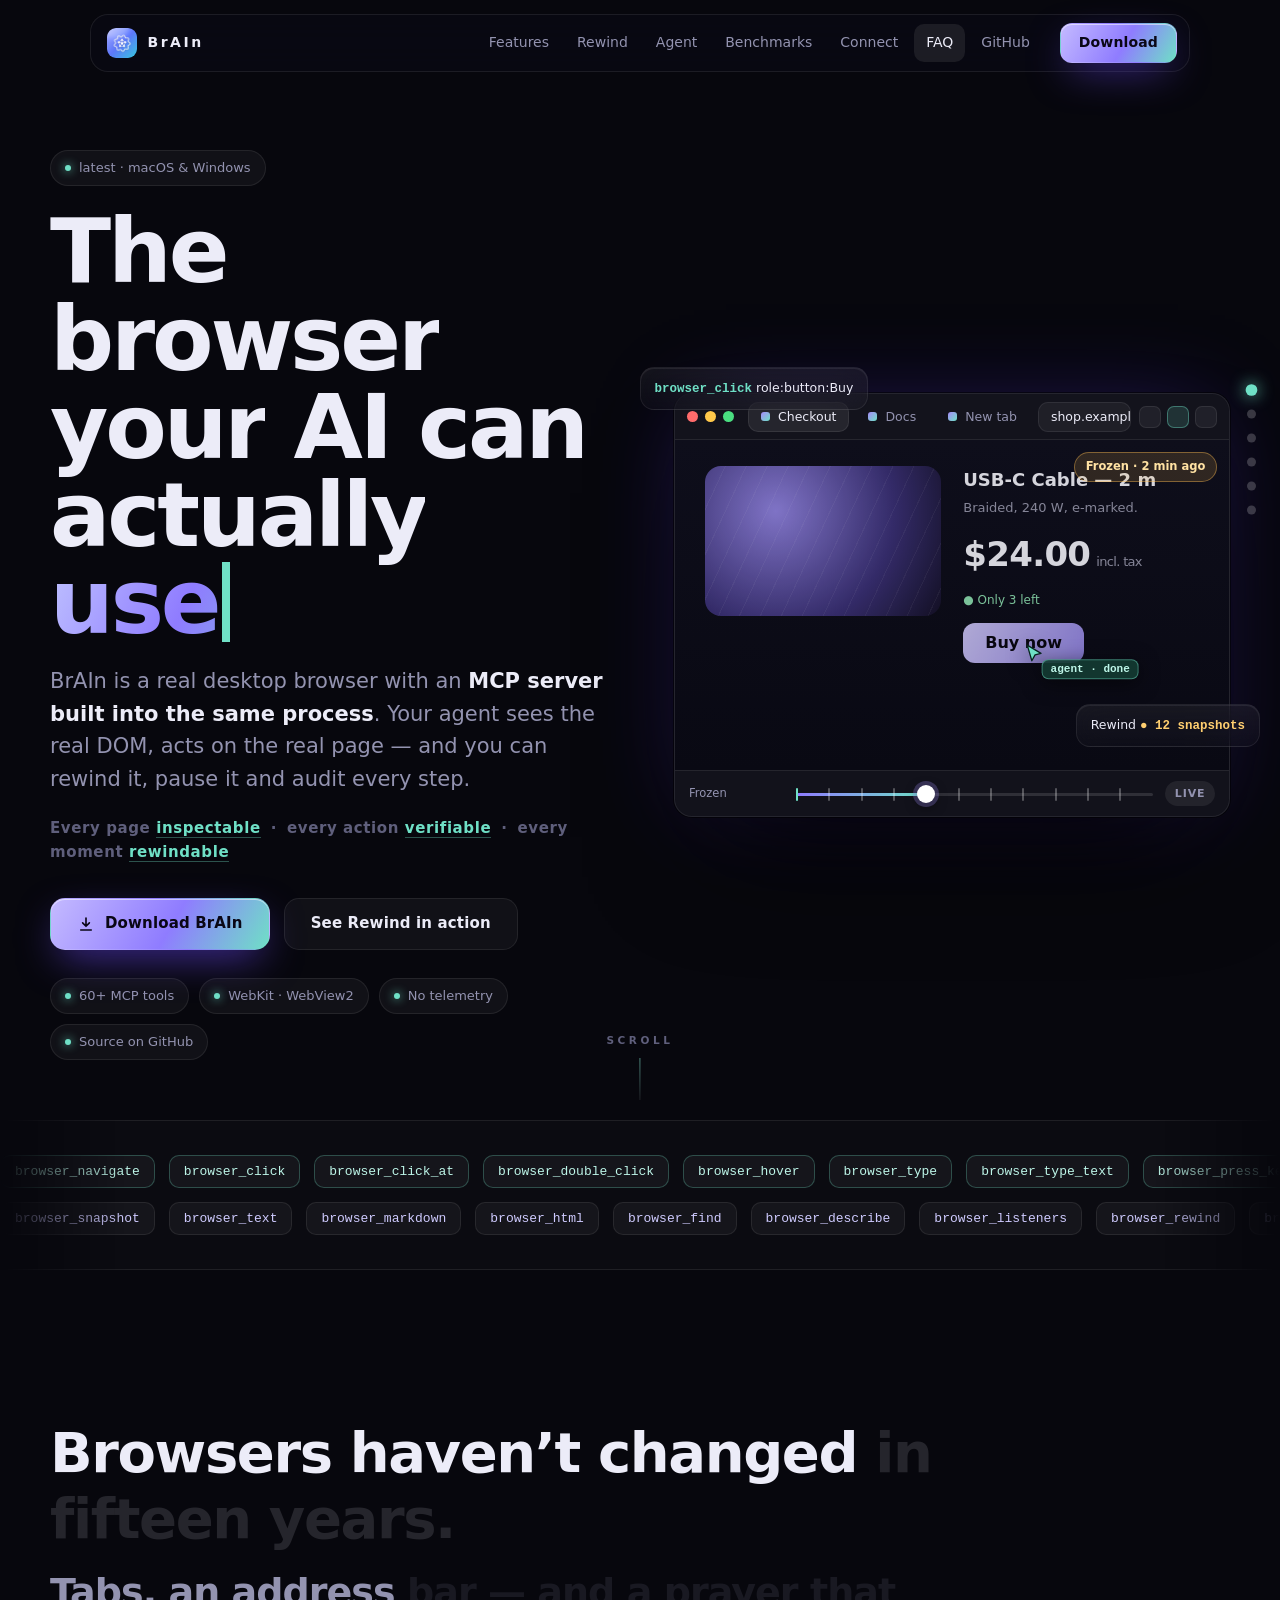
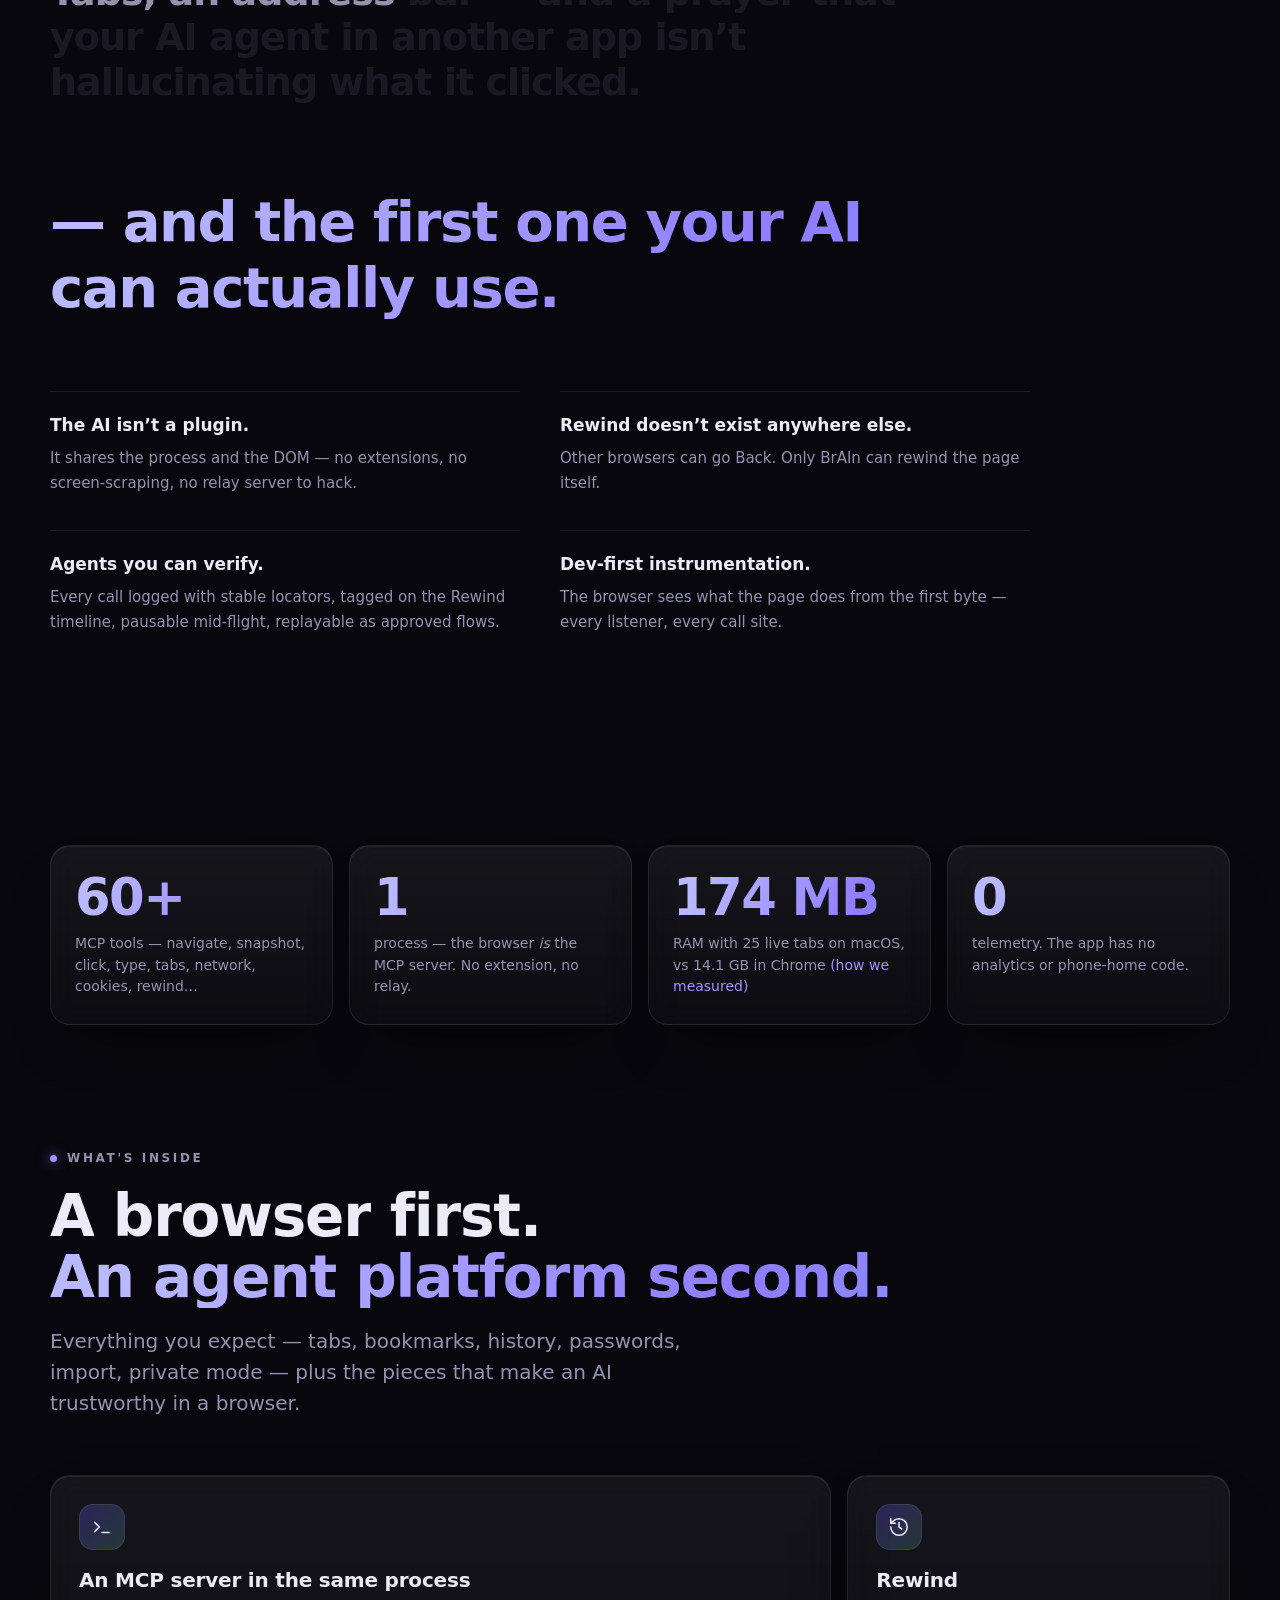
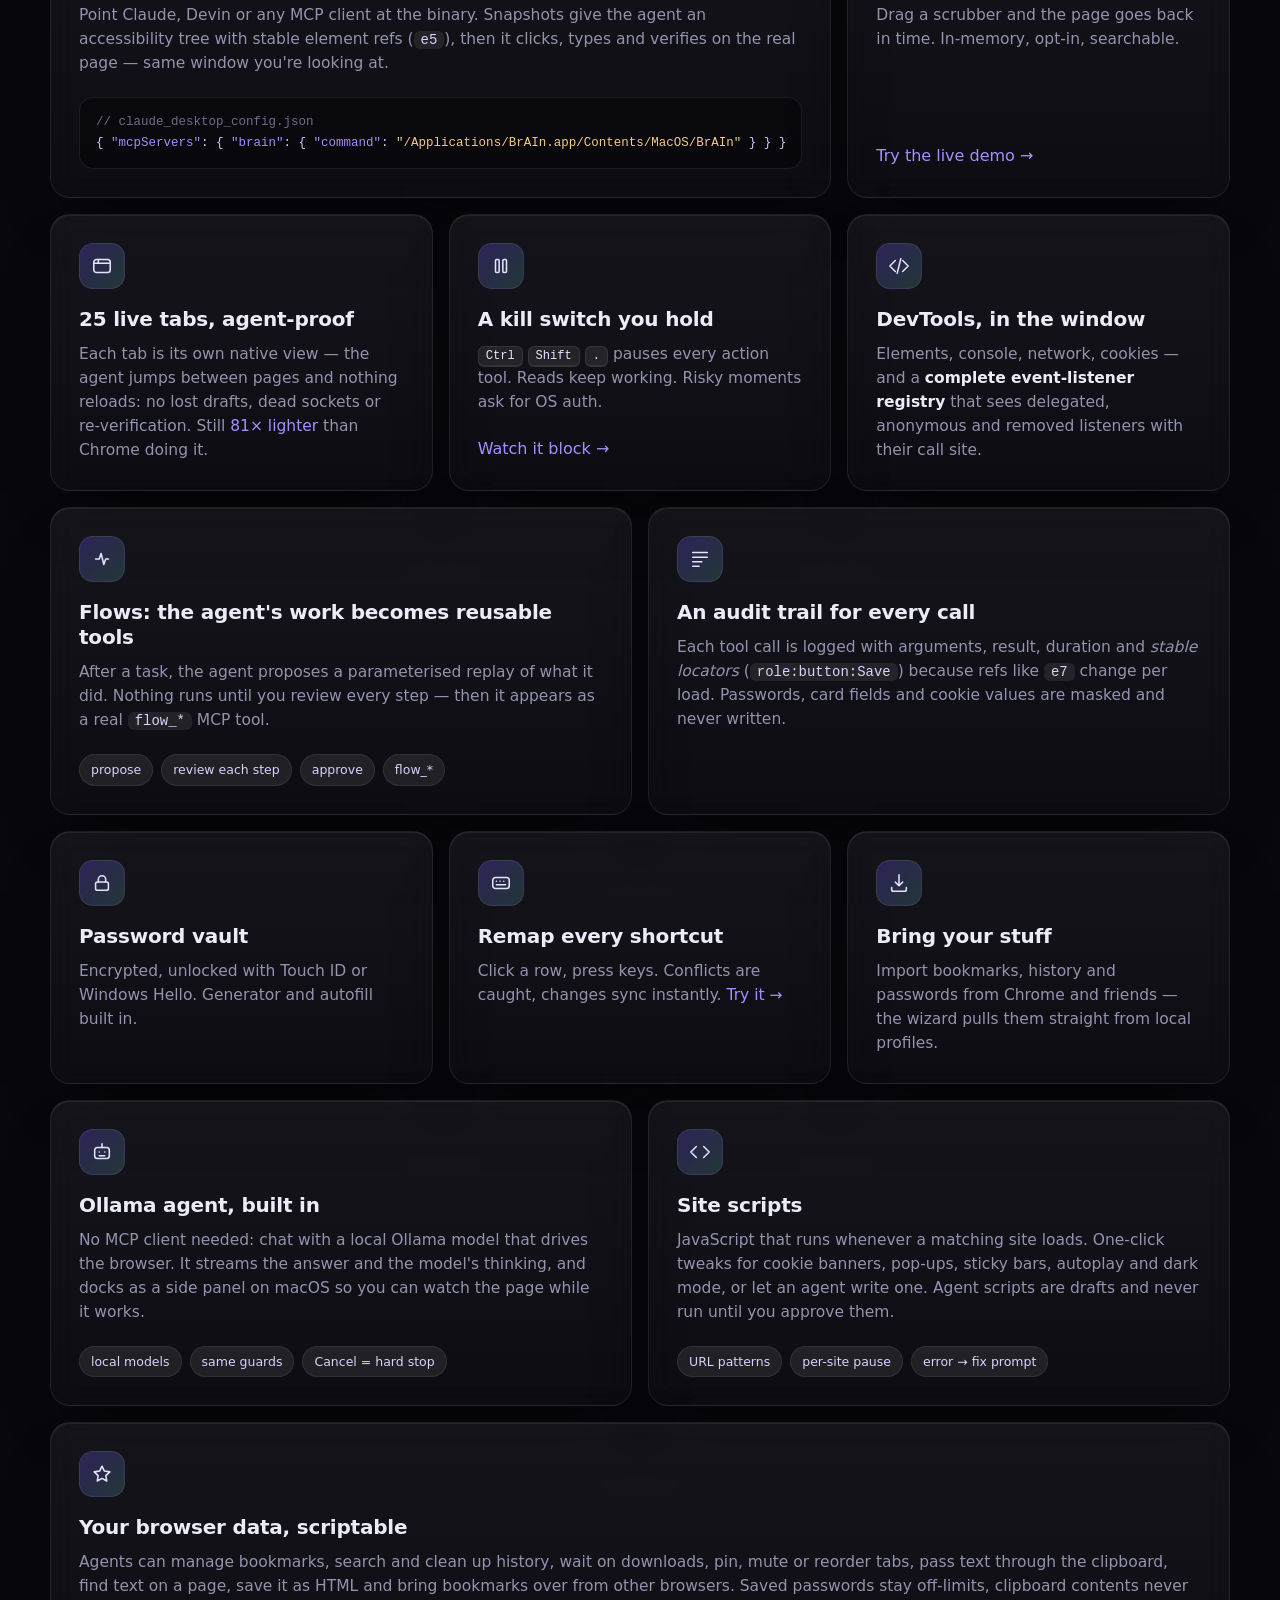
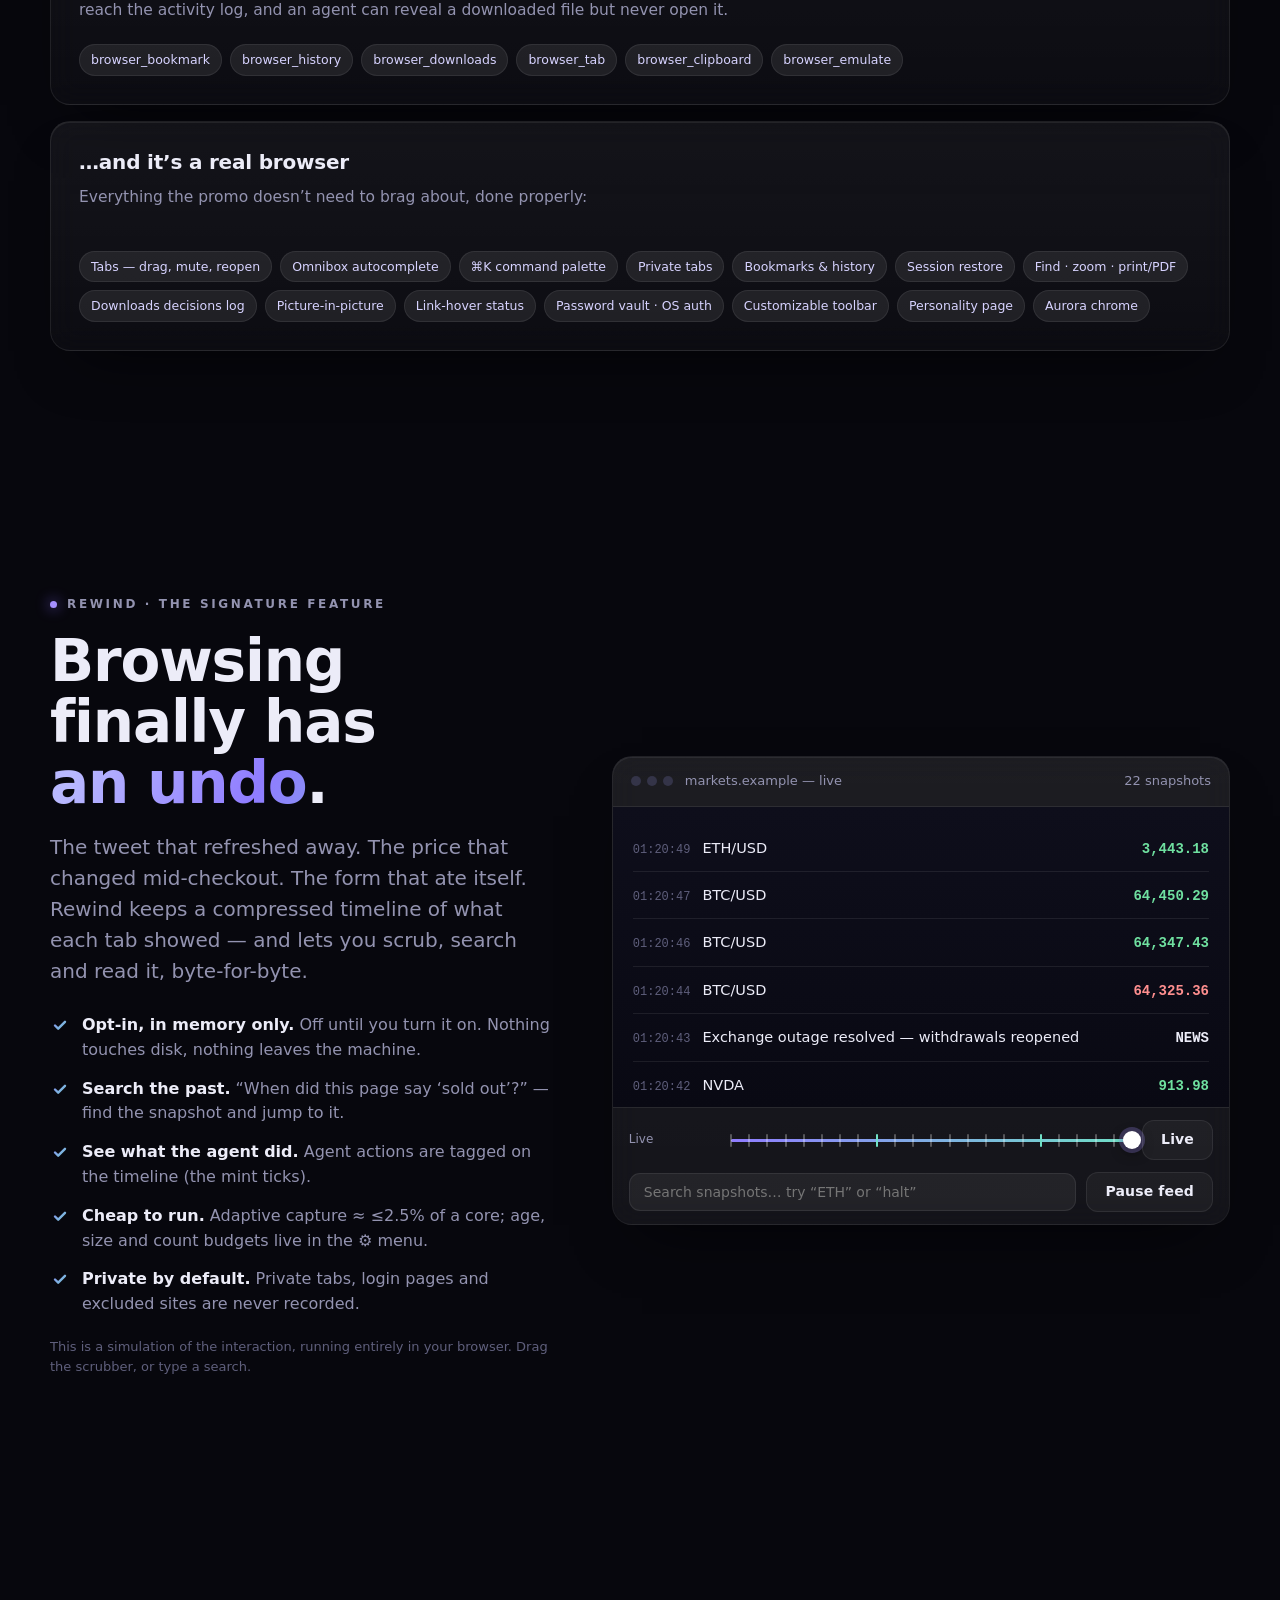
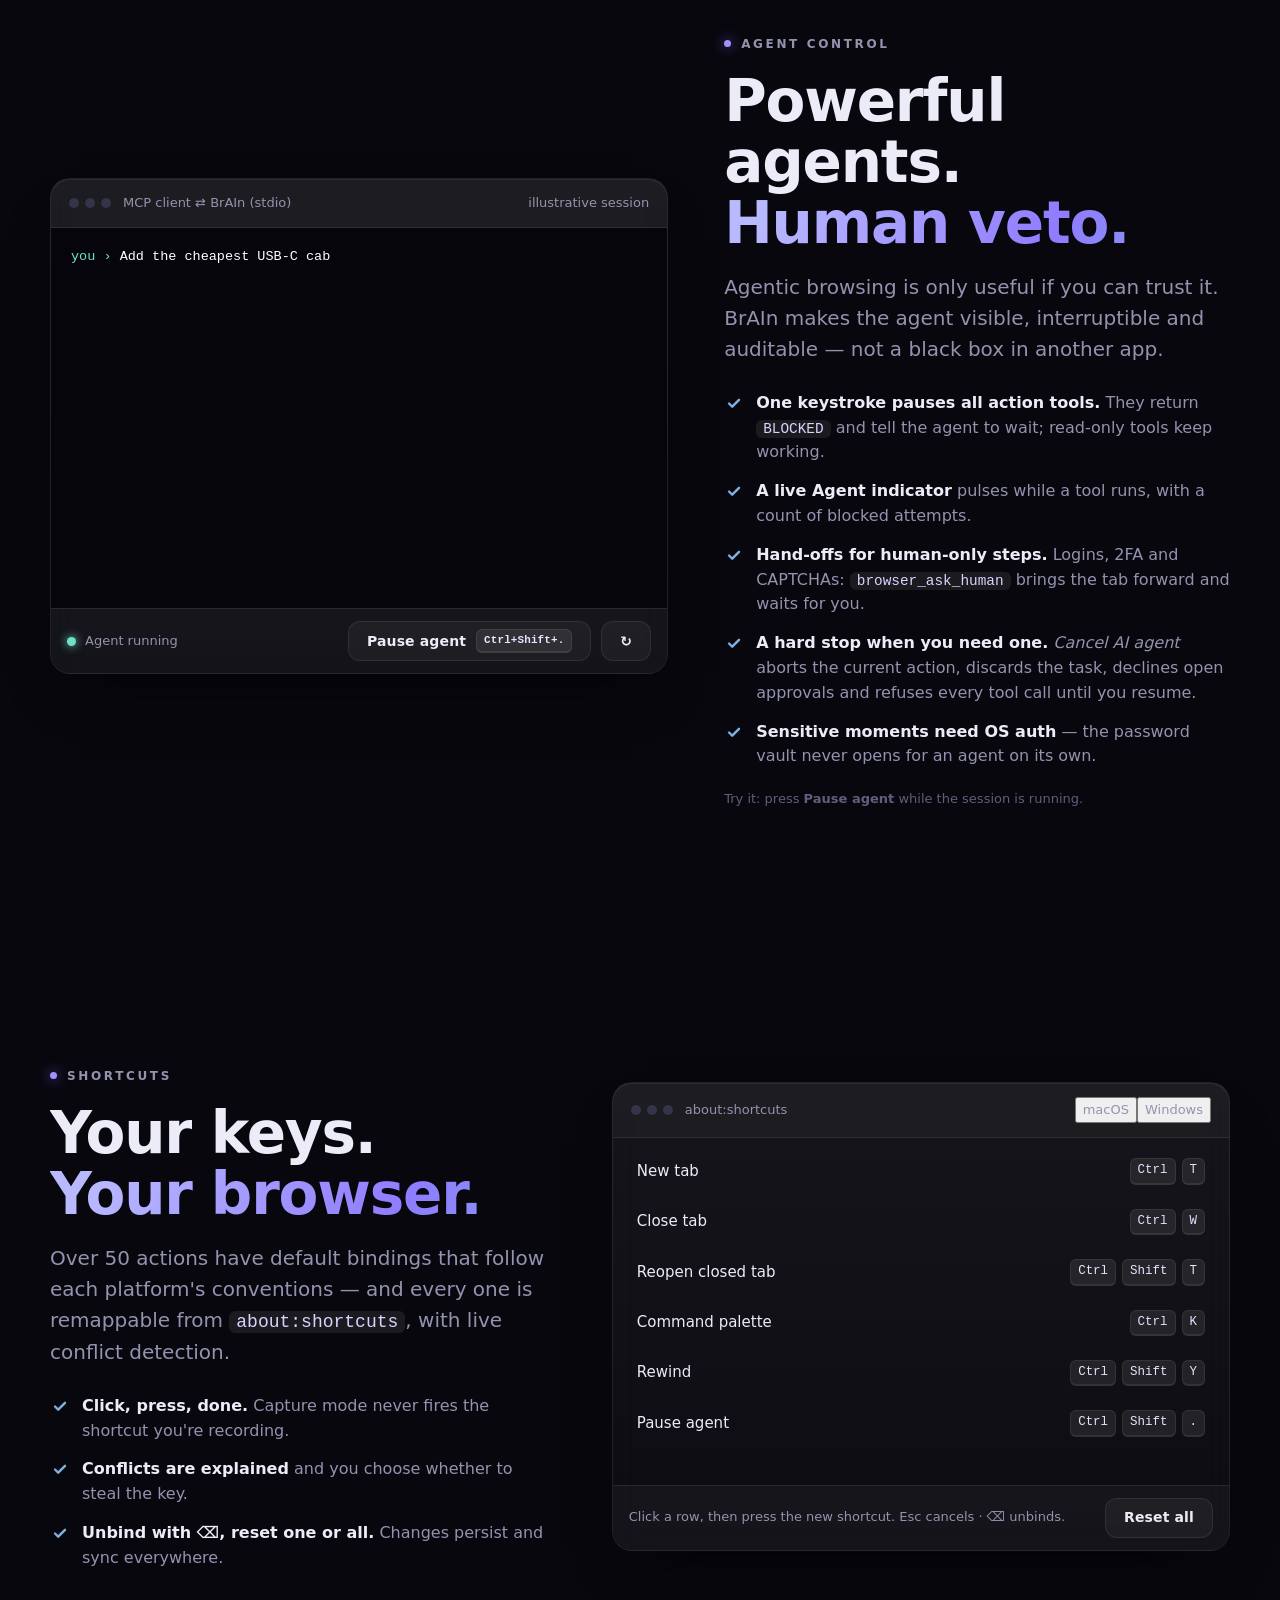
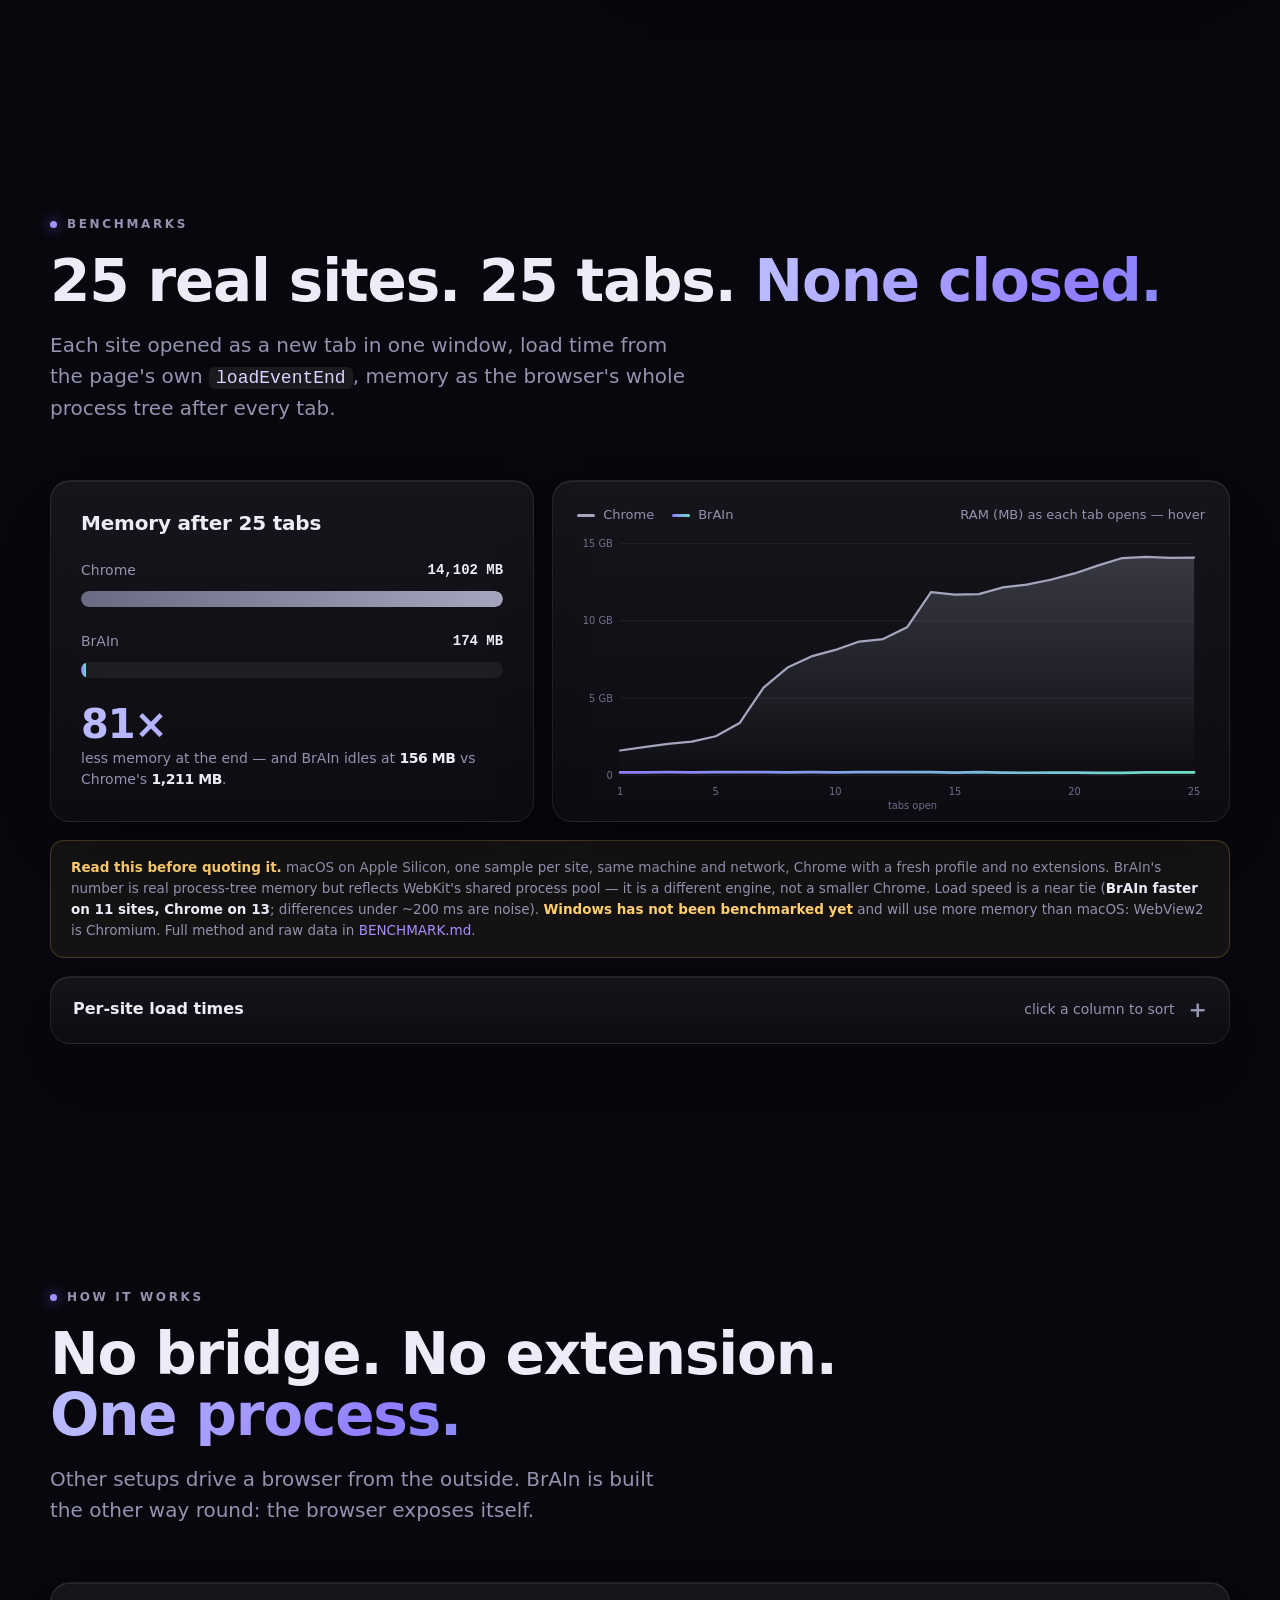
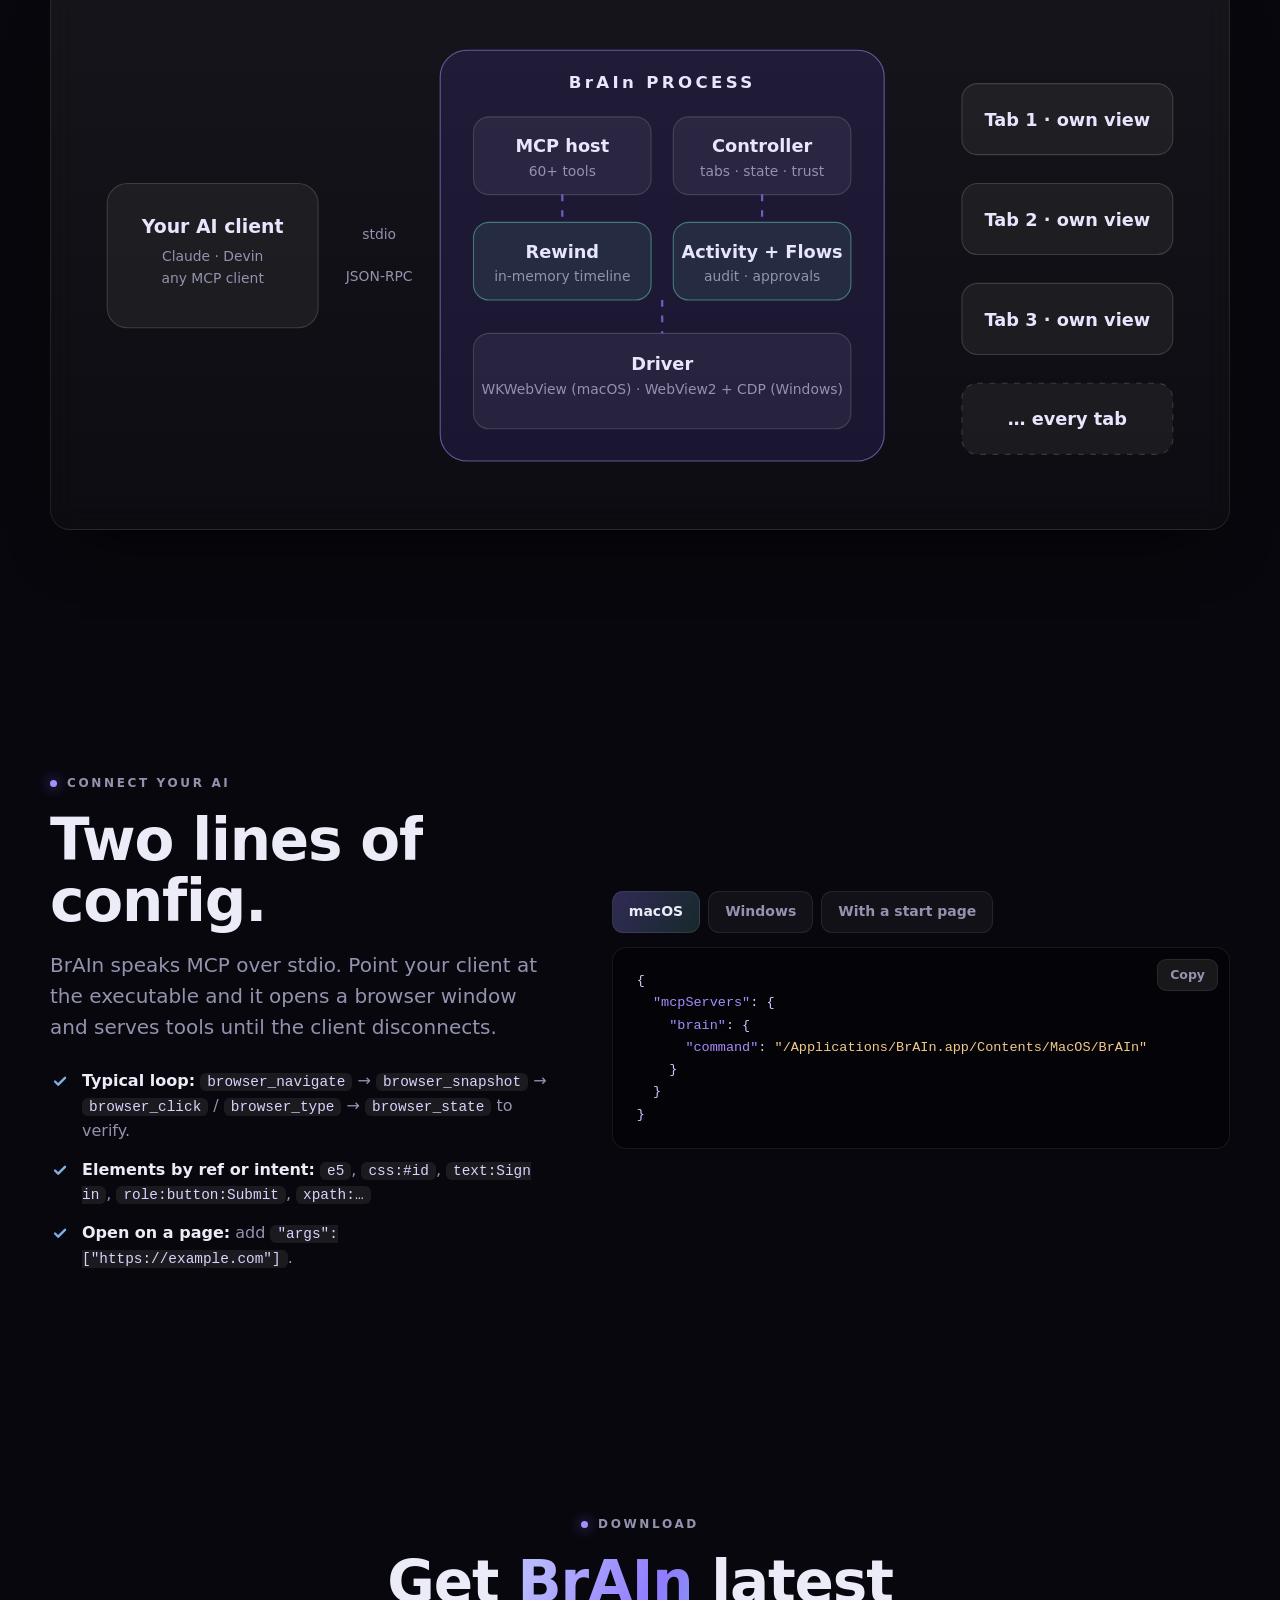
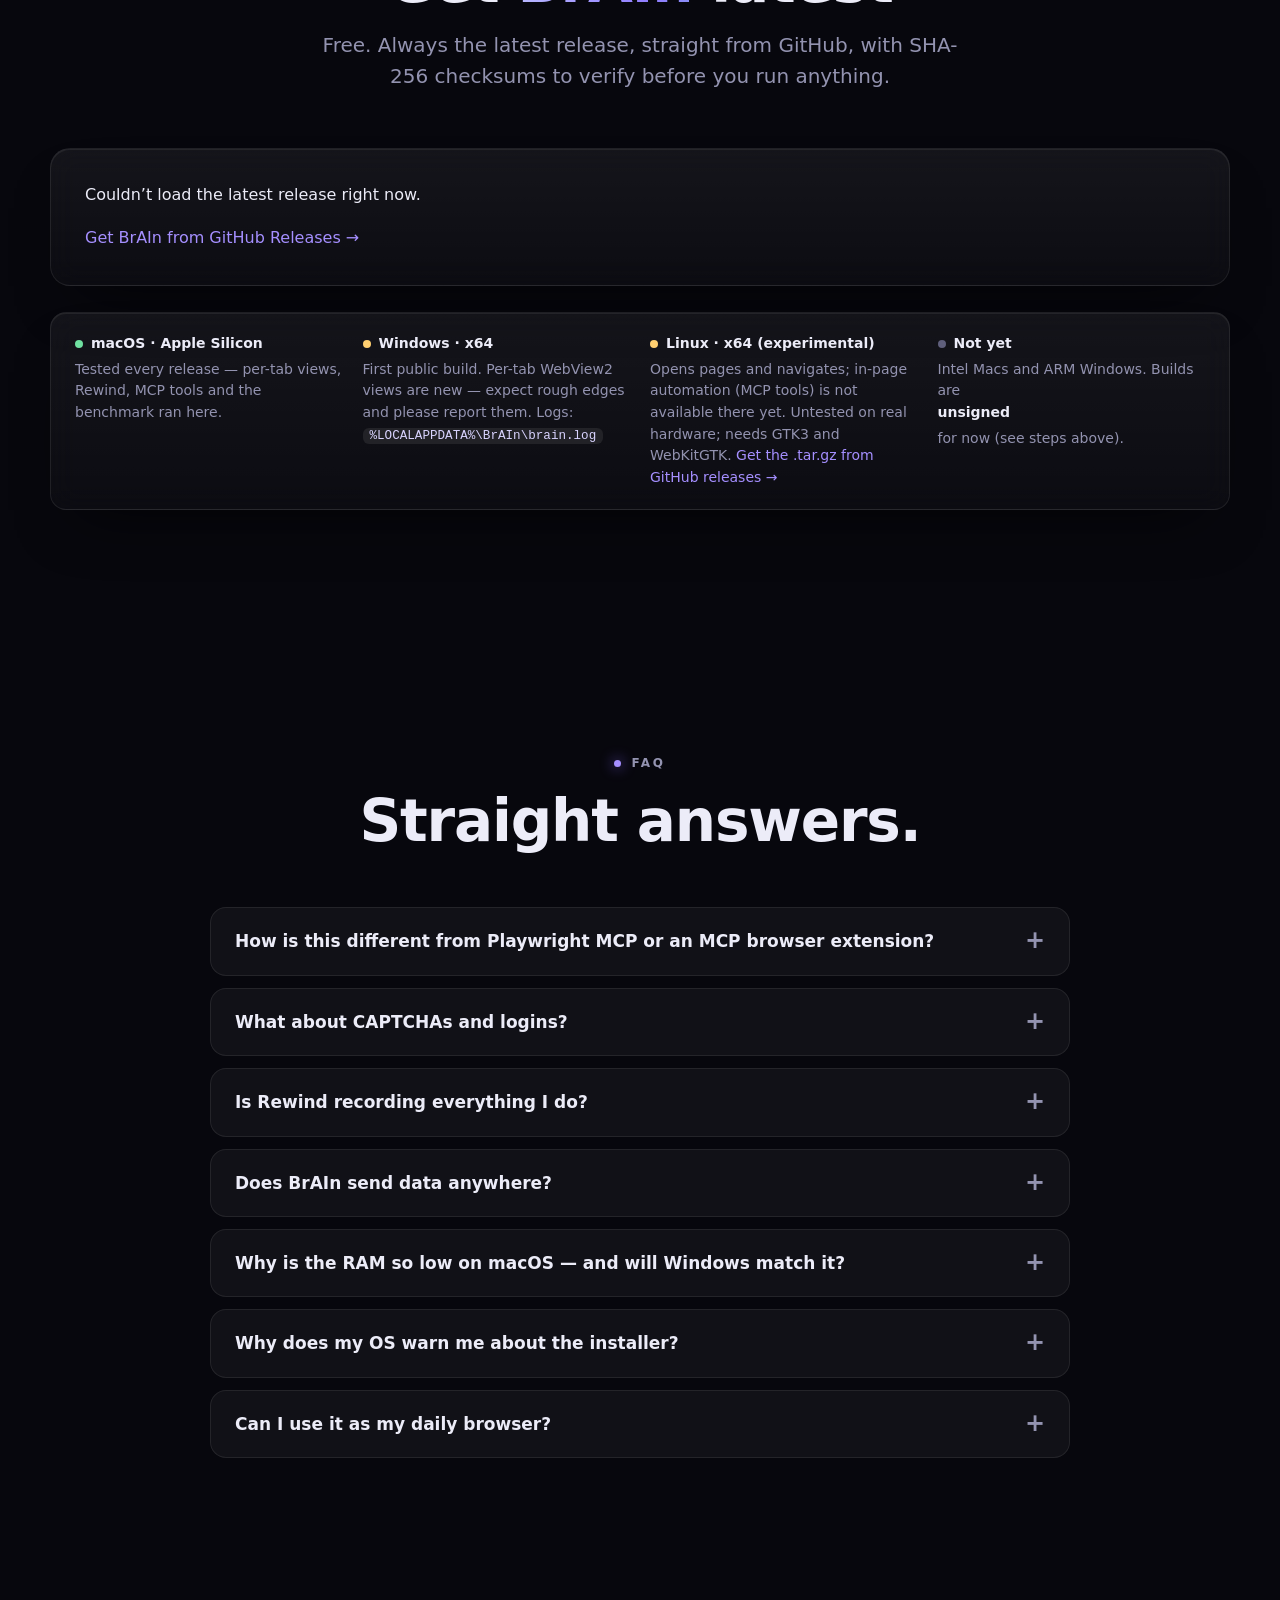
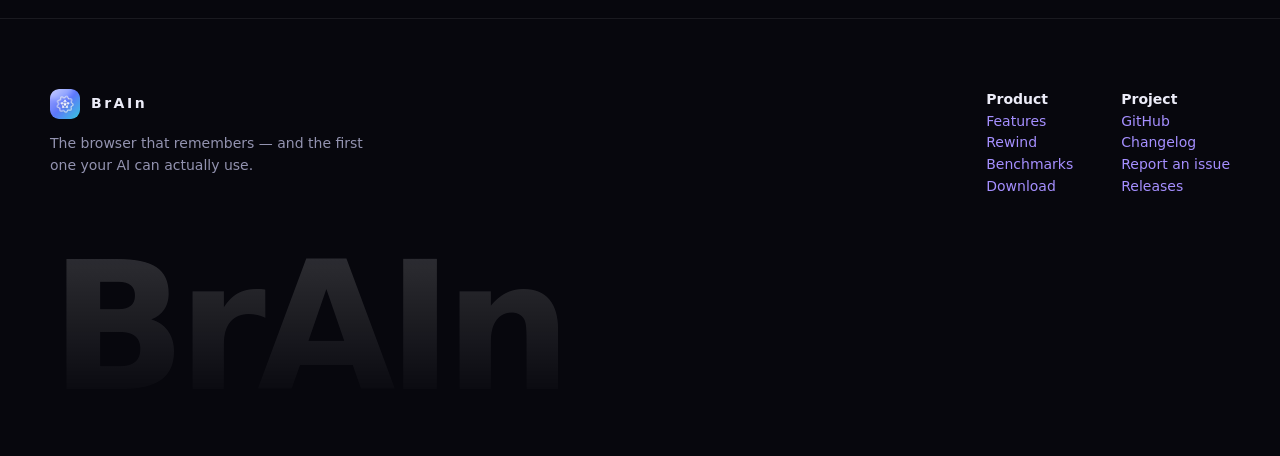
==== website/index.html @ db6968c4 "Website: read the latest GitHub release live instead of shipping installers The Download section now" ====
<!doctype html>
<html lang="en">
<head>
<meta charset="utf-8">
<meta name="viewport" content="width=device-width, initial-scale=1">
<title>BrAIn — the browser your AI can actually use</title>
<meta name="description" content="A desktop browser with an MCP server built in — Rewind page time-travel, a one-keystroke agent kill switch, dev-grade tooling. macOS &amp; Windows.">
<meta name="theme-color" content="#07070d">
<meta name="robots" content="index,follow,max-image-preview:large">
<meta name="author" content="BrAIn">
<meta name="msvalidate.01" content="D8D2FC1AADBC45BB5FD01842634133A6" />
<link rel="canonical" href="https://brain.gtgroup.dev/">
<meta property="og:title" content="BrAIn — the browser your AI can actually use">
<meta property="og:description" content="A real browser with an MCP server inside. Rewind pages, keep every tab live, and stay in control of the agent.">
<meta property="og:image" content="https://brain.gtgroup.dev/assets/og.png">
<meta property="og:image:width" content="2400">
<meta property="og:image:height" content="1260">
<meta property="og:image:alt" content="BrAIn — a desktop browser with a built-in AI agent, Rewind page time-travel and a human kill switch.">
<meta property="og:type" content="website">
<meta property="og:url" content="https://brain.gtgroup.dev/">
<meta property="og:site_name" content="BrAIn">
<meta property="og:locale" content="en_US">
<meta name="twitter:card" content="summary_large_image">
<meta name="twitter:title" content="BrAIn — the browser your AI can actually use">
<meta name="twitter:description" content="A real browser with an MCP server inside. Rewind pages, keep every tab live, and stay in control of the agent.">
<meta name="twitter:image" content="https://brain.gtgroup.dev/assets/og.png">
<meta name="twitter:image:alt" content="BrAIn — a desktop browser with a built-in AI agent, Rewind page time-travel and a human kill switch.">
<link rel="icon" type="image/png" href="assets/favicon.png">
<link rel="apple-touch-icon" href="assets/apple-touch-icon.png">
<link rel="stylesheet" href="assets/style.css">
<script type="application/ld+json">
{
  "@context": "https://schema.org",
  "@type": "SoftwareApplication",
  "name": "BrAIn",
  "description": "A real desktop browser with an MCP server built into the same process — every page inspectable, every action verifiable, every moment rewindable. Features Rewind page time-travel, in-window DevTools, a password vault, remappable shortcuts, site scripts, a built-in local Ollama agent and a one-keystroke agent kill switch.",
  "applicationCategory": "BrowserApplication",
  "operatingSystem": "macOS, Windows",
  "url": "https://brain.gtgroup.dev/",
  "downloadUrl": "https://github.com/GranTurismo/BrAIn/releases/latest",
  "offers": { "@type": "Offer", "price": "0", "priceCurrency": "USD" },
  "featureList": "Embedded MCP server, 60+ MCP tools including bookmarks, history and downloads, built-in Ollama agent, Rewind page time-travel, per-tab live views, agent pause/cancel kill switch, site scripts, in-window DevTools, password vault, remappable shortcuts, Chrome import",
  "screenshot": "https://brain.gtgroup.dev/assets/og.png",
  "sameAs": "https://github.com/GranTurismo/BrAIn"
}
</script>
<script type="application/ld+json">
{
  "@context": "https://schema.org",
  "@type": "FAQPage",
  "mainEntity": [
    { "@type": "Question", "name": "How is BrAIn different from Playwright MCP or an MCP browser extension?", "acceptedAnswer": { "@type": "Answer", "text": "Those drive a browser from the outside — a debug connection, a throwaway profile or an extension sandbox. BrAIn is the MCP server: your real profile and sessions, no setup, and the agent can use things that exist only inside the browser (Rewind, the activity log, flows, the pause switch, the listener registry)." } },
    { "@type": "Question", "name": "What about CAPTCHAs and logins?", "acceptedAnswer": { "@type": "Answer", "text": "BrAIn doesn't try to defeat them. browser_ask_human brings the tab to the front, shows you a card, waits while you do the step, then the agent carries on. Passwords are never typed by the agent — the vault needs your OS authentication." } },
    { "@type": "Question", "name": "Is Rewind recording everything I do?", "acceptedAnswer": { "@type": "Answer", "text": "No. It is off by default and asks before it starts. When on, it keeps compressed DOM snapshots in memory only (never on disk), skips private tabs, login pages and sites you exclude, drops a tab's history when the tab closes, and enforces age and size budgets." } },
    { "@type": "Question", "name": "Does BrAIn send data anywhere?", "acceptedAnswer": { "@type": "Answer", "text": "There is no telemetry or analytics. The only call BrAIn makes on its own is the self-updater asking GitHub for the latest release (and downloading it, SHA-256 verified, when you accept). Otherwise it talks to the sites you visit, to your MCP client over stdio, and to a local Ollama server if you use the built-in agent." } },
    { "@type": "Question", "name": "Why is the RAM so low on macOS — and will Windows match it?", "acceptedAnswer": { "@type": "Answer", "text": "On macOS each tab is a WKWebView; WebKit shares a process pool and throttles background pages hard. Windows uses WebView2, which is Chromium: expect Chromium-class memory per live tab." } },
    { "@type": "Question", "name": "Why does my OS warn me about the installer?", "acceptedAnswer": { "@type": "Answer", "text": "The builds are not code-signed yet. Verify the SHA-256 on this page, then: on macOS right-click the app → Open; on Windows choose More info → Run anyway in SmartScreen." } },
    { "@type": "Question", "name": "Can I use it as my daily browser?", "acceptedAnswer": { "@type": "Answer", "text": "It has the daily-driver basics — tabs, bookmarks, history, autocomplete, downloads, private tabs, password vault, import, PiP, find, zoom, print, session restore. It does not have an extension store or sync." } }
  ]
}
</script>
</head>
<body>
<div id="loader" aria-hidden="true"><img src="assets/favicon.png" alt="" width="46" height="46"><span>BrAIn</span></div>
<div class="progress" id="progress"></div>
<div class="fallback-bg"></div>
<canvas id="aurora" aria-hidden="true"></canvas>
<div class="noise"></div>

<!-- ============ NAV ============ -->
<nav class="top" id="nav">
  <a class="logo" href="#top"><img src="assets/favicon.png" alt="" width="30" height="30">BrAIn</a>
  <div class="links" id="links">
    <a href="#features">Features</a>
    <a href="#rewind">Rewind</a>
    <a href="#agent">Agent</a>
    <a href="#speed">Benchmarks</a>
    <a href="#connect">Connect</a>
    <a href="#faq">FAQ</a>
    <a href="https://github.com/GranTurismo/BrAIn" rel="noopener">GitHub</a>
  </div>
  <button class="burger" id="burger" aria-label="Menu" aria-expanded="false">
    <svg width="18" height="18" viewBox="0 0 18 18" fill="none" stroke="currentColor" stroke-width="1.8" stroke-linecap="round"><path d="M3 5h12M3 9h12M3 13h12"/></svg>
  </button>
  <a class="btn primary sm" href="#download" data-dl-cta>Download</a>
</nav>

<!-- ============ HERO ============ -->
<header class="hero" id="top">
  <div class="wrap cols">
    <div>
      <span class="chip rv"><i></i><span><span data-version>latest</span> · macOS &amp; Windows</span></span>
      <h1 class="rv" style="--d:.05s">The browser your AI can actually <span class="grad rot" id="rot">use</span><span class="rot"><span class="cursor"></span></span></h1>
      <p class="lead rv" style="--d:.12s">BrAIn is a real desktop browser with an <b style="color:var(--ink)">MCP server built into the same process</b>. Your agent sees the real DOM, acts on the real page — and you can rewind it, pause it and audit every step.</p>
      <p class="triplet rv" style="--d:.16s">Every page <a href="#features">inspectable</a><span>·</span>every action <a href="#agent">verifiable</a><span>·</span>every moment <a href="#rewind">rewindable</a></p>
      <div class="cta rv" style="--d:.2s">
        <a class="btn primary" href="#download" id="heroDl">
          <svg viewBox="0 0 24 24" fill="none" stroke="currentColor" stroke-width="2.2" stroke-linecap="round" stroke-linejoin="round"><path d="M12 4v11m0 0l-4.5-4.5M12 15l4.5-4.5M5 20h14"/></svg>
          <span id="heroDlLabel">Download BrAIn</span>
        </a>
        <a class="btn" href="#rewind">See Rewind in action</a>
      </div>
      <div class="meta rv" style="--d:.28s">
        <span class="chip"><i></i>60+ MCP tools</span>
        <span class="chip"><i></i>WebKit · WebView2</span>
        <span class="chip"><i></i>No telemetry</span>
        <span class="chip"><i></i>Source on GitHub</span>
      </div>
    </div>

    <div class="hero-win rv" style="--d:.15s">
      <div class="float card float" style="top:-26px;left:-34px;--d:0s"><b>browser_click</b> role:button:Buy</div>
      <div class="float card" style="bottom:70px;right:-30px;animation-delay:-3s">Rewind <b style="color:var(--warn)">● 12 snapshots</b></div>
      <div class="win tilt" id="heroWin">
        <div class="bar">
          <div class="lights"><i></i><i></i><i></i></div>
          <div class="tabs"><span class="tab on"><span class="dot"></span>Checkout</span><span class="tab"><span class="dot"></span>Docs</span><span class="tab"><span class="dot"></span>New tab</span></div>
          <div class="omni"><b>shop.example</b>/checkout</div>
          <div class="tools"><i></i><i class="ag" id="hAgent"></i><i></i></div>
        </div>
        <div class="page" id="heroPage">
          <span class="frozen">Frozen · <span id="hAgo">2 min ago</span></span>
          <div class="shop">
            <div class="img"></div>
            <div>
              <h4>USB-C Cable — 2 m</h4>
              <p>Braided, 240 W, e-marked.</p>
              <div class="price" id="hPrice">$19.00<small>incl. tax</small></div>
              <div class="stock" id="hStock">● In stock — 14 left</div>
              <button class="buy" id="hBuy" tabindex="-1">Buy now</button>
            </div>
          </div>
          <div class="cursor-ai" id="hCursor"><svg viewBox="0 0 24 24"><path d="M4 2l15 9-6.5 1.6L9 19z" fill="#6fe0c6" stroke="#06241d" stroke-width="1.4" stroke-linejoin="round"/></svg><span class="tag" id="hTag">agent · navigate</span></div>
        </div>
        <div class="rw">
          <span class="lbl" id="hLbl">Live</span>
          <div class="track" id="hTrack" role="slider" aria-label="Rewind scrubber" aria-valuemin="0" aria-valuemax="100" tabindex="0">
            <div class="rail"></div><div class="fill" id="hFill"></div><div class="ticks" id="hTicks"></div><div class="thumb" id="hThumb"></div>
          </div>
          <button class="live" id="hLive" tabindex="-1">LIVE</button>
        </div>
      </div>
    </div>
  </div>
  <div class="scroll-hint" aria-hidden="true"><span>scroll</span><i></i></div>
</header>

<!-- ============ MARQUEE ============ -->
<div class="marquee" aria-label="Some of the MCP tools BrAIn exposes">
  <div class="row" id="mq1"></div>
  <div class="row" id="mq2"></div>
</div>

<!-- ============ MANIFESTO ============ -->
<section class="manifesto">
  <div class="wrap">
    <p class="m-line" data-words>Browsers haven’t changed in fifteen years.</p>
    <p class="m-line dim2" data-words>Tabs, an address bar — and a prayer that your AI agent in another app isn’t hallucinating what it clicked.</p>
    <p class="m-line grad" data-words>The browser that remembers — and the first one your AI can actually use.</p>
    <div class="m-points">
      <div class="rv"><b>The AI isn’t a plugin.</b><span>It shares the process and the DOM — no extensions, no screen-scraping, no relay server to hack.</span></div>
      <div class="rv" style="--d:.06s"><b>Rewind doesn’t exist anywhere else.</b><span>Other browsers can go Back. Only BrAIn can rewind the page itself.</span></div>
      <div class="rv" style="--d:.12s"><b>Agents you can verify.</b><span>Every call logged with stable locators, tagged on the Rewind timeline, pausable mid-flight, replayable as approved flows.</span></div>
      <div class="rv" style="--d:.18s"><b>Dev-first instrumentation.</b><span>The browser sees what the page does from the first byte — every listener, every call site.</span></div>
    </div>
  </div>
</section>

<!-- ============ STATS ============ -->
<section style="padding:80px 0 0">
  <div class="wrap">
    <div class="stats">
      <div class="card stat rv spot"><div class="n grad" data-count="60" data-suffix="+">60+</div><div class="t">MCP tools — navigate, snapshot, click, type, tabs, network, cookies, rewind…</div></div>
      <div class="card stat rv spot" style="--d:.06s"><div class="n grad" data-count="1">1</div><div class="t">process — the browser <i>is</i> the MCP server. No extension, no relay.</div></div>
      <div class="card stat rv spot" style="--d:.12s"><div class="n grad" data-count="174" data-suffix=" MB">174 MB</div><div class="t">RAM with 25 live tabs on macOS, vs 14.1 GB in Chrome <a href="#speed">(how we measured)</a></div></div>
      <div class="card stat rv spot" style="--d:.18s"><div class="n grad" data-count="0">0</div><div class="t">telemetry. The app has no analytics or phone-home code.</div></div>
    </div>
  </div>
</section>

<!-- ============ FEATURES ============ -->
<section id="features">
  <div class="wrap">
    <div class="head rv"><span class="eyebrow">What's inside</span><h2>A browser first.<br><span class="grad">An agent platform second.</span></h2>
      <p class="lead">Everything you expect — tabs, bookmarks, history, passwords, import, private mode — plus the pieces that make an AI trustworthy in a browser.</p></div>
    <div class="bento">
      <div class="card b-a spot rv">
        <div class="icon"><svg viewBox="0 0 24 24"><path d="M4 7l5 5-5 5M12 18h8"/></svg></div>
        <h3>An MCP server in the same process</h3>
        <p>Point Claude, Devin or any MCP client at the binary. Snapshots give the agent an accessibility tree with stable element refs (<code>e5</code>), then it clicks, types and verifies on the real page — same window you're looking at.</p>
        <div class="mini"><div class="code"><span class="c">// claude_desktop_config.json</span>
{ <span class="n">"mcpServers"</span>: { <span class="n">"brain"</span>: { <span class="n">"command"</span>: <span class="s">"/Applications/BrAIn.app/Contents/MacOS/BrAIn"</span> } } }</div></div>
      </div>
      <div class="card b-b spot rv" style="--d:.05s">
        <div class="icon"><svg viewBox="0 0 24 24"><path d="M3 12a9 9 0 109-9 9 9 0 00-6.4 2.6L3 8M3 3v5h5M12 7v5l3 2"/></svg></div>
        <h3>Rewind</h3>
        <p>Drag a scrubber and the page goes back in time. In-memory, opt-in, searchable.</p>
        <div class="mini"><a href="#rewind">Try the live demo →</a></div>
      </div>
      <div class="card b-c spot rv">
        <div class="icon"><svg viewBox="0 0 24 24"><rect x="3" y="5" width="18" height="14" rx="3"/><path d="M3 9h18M8 5v4"/></svg></div>
        <h3>25 live tabs, agent-proof</h3>
        <p>Each tab is its own native view — the agent jumps between pages and nothing reloads: no lost drafts, dead sockets or re-verification. Still <a href="#speed">81× lighter</a> than Chrome doing it.</p>
      </div>
      <div class="card b-d spot rv" style="--d:.05s">
        <div class="icon"><svg viewBox="0 0 24 24"><rect x="6" y="5" width="4" height="14" rx="1.2"/><rect x="14" y="5" width="4" height="14" rx="1.2"/></svg></div>
        <h3>A kill switch you hold</h3>
        <p><kbd>Ctrl</kbd> <kbd>Shift</kbd> <kbd>.</kbd> pauses every action tool. Reads keep working. Risky moments ask for OS auth.</p>
        <div class="mini"><a href="#agent">Watch it block →</a></div>
      </div>
      <div class="card b-e spot rv" style="--d:.1s">
        <div class="icon"><svg viewBox="0 0 24 24"><path d="M8 6l-6 6 6 6M16 6l6 6-6 6M14 4l-4 16"/></svg></div>
        <h3>DevTools, in the window</h3>
        <p>Elements, console, network, cookies — and a <b style="color:var(--ink)">complete event-listener registry</b> that sees delegated, anonymous and removed listeners with their call site.</p>
      </div>
      <div class="card b-f spot rv">
        <div class="icon"><svg viewBox="0 0 24 24"><path d="M5 12h4l2-6 3 12 2-6h3"/></svg></div>
        <h3>Flows: the agent's work becomes reusable tools</h3>
        <p>After a task, the agent proposes a parameterised replay of what it did. Nothing runs until you review every step — then it appears as a real <code>flow_*</code> MCP tool.</p>
        <div class="mini"><div class="pill-row"><span class="pill">propose</span><span class="pill">review each step</span><span class="pill">approve</span><span class="pill">flow_*</span></div></div>
      </div>
      <div class="card b-g spot rv" style="--d:.06s">
        <div class="icon"><svg viewBox="0 0 24 24"><path d="M4 5h16M4 10h16M4 15h10M4 20h7"/></svg></div>
        <h3>An audit trail for every call</h3>
        <p>Each tool call is logged with arguments, result, duration and <i>stable locators</i> (<code>role:button:Save</code>) because refs like <code>e7</code> change per load. Passwords, card fields and cookie values are masked and never written.</p>
      </div>
      <div class="card b-h spot rv">
        <div class="icon"><svg viewBox="0 0 24 24"><rect x="5" y="11" width="14" height="9" rx="2"/><path d="M8 11V8a4 4 0 118 0v3"/></svg></div>
        <h3>Password vault</h3>
        <p>Encrypted, unlocked with Touch ID or Windows Hello. Generator and autofill built in.</p>
      </div>
      <div class="card b-i spot rv" style="--d:.05s">
        <div class="icon"><svg viewBox="0 0 24 24"><rect x="3" y="6" width="18" height="12" rx="3"/><path d="M7 10h.01M11 10h.01M15 10h.01M7 14h10"/></svg></div>
        <h3>Remap every shortcut</h3>
        <p>Click a row, press keys. Conflicts are caught, changes sync instantly. <a href="#keys">Try it →</a></p>
      </div>
      <div class="card b-j spot rv" style="--d:.1s">
        <div class="icon"><svg viewBox="0 0 24 24"><path d="M12 3v12m0 0l-4-4m4 4l4-4M4 17v2a2 2 0 002 2h12a2 2 0 002-2v-2"/></svg></div>
        <h3>Bring your stuff</h3>
        <p>Import bookmarks, history and passwords from Chrome and friends — the wizard pulls them straight from local profiles.</p>
      </div>
      <div class="card b-k spot rv">
        <div class="icon"><svg viewBox="0 0 24 24"><rect x="4" y="7" width="16" height="12" rx="3"/><path d="M12 3v4M9 12h.01M15 12h.01M9 16h6"/></svg></div>
        <h3>Ollama agent, built in</h3>
        <p>No MCP client needed: chat with a local Ollama model that drives the browser. It streams the answer and the model's thinking, and docks as a side panel on macOS so you can watch the page while it works.</p>
        <div class="mini"><div class="pill-row"><span class="pill">local models</span><span class="pill">same guards</span><span class="pill">Cancel = hard stop</span></div></div>
      </div>
      <div class="card b-l spot rv" style="--d:.05s">
        <div class="icon"><svg viewBox="0 0 24 24"><path d="M8 6l-6 6 6 6M16 6l6 6-6 6"/></svg></div>
        <h3>Site scripts</h3>
        <p>JavaScript that runs whenever a matching site loads. One-click tweaks for cookie banners, pop-ups, sticky bars, autoplay and dark mode, or let an agent write one. Agent scripts are drafts and never run until you approve them.</p>
        <div class="mini"><div class="pill-row"><span class="pill">URL patterns</span><span class="pill">per-site pause</span><span class="pill">error → fix prompt</span></div></div>
      </div>
      <div class="card b-full spot rv" style="--d:.08s">
        <div class="icon"><svg viewBox="0 0 24 24"><path d="M12 3.5l2.6 5.3 5.9.9-4.3 4.1 1 5.8L12 16.8 6.8 19.6l1-5.8L3.5 9.7l5.9-.9z"/></svg></div>
        <h3>Your browser data, scriptable</h3>
        <p>Agents can manage bookmarks, search and clean up history, wait on downloads, pin, mute or reorder tabs, pass text through the clipboard, find text on a page, save it as HTML and bring bookmarks over from other browsers. Saved passwords stay off-limits, clipboard contents never reach the activity log, and an agent can reveal a downloaded file but never open it.</p>
        <div class="mini"><div class="pill-row"><span class="pill">browser_bookmark</span><span class="pill">browser_history</span><span class="pill">browser_downloads</span><span class="pill">browser_tab</span><span class="pill">browser_clipboard</span><span class="pill">browser_emulate</span></div></div>
      </div>
      <div class="card b-full spot rv" style="--d:.14s">
        <h3>…and it’s a real browser</h3>
        <p>Everything the promo doesn’t need to brag about, done properly:</p>
        <div class="mini"><div class="pill-row"><span class="pill">Tabs — drag, mute, reopen</span><span class="pill">Omnibox autocomplete</span><span class="pill">⌘K command palette</span><span class="pill">Private tabs</span><span class="pill">Bookmarks &amp; history</span><span class="pill">Session restore</span><span class="pill">Find · zoom · print/PDF</span><span class="pill">Downloads decisions log</span><span class="pill">Picture-in-picture</span><span class="pill">Link-hover status</span><span class="pill">Password vault · OS auth</span><span class="pill">Customizable toolbar</span><span class="pill">Personality page</span><span class="pill">Aurora chrome</span></div></div>
      </div>
    </div>
  </div>
</section>

<!-- ============ REWIND DEMO ============ -->
<section id="rewind">
  <div class="wrap split">
    <div class="txt">
      <span class="eyebrow rv">Rewind · the signature feature</span>
      <h2 class="rv">Browsing finally has <span class="grad">an undo</span>.</h2>
      <p class="lead rv">The tweet that refreshed away. The price that changed mid-checkout. The form that ate itself. Rewind keeps a compressed timeline of what each tab showed — and lets you scrub, search and read it, byte-for-byte.</p>
      <ul class="rv">
        <li><span><b>Opt-in, in memory only.</b> Off until you turn it on. Nothing touches disk, nothing leaves the machine.</span></li>
        <li><span><b>Search the past.</b> “When did this page say ‘sold out’?” — find the snapshot and jump to it.</span></li>
        <li><span><b>See what the agent did.</b> Agent actions are tagged on the timeline (the mint ticks).</span></li>
        <li><span><b>Cheap to run.</b> Adaptive capture ≈ ≤2.5% of a core; age, size and count budgets live in the ⚙ menu.</span></li>
        <li><span><b>Private by default.</b> Private tabs, login pages and excluded sites are never recorded.</span></li>
      </ul>
      <p class="note rv">This is a simulation of the interaction, running entirely in your browser. Drag the scrubber, or type a search.</p>
    </div>
    <div class="card demo rv" style="--d:.1s">
      <div class="dh"><span class="dots"><i></i><i></i><i></i></span><span>markets.example — live</span><span class="sp"></span><span id="rwCount">0 snapshots</span></div>
      <div class="feed" id="rwFeed"><span class="frozen">Frozen · <span id="rwAgo">now</span></span><div id="rwRows"></div></div>
      <div class="ctrl">
        <span class="lbl" id="rwLbl" style="font-size:12px;color:var(--mut);min-width:92px;font-variant-numeric:tabular-nums">Live</span>
        <div class="track" id="rwTrack" role="slider" aria-label="Rewind scrubber" tabindex="0" style="min-width:160px"><div class="rail"></div><div class="fill" id="rwFill"></div><div class="ticks" id="rwTicks"></div><div class="thumb" id="rwThumb"></div></div>
        <button class="btn sm" id="rwLive">Live</button>
      </div>
      <div class="ctrl" style="padding-top:0;border-top:0">
        <input class="field" id="rwSearch" placeholder="Search snapshots… try “ETH” or “halt”" autocomplete="off" spellcheck="false">
        <button class="btn sm" id="rwPause">Pause feed</button>
      </div>
    </div>
  </div>
</section>

<!-- ============ AGENT DEMO ============ -->
<section id="agent">
  <div class="wrap split rev">
    <div class="card demo rv">
      <div class="dh"><span class="dots"><i></i><i></i><i></i></span><span>MCP client ⇄ BrAIn (stdio)</span><span class="sp"></span><span>illustrative session</span></div>
      <div class="term" id="term" aria-live="polite"></div>
      <div class="agentbar" id="agentbar">
        <span class="st"><span class="led"></span><span id="agentSt">Agent running</span></span>
        <button class="btn sm" id="pauseBtn">Pause agent <kbd>Ctrl+Shift+.</kbd></button>
        <button class="btn sm" id="replayBtn" title="Replay the session">↻</button>
      </div>
    </div>
    <div class="txt">
      <span class="eyebrow rv">Agent control</span>
      <h2 class="rv">Powerful agents.<br><span class="grad">Human veto.</span></h2>
      <p class="lead rv">Agentic browsing is only useful if you can trust it. BrAIn makes the agent visible, interruptible and auditable — not a black box in another app.</p>
      <ul class="rv">
        <li><span><b>One keystroke pauses all action tools.</b> They return <code>BLOCKED</code> and tell the agent to wait; read-only tools keep working.</span></li>
        <li><span><b>A live Agent indicator</b> pulses while a tool runs, with a count of blocked attempts.</span></li>
        <li><span><b>Hand-offs for human-only steps.</b> Logins, 2FA and CAPTCHAs: <code>browser_ask_human</code> brings the tab forward and waits for you.</span></li>
        <li><span><b>A hard stop when you need one.</b> <i>Cancel AI agent</i> aborts the current action, discards the task, declines open approvals and refuses every tool call until you resume.</span></li>
        <li><span><b>Sensitive moments need OS auth</b> — the password vault never opens for an agent on its own.</span></li>
      </ul>
      <p class="note rv">Try it: press <b>Pause agent</b> while the session is running.</p>
    </div>
  </div>
</section>

<!-- ============ SHORTCUTS ============ -->
<section id="keys">
  <div class="wrap split">
    <div class="txt">
      <span class="eyebrow rv">Shortcuts</span>
      <h2 class="rv">Your keys. <span class="grad">Your browser.</span></h2>
      <p class="lead rv">Over 50 actions have default bindings that follow each platform's conventions — and every one is remappable from <code>about:shortcuts</code>, with live conflict detection.</p>
      <ul class="rv">
        <li><span><b>Click, press, done.</b> Capture mode never fires the shortcut you're recording.</span></li>
        <li><span><b>Conflicts are explained</b> and you choose whether to steal the key.</span></li>
        <li><span><b>Unbind with ⌫, reset one or all.</b> Changes persist and sync everywhere.</span></li>
      </ul>
    </div>
    <div class="card demo rv" style="--d:.1s">
      <div class="dh"><span class="dots"><i></i><i></i><i></i></span><span>about:shortcuts</span><span class="sp"></span>
        <div class="seg" id="platSeg"><button data-p="mac">macOS</button><button data-p="win">Windows</button></div></div>
      <div class="keys" id="keyList"></div>
      <div class="warnline" id="keyWarn"></div>
      <div class="kbar"><span class="sp" id="keyHint">Click a row, then press the new shortcut. Esc cancels · ⌫ unbinds.</span><button class="btn sm" id="keyResetAll">Reset all</button></div>
    </div>
  </div>
</section>

<!-- ============ BENCHMARK ============ -->
<section id="speed">
  <div class="wrap">
    <div class="head rv"><span class="eyebrow">Benchmarks</span><h2>25 real sites. 25 tabs. <span class="grad">None closed.</span></h2>
      <p class="lead">Each site opened as a new tab in one window, load time from the page's own <code>loadEventEnd</code>, memory as the browser's whole process tree after every tab.</p></div>
    <div class="benchgrid">
      <div class="card bigbars rv" id="bars">
        <h3>Memory after 25 tabs</h3>
        <div class="bar-row"><div class="hd"><span>Chrome</span><b data-to="14102">14,102 MB</b></div><div class="bar-bg"><div class="bar-fill chrome" data-w="100"></div></div></div>
        <div class="bar-row"><div class="hd"><span>BrAIn</span><b data-to="174">174 MB</b></div><div class="bar-bg"><div class="bar-fill brain" data-w="1.23"></div></div></div>
        <div class="ratio"><b class="grad" data-ratio="81">81×</b>less memory at the end — and BrAIn idles at <b style="display:inline;font-size:inherit;color:var(--ink)">156 MB</b> vs Chrome's <b style="display:inline;font-size:inherit;color:var(--ink)">1,211 MB</b>.</div>
      </div>
      <div class="card chartwrap rv" style="--d:.08s" id="chartCard">
        <div class="legend"><span><i style="background:#a5a5bd"></i>Chrome</span><span><i style="background:linear-gradient(90deg,#8f7cff,#6fe0c6)"></i>BrAIn</span><span style="margin-left:auto">RAM (MB) as each tab opens — hover</span></div>
        <svg id="chart" viewBox="0 0 700 300" role="img" aria-label="Memory growth over 25 tabs: Chrome grows to 14 GB, BrAIn stays near 170 MB"></svg>
        <div class="tip" id="tip"></div>
      </div>
    </div>
    <div class="caveat rv"><b>Read this before quoting it.</b> macOS on Apple Silicon, one sample per site, same machine and network, Chrome with a fresh profile and no extensions. BrAIn's number is real process-tree memory but reflects WebKit's shared process pool — it is a different engine, not a smaller Chrome. Load speed is a near tie (<b style="color:var(--ink)">BrAIn faster on 11 sites, Chrome on 13</b>; differences under ~200 ms are noise). <b>Windows has not been benchmarked yet</b> and will use more memory than macOS: WebView2 is Chromium. Full method and raw data in <a href="https://github.com/GranTurismo/BrAIn/blob/main/BENCHMARK.md" rel="noopener">BENCHMARK.md</a>.</div>
    <details class="card tbl rv">
      <summary>Per-site load times <span style="font-weight:400;color:var(--mut);font-size:14px;margin-left:auto;margin-right:14px">click a column to sort</span></summary>
      <div class="scrollx"><table class="t" id="loadTable"><thead><tr><th data-k="site">Site</th><th data-k="c">Chrome (ms)</th><th data-k="b">BrAIn (ms)</th><th data-k="d">Δ</th></tr></thead><tbody></tbody></table></div>
    </details>
  </div>
</section>

<!-- ============ ARCHITECTURE ============ -->
<section id="how">
  <div class="wrap">
    <div class="head rv"><span class="eyebrow">How it works</span><h2>No bridge. No extension. <span class="grad">One process.</span></h2>
      <p class="lead">Other setups drive a browser from the outside. BrAIn is built the other way round: the browser exposes itself.</p></div>
    <div class="card arch rv">
      <svg viewBox="0 0 1000 430" role="img" aria-label="Architecture: MCP client talks over stdio to the BrAIn process, which contains the MCP host, the browser controller, Rewind and the activity log, and drives one native view per tab.">
        <defs>
          <linearGradient id="g1" x1="0" x2="1"><stop offset="0" stop-color="#8f7cff"/><stop offset="1" stop-color="#6fe0c6"/></linearGradient>
        </defs>
        <rect class="node" x="20" y="150" width="190" height="130" rx="18"/>
        <text x="115" y="195" text-anchor="middle" font-size="17" font-weight="700">Your AI client</text>
        <text x="115" y="220" text-anchor="middle" class="sub">Claude · Devin</text>
        <text x="115" y="240" text-anchor="middle" class="sub">any MCP client</text>

        <path class="flow" d="M210 215 H320" stroke="url(#g1)" stroke-width="3" fill="none"/>
        <text x="265" y="200" text-anchor="middle" class="sub">stdio</text>
        <text x="265" y="238" text-anchor="middle" class="sub">JSON-RPC</text>

        <rect class="node hi" x="320" y="30" width="400" height="370" rx="24"/>
        <text x="520" y="64" text-anchor="middle" font-size="15" font-weight="800" letter-spacing="3" fill="#b9b9ff">BrAIn PROCESS</text>
        <rect class="node" x="350" y="90" width="160" height="70" rx="14"/><text x="430" y="122" text-anchor="middle" font-weight="650">MCP host</text><text x="430" y="143" text-anchor="middle" class="sub">60+ tools</text>
        <rect class="node" x="530" y="90" width="160" height="70" rx="14"/><text x="610" y="122" text-anchor="middle" font-weight="650">Controller</text><text x="610" y="143" text-anchor="middle" class="sub">tabs · state · trust</text>
        <rect class="node mint" x="350" y="185" width="160" height="70" rx="14"/><text x="430" y="217" text-anchor="middle" font-weight="650">Rewind</text><text x="430" y="238" text-anchor="middle" class="sub">in-memory timeline</text>
        <rect class="node mint" x="530" y="185" width="160" height="70" rx="14"/><text x="610" y="217" text-anchor="middle" font-weight="650">Activity + Flows</text><text x="610" y="238" text-anchor="middle" class="sub">audit · approvals</text>
        <rect class="node" x="350" y="285" width="340" height="86" rx="14"/><text x="520" y="318" text-anchor="middle" font-weight="650">Driver</text><text x="520" y="340" text-anchor="middle" class="sub">WKWebView (macOS) · WebView2 + CDP (Windows)</text>
        <path class="flow" d="M430 160 V185 M610 160 V185 M520 255 V285" stroke="#8f7cff" stroke-width="2" fill="none" opacity=".7"/>

        <path class="flow" d="M720 215 H790" stroke="url(#g1)" stroke-width="3" fill="none"/>
        <rect class="node" x="790" y="60" width="190" height="64" rx="14"/><text x="885" y="98" text-anchor="middle" font-weight="650">Tab 1 · own view</text>
        <rect class="node" x="790" y="150" width="190" height="64" rx="14"/><text x="885" y="188" text-anchor="middle" font-weight="650">Tab 2 · own view</text>
        <rect class="node" x="790" y="240" width="190" height="64" rx="14"/><text x="885" y="278" text-anchor="middle" font-weight="650">Tab 3 · own view</text>
        <rect class="node" x="790" y="330" width="190" height="64" rx="14" stroke-dasharray="5 6"/><text x="885" y="368" text-anchor="middle" font-weight="650" fill="#9393b0">… every tab</text>
      </svg>
    </div>
  </div>
</section>

<!-- ============ CONNECT ============ -->
<section id="connect">
  <div class="wrap split">
    <div class="txt">
      <span class="eyebrow rv">Connect your AI</span>
      <h2 class="rv">Two lines of config.</h2>
      <p class="lead rv">BrAIn speaks MCP over stdio. Point your client at the executable and it opens a browser window and serves tools until the client disconnects.</p>
      <ul class="rv">
        <li><span><b>Typical loop:</b> <code>browser_navigate</code> → <code>browser_snapshot</code> → <code>browser_click</code> / <code>browser_type</code> → <code>browser_state</code> to verify.</span></li>
        <li><span><b>Elements by ref or intent:</b> <code>e5</code>, <code>css:#id</code>, <code>text:Sign in</code>, <code>role:button:Submit</code>, <code>xpath:…</code></span></li>
        <li><span><b>Open on a page:</b> add <code>"args": ["https://example.com"]</code>.</span></li>
      </ul>
    </div>
    <div class="rv" style="--d:.1s">
      <div class="tabsrow" id="cfgTabs"><button data-c="mac" class="on">macOS</button><button data-c="win">Windows</button><button data-c="args">With a start page</button></div>
      <div class="snip"><button class="copy" id="cfgCopy">Copy</button><div class="code" id="cfgCode"></div></div>
    </div>
  </div>
</section>

<!-- ============ DOWNLOAD ============ -->
<section id="download">
  <div class="wrap">
    <div class="head rv" style="text-align:center;max-width:760px;margin-inline:auto"><span class="eyebrow">Download</span><h2>Get <span class="grad">BrAIn</span> <span style="color:var(--mut);font-weight:500;font-size:.5em;vertical-align:middle"><span data-version>latest</span></span></h2>
      <p class="lead" style="margin-inline:auto">Free. Always the latest release, straight from GitHub, with SHA-256 checksums to verify before you run anything.</p></div>
    <div class="dl-grid" id="dlGrid"></div>

    <div class="status card rv">
      <div><b><span class="k" style="background:var(--good)"></span>macOS · Apple Silicon</b>Tested every release — per-tab views, Rewind, MCP tools and the benchmark ran here.</div>
      <div><b><span class="k" style="background:var(--warn)"></span>Windows · x64</b>First public build. Per-tab WebView2 views are new — expect rough edges and please report them. Logs: <code>%LOCALAPPDATA%\BrAIn\brain.log</code></div>
      <div><b><span class="k" style="background:var(--warn)"></span>Linux · x64 (experimental)</b>Opens pages and navigates; in-page automation (MCP tools) is not available there yet. Untested on real hardware; needs GTK3 and WebKitGTK. <a href="https://github.com/GranTurismo/BrAIn/releases/latest">Get the .tar.gz from GitHub releases →</a></div>
      <div><b><span class="k" style="background:var(--dim)"></span>Not yet</b>Intel Macs and ARM Windows. Builds are <b style="color:var(--ink)">unsigned</b> for now (see steps above).</div>
    </div>
  </div>
</section>

<!-- ============ FAQ ============ -->
<section id="faq">
  <div class="wrap">
    <div class="head rv" style="text-align:center"><span class="eyebrow">FAQ</span><h2>Straight answers.</h2></div>
    <div class="faq rv">
      <details><summary>How is this different from Playwright MCP or an MCP browser extension?</summary><div class="ans"><p>Those drive a browser from the outside — a debug connection, a throwaway profile or an extension sandbox. BrAIn <i>is</i> the MCP server: your real profile and sessions, no setup, and the agent can use things that exist only inside the browser (Rewind, the activity log, flows, the pause switch, the listener registry).</p><p>The trade-off: BrAIn only automates itself. If your workflow spans other desktop apps, a computer-use agent can still do that — and can control BrAIn too.</p></div></details>
      <details><summary>What about CAPTCHAs and logins?</summary><div class="ans"><p>BrAIn doesn't try to defeat them. <code>browser_ask_human</code> brings the tab to the front, shows you a card, waits while you do the step, then the agent carries on. Passwords are never typed by the agent from memory — the vault needs your OS authentication.</p></div></details>
      <details><summary>Is Rewind recording everything I do?</summary><div class="ans"><p>No. It is off by default and asks before it starts. When on, it keeps compressed DOM snapshots in memory only (never on disk), skips private tabs, login pages and sites you exclude, drops a tab's history when the tab closes, and enforces age and size budgets. The agent can only read it if you separately allow that.</p></div></details>
      <details><summary>Does BrAIn send data anywhere?</summary><div class="ans"><p>There is no telemetry or analytics. The only call BrAIn makes on its own is the self-updater asking GitHub for the latest release (and downloading it, SHA-256 verified, when you accept). Otherwise it talks to the sites you visit, to your MCP client over stdio, and to a local Ollama server if you use the built-in agent. Whatever your AI client does with tool results is governed by that client.</p></div></details>
      <details><summary>Why is the RAM so low on macOS — and will Windows match it?</summary><div class="ans"><p>On macOS each tab is a WKWebView; WebKit shares a process pool and throttles background pages hard. Windows uses WebView2, which is Chromium: expect Chromium-class memory per live tab, though it shares one browser process and our views avoid Chrome's extra helpers. I haven't measured Windows yet, so I won't quote a number.</p></div></details>
      <details><summary>Why does my OS warn me about the installer?</summary><div class="ans"><p>The builds are not code-signed yet (that needs a paid certificate on each platform). Verify the SHA-256 on this page, then: on macOS right-click the app → Open (or <code>xattr -dr com.apple.quarantine /Applications/BrAIn.app</code>); on Windows choose <b>More info → Run anyway</b> in SmartScreen.</p></div></details>
      <details><summary>Can I use it as my daily browser?</summary><div class="ans"><p>It has the daily-driver basics — tabs, bookmarks, history, autocomplete, downloads, private tabs, password vault, import, PiP, find, zoom, print, session restore. It does not have an extension store or sync. Try it for a week and tell us what's missing.</p></div></details>
    </div>
  </div>
</section>

<footer>
  <div class="wrap">
    <div class="fc">
      <div><a class="logo" href="#top"><img src="assets/favicon.png" alt="" width="30" height="30">BrAIn</a><p style="margin:14px 0 0;max-width:340px">The browser that remembers — and the first one your AI can actually use.</p></div>
      <div style="display:flex;gap:48px;flex-wrap:wrap">
        <div><b style="color:var(--ink)">Product</b><br><a href="#features">Features</a><br><a href="#rewind">Rewind</a><br><a href="#speed">Benchmarks</a><br><a href="#download">Download</a></div>
        <div><b style="color:var(--ink)">Project</b><br><a href="https://github.com/GranTurismo/BrAIn" rel="noopener">GitHub</a><br><a href="https://github.com/GranTurismo/BrAIn/blob/main/CHANGELOG.md" rel="noopener">Changelog</a><br><a href="https://github.com/GranTurismo/BrAIn/issues" rel="noopener">Report an issue</a><br><a href="https://github.com/GranTurismo/BrAIn/releases" rel="noopener">Releases</a></div>
      </div>
    </div>
    <div class="big" aria-hidden="true">BrAIn</div>
  </div>
</footer>
<div id="toast" role="status"></div>
<script src="assets/app.js?v=2"></script>
</body>
</html>
---- website/assets/style.css ----
/* BrAIn site — one stylesheet, no dependencies. Palette mirrors the app's theme.css. */
:root {
  --h: 252;
  --bg: #07070d;
  --bg2: #0c0c16;
  --ink: #ececf8;
  --mut: #9393b0;
  --dim: #5f5f7c;
  --line: rgba(255, 255, 255, .08);
  --glass: rgba(255, 255, 255, .045);
  --glass-hi: rgba(255, 255, 255, .08);
  --ac: hsl(var(--h) 100% 78%);
  --ac-strong: hsl(var(--h) 80% 64%);
  --mint: #6fe0c6;
  --warn: #ffcf70;
  --bad: #ff8f8f;
  --good: #6fe0a0;
  --font: "Segoe UI Variable Text", "Inter", system-ui, -apple-system, "Segoe UI", sans-serif;
  --mono: "Cascadia Code", "SF Mono", ui-monospace, Menlo, Consolas, monospace;
  --r: 20px;
  --ease: cubic-bezier(.16, 1, .3, 1);
}
* { box-sizing: border-box; }
html { scroll-behavior: smooth; background: var(--bg); }
body {
  margin: 0; color: var(--ink); font-family: var(--font); background: var(--bg);
  -webkit-font-smoothing: antialiased; line-height: 1.55; overflow-x: hidden;
}
::selection { background: hsl(var(--h) 100% 70% / .4); }
::-webkit-scrollbar { width: 11px; }
::-webkit-scrollbar-track { background: var(--bg); }
::-webkit-scrollbar-thumb { background: #28283e; border-radius: 8px; border: 3px solid var(--bg); }
::-webkit-scrollbar-thumb:hover { background: #38385a; }

/* intro curtain */
#loader { position: fixed; inset: 0; z-index: 200; display: flex; flex-direction: column; align-items: center; justify-content: center; gap: 16px; background: var(--bg); transition: transform .85s cubic-bezier(.7,0,.2,1), opacity .85s; }
#loader img { border-radius: 14px; animation: lpulse 1s var(--ease) infinite alternate; }
#loader span { font-size: 13px; font-weight: 800; letter-spacing: .4em; margin-left: .4em; color: var(--mut); }
@keyframes lpulse { from { transform: scale(1); filter: drop-shadow(0 0 0 hsl(var(--h) 90% 65% / 0)); } to { transform: scale(1.12); filter: drop-shadow(0 0 26px hsl(var(--h) 90% 65% / .7)); } }
body.loaded #loader { transform: translateY(-100%); opacity: .6; pointer-events: none; }
body:not(.loaded) { overflow: hidden; }
a { color: var(--ac); text-decoration: none; }
a:hover { text-decoration: underline; }
img { max-width: 100%; display: block; }
code, kbd, pre { font-family: var(--mono); }
code { font-size: .9em; padding: 1px 7px; border-radius: 6px; background: var(--glass-hi); color: #d9d4ff; }
kbd {
  font-size: .78em; padding: 2px 7px; border-radius: 6px; color: #e6e3ff;
  background: rgba(255, 255, 255, .08); border: 1px solid var(--line); border-bottom-width: 2px;
}
button { font: inherit; color: inherit; cursor: pointer; }
:focus-visible { outline: 2px solid var(--ac); outline-offset: 3px; border-radius: 8px; }
.sr { position: absolute; width: 1px; height: 1px; overflow: hidden; clip: rect(0 0 0 0); white-space: nowrap; }

/* ---------- background ---------- */
#aurora { position: fixed; inset: 0; width: 100%; height: 100%; z-index: -2; display: block; animation: aurh 46s ease-in-out infinite alternate; }
@keyframes aurh { to { filter: hue-rotate(16deg) saturate(1.12); } }
.noise {
  position: fixed; inset: 0; z-index: -1; pointer-events: none; opacity: .5; mix-blend-mode: overlay;
  background-image: url("data:image/svg+xml;utf8,<svg xmlns='http://www.w3.org/2000/svg' width='160' height='160'><filter id='n'><feTurbulence type='fractalNoise' baseFrequency='.9' numOctaves='2' stitchTiles='stitch'/><feColorMatrix values='0 0 0 0 1  0 0 0 0 1  0 0 0 0 1  0 0 0 .08 0'/></filter><rect width='100%' height='100%' filter='url(%23n)'/></svg>");
}
.fallback-bg {
  position: fixed; inset: 0; z-index: -3;
  background:
    radial-gradient(900px 640px at 8% -8%, hsl(var(--h) 78% 56% / .32), transparent 70%),
    radial-gradient(820px 580px at 98% 30%, hsl(calc(var(--h) - 72) 62% 44% / .26), transparent 70%),
    radial-gradient(640px 460px at 60% 110%, hsl(168 60% 40% / .18), transparent 70%);
}

/* ---------- layout ---------- */
.wrap { width: min(1180px, 100% - 48px); margin: 0 auto; }
/* grid items must be allowed to shrink below their content, else a long <code> line widens the page */
.cols > *, .split > *, .bento > *, .benchgrid > *, .dl-grid > *, .status > *, .txt li > span { min-width: 0; }
.code { max-width: 100%; }
section { position: relative; padding: 120px 0; }
.eyebrow {
  display: inline-flex; align-items: center; gap: 10px; font-size: 12px; font-weight: 700;
  letter-spacing: .22em; text-transform: uppercase; color: var(--mut);
}
.eyebrow::before {
  content: ""; width: 7px; height: 7px; border-radius: 50%; background: var(--ac);
  box-shadow: 0 0 14px hsl(var(--h) 100% 70%);
}
h1, h2, h3 { margin: 0; letter-spacing: -.02em; line-height: 1.05; }
h2 { font-size: clamp(34px, 5vw, 58px); font-weight: 760; margin-top: 16px; }
h3 { font-size: 20px; font-weight: 680; letter-spacing: -.01em; line-height: 1.25; }
.lead { color: var(--mut); font-size: clamp(17px, 1.6vw, 20px); max-width: 640px; margin: 18px 0 0; }
.grad {
  background: linear-gradient(115deg, #b9b9ff 5%, #8f7cff 38%, var(--mint) 95%);
  background-size: 220% 100%; -webkit-background-clip: text; background-clip: text; color: transparent;
  animation: sheen 9s linear infinite alternate;
}
@keyframes sheen { to { background-position: 100% 0; } }
/* word-mask headline reveal */
.ws { display: inline-flex; overflow: hidden; vertical-align: bottom; padding-bottom: .1em; margin-bottom: -.1em; }
.wi { display: inline-block; transform: translateY(118%) rotate(3deg); transform-origin: 0 100%; transition: transform .9s var(--ease); }
.wi.grad { background-clip: text; -webkit-background-clip: text; }
.in .wi, h1.in .wi, h2.in .wi { transform: none; }
.head { margin-bottom: 56px; }

/* reveal */
.rv { opacity: 0; transform: translateY(26px); transition: opacity .9s var(--ease), transform .9s var(--ease); transition-delay: var(--d, 0s); }
.rv.in { opacity: 1; transform: none; }

/* glass card */
.card {
  position: relative; border-radius: var(--r); border: 1px solid var(--line);
  transition: transform .4s var(--ease), border-color .35s;
  background: linear-gradient(180deg, rgba(255, 255, 255, .06), rgba(255, 255, 255, .025));
  backdrop-filter: blur(14px); -webkit-backdrop-filter: blur(14px);
  box-shadow: 0 30px 60px -30px rgba(0, 0, 0, .7), inset 0 1px 0 rgba(255, 255, 255, .07);
}
.tilt { transform-style: preserve-3d; transition: transform .25s ease-out; will-change: transform; }
.spot::after { /* cursor-follow spotlight */
  content: ""; position: absolute; inset: 0; border-radius: inherit; pointer-events: none; opacity: 0;
  background: radial-gradient(420px circle at var(--mx, 50%) var(--my, 50%), hsl(var(--h) 100% 78% / .13), transparent 60%);
  transition: opacity .3s;
}
.spot:hover::after { opacity: 1; }
.spot:hover { transform: translateY(-4px); border-color: rgba(255, 255, 255, .16); }

/* buttons */
.btn {
  position: relative; display: inline-flex; align-items: center; justify-content: center; gap: 10px;
  height: 52px; padding: 0 26px; border-radius: 15px; border: 1px solid var(--line); overflow: hidden;
  font-weight: 650; font-size: 15px; letter-spacing: .01em; color: var(--ink); background: var(--glass);
  transition: transform .25s var(--ease), background .2s, box-shadow .3s; text-decoration: none !important;
}
.btn.primary::before { content: ""; position: absolute; inset: -2px; border-radius: inherit; pointer-events: none;
  background: linear-gradient(105deg, transparent 42%, rgba(255, 255, 255, .55) 50%, transparent 58%);
  transform: translateX(-130%); transition: transform .75s var(--ease); }
.btn.primary:hover::before { transform: translateX(130%); }
.btn:active { transform: scale(.97); }
.btn:hover { background: var(--glass-hi); }
.btn.primary {
  color: #0a0716; border-color: transparent;
  background: linear-gradient(120deg, #c4baff, #8f7cff 55%, #6fe0c6);
  box-shadow: 0 14px 40px -10px hsl(var(--h) 90% 62% / .7), inset 0 1px 0 rgba(255, 255, 255, .5);
}
.btn.primary:hover { box-shadow: 0 18px 54px -8px hsl(var(--h) 90% 66% / .85), inset 0 1px 0 rgba(255, 255, 255, .6); }
.btn.sm { height: 40px; padding: 0 18px; border-radius: 12px; font-size: 14px; }
.btn svg { width: 18px; height: 18px; flex: none; }
.chip {
  display: inline-flex; align-items: center; gap: 8px; padding: 7px 14px; border-radius: 999px;
  font-size: 13px; color: var(--mut); background: var(--glass); border: 1px solid var(--line);
}
.chip i { width: 6px; height: 6px; border-radius: 50%; background: var(--mint); box-shadow: 0 0 10px var(--mint); }

/* ---------- nav ---------- */
nav.top {
  position: fixed; top: 14px; left: 50%; transform: translateX(-50%); z-index: 50;
  width: min(1100px, 100% - 28px); height: 58px; padding: 0 12px 0 16px; border-radius: 18px;
  display: flex; align-items: center; gap: 18px; border: 1px solid var(--line);
  background: rgba(10, 10, 20, .6); backdrop-filter: blur(18px) saturate(1.4); -webkit-backdrop-filter: blur(18px) saturate(1.4);
  transition: background .3s, box-shadow .3s;
}
nav.top.scrolled { background: rgba(10, 10, 20, .82); box-shadow: 0 20px 50px -20px rgba(0, 0, 0, .8); }
.logo { display: flex; align-items: center; gap: 11px; font-weight: 800; letter-spacing: .18em; font-size: 14px; color: var(--ink) !important; text-decoration: none !important; }
.logo img { width: 30px; height: 30px; border-radius: 9px; }
.links { display: flex; gap: 4px; margin-left: auto; }
.links a { padding: 8px 12px; border-radius: 10px; font-size: 14px; color: var(--mut); text-decoration: none; transition: color .2s, background .2s; }
.links a:hover, .links a.on { color: var(--ink); background: var(--glass-hi); }
.burger { display: none; margin-left: auto; width: 40px; height: 40px; border-radius: 12px; border: 1px solid var(--line); background: var(--glass); }
.progress { position: fixed; top: 0; left: 0; height: 2px; width: 0; z-index: 60; background: linear-gradient(90deg, var(--ac-strong), var(--mint)); box-shadow: 0 0 12px var(--ac); }

/* ---------- hero ---------- */
.hero { position: relative; padding-top: 150px; padding-bottom: 60px; min-height: 100vh; display: flex; align-items: center; }
.scroll-hint { position: absolute; left: 50%; bottom: 20px; transform: translateX(-50%); display: flex; flex-direction: column; align-items: center; gap: 10px; color: var(--dim); font-size: 10.5px; font-weight: 700; letter-spacing: .34em; text-transform: uppercase; transition: opacity .4s; }
.scroll-hint i { width: 1px; height: 42px; background: rgba(255, 255, 255, .1); position: relative; overflow: hidden; display: block; }
.scroll-hint i::after { content: ""; position: absolute; inset: 0; background: linear-gradient(var(--mint), transparent); animation: drip 1.9s ease-in-out infinite; }
@keyframes drip { from { transform: translateY(-100%); } to { transform: translateY(100%); } }
body.past-hero .scroll-hint { opacity: 0; }

/* side dot navigation */
.dotnav { position: fixed; right: 24px; top: 50%; transform: translateY(-50%); z-index: 40; display: flex; flex-direction: column; gap: 15px; }
.dotnav a { width: 9px; height: 9px; border-radius: 50%; background: rgba(255, 255, 255, .2); position: relative; transition: all .3s; }
.dotnav a:hover { background: rgba(255, 255, 255, .5); }
.dotnav a.on { background: var(--mint); box-shadow: 0 0 12px var(--mint); transform: scale(1.3); }
.dotnav a::after { content: attr(data-l); position: absolute; right: 24px; top: 50%; transform: translateY(-50%); font-size: 11.5px; font-weight: 600; color: var(--mut); background: rgba(14, 14, 28, .95); padding: 5px 11px; border-radius: 9px; border: 1px solid var(--line); white-space: nowrap; opacity: 0; pointer-events: none; transition: all .25s var(--ease); }
.dotnav a:hover::after { opacity: 1; transform: translate(-4px, -50%); }
@media (max-width: 1020px) { .dotnav { display: none; } }
.hero .cols { display: grid; grid-template-columns: 1.02fr 1fr; gap: 56px; align-items: center; }
.hero h1 { font-size: clamp(46px, 7vw, 92px); font-weight: 800; letter-spacing: -.035em; line-height: .98; margin-top: 22px; }
.hero .lead { font-size: clamp(18px, 1.7vw, 21px); max-width: 560px; }
.cta { display: flex; flex-wrap: wrap; gap: 14px; margin-top: 34px; }
.hero .meta { margin-top: 28px; display: flex; flex-wrap: wrap; gap: 10px; }
.rot { display: inline-block; position: relative; min-width: 1ch; }
.rot .cursor { display: inline-block; width: .08em; height: .9em; margin-left: 4px; vertical-align: -.1em; background: var(--mint); animation: blink 1s steps(2) infinite; }
@keyframes blink { 50% { opacity: 0; } }

/* faux browser */
.win { border-radius: 18px; overflow: hidden; border: 1px solid rgba(255, 255, 255, .11); background: #0a0a14; box-shadow: 0 60px 120px -40px rgba(0, 0, 0, .9), 0 0 0 1px rgba(0, 0, 0, .5), 0 0 90px -20px hsl(var(--h) 90% 60% / .35); }
.win .bar { display: flex; align-items: center; gap: 8px; height: 46px; padding: 0 12px; background: rgba(255, 255, 255, .035); border-bottom: 1px solid var(--line); }
.win .lights { display: flex; gap: 7px; margin-right: 6px; }
.win .lights i { width: 11px; height: 11px; border-radius: 50%; background: #343448; }
.win .lights i:nth-child(1) { background: #ff6b6b; } .win .lights i:nth-child(2) { background: #ffc84a; } .win .lights i:nth-child(3) { background: #4ade80; }
.tabs { display: flex; gap: 6px; flex: none; }
.tab {
  display: flex; align-items: center; gap: 8px; height: 30px; padding: 0 12px; border-radius: 10px; font-size: 12.5px; color: var(--mut);
  border: 1px solid transparent; background: transparent; white-space: nowrap; transition: all .25s;
}
.tab.on { color: var(--ink); background: rgba(255, 255, 255, .08); border-color: var(--line); }
.tab .dot { width: 9px; height: 9px; border-radius: 3px; background: linear-gradient(135deg, #a78bfa, #6fe0c6); }
.omni { flex: 1; min-width: 0; height: 30px; border-radius: 10px; background: rgba(255, 255, 255, .05); border: 1px solid var(--line); display: flex; align-items: center; padding: 0 12px; font-size: 12.5px; color: var(--mut); overflow: hidden; text-overflow: ellipsis; white-space: nowrap; }
.omni b { color: var(--ink); font-weight: 500; }
.tools { display: flex; gap: 6px; }
.tools i { width: 22px; height: 22px; border-radius: 7px; background: rgba(255, 255, 255, .06); border: 1px solid var(--line); }
.tools i.ag { background: rgba(111, 224, 198, .15); border-color: rgba(111, 224, 198, .4); position: relative; }
.tools i.ag.pulse::after { content: ""; position: absolute; inset: -4px; border-radius: 10px; border: 1px solid var(--mint); animation: ping 1.4s infinite; }
@keyframes ping { from { opacity: .9; transform: scale(.8); } to { opacity: 0; transform: scale(1.5); } }
.page { position: relative; height: 330px; overflow: hidden; background: linear-gradient(180deg, #0e0e1b, #090913); }
.page .frozen { position: absolute; top: 12px; right: 12px; z-index: 5; padding: 5px 11px; border-radius: 999px; font-size: 11.5px; font-weight: 650; color: #ffe2a3; background: rgba(255, 190, 80, .14); border: 1px solid rgba(255, 190, 80, .4); opacity: 0; transform: translateY(-6px); transition: all .3s; }
.page.frozen-on .frozen { opacity: 1; transform: none; }
.page.frozen-on .shop { filter: saturate(.7) brightness(.9); }
.shop { padding: 26px 30px; display: grid; grid-template-columns: 1fr 1fr; gap: 22px; transition: filter .3s; }
.shop .img { border-radius: 16px; height: 150px; background: radial-gradient(circle at 30% 30%, #8f7cff, #3b2d8f 60%, #151030); position: relative; overflow: hidden; }
.shop .img::after { content: ""; position: absolute; inset: 0; background: repeating-linear-gradient(115deg, transparent 0 18px, rgba(255, 255, 255, .05) 18px 19px); }
.shop h4 { margin: 0 0 4px; font-size: 18px; }
.shop p { margin: 0 0 10px; color: var(--mut); font-size: 13px; }
.price { font-size: 34px; font-weight: 750; letter-spacing: -.02em; font-variant-numeric: tabular-nums; transition: color .3s; }
.price small { font-size: 13px; color: var(--mut); font-weight: 500; margin-left: 6px; }
.price.bump { color: var(--warn); }
.shop .buy { margin-top: 14px; height: 40px; border: 0; padding: 0 22px; border-radius: 12px; font-weight: 700; color: #0a0716; background: linear-gradient(120deg, #c4baff, #8f7cff); transition: transform .15s; }
.shop .buy.press { transform: scale(.94); }
.stock { margin-top: 10px; font-size: 12px; color: var(--good); }
.cursor-ai {
  position: absolute; z-index: 6; left: 0; top: 0; width: 22px; height: 22px; pointer-events: none;
  transition: transform .9s var(--ease); filter: drop-shadow(0 4px 10px rgba(0, 0, 0, .6));
}
.cursor-ai svg { width: 22px; height: 22px; }
.cursor-ai .tag { position: absolute; left: 18px; top: 16px; white-space: nowrap; font: 600 11px var(--mono); padding: 3px 8px; border-radius: 7px; color: #bdf5e8; background: rgba(20, 60, 52, .9); border: 1px solid rgba(111, 224, 198, .45); }
.ripple { position: absolute; z-index: 5; width: 14px; height: 14px; margin: -7px 0 0 -7px; border-radius: 50%; border: 2px solid var(--mint); pointer-events: none; animation: rip .7s ease-out forwards; }
@keyframes rip { to { transform: scale(4); opacity: 0; } }
.rw { display: flex; align-items: center; gap: 12px; height: 46px; padding: 0 14px; border-top: 1px solid var(--line); background: rgba(255, 255, 255, .03); }
.rw .lbl { font-size: 11.5px; color: var(--mut); white-space: nowrap; min-width: 96px; font-variant-numeric: tabular-nums; }
.track { position: relative; flex: 1; height: 26px; cursor: ew-resize; touch-action: none; }
.track .rail { position: absolute; left: 0; right: 0; top: 12px; height: 3px; border-radius: 3px; background: rgba(255, 255, 255, .12); }
.track .fill { position: absolute; left: 0; top: 12px; height: 3px; border-radius: 3px; background: linear-gradient(90deg, #8f7cff, #6fe0c6); }
.track .ticks { position: absolute; inset: 0; }
.track .tk { position: absolute; top: 7px; width: 2px; height: 13px; margin-left: -1px; border-radius: 2px; background: rgba(255, 255, 255, .28); transition: background .2s, height .2s, top .2s; }
.track .tk.agent { background: var(--mint); }
.track .tk.hit { background: var(--warn); height: 19px; top: 4px; }
.track .thumb { position: absolute; top: 4px; width: 18px; height: 18px; margin-left: -9px; border-radius: 50%; background: #fff; box-shadow: 0 0 0 4px hsl(var(--h) 100% 78% / .25), 0 4px 12px rgba(0, 0, 0, .5); transition: box-shadow .2s; }
.track:hover .thumb, .track:focus-visible .thumb { box-shadow: 0 0 0 7px hsl(var(--h) 100% 78% / .3), 0 4px 12px rgba(0, 0, 0, .5); }
.rw .live { font-size: 11px; font-weight: 700; letter-spacing: .08em; padding: 4px 10px; border-radius: 999px; color: #0a0716; background: var(--mint); border: 0; }
.rw .live.off { color: var(--mut); background: rgba(255, 255, 255, .07); }

/* floating accents around hero window */
.float { position: absolute; z-index: 3; padding: 10px 14px; border-radius: 14px; font-size: 12.5px; backdrop-filter: blur(16px); animation: bob 6s ease-in-out infinite; }
.float b { font-family: var(--mono); font-weight: 600; color: var(--mint); }
@keyframes bob { 50% { transform: translateY(-10px); } }
.hero-win { position: relative; perspective: 1400px; }

.triplet { margin: 22px 0 0; font-size: 15px; font-weight: 600; letter-spacing: .04em; color: var(--dim); }
.triplet a { color: var(--mint); text-decoration: none; border-bottom: 1px solid rgba(111, 224, 198, .35); }
.triplet a:hover { border-bottom-color: var(--mint); }
.triplet span { margin: 0 10px; color: var(--dim); }

/* ---------- manifesto ---------- */
.manifesto { padding: 150px 0 120px; }
.m-line { font-size: clamp(30px, 4.6vw, 56px); font-weight: 750; letter-spacing: -.025em; line-height: 1.18; margin: 0 0 18px; max-width: 900px; }
.m-line.dim2 { color: var(--mut); font-weight: 600; font-size: clamp(22px, 3.2vw, 38px); }
.m-line .w { opacity: .13; transition: opacity .35s; }
.m-points { display: grid; grid-template-columns: 1fr 1fr; gap: 14px 40px; margin-top: 70px; max-width: 980px; }
.m-points > div { padding: 20px 0; border-top: 1px solid var(--line); }
.m-points b { display: block; font-size: 17px; margin-bottom: 8px; }
.m-points span { color: var(--mut); font-size: 15px; line-height: 1.6; }
@media (max-width: 760px) { .m-points { grid-template-columns: 1fr; margin-top: 46px; } .manifesto { padding: 90px 0 70px; } }

/* ---------- marquee ---------- */
.marquee { padding: 34px 0; border-block: 1px solid var(--line); background: rgba(255, 255, 255, .02); overflow: hidden; mask-image: linear-gradient(90deg, transparent, #000 10%, #000 90%, transparent); -webkit-mask-image: linear-gradient(90deg, transparent, #000 10%, #000 90%, transparent); }
.marquee .row { display: flex; gap: 14px; width: max-content; animation: slide 60s linear infinite; }
.marquee .row + .row { margin-top: 14px; animation-direction: reverse; animation-duration: 75s; }
.marquee:hover .row { animation-play-state: paused; }
.tool { font: 500 13px var(--mono); padding: 8px 14px; border-radius: 10px; color: #cfcbff; background: var(--glass); border: 1px solid var(--line); white-space: nowrap; }
.tool.act { color: #bdf5e8; border-color: rgba(111, 224, 198, .28); }
.tool { transition: border-color .25s, box-shadow .25s; }
.tool:hover { border-color: hsl(var(--h) 100% 78% / .55); box-shadow: 0 0 18px -4px hsl(var(--h) 100% 70% / .5); }
@keyframes slide { to { transform: translateX(-50%); } }

/* ---------- stats ---------- */
.stats { display: grid; grid-template-columns: repeat(4, 1fr); gap: 16px; margin-top: -10px; }
.stat { padding: 26px 24px; text-align: left; }
.stat .n { font-size: clamp(34px, 4vw, 52px); font-weight: 780; letter-spacing: -.03em; line-height: 1; font-variant-numeric: tabular-nums; }
.stat .t { margin-top: 10px; font-size: 14px; color: var(--mut); }

/* ---------- bento ---------- */
.bento { display: grid; grid-template-columns: repeat(6, 1fr); gap: 16px; }
.bento .card { padding: 28px; overflow: hidden; min-height: 230px; display: flex; flex-direction: column; }
.bento p { color: var(--mut); margin: 10px 0 0; font-size: 15.5px; }
.b-a { grid-column: span 4; } .b-b { grid-column: span 2; } .b-c { grid-column: span 2; } .b-d { grid-column: span 2; } .b-e { grid-column: span 2; }
.b-f { grid-column: span 3; } .b-g { grid-column: span 3; } .b-h { grid-column: span 2; } .b-i { grid-column: span 2; } .b-j { grid-column: span 2; }
.b-k, .b-l { grid-column: span 3; }
.b-full { grid-column: span 6; }
.icon { width: 46px; height: 46px; border-radius: 14px; display: grid; place-items: center; margin-bottom: 18px; background: linear-gradient(135deg, hsl(var(--h) 80% 60% / .3), rgba(111, 224, 198, .18)); border: 1px solid var(--line); }
.icon svg { width: 22px; height: 22px; stroke: #e6e1ff; fill: none; stroke-width: 1.7; stroke-linecap: round; stroke-linejoin: round; }
.mini { margin-top: auto; padding-top: 22px; }
.code { font: 12.5px/1.65 var(--mono); color: #cfcbff; background: rgba(0, 0, 0, .35); border: 1px solid var(--line); border-radius: 14px; padding: 14px 16px; overflow: auto; white-space: pre; }
.code .c { color: #6c6c8a; } .code .k { color: #8fe6d2; } .code .s { color: #f2c98a; } .code .n { color: #a78bfa; }
.pill-row { display: flex; flex-wrap: wrap; gap: 8px; }
.pill { font-size: 12.5px; padding: 5px 11px; border-radius: 999px; background: var(--glass-hi); border: 1px solid var(--line); color: #d7d3ff; }

/* ---------- demo shells ---------- */
.demo { padding: 0; overflow: hidden; }
.demo .dh { display: flex; align-items: center; gap: 12px; flex-wrap: wrap; padding: 14px 18px; border-bottom: 1px solid var(--line); background: rgba(255, 255, 255, .03); font-size: 13px; color: var(--mut); }
.demo .dh .dots { display: flex; gap: 6px; } .demo .dh .dots i { width: 10px; height: 10px; border-radius: 50%; background: #343448; }
.demo .dh .sp { flex: 1; }
.split { display: grid; grid-template-columns: .9fr 1.1fr; gap: 56px; align-items: center; }
.split.rev { grid-template-columns: 1.1fr .9fr; }
.split.rev .txt { order: 2; }
.txt ul { list-style: none; padding: 0; margin: 26px 0 0; display: grid; gap: 14px; }
.txt li { display: flex; gap: 12px; color: var(--mut); font-size: 16px; }
.txt li::before { content: ""; flex: none; width: 20px; height: 20px; margin-top: 2px; border-radius: 7px; background: linear-gradient(135deg, #8f7cff, #6fe0c6); -webkit-mask: url("data:image/svg+xml;utf8,<svg xmlns='http://www.w3.org/2000/svg' viewBox='0 0 20 20'><path d='M5 10.5l3.2 3.2L15 6.8' fill='none' stroke='black' stroke-width='2.4' stroke-linecap='round' stroke-linejoin='round'/></svg>") center / contain no-repeat; mask: url("data:image/svg+xml;utf8,<svg xmlns='http://www.w3.org/2000/svg' viewBox='0 0 20 20'><path d='M5 10.5l3.2 3.2L15 6.8' fill='none' stroke='black' stroke-width='2.4' stroke-linecap='round' stroke-linejoin='round'/></svg>") center / contain no-repeat; }
.txt li b { color: var(--ink); font-weight: 650; }
.note { margin-top: 20px; font-size: 13px; color: var(--dim); }

/* rewind demo */
.feed { height: 300px; padding: 18px 20px; overflow: hidden; position: relative; background: linear-gradient(180deg, #0e0e1b, #090913); }
.feed.frozen-on { box-shadow: inset 0 0 0 2px rgba(255, 190, 80, .35); }
.feed .frozen { position: absolute; top: 12px; right: 12px; z-index: 3; padding: 5px 11px; border-radius: 999px; font-size: 11.5px; font-weight: 650; color: #ffe2a3; background: rgba(255, 190, 80, .14); border: 1px solid rgba(255, 190, 80, .4); opacity: 0; transition: opacity .3s; }
.feed.frozen-on .frozen { opacity: 1; }
.tick-row { display: flex; align-items: baseline; justify-content: space-between; padding: 12px 0; border-bottom: 1px solid var(--line); font-size: 14.5px; animation: pop .5s var(--ease); }
.tick-row .t { font: 12px var(--mono); color: var(--dim); margin-right: 12px; }
.tick-row .v { font: 600 14px var(--mono); }
.tick-row .v.up { color: var(--good); } .tick-row .v.dn { color: var(--bad); }
.tick-row mark { background: rgba(255, 207, 112, .25); color: #ffe2a3; padding: 0 3px; border-radius: 4px; }
@keyframes pop { from { opacity: 0; transform: translateY(-8px); } }
.ctrl { display: flex; align-items: center; gap: 10px; padding: 12px 16px; border-top: 1px solid var(--line); background: rgba(255, 255, 255, .03); flex-wrap: wrap; }
.field { flex: 1; min-width: 150px; height: 38px; border-radius: 11px; padding: 0 14px; background: rgba(255, 255, 255, .06); border: 1px solid var(--line); color: var(--ink); font: 14px var(--font); outline: none; }
.field:focus { border-color: hsl(var(--h) 100% 78% / .6); box-shadow: 0 0 0 4px hsl(var(--h) 100% 78% / .12); }

/* terminal */
.term { background: #05050b; font: 13.5px/1.7 var(--mono); padding: 18px 20px; height: 380px; overflow: auto; color: #cfcbff; scroll-behavior: smooth; }
.term .ln { white-space: pre-wrap; word-break: break-word; }
.term .p { color: var(--mint); } .term .u { color: #fff; } .term .tl { color: #a78bfa; } .term .ar { color: #f2c98a; }
.term .ok { color: var(--good); } .term .bl { color: var(--bad); font-weight: 600; } .term .dim { color: var(--dim); }
.term .caret { display: inline-block; width: 8px; height: 15px; background: var(--mint); vertical-align: -2px; animation: blink 1s steps(2) infinite; }
.agentbar { display: flex; align-items: center; gap: 10px; padding: 12px 16px; border-top: 1px solid var(--line); background: rgba(255, 255, 255, .03); }
.agentbar .st { flex: 1; font-size: 13px; color: var(--mut); display: flex; align-items: center; gap: 9px; }
.agentbar .led { width: 9px; height: 9px; border-radius: 50%; background: var(--mint); box-shadow: 0 0 10px var(--mint); animation: ledp 1.4s infinite; }
.agentbar.paused .led { background: var(--warn); box-shadow: 0 0 10px var(--warn); animation: none; }
@keyframes ledp { 50% { opacity: .35; } }

/* shortcuts demo */
.keys { padding: 8px 8px 14px; }
.krow { display: flex; align-items: center; gap: 14px; padding: 12px 16px; border-radius: 12px; cursor: pointer; transition: background .2s; position: relative; }
.krow:hover { background: var(--glass-hi); }
.krow .nm { flex: 1; font-size: 15px; }
.krow .chips { display: flex; gap: 6px; }
.krow.cap { background: hsl(var(--h) 90% 60% / .12); outline: 1px solid hsl(var(--h) 90% 65% / .45); }
.krow.cap .nm { visibility: hidden; }
.krow.cap .chips { position: absolute; inset: 0; display: flex; align-items: center; justify-content: center; font: 600 13px var(--mono); color: #cbb8ff; }
.krow.edited .nm::after { content: " •"; color: var(--mint); }
.krow .rs { border: 0; background: transparent; color: var(--mut); font-size: 15px; padding: 2px 8px; border-radius: 8px; }
.krow .rs:hover { color: var(--ink); background: var(--glass-hi); }
.warnline { min-height: 22px; padding: 6px 16px 0; font-size: 13px; color: var(--warn); }
.kbar { display: flex; align-items: center; gap: 12px; padding: 12px 16px; border-top: 1px solid var(--line); background: rgba(255, 255, 255, .03); }
.kbar .sp { flex: 1; font-size: 13px; color: var(--mut); }

/* benchmark */
.benchgrid { display: grid; grid-template-columns: 1fr 1.4fr; gap: 18px; }
.bigbars { padding: 30px; }
.bar-row { margin-top: 24px; }
.bar-row .hd { display: flex; justify-content: space-between; font-size: 14px; margin-bottom: 9px; color: var(--mut); }
.bar-row .hd b { color: var(--ink); font-family: var(--mono); font-variant-numeric: tabular-nums; }
.bar-bg { height: 16px; border-radius: 10px; background: rgba(255, 255, 255, .06); overflow: hidden; }
.bar-fill { height: 100%; width: 0; border-radius: 10px; transition: width 1.6s var(--ease); }
.bar-fill.chrome { background: linear-gradient(90deg, #6a6a82, #a5a5bd); }
.bar-fill.brain { background: linear-gradient(90deg, #8f7cff, #6fe0c6); box-shadow: 0 0 22px -2px hsl(var(--h) 100% 70% / .7); }
.bigbars .ratio { margin-top: 26px; font-size: 14px; color: var(--mut); }
.bigbars .ratio b { font-size: 40px; display: block; line-height: 1; margin-bottom: 4px; letter-spacing: -.03em; }
.chartwrap { padding: 24px 24px 14px; position: relative; }
.chartwrap svg { width: 100%; height: auto; display: block; overflow: visible; }
.chartwrap .legend { display: flex; gap: 18px; font-size: 13px; color: var(--mut); margin-bottom: 8px; flex-wrap: wrap; }
.chartwrap .legend i { display: inline-block; width: 18px; height: 3px; border-radius: 3px; margin-right: 8px; vertical-align: middle; }
.tip { position: absolute; pointer-events: none; z-index: 3; padding: 9px 12px; border-radius: 11px; font-size: 12.5px; background: rgba(14, 14, 28, .95); border: 1px solid var(--line); white-space: nowrap; opacity: 0; transition: opacity .15s; box-shadow: 0 14px 30px -10px rgba(0, 0, 0, .7); }
.tip b { font-family: var(--mono); }
.caveat { margin-top: 18px; padding: 16px 20px; border-radius: 14px; font-size: 13.5px; color: var(--mut); background: rgba(255, 207, 112, .06); border: 1px solid rgba(255, 207, 112, .22); }
.caveat b { color: var(--warn); }
details.tbl { margin-top: 18px; }
details.tbl summary { cursor: pointer; padding: 16px 22px; font-weight: 650; list-style: none; display: flex; justify-content: space-between; align-items: center; }
details.tbl summary::-webkit-details-marker { display: none; }
details.tbl summary::after { content: "+"; font-size: 22px; color: var(--mut); transition: transform .3s; }
details.tbl[open] summary::after { transform: rotate(45deg); }
table.t { width: 100%; border-collapse: collapse; font-size: 14px; font-variant-numeric: tabular-nums; }
table.t th, table.t td { padding: 11px 18px; text-align: right; border-top: 1px solid var(--line); }
table.t th:first-child, table.t td:first-child { text-align: left; }
table.t th { color: var(--mut); font-weight: 600; font-size: 12.5px; letter-spacing: .04em; cursor: pointer; user-select: none; }
table.t td.w { color: var(--mint); font-weight: 650; }
table.t td.na { color: var(--dim); }
.scrollx { overflow: auto; max-height: 460px; }

/* architecture */
.arch { padding: 34px; }
.arch svg { width: 100%; height: auto; display: block; }
.arch text { font-family: var(--font); fill: #e8e6ff; }
.arch .sub { font-size: 12.5px; fill: #9393b0; }
.arch .flow { stroke-dasharray: 6 8; animation: dash 1.2s linear infinite; }
@keyframes dash { to { stroke-dashoffset: -28; } }
.arch .node { fill: rgba(255, 255, 255, .05); stroke: rgba(255, 255, 255, .16); }
.arch .node.hi { fill: hsl(var(--h) 80% 60% / .14); stroke: hsl(var(--h) 100% 78% / .55); }
.arch .node.mint { fill: rgba(111, 224, 198, .09); stroke: rgba(111, 224, 198, .45); }

/* connect */
.tabsrow { display: flex; gap: 8px; margin-bottom: 14px; flex-wrap: wrap; }
.tabsrow button { padding: 9px 16px; border-radius: 11px; border: 1px solid var(--line); background: var(--glass); color: var(--mut); font-weight: 600; font-size: 14px; }
.tabsrow button.on { color: var(--ink); background: linear-gradient(120deg, rgba(143, 124, 255, .3), rgba(111, 224, 198, .16)); }
.snip { position: relative; }
.snip .code { padding: 22px 24px; font-size: 13.5px; }
.copy { position: absolute; top: 12px; right: 12px; height: 32px; padding: 0 12px; border-radius: 9px; border: 1px solid var(--line); background: var(--glass-hi); color: var(--mut); font-size: 12.5px; font-weight: 600; transition: all .2s; }
.copy:hover { color: var(--ink); }
.copy.ok { color: #0a0716; background: var(--mint); border-color: transparent; }

/* download */
.dl-grid { display: grid; grid-template-columns: 1fr 1fr; gap: 20px; }
.dl { padding: 34px; display: flex; flex-direction: column; gap: 18px; }
.dl.rec { box-shadow: 0 0 0 1px hsl(var(--h) 100% 78% / .55), 0 40px 90px -30px hsl(var(--h) 90% 60% / .6); }
.dl .os { display: flex; align-items: center; gap: 16px; }
.dl .os .ico { width: 58px; height: 58px; border-radius: 16px; display: grid; place-items: center; background: var(--glass-hi); border: 1px solid var(--line); }
.dl .os .ico svg { width: 30px; height: 30px; fill: #e6e1ff; }
.dl h3 { font-size: 24px; }
.dl .sub2 { color: var(--mut); font-size: 14px; }
.badge { margin-left: auto; font-size: 11.5px; font-weight: 800; letter-spacing: .12em; padding: 5px 11px; border-radius: 999px; color: #0a0716; background: var(--mint); display: none; }
.dl.rec .badge { display: inline-block; }
.facts { display: grid; grid-template-columns: repeat(3, 1fr); gap: 10px; }
.facts div { padding: 12px 14px; border-radius: 12px; background: rgba(255, 255, 255, .04); border: 1px solid var(--line); }
.facts b { display: block; font-size: 16px; font-variant-numeric: tabular-nums; }
.facts span { font-size: 12px; color: var(--mut); }
.hash { display: flex; align-items: center; gap: 10px; padding: 10px 12px; border-radius: 12px; background: rgba(0, 0, 0, .35); border: 1px solid var(--line); font: 12px var(--mono); color: var(--mut); }
.hash code { flex: 1; min-width: 0; overflow: hidden; text-overflow: ellipsis; white-space: nowrap; background: none; padding: 0; color: #bdb8ee; }
.hash button { flex: none; height: 28px; padding: 0 10px; border-radius: 8px; border: 1px solid var(--line); background: var(--glass-hi); color: var(--mut); font-size: 12px; }
.verify { font-size: 13.5px; min-height: 22px; }
.verify.ok { color: var(--good); } .verify.bad { color: var(--bad); } .verify.work { color: var(--mut); }
.vbar { height: 4px; border-radius: 3px; background: rgba(255, 255, 255, .08); overflow: hidden; display: none; }
.vbar i { display: block; height: 100%; width: 0; background: linear-gradient(90deg, #8f7cff, #6fe0c6); transition: width .2s; }
.steps { counter-reset: s; list-style: none; padding: 0; margin: 0; display: grid; gap: 10px; font-size: 14px; color: var(--mut); }
.steps li { counter-increment: s; display: flex; gap: 12px; }
.steps li::before { content: counter(s); flex: none; width: 24px; height: 24px; border-radius: 8px; display: grid; place-items: center; font-size: 12px; font-weight: 700; color: #e6e1ff; background: var(--glass-hi); border: 1px solid var(--line); }
.status { margin-top: 26px; padding: 20px 24px; border-radius: 16px; display: grid; grid-template-columns: repeat(auto-fit, minmax(230px, 1fr)); gap: 20px; font-size: 14px; color: var(--mut); }
.status b { display: block; color: var(--ink); margin-bottom: 4px; }
.status .k { display: inline-block; width: 8px; height: 8px; border-radius: 50%; margin-right: 8px; }

/* faq */
.faq { max-width: 860px; margin: 0 auto; display: grid; gap: 12px; }
.faq details { border-radius: 16px; border: 1px solid var(--line); background: var(--glass); transition: background .3s; }
.faq details[open] { background: var(--glass-hi); }
.faq summary { padding: 20px 24px; cursor: pointer; font-weight: 650; font-size: 17px; list-style: none; display: flex; justify-content: space-between; gap: 20px; }
.faq summary::-webkit-details-marker { display: none; }
.faq summary::after { content: "+"; font-size: 24px; line-height: 1; color: var(--mut); transition: transform .3s; }
.faq details[open] summary::after { transform: rotate(45deg); }
.faq .ans { padding: 0 24px 22px; color: var(--mut); font-size: 15.5px; }
.faq .ans p { margin: 0 0 10px; }

/* footer */
footer { padding: 70px 0 50px; border-top: 1px solid var(--line); margin-top: 40px; }
footer .fc { display: flex; justify-content: space-between; gap: 30px; flex-wrap: wrap; color: var(--mut); font-size: 14px; }
footer .big { font-size: clamp(60px, 14vw, 190px); font-weight: 850; letter-spacing: -.05em; line-height: .9; margin: 50px 0 0; background: linear-gradient(180deg, rgba(255, 255, 255, .16), rgba(255, 255, 255, 0)); -webkit-background-clip: text; background-clip: text; color: transparent; user-select: none; }

/* toast */
#toast { position: fixed; left: 50%; bottom: 28px; transform: translate(-50%, 30px); padding: 12px 20px; border-radius: 14px; z-index: 80; opacity: 0; transition: all .35s var(--ease); background: rgba(16, 16, 32, .95); border: 1px solid var(--line); font-size: 14px; pointer-events: none; }
#toast.on { opacity: 1; transform: translate(-50%, 0); }

/* ---------- responsive ---------- */
@media (max-width: 1020px) {
  section { padding: 84px 0; }
  .hero .cols, .split, .split.rev, .benchgrid, .dl-grid { grid-template-columns: 1fr; }
  .split.rev .txt { order: 0; }
  .hero { padding-top: 120px; }
  .stats { grid-template-columns: repeat(2, 1fr); }
  .bento { grid-template-columns: repeat(2, 1fr); }
  .bento .card { grid-column: span 2 !important; min-height: 0; }
  .b-b, .b-c, .b-d, .b-e, .b-h, .b-i, .b-j { grid-column: span 1 !important; }
  .status { grid-template-columns: 1fr; }
  .float { display: none; }
}
@media (max-width: 760px) {
  .links { display: none; position: absolute; top: 66px; left: 0; right: 0; flex-direction: column; padding: 10px; border-radius: 18px; background: rgba(10, 10, 20, .96); border: 1px solid var(--line); }
  .links.open { display: flex; }
  .burger { display: block; }
  nav.top .btn { display: none; }
  .bento .card, .b-b, .b-c, .b-d, .b-e, .b-h, .b-i, .b-j, .b-full { grid-column: span 2 !important; }
  .shop { grid-template-columns: 1fr; } .shop .img { height: 90px; }
  .page { height: 360px; }
  .facts { grid-template-columns: 1fr 1fr; }
  .tabs .tab:not(.on) { display: none; }
  .tools { display: none; }
}
@media (prefers-reduced-motion: reduce) {
  *, *::before, *::after { animation: none !important; transition-duration: .01ms !important; scroll-behavior: auto !important; }
  .rv { opacity: 1; transform: none; }
}
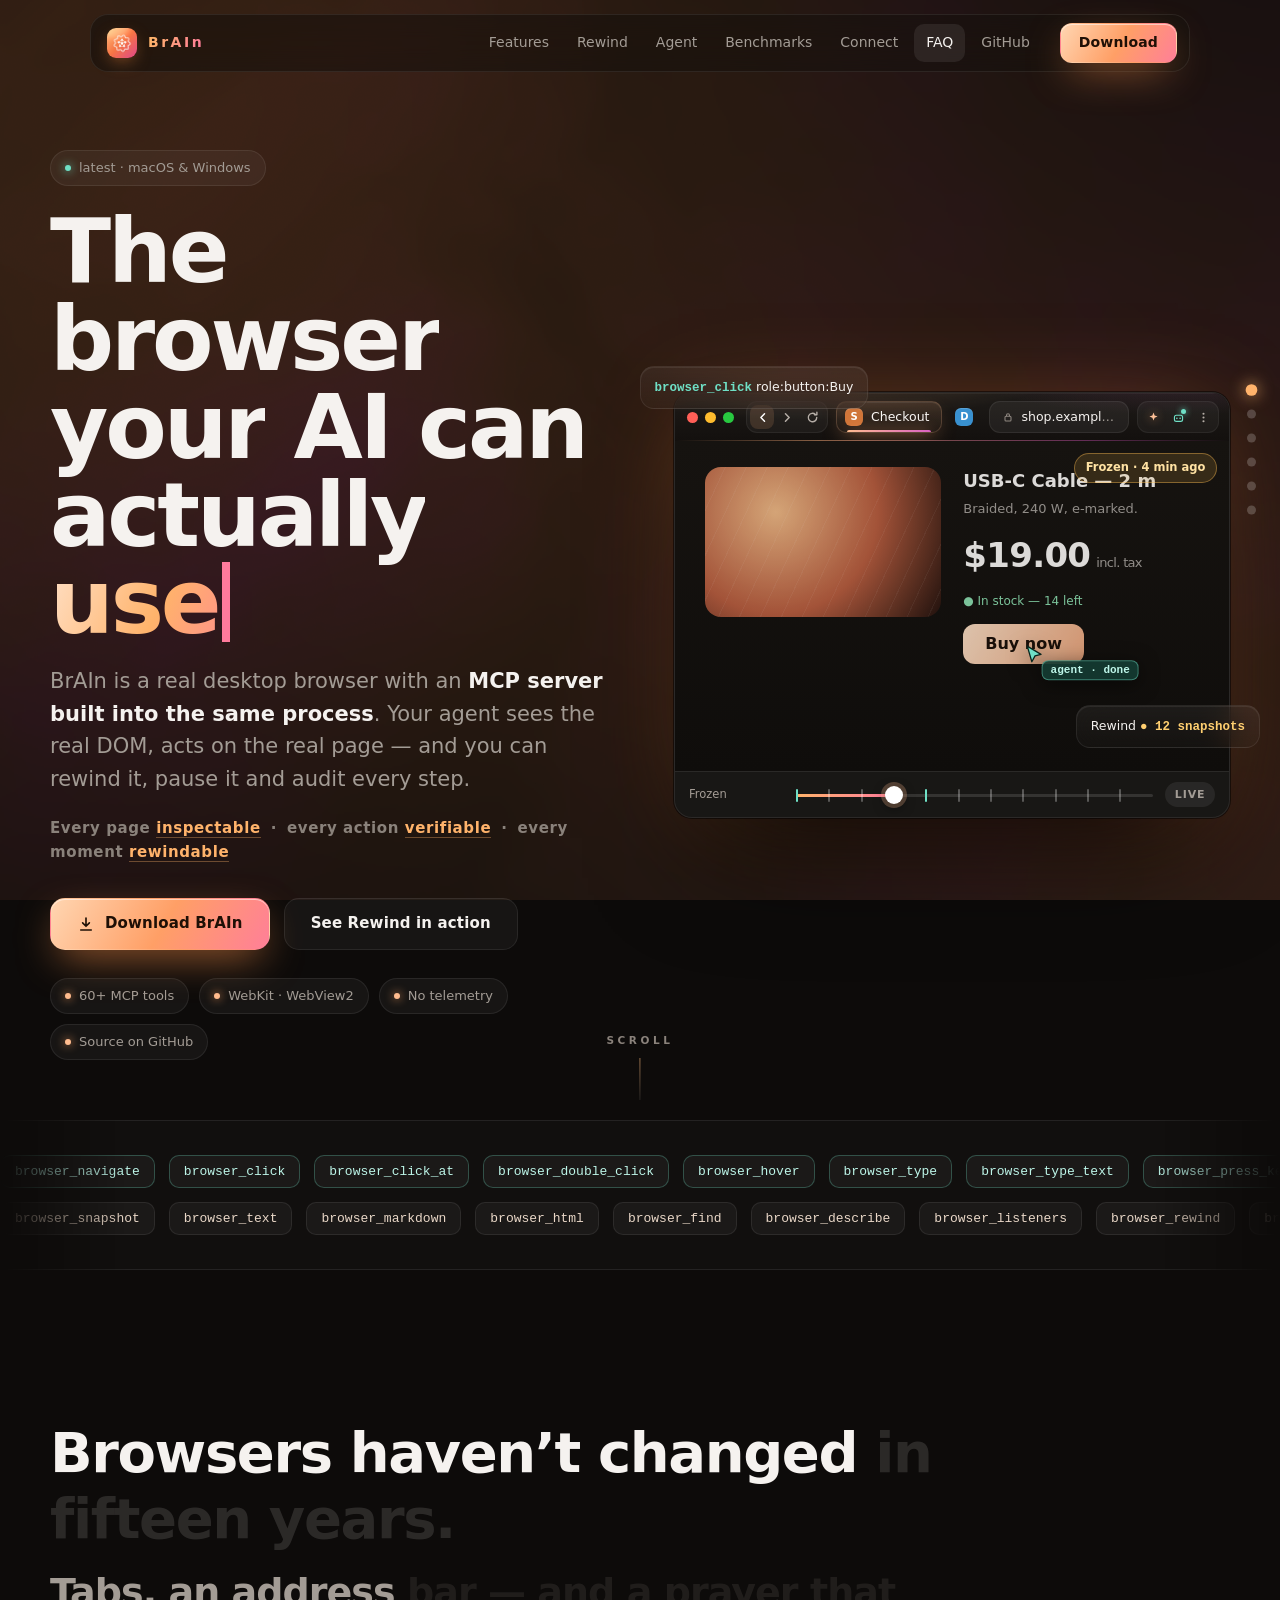
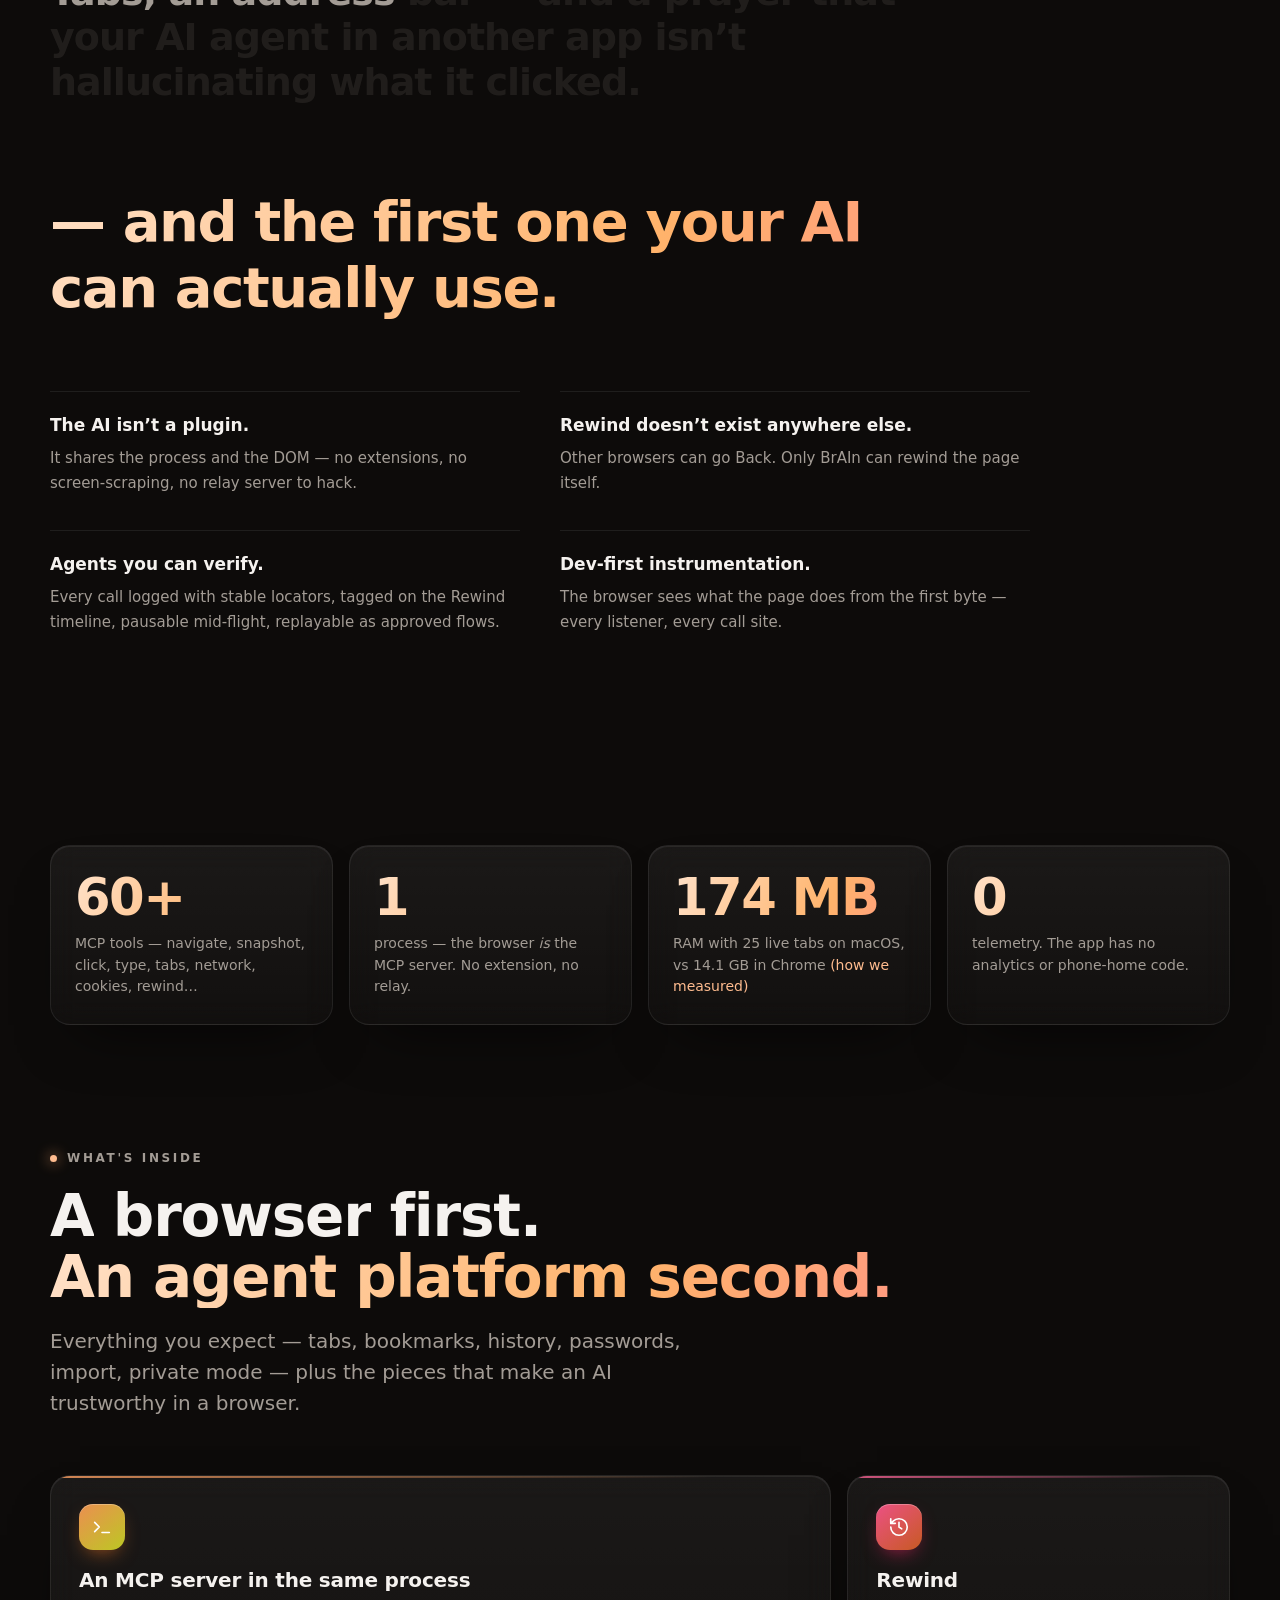
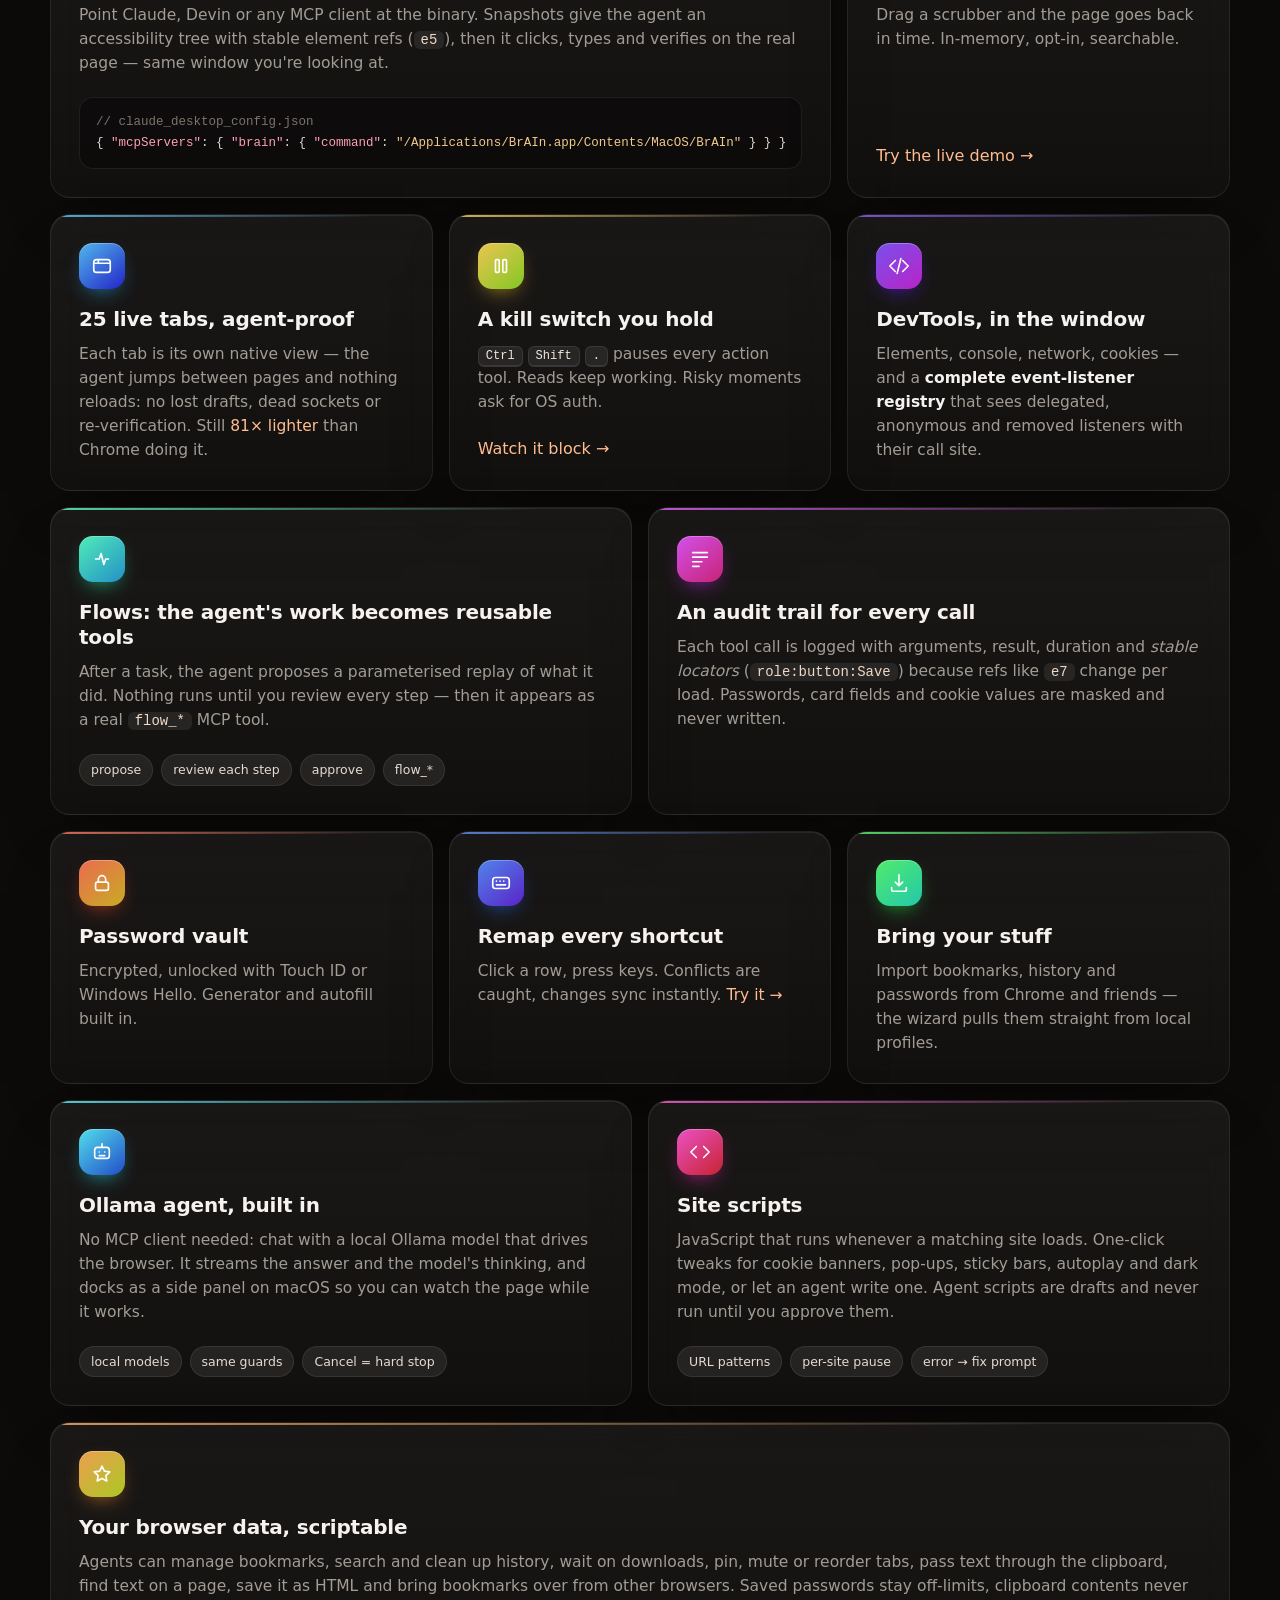
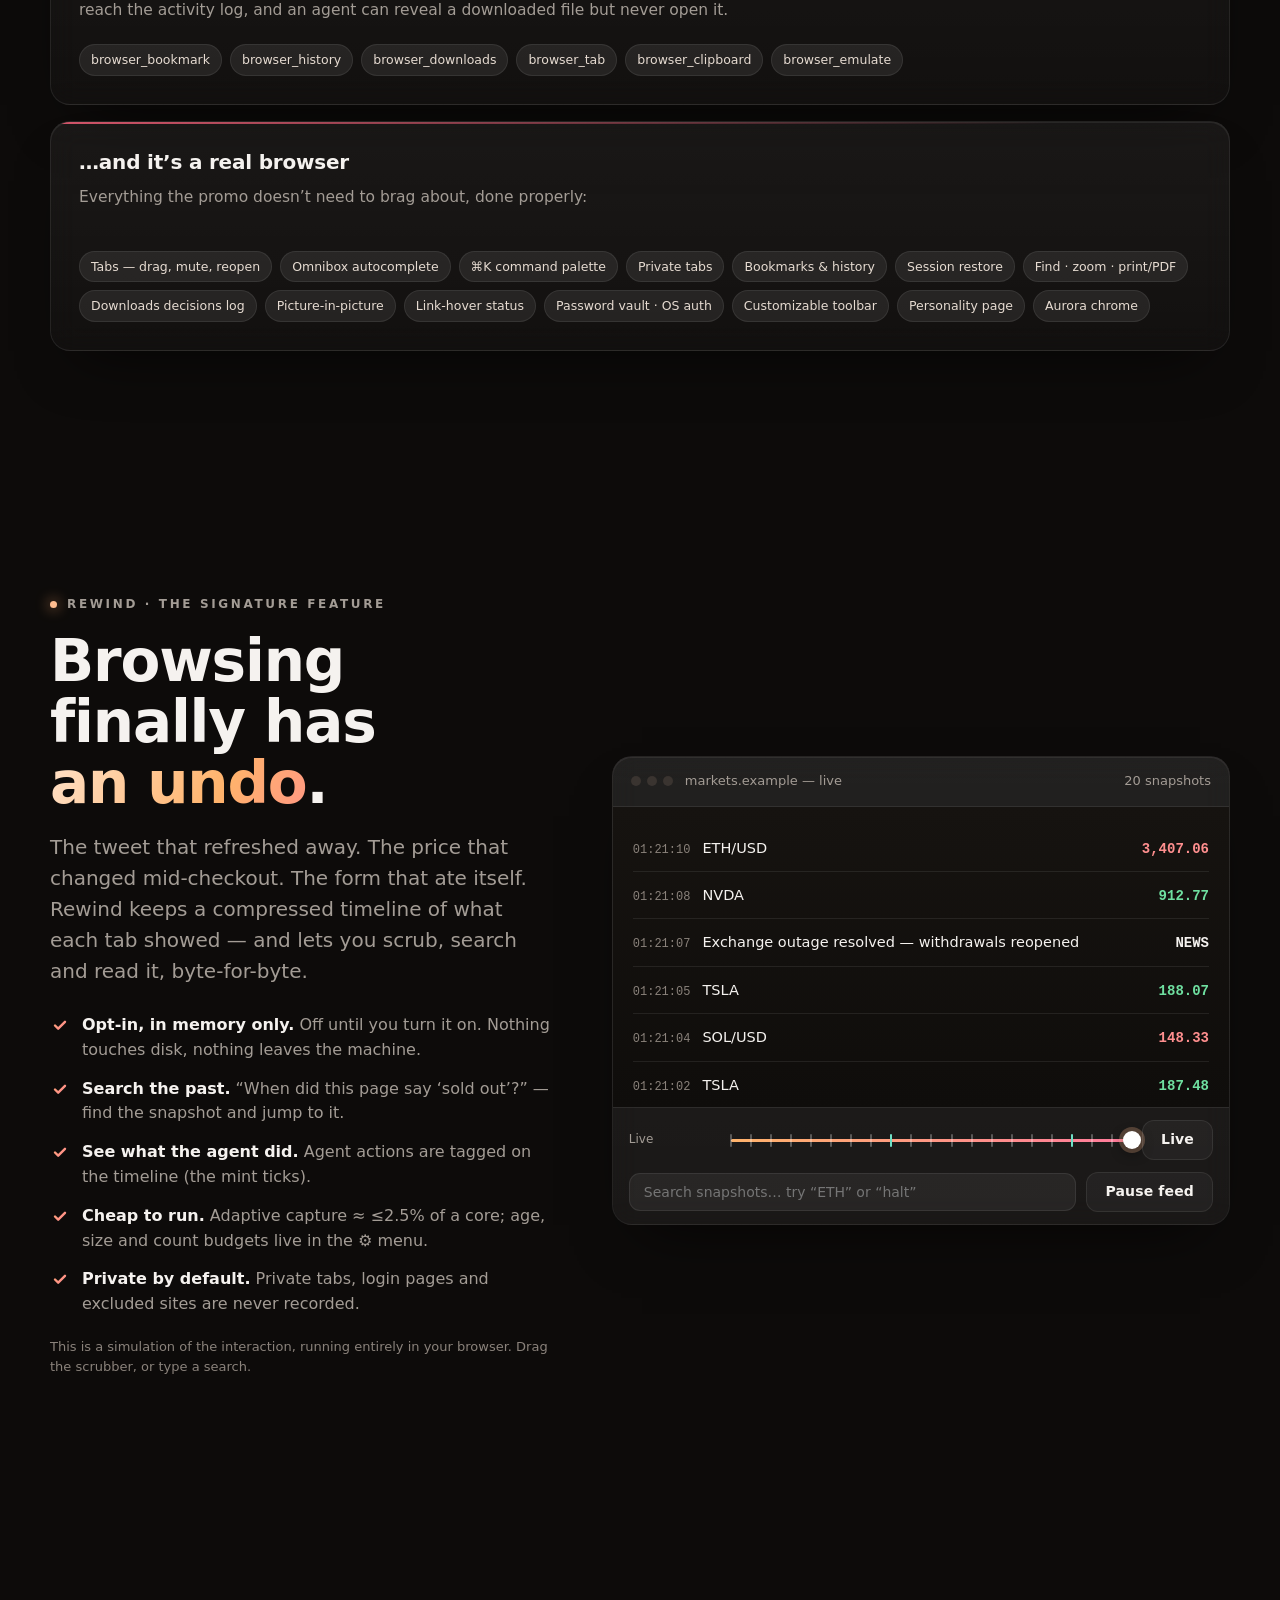
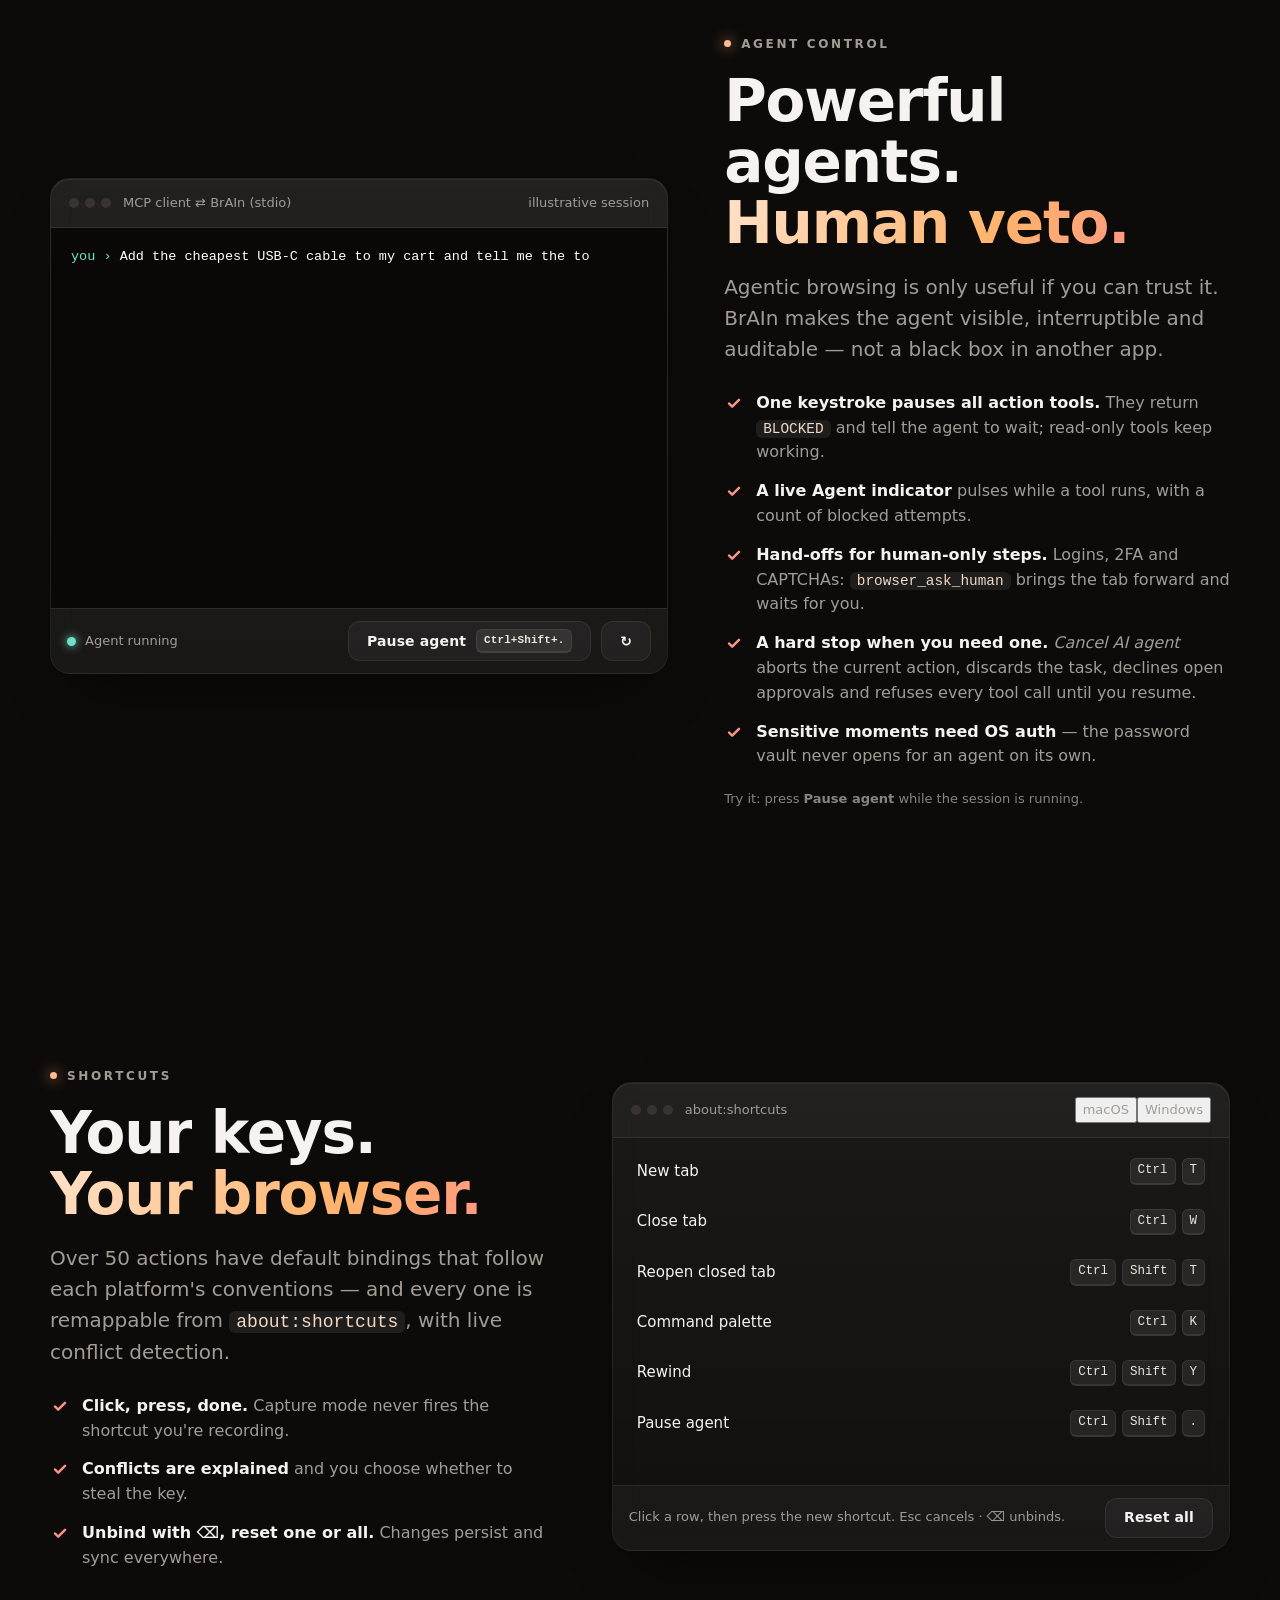
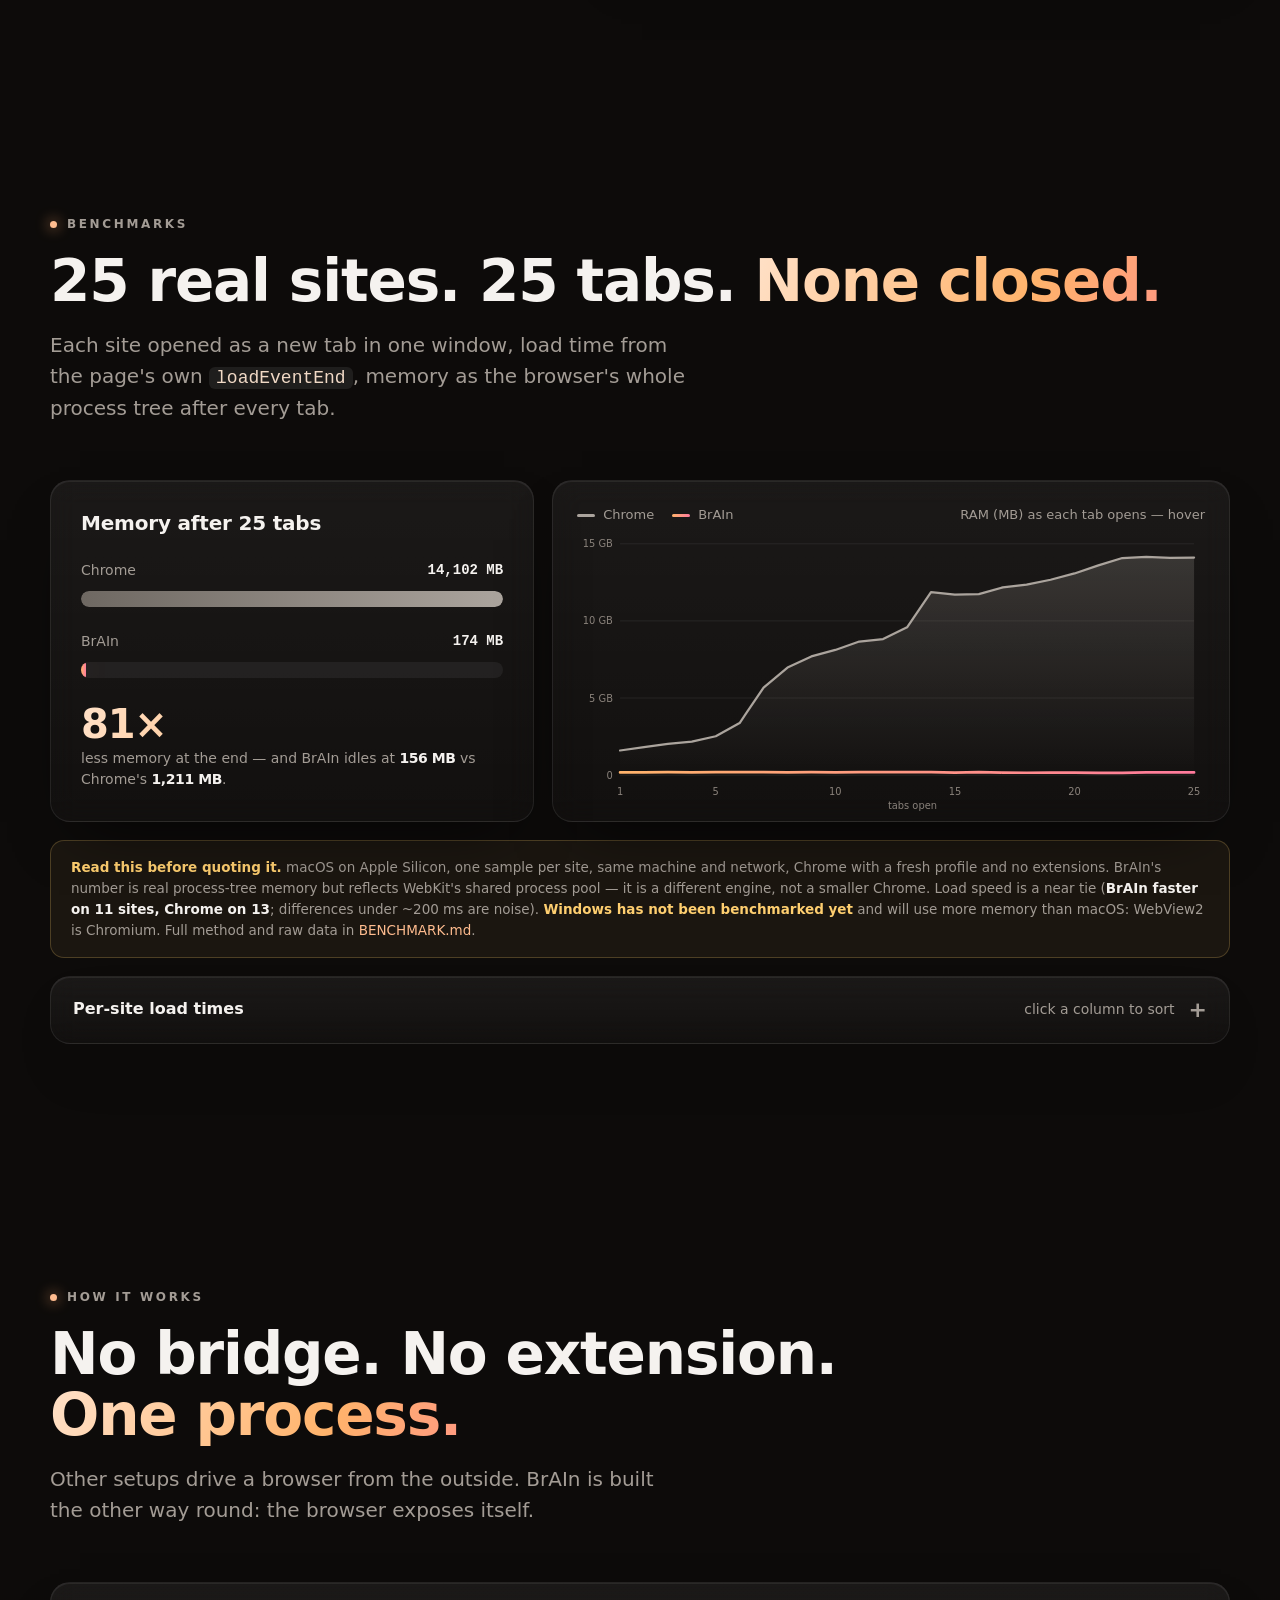
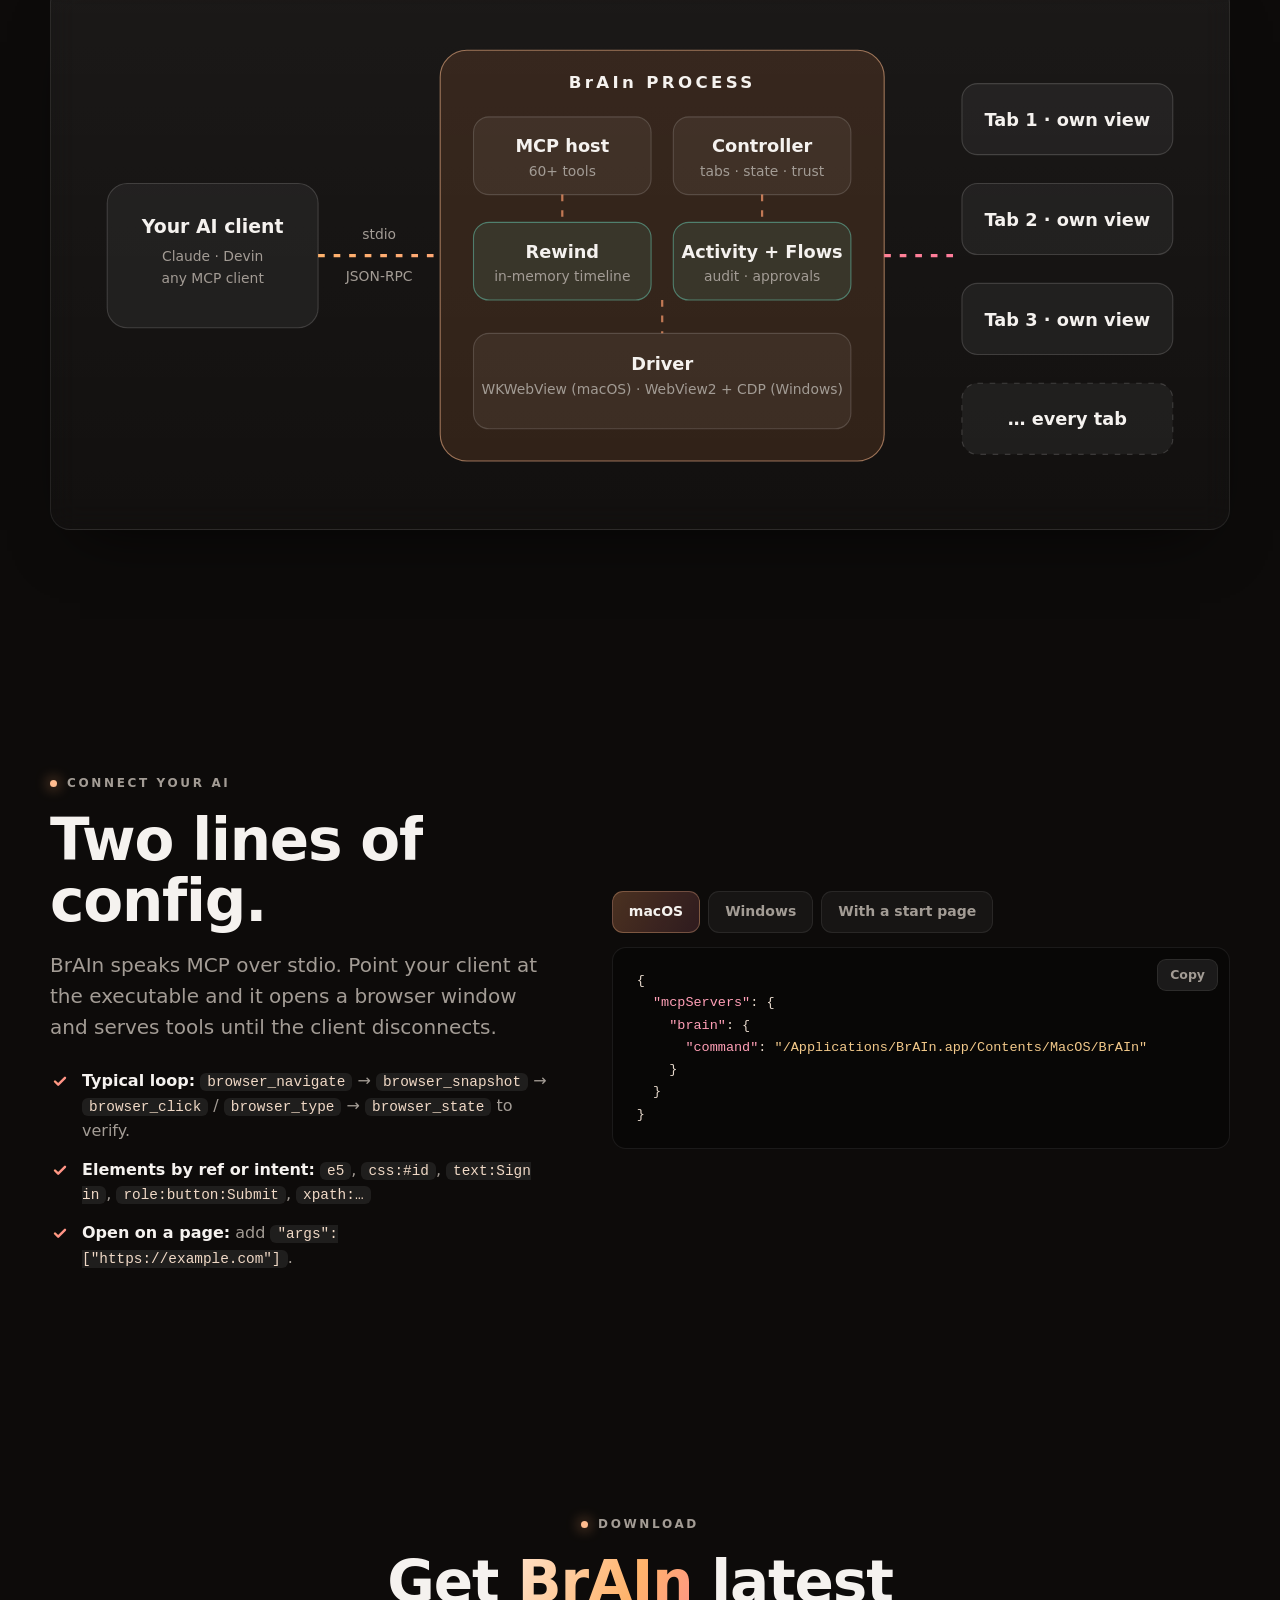
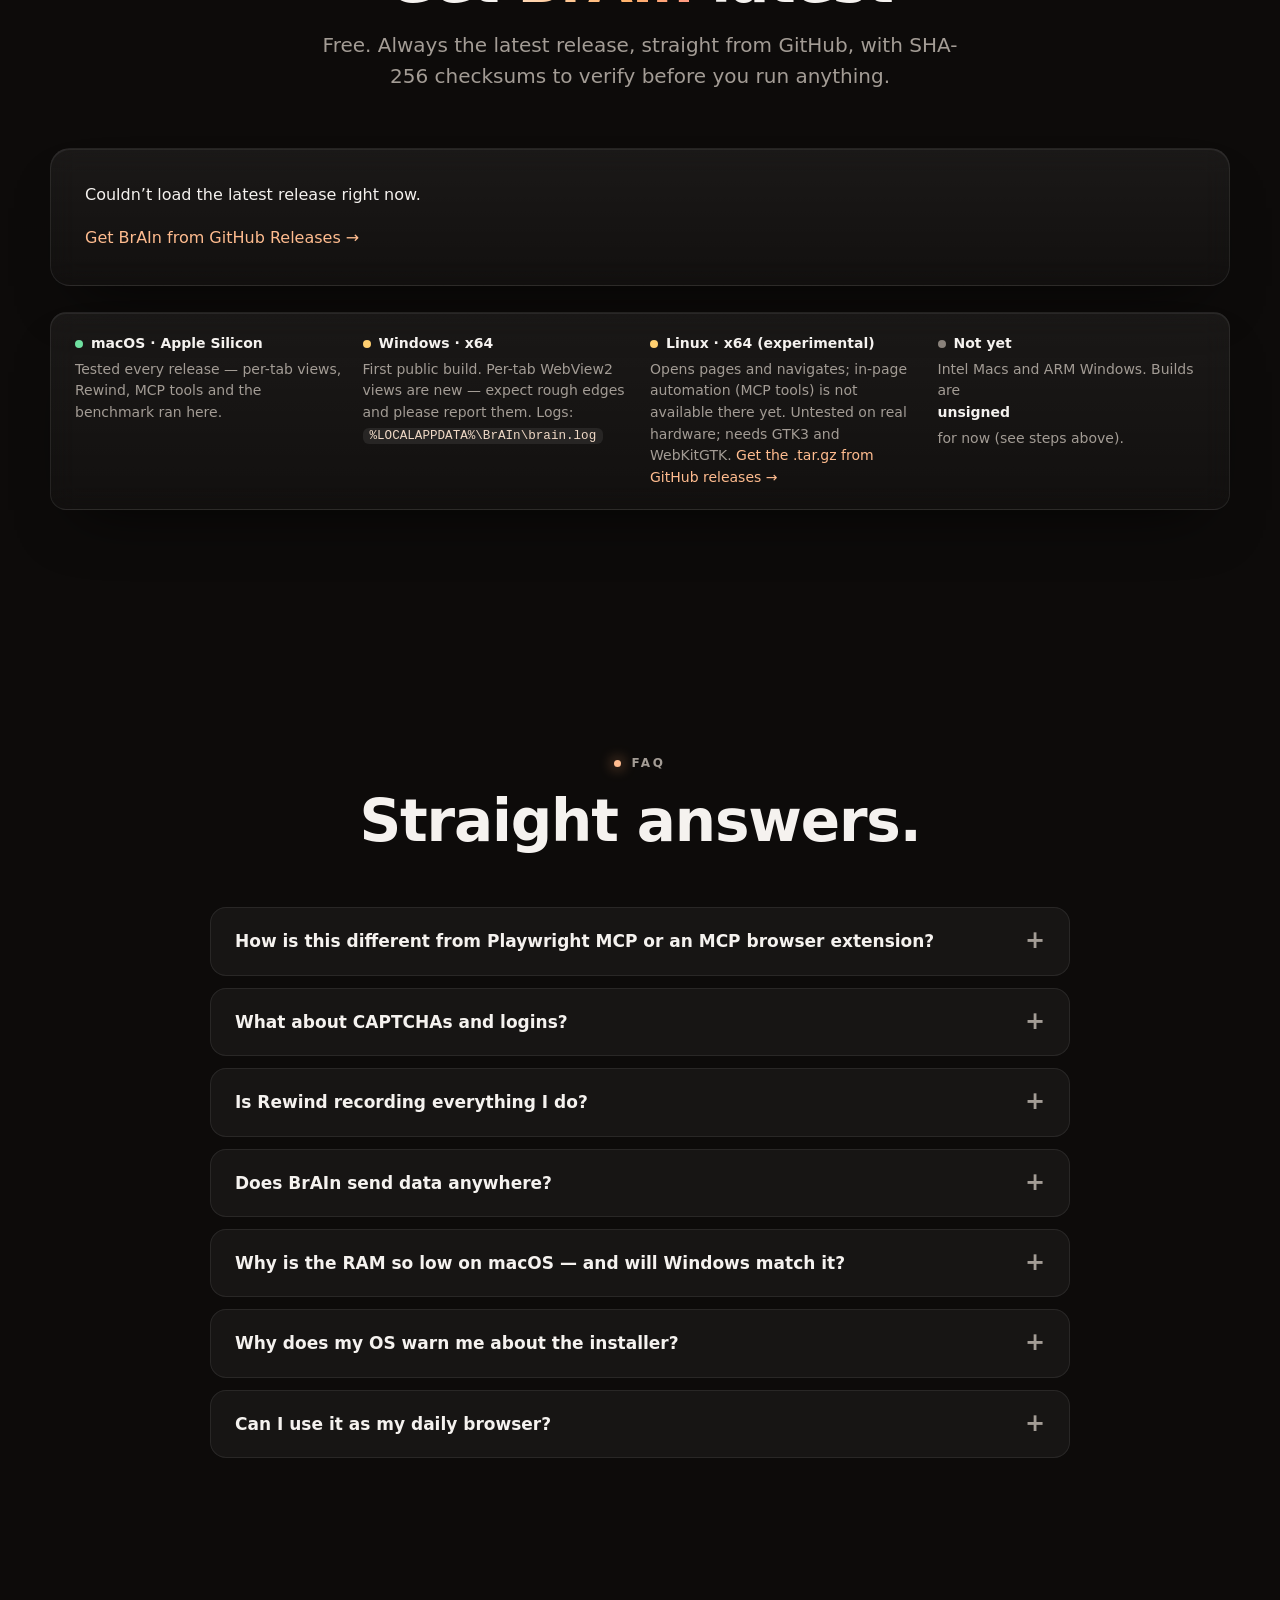
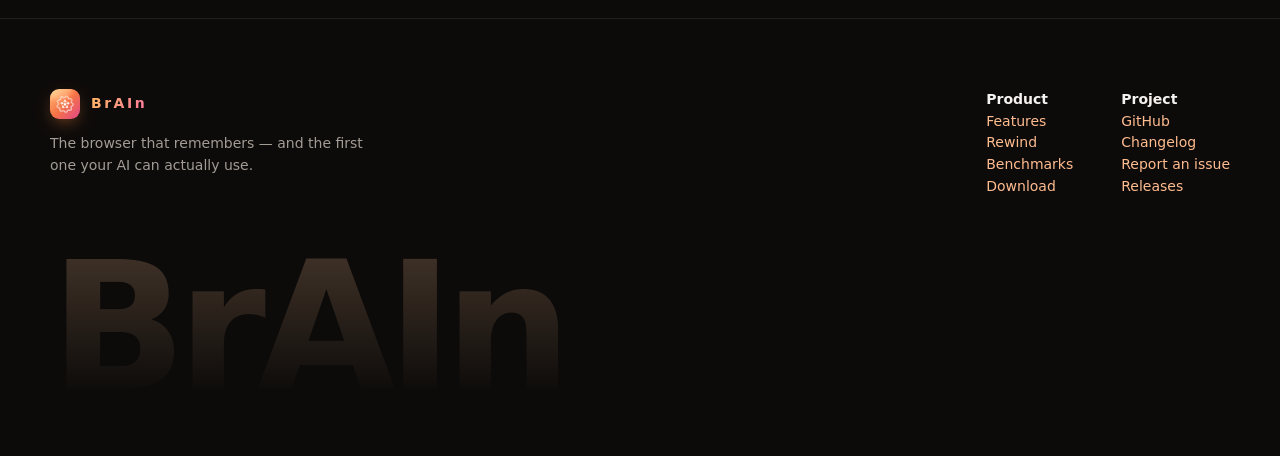
==== commit 081b3a41: "Website: new logo and warm design to match the app Switch the site from the old violet/mint look and" ====
--- a/website/index.html
+++ b/website/index.html
@@ -5,7 +5,7 @@
 <meta name="viewport" content="width=device-width, initial-scale=1">
 <title>BrAIn — the browser your AI can actually use</title>
 <meta name="description" content="A desktop browser with an MCP server built in — Rewind page time-travel, a one-keystroke agent kill switch, dev-grade tooling. macOS &amp; Windows.">
-<meta name="theme-color" content="#07070d">
+<meta name="theme-color" content="#0d0b0a">
 <meta name="robots" content="index,follow,max-image-preview:large">
 <meta name="author" content="BrAIn">
 <meta name="msvalidate.01" content="D8D2FC1AADBC45BB5FD01842634133A6" />
@@ -25,9 +25,9 @@
 <meta name="twitter:description" content="A real browser with an MCP server inside. Rewind pages, keep every tab live, and stay in control of the agent.">
 <meta name="twitter:image" content="https://brain.gtgroup.dev/assets/og.png">
 <meta name="twitter:image:alt" content="BrAIn — a desktop browser with a built-in AI agent, Rewind page time-travel and a human kill switch.">
-<link rel="icon" type="image/png" href="assets/favicon.png">
-<link rel="apple-touch-icon" href="assets/apple-touch-icon.png">
-<link rel="stylesheet" href="assets/style.css">
+<link rel="icon" type="image/png" href="assets/favicon.png?v=2">
+<link rel="apple-touch-icon" href="assets/apple-touch-icon.png?v=2">
+<link rel="stylesheet" href="assets/style.css?v=3">
 <script type="application/ld+json">
 {
   "@context": "https://schema.org",
@@ -61,7 +61,7 @@
 </script>
 </head>
 <body>
-<div id="loader" aria-hidden="true"><img src="assets/favicon.png" alt="" width="46" height="46"><span>BrAIn</span></div>
+<div id="loader" aria-hidden="true"><img src="assets/logo.png" alt="" width="52" height="52"><span>BrAIn</span></div>
 <div class="progress" id="progress"></div>
 <div class="fallback-bg"></div>
 <canvas id="aurora" aria-hidden="true"></canvas>
@@ -69,7 +69,7 @@
 
 <!-- ============ NAV ============ -->
 <nav class="top" id="nav">
-  <a class="logo" href="#top"><img src="assets/favicon.png" alt="" width="30" height="30">BrAIn</a>
+  <a class="logo" href="#top"><img src="assets/logo.png" alt="" width="30" height="30"><span>BrAIn</span></a>
   <div class="links" id="links">
     <a href="#features">Features</a>
     <a href="#rewind">Rewind</a>
@@ -89,7 +89,7 @@
 <header class="hero" id="top">
   <div class="wrap cols">
     <div>
-      <span class="chip rv"><i></i><span><span data-version>latest</span> · macOS &amp; Windows</span></span>
+      <span class="chip live rv"><i></i><span><span data-version>latest</span> · macOS &amp; Windows</span></span>
       <h1 class="rv" style="--d:.05s">The browser your AI can actually <span class="grad rot" id="rot">use</span><span class="rot"><span class="cursor"></span></span></h1>
       <p class="lead rv" style="--d:.12s">BrAIn is a real desktop browser with an <b style="color:var(--ink)">MCP server built into the same process</b>. Your agent sees the real DOM, acts on the real page — and you can rewind it, pause it and audit every step.</p>
       <p class="triplet rv" style="--d:.16s">Every page <a href="#features">inspectable</a><span>·</span>every action <a href="#agent">verifiable</a><span>·</span>every moment <a href="#rewind">rewindable</a></p>
@@ -114,9 +114,10 @@
       <div class="win tilt" id="heroWin">
         <div class="bar">
           <div class="lights"><i></i><i></i><i></i></div>
-          <div class="tabs"><span class="tab on"><span class="dot"></span>Checkout</span><span class="tab"><span class="dot"></span>Docs</span><span class="tab"><span class="dot"></span>New tab</span></div>
-          <div class="omni"><b>shop.example</b>/checkout</div>
-          <div class="tools"><i></i><i class="ag" id="hAgent"></i><i></i></div>
+          <div class="navc" aria-hidden="true"><i><svg viewBox="0 0 16 16" fill="none" stroke="currentColor" stroke-width="1.8" stroke-linecap="round" stroke-linejoin="round"><path d="M10.5 3.5 6 8l4.5 4.5"/></svg></i><i><svg viewBox="0 0 16 16" fill="none" stroke="currentColor" stroke-width="1.8" stroke-linecap="round" stroke-linejoin="round"><path d="M5.5 3.5 10 8l-4.5 4.5"/></svg></i><i><svg viewBox="0 0 16 16" fill="none" stroke="currentColor" stroke-width="1.7" stroke-linecap="round"><path d="M13.2 8a5.2 5.2 0 1 1-1.6-3.7"/><path d="M13.4 1.6v3h-3" stroke-linejoin="round"/></svg></i></div>
+          <div class="tabs"><span class="tab on" style="--th:24"><span class="dot">S</span>Checkout</span><span class="tab" style="--th:205"><span class="dot">D</span>Docs</span></div>
+          <div class="omni"><svg viewBox="0 0 16 16" fill="none" stroke="currentColor" stroke-width="1.4"><rect x="4" y="7" width="8" height="6.4" rx="1.4"/><path d="M6 7V5.6a2 2 0 0 1 4 0V7"/></svg><span><b>shop.example</b>/checkout</span></div>
+          <div class="tools" aria-hidden="true"><i class="orb"><svg viewBox="0 0 16 16"><path d="M8 1.8 9.4 5.4 13 6.8 9.4 8.2 8 11.8 6.6 8.2 3 6.8l3.6-1.4z" fill="currentColor"/></svg></i><i class="ag" id="hAgent"><svg viewBox="0 0 16 16"><rect x="3" y="5.2" width="10" height="7.6" rx="2.4" fill="none" stroke="currentColor" stroke-width="1.4"/><circle cx="6" cy="9" r="1" fill="currentColor"/><circle cx="10" cy="9" r="1" fill="currentColor"/></svg></i><i><svg viewBox="0 0 16 16"><circle cx="8" cy="3.4" r="1.3" fill="currentColor"/><circle cx="8" cy="8" r="1.3" fill="currentColor"/><circle cx="8" cy="12.6" r="1.3" fill="currentColor"/></svg></i></div>
         </div>
         <div class="page" id="heroPage">
           <span class="frozen">Frozen · <span id="hAgo">2 min ago</span></span>
@@ -362,7 +363,7 @@
         <div class="ratio"><b class="grad" data-ratio="81">81×</b>less memory at the end — and BrAIn idles at <b style="display:inline;font-size:inherit;color:var(--ink)">156 MB</b> vs Chrome's <b style="display:inline;font-size:inherit;color:var(--ink)">1,211 MB</b>.</div>
       </div>
       <div class="card chartwrap rv" style="--d:.08s" id="chartCard">
-        <div class="legend"><span><i style="background:#a5a5bd"></i>Chrome</span><span><i style="background:linear-gradient(90deg,#8f7cff,#6fe0c6)"></i>BrAIn</span><span style="margin-left:auto">RAM (MB) as each tab opens — hover</span></div>
+        <div class="legend"><span><i style="background:#aba49d"></i>Chrome</span><span><i style="background:linear-gradient(90deg,#ffb36b,#ff7a9c)"></i>BrAIn</span><span style="margin-left:auto">RAM (MB) as each tab opens — hover</span></div>
         <svg id="chart" viewBox="0 0 700 300" role="img" aria-label="Memory growth over 25 tabs: Chrome grows to 14 GB, BrAIn stays near 170 MB"></svg>
         <div class="tip" id="tip"></div>
       </div>
@@ -383,7 +384,8 @@
     <div class="card arch rv">
       <svg viewBox="0 0 1000 430" role="img" aria-label="Architecture: MCP client talks over stdio to the BrAIn process, which contains the MCP host, the browser controller, Rewind and the activity log, and drives one native view per tab.">
         <defs>
-          <linearGradient id="g1" x1="0" x2="1"><stop offset="0" stop-color="#8f7cff"/><stop offset="1" stop-color="#6fe0c6"/></linearGradient>
+          <!-- user-space units: a horizontal line has a zero-height box, which a bounding-box gradient would not paint -->
+          <linearGradient id="g1" gradientUnits="userSpaceOnUse" x1="200" y1="0" x2="800" y2="0"><stop offset="0" stop-color="#ffb36b"/><stop offset="1" stop-color="#ff7a9c"/></linearGradient>
         </defs>
         <rect class="node" x="20" y="150" width="190" height="130" rx="18"/>
         <text x="115" y="195" text-anchor="middle" font-size="17" font-weight="700">Your AI client</text>
@@ -395,19 +397,19 @@
         <text x="265" y="238" text-anchor="middle" class="sub">JSON-RPC</text>
 
         <rect class="node hi" x="320" y="30" width="400" height="370" rx="24"/>
-        <text x="520" y="64" text-anchor="middle" font-size="15" font-weight="800" letter-spacing="3" fill="#b9b9ff">BrAIn PROCESS</text>
+        <text x="520" y="64" text-anchor="middle" font-size="15" font-weight="800" letter-spacing="3" fill="#ffc8a3">BrAIn PROCESS</text>
         <rect class="node" x="350" y="90" width="160" height="70" rx="14"/><text x="430" y="122" text-anchor="middle" font-weight="650">MCP host</text><text x="430" y="143" text-anchor="middle" class="sub">60+ tools</text>
         <rect class="node" x="530" y="90" width="160" height="70" rx="14"/><text x="610" y="122" text-anchor="middle" font-weight="650">Controller</text><text x="610" y="143" text-anchor="middle" class="sub">tabs · state · trust</text>
         <rect class="node mint" x="350" y="185" width="160" height="70" rx="14"/><text x="430" y="217" text-anchor="middle" font-weight="650">Rewind</text><text x="430" y="238" text-anchor="middle" class="sub">in-memory timeline</text>
         <rect class="node mint" x="530" y="185" width="160" height="70" rx="14"/><text x="610" y="217" text-anchor="middle" font-weight="650">Activity + Flows</text><text x="610" y="238" text-anchor="middle" class="sub">audit · approvals</text>
         <rect class="node" x="350" y="285" width="340" height="86" rx="14"/><text x="520" y="318" text-anchor="middle" font-weight="650">Driver</text><text x="520" y="340" text-anchor="middle" class="sub">WKWebView (macOS) · WebView2 + CDP (Windows)</text>
-        <path class="flow" d="M430 160 V185 M610 160 V185 M520 255 V285" stroke="#8f7cff" stroke-width="2" fill="none" opacity=".7"/>
+        <path class="flow" d="M430 160 V185 M610 160 V185 M520 255 V285" stroke="#ff9f6e" stroke-width="2" fill="none" opacity=".7"/>
 
         <path class="flow" d="M720 215 H790" stroke="url(#g1)" stroke-width="3" fill="none"/>
         <rect class="node" x="790" y="60" width="190" height="64" rx="14"/><text x="885" y="98" text-anchor="middle" font-weight="650">Tab 1 · own view</text>
         <rect class="node" x="790" y="150" width="190" height="64" rx="14"/><text x="885" y="188" text-anchor="middle" font-weight="650">Tab 2 · own view</text>
         <rect class="node" x="790" y="240" width="190" height="64" rx="14"/><text x="885" y="278" text-anchor="middle" font-weight="650">Tab 3 · own view</text>
-        <rect class="node" x="790" y="330" width="190" height="64" rx="14" stroke-dasharray="5 6"/><text x="885" y="368" text-anchor="middle" font-weight="650" fill="#9393b0">… every tab</text>
+        <rect class="node" x="790" y="330" width="190" height="64" rx="14" stroke-dasharray="5 6"/><text x="885" y="368" text-anchor="middle" font-weight="650" fill="#a39c95">… every tab</text>
       </svg>
     </div>
   </div>
@@ -468,7 +470,7 @@
 <footer>
   <div class="wrap">
     <div class="fc">
-      <div><a class="logo" href="#top"><img src="assets/favicon.png" alt="" width="30" height="30">BrAIn</a><p style="margin:14px 0 0;max-width:340px">The browser that remembers — and the first one your AI can actually use.</p></div>
+      <div><a class="logo" href="#top"><img src="assets/logo.png" alt="" width="30" height="30"><span>BrAIn</span></a><p style="margin:14px 0 0;max-width:340px">The browser that remembers — and the first one your AI can actually use.</p></div>
       <div style="display:flex;gap:48px;flex-wrap:wrap">
         <div><b style="color:var(--ink)">Product</b><br><a href="#features">Features</a><br><a href="#rewind">Rewind</a><br><a href="#speed">Benchmarks</a><br><a href="#download">Download</a></div>
         <div><b style="color:var(--ink)">Project</b><br><a href="https://github.com/GranTurismo/BrAIn" rel="noopener">GitHub</a><br><a href="https://github.com/GranTurismo/BrAIn/blob/main/CHANGELOG.md" rel="noopener">Changelog</a><br><a href="https://github.com/GranTurismo/BrAIn/issues" rel="noopener">Report an issue</a><br><a href="https://github.com/GranTurismo/BrAIn/releases" rel="noopener">Releases</a></div>
@@ -478,6 +480,6 @@
   </div>
 </footer>
 <div id="toast" role="status"></div>
-<script src="assets/app.js?v=2"></script>
+<script src="assets/app.js?v=3"></script>
 </body>
 </html>
--- a/website/assets/style.css
+++ b/website/assets/style.css
@@ -1,17 +1,21 @@
-/* BrAIn site — one stylesheet, no dependencies. Palette mirrors the app's theme.css. */
+/* BrAIn site — one stylesheet, no dependencies. Palette mirrors the app's theme.css:
+   warm near-black, glass panels, ember accent (--h 24) and the peach → pink wordmark. */
 :root {
-  --h: 252;
-  --bg: #07070d;
-  --bg2: #0c0c16;
-  --ink: #ececf8;
-  --mut: #9393b0;
-  --dim: #5f5f7c;
+  --h: 24;
+  --bg: #0d0b0a;
+  --bg2: #14110f;
+  --ink: #f5f2ef;
+  --mut: #a39c95;
+  --dim: #8a827b;
   --line: rgba(255, 255, 255, .08);
   --glass: rgba(255, 255, 255, .045);
   --glass-hi: rgba(255, 255, 255, .08);
   --ac: hsl(var(--h) 100% 78%);
   --ac-strong: hsl(var(--h) 80% 64%);
-  --mint: #6fe0c6;
+  --peach: #ffb36b;
+  --pink: #ff7a9c;
+  --ember: linear-gradient(115deg, var(--peach) 10%, var(--pink) 95%);
+  --mint: #6fe0c6; /* the agent's colour, as in the app */
   --warn: #ffcf70;
   --bad: #ff8f8f;
   --good: #6fe0a0;
@@ -22,20 +26,22 @@
 }
 * { box-sizing: border-box; }
 html { scroll-behavior: smooth; background: var(--bg); }
+/* no body background: a non-positioned body paints its background above the negative-z
+   aurora / noise layers, which hid them completely; <html> carries the base colour instead */
 body {
-  margin: 0; color: var(--ink); font-family: var(--font); background: var(--bg);
+  margin: 0; color: var(--ink); font-family: var(--font);
   -webkit-font-smoothing: antialiased; line-height: 1.55; overflow-x: hidden;
 }
 ::selection { background: hsl(var(--h) 100% 70% / .4); }
 ::-webkit-scrollbar { width: 11px; }
 ::-webkit-scrollbar-track { background: var(--bg); }
-::-webkit-scrollbar-thumb { background: #28283e; border-radius: 8px; border: 3px solid var(--bg); }
-::-webkit-scrollbar-thumb:hover { background: #38385a; }
+::-webkit-scrollbar-thumb { background: #2c2622; border-radius: 8px; border: 3px solid var(--bg); }
+::-webkit-scrollbar-thumb:hover { background: #3d3530; }
 
 /* intro curtain */
 #loader { position: fixed; inset: 0; z-index: 200; display: flex; flex-direction: column; align-items: center; justify-content: center; gap: 16px; background: var(--bg); transition: transform .85s cubic-bezier(.7,0,.2,1), opacity .85s; }
 #loader img { border-radius: 14px; animation: lpulse 1s var(--ease) infinite alternate; }
-#loader span { font-size: 13px; font-weight: 800; letter-spacing: .4em; margin-left: .4em; color: var(--mut); }
+#loader span { font-size: 13px; font-weight: 800; letter-spacing: .5em; margin-left: .5em; background: var(--ember); -webkit-background-clip: text; background-clip: text; color: transparent; }
 @keyframes lpulse { from { transform: scale(1); filter: drop-shadow(0 0 0 hsl(var(--h) 90% 65% / 0)); } to { transform: scale(1.12); filter: drop-shadow(0 0 26px hsl(var(--h) 90% 65% / .7)); } }
 body.loaded #loader { transform: translateY(-100%); opacity: .6; pointer-events: none; }
 body:not(.loaded) { overflow: hidden; }
@@ -43,9 +49,9 @@
 a:hover { text-decoration: underline; }
 img { max-width: 100%; display: block; }
 code, kbd, pre { font-family: var(--mono); }
-code { font-size: .9em; padding: 1px 7px; border-radius: 6px; background: var(--glass-hi); color: #d9d4ff; }
+code { font-size: .9em; padding: 1px 7px; border-radius: 6px; background: var(--glass-hi); color: #f0d9c6; }
 kbd {
-  font-size: .78em; padding: 2px 7px; border-radius: 6px; color: #e6e3ff;
+  font-size: .78em; padding: 2px 7px; border-radius: 6px; color: #efe6de;
   background: rgba(255, 255, 255, .08); border: 1px solid var(--line); border-bottom-width: 2px;
 }
 button { font: inherit; color: inherit; cursor: pointer; }
@@ -64,7 +70,7 @@
   background:
     radial-gradient(900px 640px at 8% -8%, hsl(var(--h) 78% 56% / .32), transparent 70%),
     radial-gradient(820px 580px at 98% 30%, hsl(calc(var(--h) - 72) 62% 44% / .26), transparent 70%),
-    radial-gradient(640px 460px at 60% 110%, hsl(168 60% 40% / .18), transparent 70%);
+    radial-gradient(640px 460px at 60% 110%, hsl(calc(var(--h) + 54) 64% 52% / .08), transparent 70%);
 }
 
 /* ---------- layout ---------- */
@@ -86,7 +92,7 @@
 h3 { font-size: 20px; font-weight: 680; letter-spacing: -.01em; line-height: 1.25; }
 .lead { color: var(--mut); font-size: clamp(17px, 1.6vw, 20px); max-width: 640px; margin: 18px 0 0; }
 .grad {
-  background: linear-gradient(115deg, #b9b9ff 5%, #8f7cff 38%, var(--mint) 95%);
+  background: linear-gradient(115deg, #ffe1c8 0%, var(--peach) 32%, var(--pink) 66%, #ffc79a 100%);
   background-size: 220% 100%; -webkit-background-clip: text; background-clip: text; color: transparent;
   animation: sheen 9s linear infinite alternate;
 }
@@ -133,8 +139,8 @@
 .btn:active { transform: scale(.97); }
 .btn:hover { background: var(--glass-hi); }
 .btn.primary {
-  color: #0a0716; border-color: transparent;
-  background: linear-gradient(120deg, #c4baff, #8f7cff 55%, #6fe0c6);
+  color: #1f1006; border-color: transparent;
+  background: linear-gradient(120deg, #ffd6b2, #ff9f66 52%, #ff7f98);
   box-shadow: 0 14px 40px -10px hsl(var(--h) 90% 62% / .7), inset 0 1px 0 rgba(255, 255, 255, .5);
 }
 .btn.primary:hover { box-shadow: 0 18px 54px -8px hsl(var(--h) 90% 66% / .85), inset 0 1px 0 rgba(255, 255, 255, .6); }
@@ -144,30 +150,32 @@
   display: inline-flex; align-items: center; gap: 8px; padding: 7px 14px; border-radius: 999px;
   font-size: 13px; color: var(--mut); background: var(--glass); border: 1px solid var(--line);
 }
-.chip i { width: 6px; height: 6px; border-radius: 50%; background: var(--mint); box-shadow: 0 0 10px var(--mint); }
+.chip i { width: 6px; height: 6px; border-radius: 50%; background: var(--ac); box-shadow: 0 0 10px hsl(var(--h) 100% 70%); }
+.chip.live i { background: var(--mint); box-shadow: 0 0 10px var(--mint); }
 
 /* ---------- nav ---------- */
 nav.top {
   position: fixed; top: 14px; left: 50%; transform: translateX(-50%); z-index: 50;
   width: min(1100px, 100% - 28px); height: 58px; padding: 0 12px 0 16px; border-radius: 18px;
   display: flex; align-items: center; gap: 18px; border: 1px solid var(--line);
-  background: rgba(10, 10, 20, .6); backdrop-filter: blur(18px) saturate(1.4); -webkit-backdrop-filter: blur(18px) saturate(1.4);
+  background: rgba(22, 18, 15, .62); backdrop-filter: blur(18px) saturate(1.4); -webkit-backdrop-filter: blur(18px) saturate(1.4);
   transition: background .3s, box-shadow .3s;
 }
-nav.top.scrolled { background: rgba(10, 10, 20, .82); box-shadow: 0 20px 50px -20px rgba(0, 0, 0, .8); }
+nav.top.scrolled { background: rgba(18, 15, 13, .86); box-shadow: 0 20px 50px -20px rgba(0, 0, 0, .8); }
 .logo { display: flex; align-items: center; gap: 11px; font-weight: 800; letter-spacing: .18em; font-size: 14px; color: var(--ink) !important; text-decoration: none !important; }
-.logo img { width: 30px; height: 30px; border-radius: 9px; }
+.logo img { width: 30px; height: 30px; border-radius: 9px; box-shadow: 0 6px 18px -6px hsl(var(--h) 90% 60% / .7); }
+.logo span { background: var(--ember); -webkit-background-clip: text; background-clip: text; color: transparent; }
 .links { display: flex; gap: 4px; margin-left: auto; }
 .links a { padding: 8px 12px; border-radius: 10px; font-size: 14px; color: var(--mut); text-decoration: none; transition: color .2s, background .2s; }
 .links a:hover, .links a.on { color: var(--ink); background: var(--glass-hi); }
 .burger { display: none; margin-left: auto; width: 40px; height: 40px; border-radius: 12px; border: 1px solid var(--line); background: var(--glass); }
-.progress { position: fixed; top: 0; left: 0; height: 2px; width: 0; z-index: 60; background: linear-gradient(90deg, var(--ac-strong), var(--mint)); box-shadow: 0 0 12px var(--ac); }
+.progress { position: fixed; top: 0; left: 0; height: 2px; width: 0; z-index: 60; background: linear-gradient(90deg, var(--peach), var(--pink)); box-shadow: 0 0 12px var(--ac); }
 
 /* ---------- hero ---------- */
 .hero { position: relative; padding-top: 150px; padding-bottom: 60px; min-height: 100vh; display: flex; align-items: center; }
 .scroll-hint { position: absolute; left: 50%; bottom: 20px; transform: translateX(-50%); display: flex; flex-direction: column; align-items: center; gap: 10px; color: var(--dim); font-size: 10.5px; font-weight: 700; letter-spacing: .34em; text-transform: uppercase; transition: opacity .4s; }
 .scroll-hint i { width: 1px; height: 42px; background: rgba(255, 255, 255, .1); position: relative; overflow: hidden; display: block; }
-.scroll-hint i::after { content: ""; position: absolute; inset: 0; background: linear-gradient(var(--mint), transparent); animation: drip 1.9s ease-in-out infinite; }
+.scroll-hint i::after { content: ""; position: absolute; inset: 0; background: linear-gradient(var(--peach), transparent); animation: drip 1.9s ease-in-out infinite; }
 @keyframes drip { from { transform: translateY(-100%); } to { transform: translateY(100%); } }
 body.past-hero .scroll-hint { opacity: 0; }
 
@@ -175,8 +183,8 @@
 .dotnav { position: fixed; right: 24px; top: 50%; transform: translateY(-50%); z-index: 40; display: flex; flex-direction: column; gap: 15px; }
 .dotnav a { width: 9px; height: 9px; border-radius: 50%; background: rgba(255, 255, 255, .2); position: relative; transition: all .3s; }
 .dotnav a:hover { background: rgba(255, 255, 255, .5); }
-.dotnav a.on { background: var(--mint); box-shadow: 0 0 12px var(--mint); transform: scale(1.3); }
-.dotnav a::after { content: attr(data-l); position: absolute; right: 24px; top: 50%; transform: translateY(-50%); font-size: 11.5px; font-weight: 600; color: var(--mut); background: rgba(14, 14, 28, .95); padding: 5px 11px; border-radius: 9px; border: 1px solid var(--line); white-space: nowrap; opacity: 0; pointer-events: none; transition: all .25s var(--ease); }
+.dotnav a.on { background: var(--peach); box-shadow: 0 0 12px var(--peach); transform: scale(1.3); }
+.dotnav a::after { content: attr(data-l); position: absolute; right: 24px; top: 50%; transform: translateY(-50%); font-size: 11.5px; font-weight: 600; color: var(--mut); background: rgba(26, 22, 19, .96); padding: 5px 11px; border-radius: 9px; border: 1px solid var(--line); white-space: nowrap; opacity: 0; pointer-events: none; transition: all .25s var(--ease); }
 .dotnav a:hover::after { opacity: 1; transform: translate(-4px, -50%); }
 @media (max-width: 1020px) { .dotnav { display: none; } }
 .hero .cols { display: grid; grid-template-columns: 1.02fr 1fr; gap: 56px; align-items: center; }
@@ -185,42 +193,67 @@
 .cta { display: flex; flex-wrap: wrap; gap: 14px; margin-top: 34px; }
 .hero .meta { margin-top: 28px; display: flex; flex-wrap: wrap; gap: 10px; }
 .rot { display: inline-block; position: relative; min-width: 1ch; }
-.rot .cursor { display: inline-block; width: .08em; height: .9em; margin-left: 4px; vertical-align: -.1em; background: var(--mint); animation: blink 1s steps(2) infinite; }
+.rot .cursor { display: inline-block; width: .08em; height: .9em; margin-left: 4px; vertical-align: -.1em; background: var(--pink); animation: blink 1s steps(2) infinite; }
 @keyframes blink { 50% { opacity: 0; } }
 
-/* faux browser */
-.win { border-radius: 18px; overflow: hidden; border: 1px solid rgba(255, 255, 255, .11); background: #0a0a14; box-shadow: 0 60px 120px -40px rgba(0, 0, 0, .9), 0 0 0 1px rgba(0, 0, 0, .5), 0 0 90px -20px hsl(var(--h) 90% 60% / .35); }
-.win .bar { display: flex; align-items: center; gap: 8px; height: 46px; padding: 0 12px; background: rgba(255, 255, 255, .035); border-bottom: 1px solid var(--line); }
-.win .lights { display: flex; gap: 7px; margin-right: 6px; }
-.win .lights i { width: 11px; height: 11px; border-radius: 50%; background: #343448; }
-.win .lights i:nth-child(1) { background: #ff6b6b; } .win .lights i:nth-child(2) { background: #ffc84a; } .win .lights i:nth-child(3) { background: #4ade80; }
-.tabs { display: flex; gap: 6px; flex: none; }
+/* faux browser — drawn like the app's toolbar: near-opaque warm bar with two soft site-tinted
+   glows, a glass nav capsule, tabs with a lit underline, and a glass tool capsule with the palette orb */
+.win { border-radius: 18px; overflow: hidden; border: 1px solid rgba(255, 255, 255, .11); background: #110f0d; box-shadow: 0 60px 120px -40px rgba(0, 0, 0, .9), 0 0 0 1px rgba(0, 0, 0, .5), 0 0 90px -20px hsl(var(--h) 90% 60% / .35); }
+.win .bar {
+  position: relative; isolation: isolate; display: flex; align-items: center; gap: 8px; height: 48px; padding: 0 10px;
+  background: linear-gradient(180deg, rgba(30, 27, 24, .985), rgba(19, 16, 14, .985));
+  box-shadow: inset 0 1px 0 rgba(255, 255, 255, .05);
+}
+.win .bar::before { content: ""; position: absolute; inset: 0; z-index: -1; pointer-events: none;
+  background: radial-gradient(360px 70px at 24% -24px, hsl(var(--h) 100% 74% / .2), transparent 72%),
+    radial-gradient(300px 64px at 90% -24px, hsl(calc(var(--h) - 72) 60% 58% / .14), transparent 72%); }
+.win .bar::after { content: ""; position: absolute; left: 0; right: 0; bottom: 0; height: 1px; pointer-events: none;
+  background: linear-gradient(90deg, transparent, hsl(var(--h) 100% 74% / .5) 26%, hsl(calc(var(--h) - 72) 60% 58% / .42) 74%, transparent); }
+.win .lights { display: flex; gap: 7px; margin: 0 4px 0 2px; }
+.win .lights i { width: 11px; height: 11px; border-radius: 50%; background: #3a3430; }
+.win .lights i:nth-child(1) { background: #ff5f57; } .win .lights i:nth-child(2) { background: #febc2e; } .win .lights i:nth-child(3) { background: #28c840; }
+.navc, .tools { display: flex; gap: 1px; padding: 3px; border-radius: 11px; flex: none; background: rgba(255, 255, 255, .04); border: 1px solid rgba(255, 255, 255, .06); }
+.navc i, .tools i { width: 24px; height: 24px; border-radius: 8px; display: grid; place-items: center; color: #b6aea7; font-style: normal; position: relative; }
+.navc svg, .tools svg { width: 13px; height: 13px; }
+.navc i:first-child { background: hsl(var(--h) 100% 74% / .14); color: #fff; }
+.tabs { display: flex; gap: 5px; flex: none; }
 .tab {
-  display: flex; align-items: center; gap: 8px; height: 30px; padding: 0 12px; border-radius: 10px; font-size: 12.5px; color: var(--mut);
+  position: relative; overflow: hidden; flex: none; display: flex; align-items: center; gap: 8px; height: 32px; padding: 0 12px 0 8px; border-radius: 10px; font-size: 12.5px; color: #a49d96;
   border: 1px solid transparent; background: transparent; white-space: nowrap; transition: all .25s;
 }
-.tab.on { color: var(--ink); background: rgba(255, 255, 255, .08); border-color: var(--line); }
-.tab .dot { width: 9px; height: 9px; border-radius: 3px; background: linear-gradient(135deg, #a78bfa, #6fe0c6); }
-.omni { flex: 1; min-width: 0; height: 30px; border-radius: 10px; background: rgba(255, 255, 255, .05); border: 1px solid var(--line); display: flex; align-items: center; padding: 0 12px; font-size: 12.5px; color: var(--mut); overflow: hidden; text-overflow: ellipsis; white-space: nowrap; }
+.tab.on { color: #fbf8f6; border-color: hsl(var(--h) 100% 78% / .2);
+  background: linear-gradient(180deg, hsl(var(--h) 100% 74% / .15), hsl(var(--h) 100% 74% / .05));
+  box-shadow: inset 0 1px 0 rgba(255, 255, 255, .07), 0 8px 20px -8px hsl(var(--h) 100% 70% / .5); }
+.tab.on::after { content: ""; position: absolute; left: 10px; right: 10px; bottom: 0; height: 2px; border-radius: 2px 2px 0 0;
+  background: linear-gradient(90deg, hsl(var(--h) 100% 78%), hsl(calc(var(--h) - 72) 62% 62%)); box-shadow: 0 0 12px hsl(var(--h) 100% 72% / .85); }
+/* background tabs as compact icon pills, like pinned tabs in the app */
+.tab:not(.on) { padding: 0 7px; gap: 0; font-size: 0; }
+.tab:not(.on):hover { background: rgba(255, 255, 255, .055); }
+.tab .dot { width: 18px; height: 18px; border-radius: 6px; flex: none; display: grid; place-items: center; font-size: 10px; font-weight: 700; color: #fff;
+  background: hsl(var(--th, 24) 62% 52%); box-shadow: inset 0 1px 0 rgba(255, 255, 255, .15); }
+.omni { flex: 1 1 150px; min-width: 120px; height: 32px; border-radius: 11px; background: rgba(255, 255, 255, .055); border: 1px solid rgba(255, 255, 255, .07); display: flex; align-items: center; gap: 7px; padding: 0 12px; font-size: 12.5px; color: var(--mut); overflow: hidden; text-overflow: ellipsis; white-space: nowrap; }
+.omni svg { width: 12px; height: 12px; flex: none; color: #8f8780; }
+.omni span { min-width: 0; overflow: hidden; text-overflow: ellipsis; }
 .omni b { color: var(--ink); font-weight: 500; }
-.tools { display: flex; gap: 6px; }
-.tools i { width: 22px; height: 22px; border-radius: 7px; background: rgba(255, 255, 255, .06); border: 1px solid var(--line); }
-.tools i.ag { background: rgba(111, 224, 198, .15); border-color: rgba(111, 224, 198, .4); position: relative; }
-.tools i.ag.pulse::after { content: ""; position: absolute; inset: -4px; border-radius: 10px; border: 1px solid var(--mint); animation: ping 1.4s infinite; }
+.tools i.orb { color: hsl(var(--h) 100% 80%); }
+.tools i.orb svg { filter: drop-shadow(0 0 5px hsl(var(--h) 100% 70% / .7)); }
+.tools i.ag { color: var(--mint); }
+.tools i.ag::before { content: ""; position: absolute; top: 4px; right: 4px; width: 5px; height: 5px; border-radius: 50%; background: var(--mint); box-shadow: 0 0 6px var(--mint); }
+.tools i.ag.pulse::after { content: ""; position: absolute; inset: -2px; border-radius: 10px; border: 1px solid var(--mint); animation: ping 1.4s infinite; }
 @keyframes ping { from { opacity: .9; transform: scale(.8); } to { opacity: 0; transform: scale(1.5); } }
-.page { position: relative; height: 330px; overflow: hidden; background: linear-gradient(180deg, #0e0e1b, #090913); }
+.page { position: relative; height: 330px; overflow: hidden; background: linear-gradient(180deg, #161310, #0f0d0b); }
 .page .frozen { position: absolute; top: 12px; right: 12px; z-index: 5; padding: 5px 11px; border-radius: 999px; font-size: 11.5px; font-weight: 650; color: #ffe2a3; background: rgba(255, 190, 80, .14); border: 1px solid rgba(255, 190, 80, .4); opacity: 0; transform: translateY(-6px); transition: all .3s; }
 .page.frozen-on .frozen { opacity: 1; transform: none; }
 .page.frozen-on .shop { filter: saturate(.7) brightness(.9); }
 .shop { padding: 26px 30px; display: grid; grid-template-columns: 1fr 1fr; gap: 22px; transition: filter .3s; }
-.shop .img { border-radius: 16px; height: 150px; background: radial-gradient(circle at 30% 30%, #8f7cff, #3b2d8f 60%, #151030); position: relative; overflow: hidden; }
+.shop .img { border-radius: 16px; height: 150px; background: radial-gradient(circle at 30% 30%, #ffb36b, #d4552b 52%, #2a120b); position: relative; overflow: hidden; }
 .shop .img::after { content: ""; position: absolute; inset: 0; background: repeating-linear-gradient(115deg, transparent 0 18px, rgba(255, 255, 255, .05) 18px 19px); }
 .shop h4 { margin: 0 0 4px; font-size: 18px; }
 .shop p { margin: 0 0 10px; color: var(--mut); font-size: 13px; }
 .price { font-size: 34px; font-weight: 750; letter-spacing: -.02em; font-variant-numeric: tabular-nums; transition: color .3s; }
 .price small { font-size: 13px; color: var(--mut); font-weight: 500; margin-left: 6px; }
 .price.bump { color: var(--warn); }
-.shop .buy { margin-top: 14px; height: 40px; border: 0; padding: 0 22px; border-radius: 12px; font-weight: 700; color: #0a0716; background: linear-gradient(120deg, #c4baff, #8f7cff); transition: transform .15s; }
+.shop .buy { margin-top: 14px; height: 40px; border: 0; padding: 0 22px; border-radius: 12px; font-weight: 700; color: #1f1006; background: linear-gradient(120deg, #ffd6b2, #ff9f66); transition: transform .15s; }
 .shop .buy.press { transform: scale(.94); }
 .stock { margin-top: 10px; font-size: 12px; color: var(--good); }
 .cursor-ai {
@@ -235,14 +268,14 @@
 .rw .lbl { font-size: 11.5px; color: var(--mut); white-space: nowrap; min-width: 96px; font-variant-numeric: tabular-nums; }
 .track { position: relative; flex: 1; height: 26px; cursor: ew-resize; touch-action: none; }
 .track .rail { position: absolute; left: 0; right: 0; top: 12px; height: 3px; border-radius: 3px; background: rgba(255, 255, 255, .12); }
-.track .fill { position: absolute; left: 0; top: 12px; height: 3px; border-radius: 3px; background: linear-gradient(90deg, #8f7cff, #6fe0c6); }
+.track .fill { position: absolute; left: 0; top: 12px; height: 3px; border-radius: 3px; background: linear-gradient(90deg, var(--peach), var(--pink)); }
 .track .ticks { position: absolute; inset: 0; }
 .track .tk { position: absolute; top: 7px; width: 2px; height: 13px; margin-left: -1px; border-radius: 2px; background: rgba(255, 255, 255, .28); transition: background .2s, height .2s, top .2s; }
 .track .tk.agent { background: var(--mint); }
 .track .tk.hit { background: var(--warn); height: 19px; top: 4px; }
 .track .thumb { position: absolute; top: 4px; width: 18px; height: 18px; margin-left: -9px; border-radius: 50%; background: #fff; box-shadow: 0 0 0 4px hsl(var(--h) 100% 78% / .25), 0 4px 12px rgba(0, 0, 0, .5); transition: box-shadow .2s; }
 .track:hover .thumb, .track:focus-visible .thumb { box-shadow: 0 0 0 7px hsl(var(--h) 100% 78% / .3), 0 4px 12px rgba(0, 0, 0, .5); }
-.rw .live { font-size: 11px; font-weight: 700; letter-spacing: .08em; padding: 4px 10px; border-radius: 999px; color: #0a0716; background: var(--mint); border: 0; }
+.rw .live { font-size: 11px; font-weight: 700; letter-spacing: .08em; padding: 4px 10px; border-radius: 999px; color: #06241d; background: var(--mint); border: 0; }
 .rw .live.off { color: var(--mut); background: rgba(255, 255, 255, .07); }
 
 /* floating accents around hero window */
@@ -252,8 +285,8 @@
 .hero-win { position: relative; perspective: 1400px; }
 
 .triplet { margin: 22px 0 0; font-size: 15px; font-weight: 600; letter-spacing: .04em; color: var(--dim); }
-.triplet a { color: var(--mint); text-decoration: none; border-bottom: 1px solid rgba(111, 224, 198, .35); }
-.triplet a:hover { border-bottom-color: var(--mint); }
+.triplet a { color: var(--peach); text-decoration: none; border-bottom: 1px solid rgba(255, 179, 107, .35); }
+.triplet a:hover { border-bottom-color: var(--peach); }
 .triplet span { margin: 0 10px; color: var(--dim); }
 
 /* ---------- manifesto ---------- */
@@ -272,7 +305,7 @@
 .marquee .row { display: flex; gap: 14px; width: max-content; animation: slide 60s linear infinite; }
 .marquee .row + .row { margin-top: 14px; animation-direction: reverse; animation-duration: 75s; }
 .marquee:hover .row { animation-play-state: paused; }
-.tool { font: 500 13px var(--mono); padding: 8px 14px; border-radius: 10px; color: #cfcbff; background: var(--glass); border: 1px solid var(--line); white-space: nowrap; }
+.tool { font: 500 13px var(--mono); padding: 8px 14px; border-radius: 10px; color: #ead8c8; background: var(--glass); border: 1px solid var(--line); white-space: nowrap; }
 .tool.act { color: #bdf5e8; border-color: rgba(111, 224, 198, .28); }
 .tool { transition: border-color .25s, box-shadow .25s; }
 .tool:hover { border-color: hsl(var(--h) 100% 78% / .55); box-shadow: 0 0 18px -4px hsl(var(--h) 100% 70% / .5); }
@@ -287,35 +320,47 @@
 /* ---------- bento ---------- */
 .bento { display: grid; grid-template-columns: repeat(6, 1fr); gap: 16px; }
 .bento .card { padding: 28px; overflow: hidden; min-height: 230px; display: flex; flex-direction: column; }
+.bento .card::before { content: ""; position: absolute; inset: 0 0 auto 0; height: 2px; opacity: .85; pointer-events: none;
+  background: linear-gradient(90deg, hsl(var(--c, 24) 85% 66%), transparent 85%); }
+.bento .card:hover { border-color: hsl(var(--c, 24) 85% 70% / .4); box-shadow: 0 30px 60px -30px rgba(0, 0, 0, .7), 0 18px 44px -18px hsl(var(--c, 24) 85% 55% / .4), inset 0 1px 0 rgba(255, 255, 255, .07); }
+.b-a { --c: 24; } .b-b { --c: 340; } .b-c { --c: 200; } .b-d { --c: 45; } .b-e { --c: 255; } .b-f { --c: 160; }
+.b-g { --c: 290; } .b-h { --c: 10; } .b-i { --c: 220; } .b-j { --c: 130; } .b-k { --c: 185; } .b-l { --c: 315; }
+.b-full { --c: 30; } .b-full + .b-full { --c: 350; }
 .bento p { color: var(--mut); margin: 10px 0 0; font-size: 15.5px; }
 .b-a { grid-column: span 4; } .b-b { grid-column: span 2; } .b-c { grid-column: span 2; } .b-d { grid-column: span 2; } .b-e { grid-column: span 2; }
 .b-f { grid-column: span 3; } .b-g { grid-column: span 3; } .b-h { grid-column: span 2; } .b-i { grid-column: span 2; } .b-j { grid-column: span 2; }
 .b-k, .b-l { grid-column: span 3; }
 .b-full { grid-column: span 6; }
-.icon { width: 46px; height: 46px; border-radius: 14px; display: grid; place-items: center; margin-bottom: 18px; background: linear-gradient(135deg, hsl(var(--h) 80% 60% / .3), rgba(111, 224, 198, .18)); border: 1px solid var(--line); }
-.icon svg { width: 22px; height: 22px; stroke: #e6e1ff; fill: none; stroke-width: 1.7; stroke-linecap: round; stroke-linejoin: round; }
+.icon { width: 46px; height: 46px; border-radius: 14px; display: grid; place-items: center; margin-bottom: 18px;
+  background: linear-gradient(140deg, hsl(var(--c, 24) 80% 62%), hsl(calc(var(--c, 24) + 40) 70% 46%));
+  box-shadow: inset 0 1px 0 rgba(255, 255, 255, .28), 0 8px 20px -8px hsl(var(--c, 24) 90% 55% / .7); }
+.icon svg { width: 22px; height: 22px; stroke: #fff; fill: none; stroke-width: 1.8; stroke-linecap: round; stroke-linejoin: round; }
 .mini { margin-top: auto; padding-top: 22px; }
-.code { font: 12.5px/1.65 var(--mono); color: #cfcbff; background: rgba(0, 0, 0, .35); border: 1px solid var(--line); border-radius: 14px; padding: 14px 16px; overflow: auto; white-space: pre; }
-.code .c { color: #6c6c8a; } .code .k { color: #8fe6d2; } .code .s { color: #f2c98a; } .code .n { color: #a78bfa; }
+.code { font: 12.5px/1.65 var(--mono); color: #e6d8cb; background: rgba(0, 0, 0, .35); border: 1px solid var(--line); border-radius: 14px; padding: 14px 16px; overflow: auto; white-space: pre; }
+.code::-webkit-scrollbar { height: 6px; }
+.code::-webkit-scrollbar-thumb { background: rgba(255, 255, 255, .12); border: 0; border-radius: 6px; }
+.code::-webkit-scrollbar-track { background: transparent; }
+.code { scrollbar-width: thin; scrollbar-color: rgba(255, 255, 255, .14) transparent; }
+.code .c { color: #7d746d; } .code .k { color: #8fe6d2; } .code .s { color: #f2c98a; } .code .n { color: #ff9fb6; }
 .pill-row { display: flex; flex-wrap: wrap; gap: 8px; }
-.pill { font-size: 12.5px; padding: 5px 11px; border-radius: 999px; background: var(--glass-hi); border: 1px solid var(--line); color: #d7d3ff; }
+.pill { font-size: 12.5px; padding: 5px 11px; border-radius: 999px; background: var(--glass-hi); border: 1px solid var(--line); color: #e6dbd1; }
 
 /* ---------- demo shells ---------- */
 .demo { padding: 0; overflow: hidden; }
 .demo .dh { display: flex; align-items: center; gap: 12px; flex-wrap: wrap; padding: 14px 18px; border-bottom: 1px solid var(--line); background: rgba(255, 255, 255, .03); font-size: 13px; color: var(--mut); }
-.demo .dh .dots { display: flex; gap: 6px; } .demo .dh .dots i { width: 10px; height: 10px; border-radius: 50%; background: #343448; }
+.demo .dh .dots { display: flex; gap: 6px; } .demo .dh .dots i { width: 10px; height: 10px; border-radius: 50%; background: #3a3430; }
 .demo .dh .sp { flex: 1; }
 .split { display: grid; grid-template-columns: .9fr 1.1fr; gap: 56px; align-items: center; }
 .split.rev { grid-template-columns: 1.1fr .9fr; }
 .split.rev .txt { order: 2; }
 .txt ul { list-style: none; padding: 0; margin: 26px 0 0; display: grid; gap: 14px; }
 .txt li { display: flex; gap: 12px; color: var(--mut); font-size: 16px; }
-.txt li::before { content: ""; flex: none; width: 20px; height: 20px; margin-top: 2px; border-radius: 7px; background: linear-gradient(135deg, #8f7cff, #6fe0c6); -webkit-mask: url("data:image/svg+xml;utf8,<svg xmlns='http://www.w3.org/2000/svg' viewBox='0 0 20 20'><path d='M5 10.5l3.2 3.2L15 6.8' fill='none' stroke='black' stroke-width='2.4' stroke-linecap='round' stroke-linejoin='round'/></svg>") center / contain no-repeat; mask: url("data:image/svg+xml;utf8,<svg xmlns='http://www.w3.org/2000/svg' viewBox='0 0 20 20'><path d='M5 10.5l3.2 3.2L15 6.8' fill='none' stroke='black' stroke-width='2.4' stroke-linecap='round' stroke-linejoin='round'/></svg>") center / contain no-repeat; }
+.txt li::before { content: ""; flex: none; width: 20px; height: 20px; margin-top: 2px; border-radius: 7px; background: linear-gradient(135deg, var(--peach), var(--pink)); -webkit-mask: url("data:image/svg+xml;utf8,<svg xmlns='http://www.w3.org/2000/svg' viewBox='0 0 20 20'><path d='M5 10.5l3.2 3.2L15 6.8' fill='none' stroke='black' stroke-width='2.4' stroke-linecap='round' stroke-linejoin='round'/></svg>") center / contain no-repeat; mask: url("data:image/svg+xml;utf8,<svg xmlns='http://www.w3.org/2000/svg' viewBox='0 0 20 20'><path d='M5 10.5l3.2 3.2L15 6.8' fill='none' stroke='black' stroke-width='2.4' stroke-linecap='round' stroke-linejoin='round'/></svg>") center / contain no-repeat; }
 .txt li b { color: var(--ink); font-weight: 650; }
 .note { margin-top: 20px; font-size: 13px; color: var(--dim); }
 
 /* rewind demo */
-.feed { height: 300px; padding: 18px 20px; overflow: hidden; position: relative; background: linear-gradient(180deg, #0e0e1b, #090913); }
+.feed { height: 300px; padding: 18px 20px; overflow: hidden; position: relative; background: linear-gradient(180deg, #161310, #0f0d0b); }
 .feed.frozen-on { box-shadow: inset 0 0 0 2px rgba(255, 190, 80, .35); }
 .feed .frozen { position: absolute; top: 12px; right: 12px; z-index: 3; padding: 5px 11px; border-radius: 999px; font-size: 11.5px; font-weight: 650; color: #ffe2a3; background: rgba(255, 190, 80, .14); border: 1px solid rgba(255, 190, 80, .4); opacity: 0; transition: opacity .3s; }
 .feed.frozen-on .frozen { opacity: 1; }
@@ -330,9 +375,9 @@
 .field:focus { border-color: hsl(var(--h) 100% 78% / .6); box-shadow: 0 0 0 4px hsl(var(--h) 100% 78% / .12); }
 
 /* terminal */
-.term { background: #05050b; font: 13.5px/1.7 var(--mono); padding: 18px 20px; height: 380px; overflow: auto; color: #cfcbff; scroll-behavior: smooth; }
+.term { background: #0a0807; font: 13.5px/1.7 var(--mono); padding: 18px 20px; height: 380px; overflow: auto; color: #e6d8cb; scroll-behavior: smooth; }
 .term .ln { white-space: pre-wrap; word-break: break-word; }
-.term .p { color: var(--mint); } .term .u { color: #fff; } .term .tl { color: #a78bfa; } .term .ar { color: #f2c98a; }
+.term .p { color: var(--mint); } .term .u { color: #fff; } .term .tl { color: #ffb38a; } .term .ar { color: #f2c98a; }
 .term .ok { color: var(--good); } .term .bl { color: var(--bad); font-weight: 600; } .term .dim { color: var(--dim); }
 .term .caret { display: inline-block; width: 8px; height: 15px; background: var(--mint); vertical-align: -2px; animation: blink 1s steps(2) infinite; }
 .agentbar { display: flex; align-items: center; gap: 10px; padding: 12px 16px; border-top: 1px solid var(--line); background: rgba(255, 255, 255, .03); }
@@ -349,7 +394,7 @@
 .krow .chips { display: flex; gap: 6px; }
 .krow.cap { background: hsl(var(--h) 90% 60% / .12); outline: 1px solid hsl(var(--h) 90% 65% / .45); }
 .krow.cap .nm { visibility: hidden; }
-.krow.cap .chips { position: absolute; inset: 0; display: flex; align-items: center; justify-content: center; font: 600 13px var(--mono); color: #cbb8ff; }
+.krow.cap .chips { position: absolute; inset: 0; display: flex; align-items: center; justify-content: center; font: 600 13px var(--mono); color: #ffd0a8; }
 .krow.edited .nm::after { content: " •"; color: var(--mint); }
 .krow .rs { border: 0; background: transparent; color: var(--mut); font-size: 15px; padding: 2px 8px; border-radius: 8px; }
 .krow .rs:hover { color: var(--ink); background: var(--glass-hi); }
@@ -365,15 +410,15 @@
 .bar-row .hd b { color: var(--ink); font-family: var(--mono); font-variant-numeric: tabular-nums; }
 .bar-bg { height: 16px; border-radius: 10px; background: rgba(255, 255, 255, .06); overflow: hidden; }
 .bar-fill { height: 100%; width: 0; border-radius: 10px; transition: width 1.6s var(--ease); }
-.bar-fill.chrome { background: linear-gradient(90deg, #6a6a82, #a5a5bd); }
-.bar-fill.brain { background: linear-gradient(90deg, #8f7cff, #6fe0c6); box-shadow: 0 0 22px -2px hsl(var(--h) 100% 70% / .7); }
+.bar-fill.chrome { background: linear-gradient(90deg, #6e6862, #aba49d); }
+.bar-fill.brain { background: linear-gradient(90deg, var(--peach), var(--pink)); box-shadow: 0 0 22px -2px hsl(var(--h) 100% 70% / .7); }
 .bigbars .ratio { margin-top: 26px; font-size: 14px; color: var(--mut); }
 .bigbars .ratio b { font-size: 40px; display: block; line-height: 1; margin-bottom: 4px; letter-spacing: -.03em; }
 .chartwrap { padding: 24px 24px 14px; position: relative; }
 .chartwrap svg { width: 100%; height: auto; display: block; overflow: visible; }
 .chartwrap .legend { display: flex; gap: 18px; font-size: 13px; color: var(--mut); margin-bottom: 8px; flex-wrap: wrap; }
 .chartwrap .legend i { display: inline-block; width: 18px; height: 3px; border-radius: 3px; margin-right: 8px; vertical-align: middle; }
-.tip { position: absolute; pointer-events: none; z-index: 3; padding: 9px 12px; border-radius: 11px; font-size: 12.5px; background: rgba(14, 14, 28, .95); border: 1px solid var(--line); white-space: nowrap; opacity: 0; transition: opacity .15s; box-shadow: 0 14px 30px -10px rgba(0, 0, 0, .7); }
+.tip { position: absolute; pointer-events: none; z-index: 3; padding: 9px 12px; border-radius: 11px; font-size: 12.5px; background: rgba(26, 22, 19, .96); border: 1px solid var(--line); white-space: nowrap; opacity: 0; transition: opacity .15s; box-shadow: 0 14px 30px -10px rgba(0, 0, 0, .7); }
 .tip b { font-family: var(--mono); }
 .caveat { margin-top: 18px; padding: 16px 20px; border-radius: 14px; font-size: 13.5px; color: var(--mut); background: rgba(255, 207, 112, .06); border: 1px solid rgba(255, 207, 112, .22); }
 .caveat b { color: var(--warn); }
@@ -393,8 +438,8 @@
 /* architecture */
 .arch { padding: 34px; }
 .arch svg { width: 100%; height: auto; display: block; }
-.arch text { font-family: var(--font); fill: #e8e6ff; }
-.arch .sub { font-size: 12.5px; fill: #9393b0; }
+.arch text { font-family: var(--font); fill: #f5f2ef; }
+.arch .sub { font-size: 12.5px; fill: #a39c95; }
 .arch .flow { stroke-dasharray: 6 8; animation: dash 1.2s linear infinite; }
 @keyframes dash { to { stroke-dashoffset: -28; } }
 .arch .node { fill: rgba(255, 255, 255, .05); stroke: rgba(255, 255, 255, .16); }
@@ -404,12 +449,12 @@
 /* connect */
 .tabsrow { display: flex; gap: 8px; margin-bottom: 14px; flex-wrap: wrap; }
 .tabsrow button { padding: 9px 16px; border-radius: 11px; border: 1px solid var(--line); background: var(--glass); color: var(--mut); font-weight: 600; font-size: 14px; }
-.tabsrow button.on { color: var(--ink); background: linear-gradient(120deg, rgba(143, 124, 255, .3), rgba(111, 224, 198, .16)); }
+.tabsrow button.on { color: var(--ink); border-color: hsl(var(--h) 100% 78% / .3); background: linear-gradient(120deg, rgba(255, 160, 100, .26), rgba(255, 122, 156, .14)); }
 .snip { position: relative; }
 .snip .code { padding: 22px 24px; font-size: 13.5px; }
 .copy { position: absolute; top: 12px; right: 12px; height: 32px; padding: 0 12px; border-radius: 9px; border: 1px solid var(--line); background: var(--glass-hi); color: var(--mut); font-size: 12.5px; font-weight: 600; transition: all .2s; }
 .copy:hover { color: var(--ink); }
-.copy.ok { color: #0a0716; background: var(--mint); border-color: transparent; }
+.copy.ok { color: #06241d; background: var(--mint); border-color: transparent; }
 
 /* download */
 .dl-grid { display: grid; grid-template-columns: 1fr 1fr; gap: 20px; }
@@ -417,25 +462,25 @@
 .dl.rec { box-shadow: 0 0 0 1px hsl(var(--h) 100% 78% / .55), 0 40px 90px -30px hsl(var(--h) 90% 60% / .6); }
 .dl .os { display: flex; align-items: center; gap: 16px; }
 .dl .os .ico { width: 58px; height: 58px; border-radius: 16px; display: grid; place-items: center; background: var(--glass-hi); border: 1px solid var(--line); }
-.dl .os .ico svg { width: 30px; height: 30px; fill: #e6e1ff; }
+.dl .os .ico svg { width: 30px; height: 30px; fill: #f3ebe4; }
 .dl h3 { font-size: 24px; }
 .dl .sub2 { color: var(--mut); font-size: 14px; }
-.badge { margin-left: auto; font-size: 11.5px; font-weight: 800; letter-spacing: .12em; padding: 5px 11px; border-radius: 999px; color: #0a0716; background: var(--mint); display: none; }
+.badge { margin-left: auto; font-size: 11.5px; font-weight: 800; letter-spacing: .12em; padding: 5px 11px; border-radius: 999px; color: #1f1006; background: linear-gradient(120deg, #ffd6b2, #ff9f66); display: none; }
 .dl.rec .badge { display: inline-block; }
 .facts { display: grid; grid-template-columns: repeat(3, 1fr); gap: 10px; }
 .facts div { padding: 12px 14px; border-radius: 12px; background: rgba(255, 255, 255, .04); border: 1px solid var(--line); }
 .facts b { display: block; font-size: 16px; font-variant-numeric: tabular-nums; }
 .facts span { font-size: 12px; color: var(--mut); }
 .hash { display: flex; align-items: center; gap: 10px; padding: 10px 12px; border-radius: 12px; background: rgba(0, 0, 0, .35); border: 1px solid var(--line); font: 12px var(--mono); color: var(--mut); }
-.hash code { flex: 1; min-width: 0; overflow: hidden; text-overflow: ellipsis; white-space: nowrap; background: none; padding: 0; color: #bdb8ee; }
+.hash code { flex: 1; min-width: 0; overflow: hidden; text-overflow: ellipsis; white-space: nowrap; background: none; padding: 0; color: #dccbbd; }
 .hash button { flex: none; height: 28px; padding: 0 10px; border-radius: 8px; border: 1px solid var(--line); background: var(--glass-hi); color: var(--mut); font-size: 12px; }
 .verify { font-size: 13.5px; min-height: 22px; }
 .verify.ok { color: var(--good); } .verify.bad { color: var(--bad); } .verify.work { color: var(--mut); }
 .vbar { height: 4px; border-radius: 3px; background: rgba(255, 255, 255, .08); overflow: hidden; display: none; }
-.vbar i { display: block; height: 100%; width: 0; background: linear-gradient(90deg, #8f7cff, #6fe0c6); transition: width .2s; }
+.vbar i { display: block; height: 100%; width: 0; background: linear-gradient(90deg, var(--peach), var(--pink)); transition: width .2s; }
 .steps { counter-reset: s; list-style: none; padding: 0; margin: 0; display: grid; gap: 10px; font-size: 14px; color: var(--mut); }
 .steps li { counter-increment: s; display: flex; gap: 12px; }
-.steps li::before { content: counter(s); flex: none; width: 24px; height: 24px; border-radius: 8px; display: grid; place-items: center; font-size: 12px; font-weight: 700; color: #e6e1ff; background: var(--glass-hi); border: 1px solid var(--line); }
+.steps li::before { content: counter(s); flex: none; width: 24px; height: 24px; border-radius: 8px; display: grid; place-items: center; font-size: 12px; font-weight: 700; color: #f3ebe4; background: var(--glass-hi); border: 1px solid var(--line); }
 .status { margin-top: 26px; padding: 20px 24px; border-radius: 16px; display: grid; grid-template-columns: repeat(auto-fit, minmax(230px, 1fr)); gap: 20px; font-size: 14px; color: var(--mut); }
 .status b { display: block; color: var(--ink); margin-bottom: 4px; }
 .status .k { display: inline-block; width: 8px; height: 8px; border-radius: 50%; margin-right: 8px; }
@@ -454,10 +499,10 @@
 /* footer */
 footer { padding: 70px 0 50px; border-top: 1px solid var(--line); margin-top: 40px; }
 footer .fc { display: flex; justify-content: space-between; gap: 30px; flex-wrap: wrap; color: var(--mut); font-size: 14px; }
-footer .big { font-size: clamp(60px, 14vw, 190px); font-weight: 850; letter-spacing: -.05em; line-height: .9; margin: 50px 0 0; background: linear-gradient(180deg, rgba(255, 255, 255, .16), rgba(255, 255, 255, 0)); -webkit-background-clip: text; background-clip: text; color: transparent; user-select: none; }
+footer .big { font-size: clamp(60px, 14vw, 190px); font-weight: 850; letter-spacing: -.05em; line-height: .9; margin: 50px 0 0; background: linear-gradient(180deg, rgba(255, 196, 150, .22), rgba(255, 122, 156, 0) 92%); -webkit-background-clip: text; background-clip: text; color: transparent; user-select: none; }
 
 /* toast */
-#toast { position: fixed; left: 50%; bottom: 28px; transform: translate(-50%, 30px); padding: 12px 20px; border-radius: 14px; z-index: 80; opacity: 0; transition: all .35s var(--ease); background: rgba(16, 16, 32, .95); border: 1px solid var(--line); font-size: 14px; pointer-events: none; }
+#toast { position: fixed; left: 50%; bottom: 28px; transform: translate(-50%, 30px); padding: 12px 20px; border-radius: 14px; z-index: 80; opacity: 0; transition: all .35s var(--ease); background: rgba(26, 22, 19, .96); border: 1px solid var(--line); font-size: 14px; pointer-events: none; }
 #toast.on { opacity: 1; transform: translate(-50%, 0); }
 
 /* ---------- responsive ---------- */
@@ -474,7 +519,7 @@
   .float { display: none; }
 }
 @media (max-width: 760px) {
-  .links { display: none; position: absolute; top: 66px; left: 0; right: 0; flex-direction: column; padding: 10px; border-radius: 18px; background: rgba(10, 10, 20, .96); border: 1px solid var(--line); }
+  .links { display: none; position: absolute; top: 66px; left: 0; right: 0; flex-direction: column; padding: 10px; border-radius: 18px; background: rgba(22, 18, 15, .97); border: 1px solid var(--line); }
   .links.open { display: flex; }
   .burger { display: block; }
   nav.top .btn { display: none; }
@@ -483,7 +528,7 @@
   .page { height: 360px; }
   .facts { grid-template-columns: 1fr 1fr; }
   .tabs .tab:not(.on) { display: none; }
-  .tools { display: none; }
+  .tools, .navc { display: none; }
 }
 @media (prefers-reduced-motion: reduce) {
   *, *::before, *::after { animation: none !important; transition-duration: .01ms !important; scroll-behavior: auto !important; }
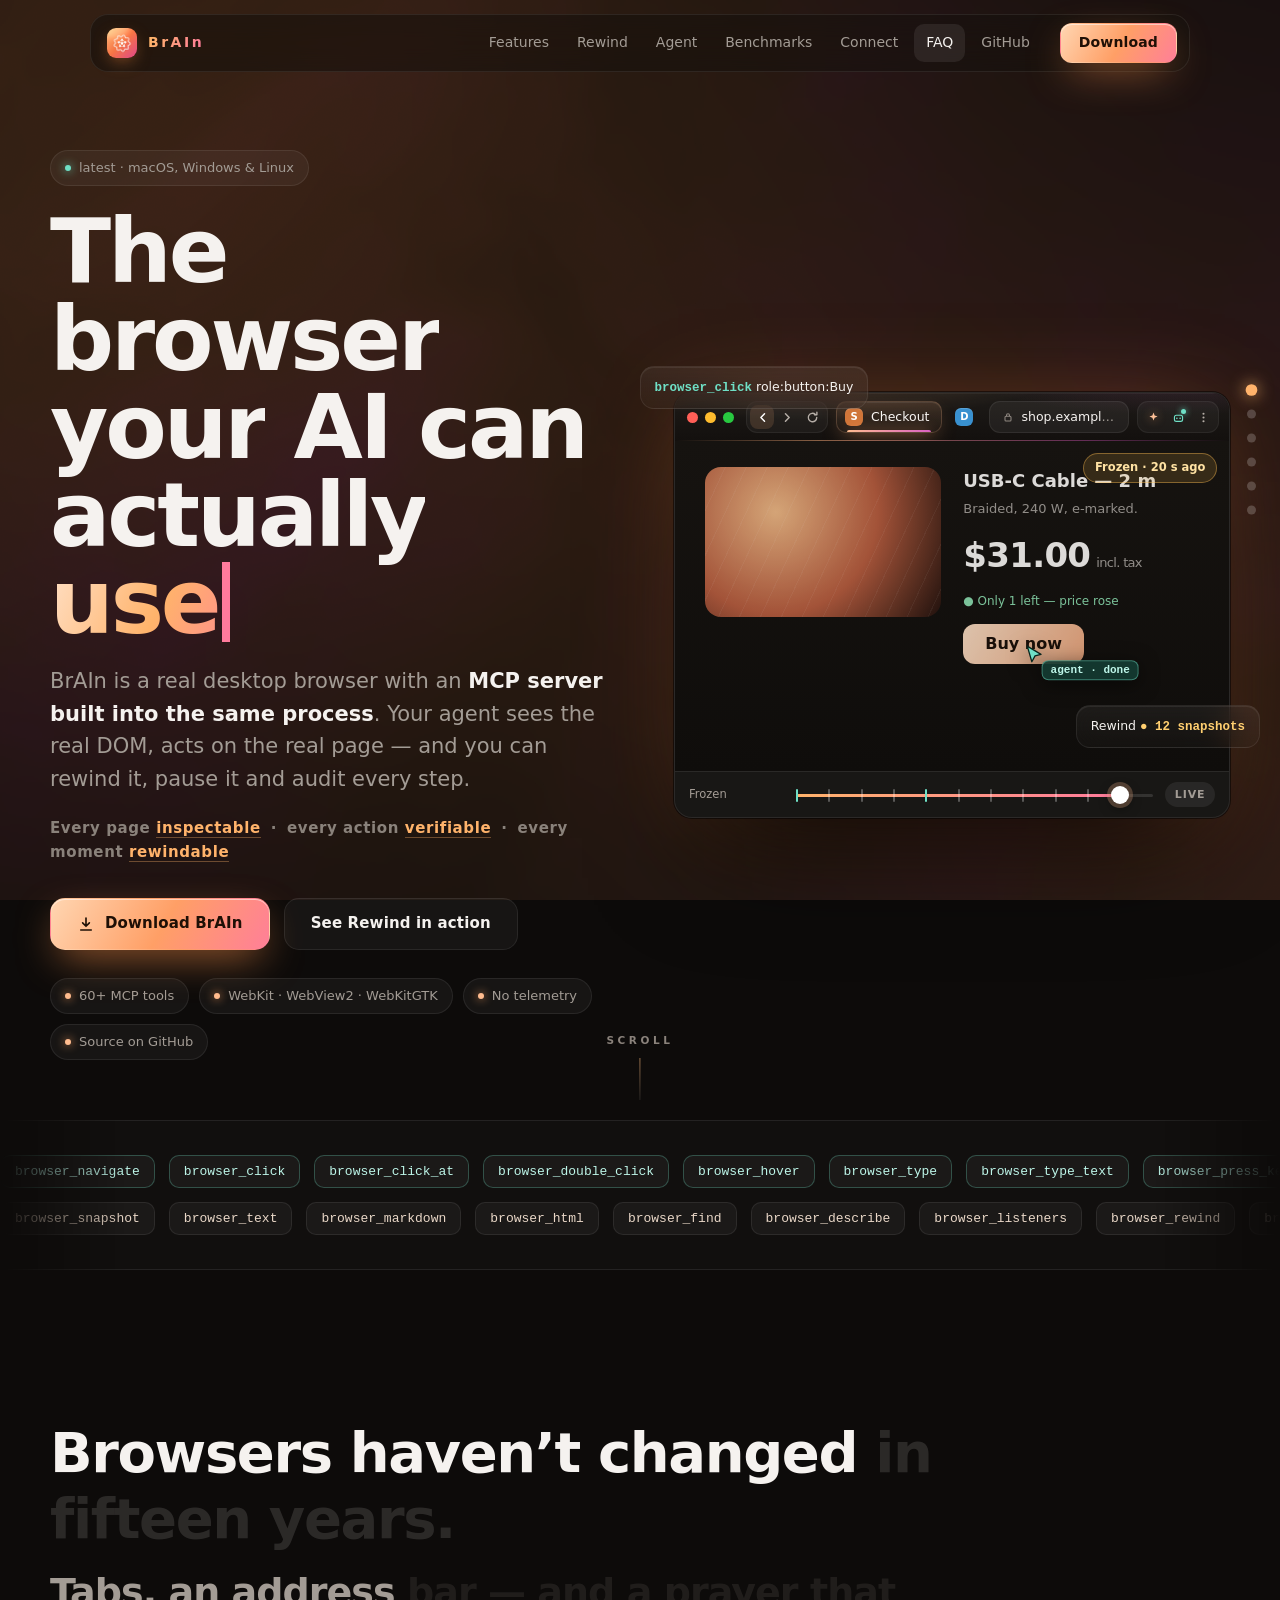
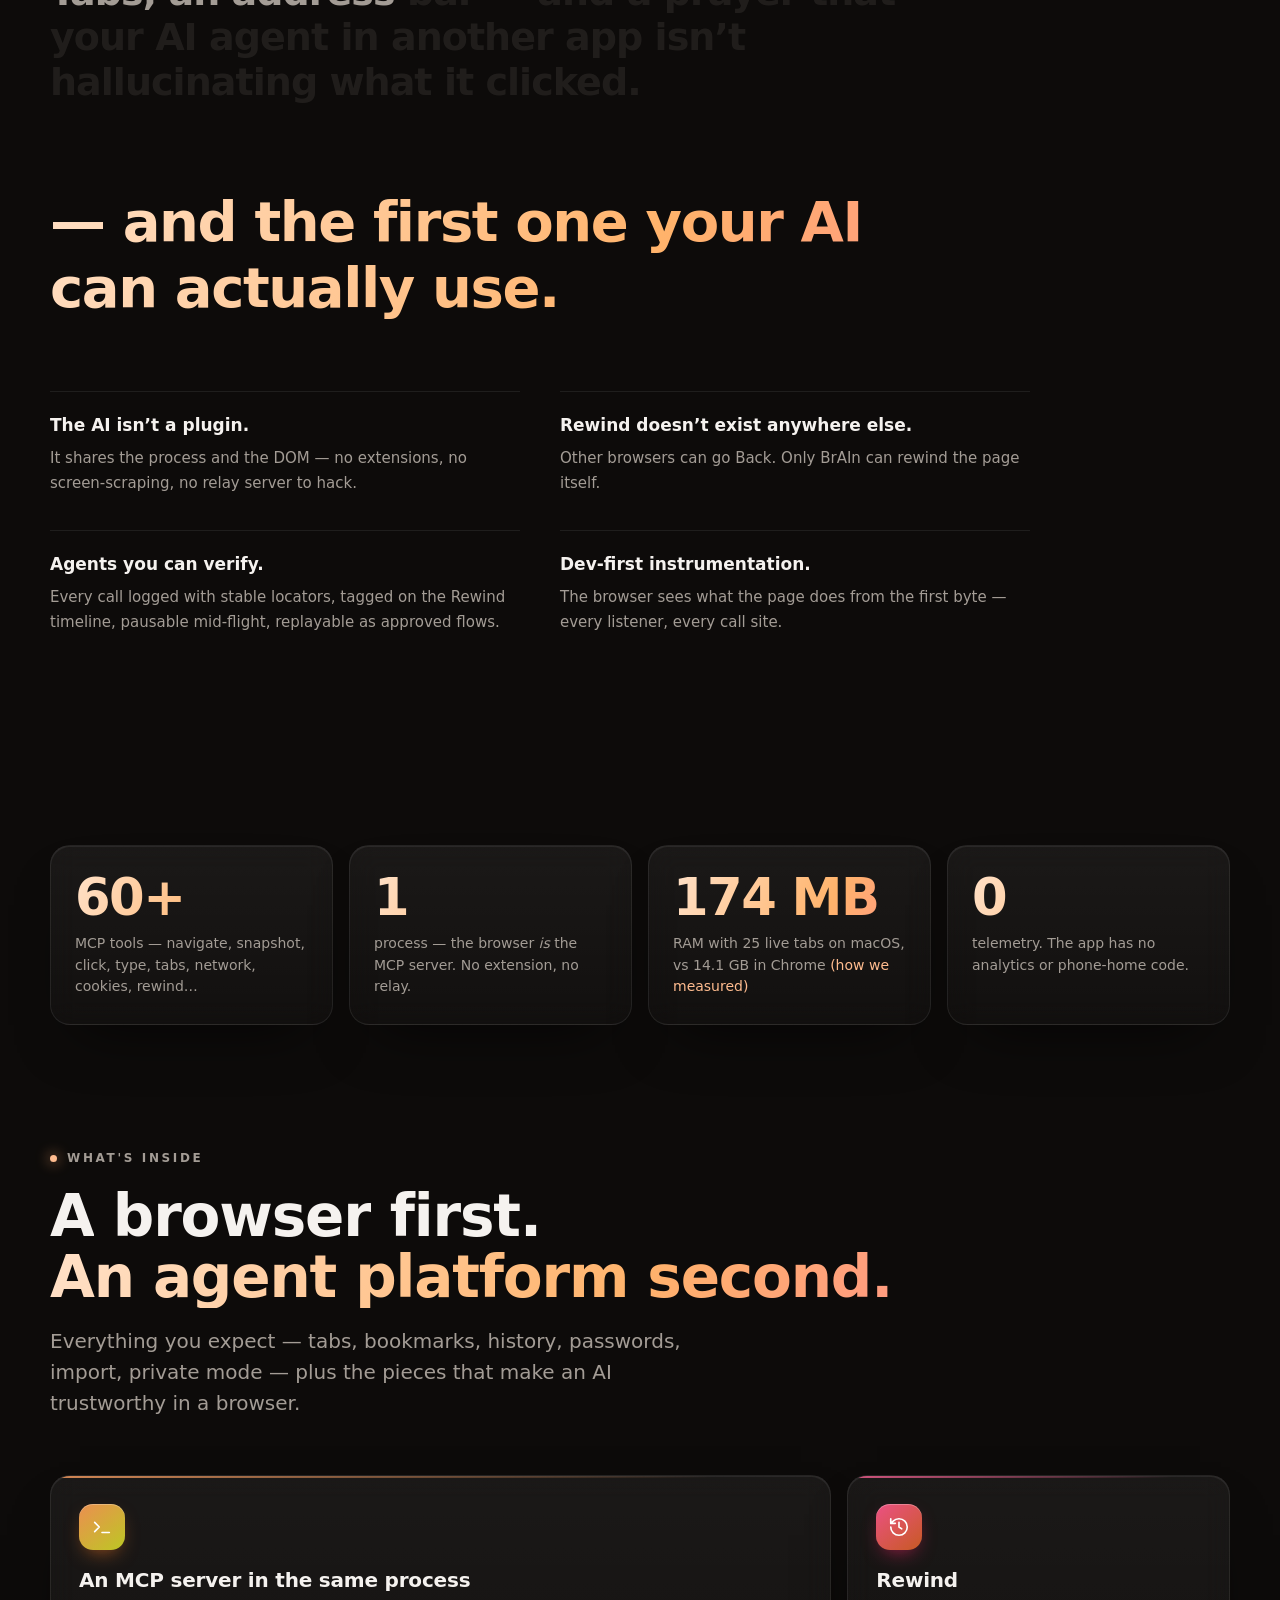
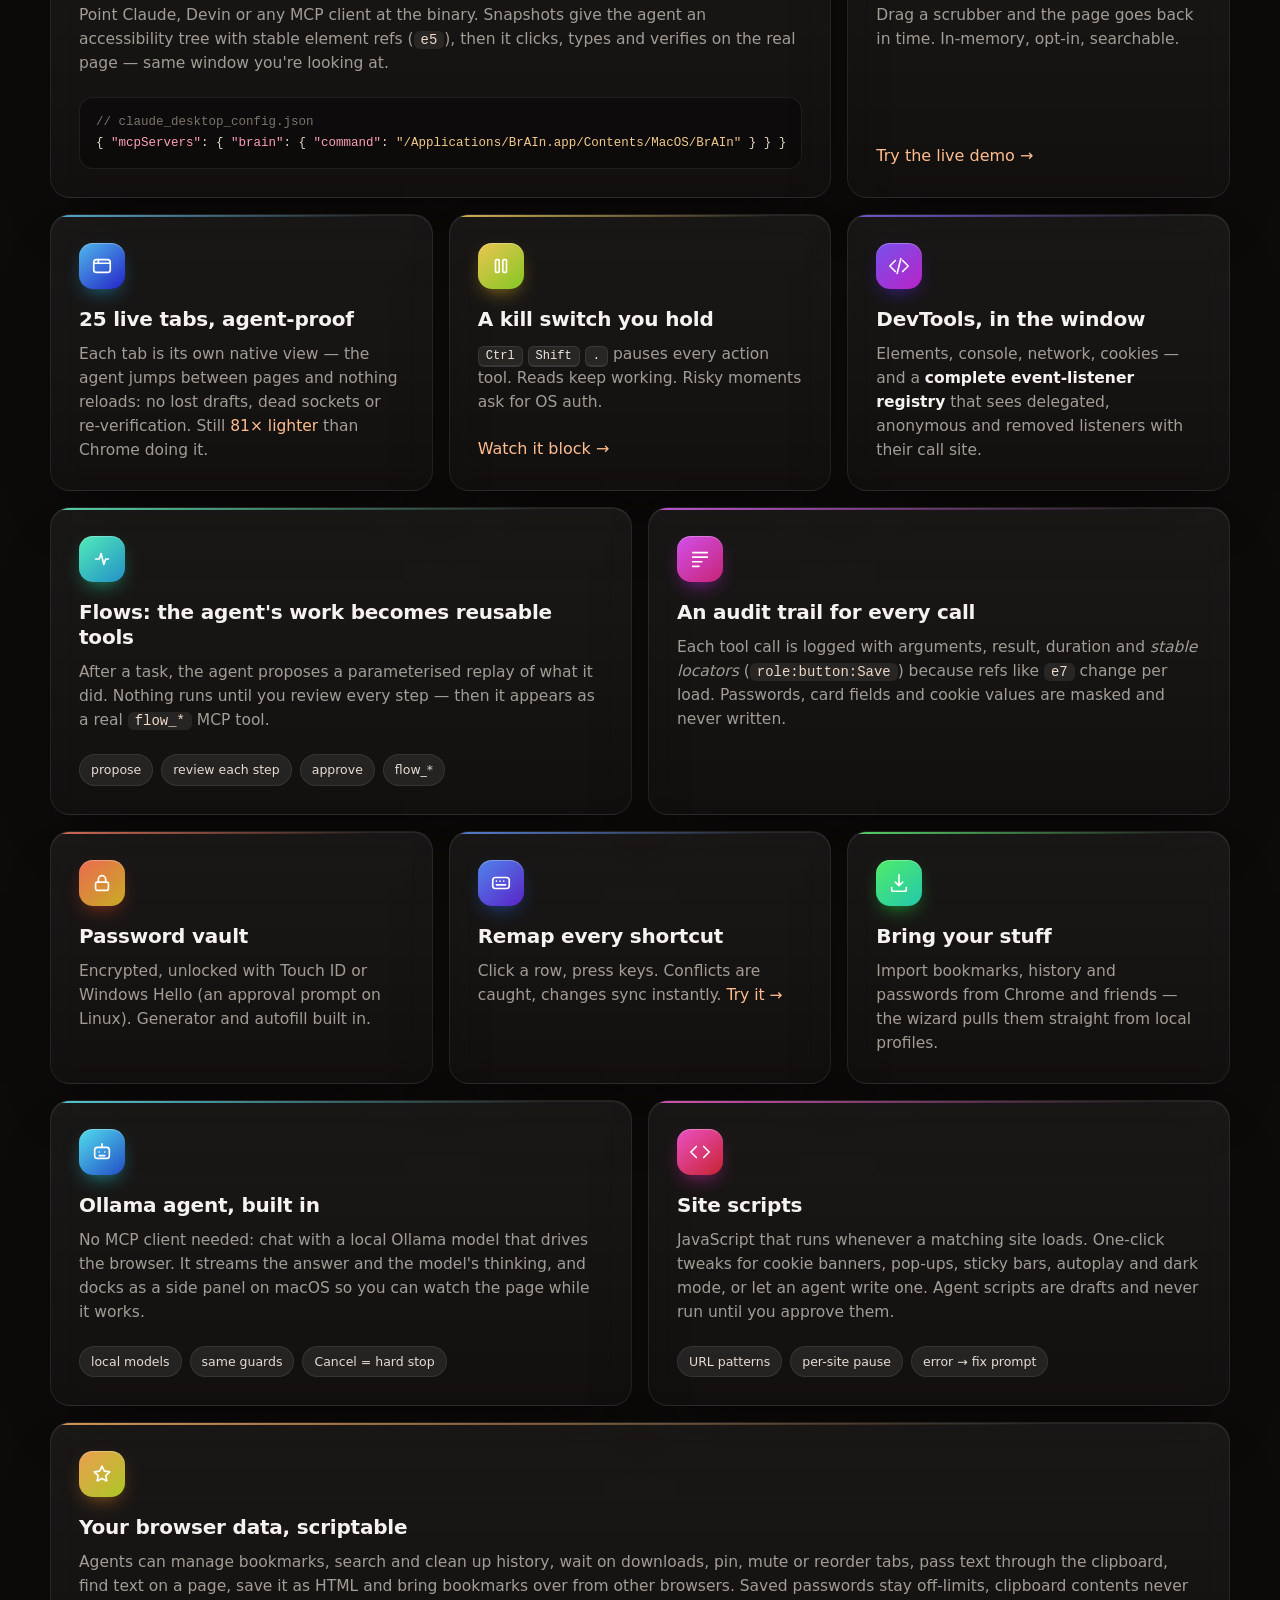
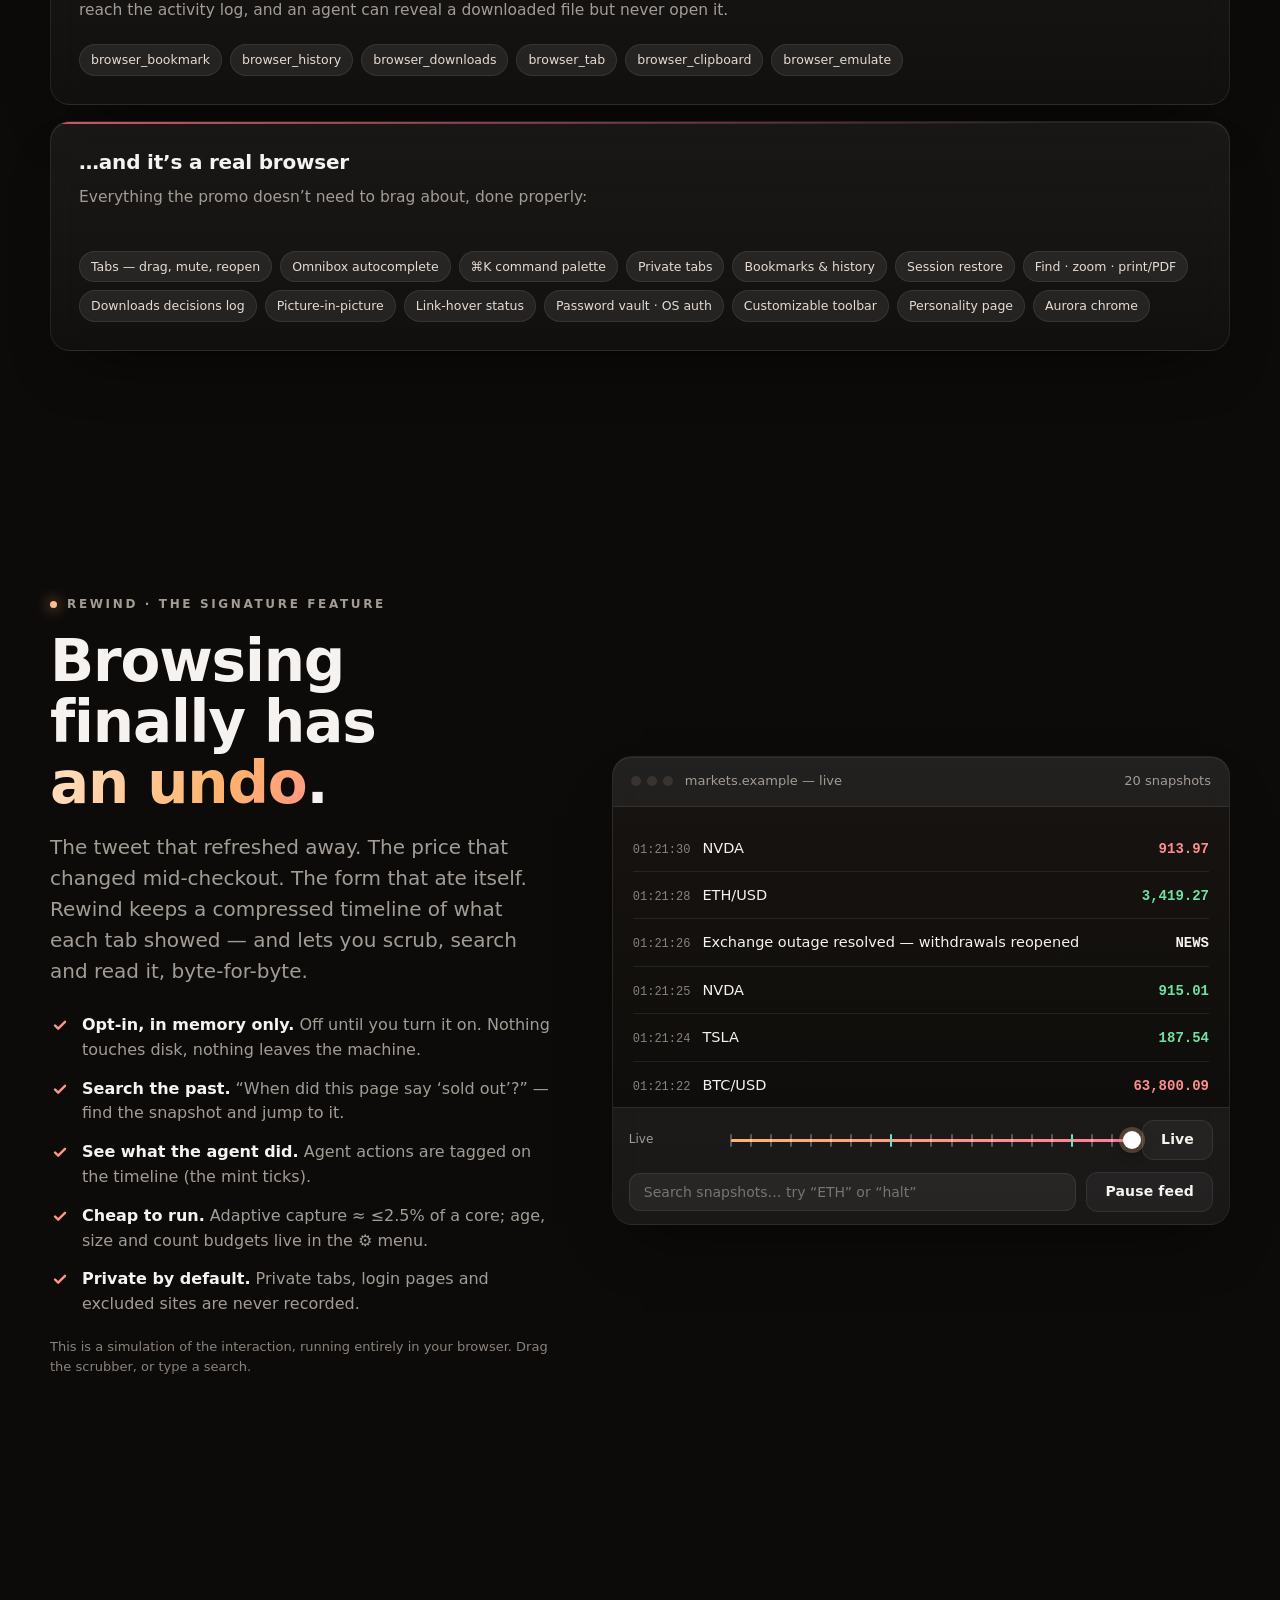
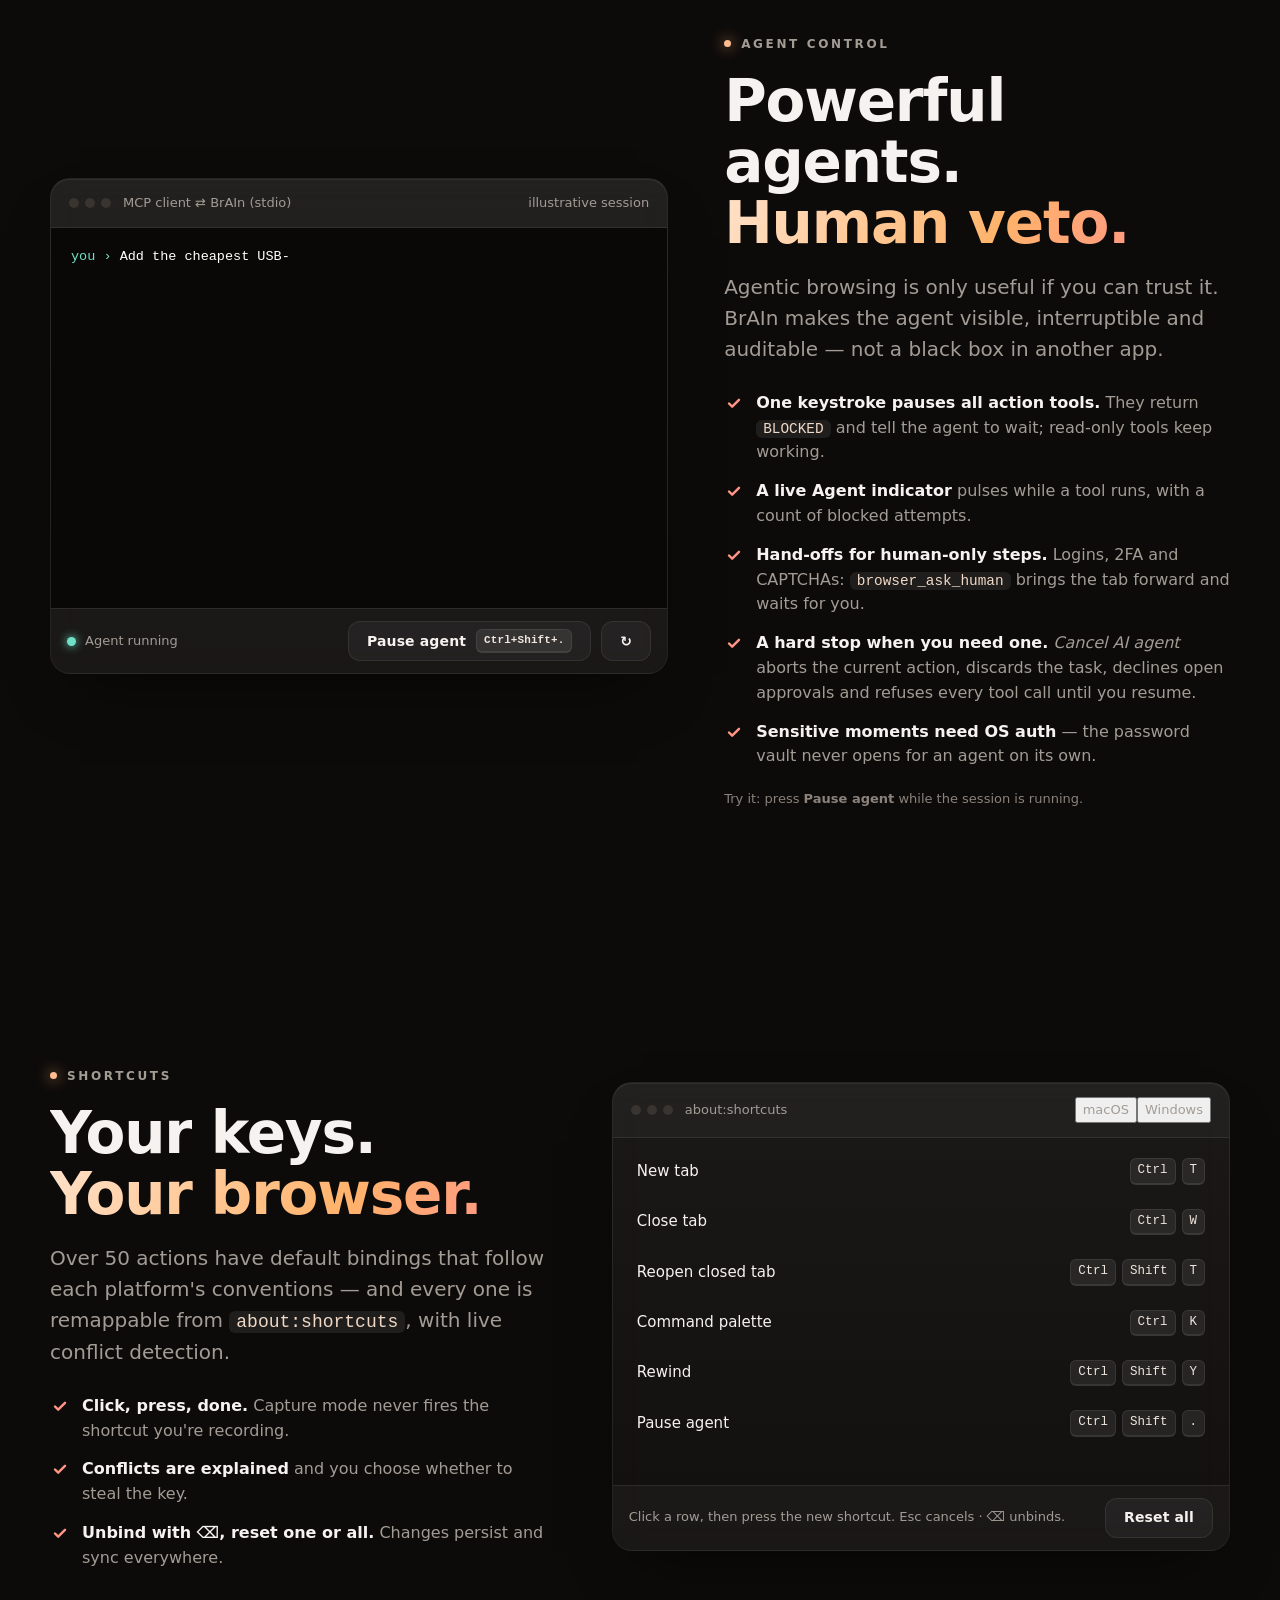
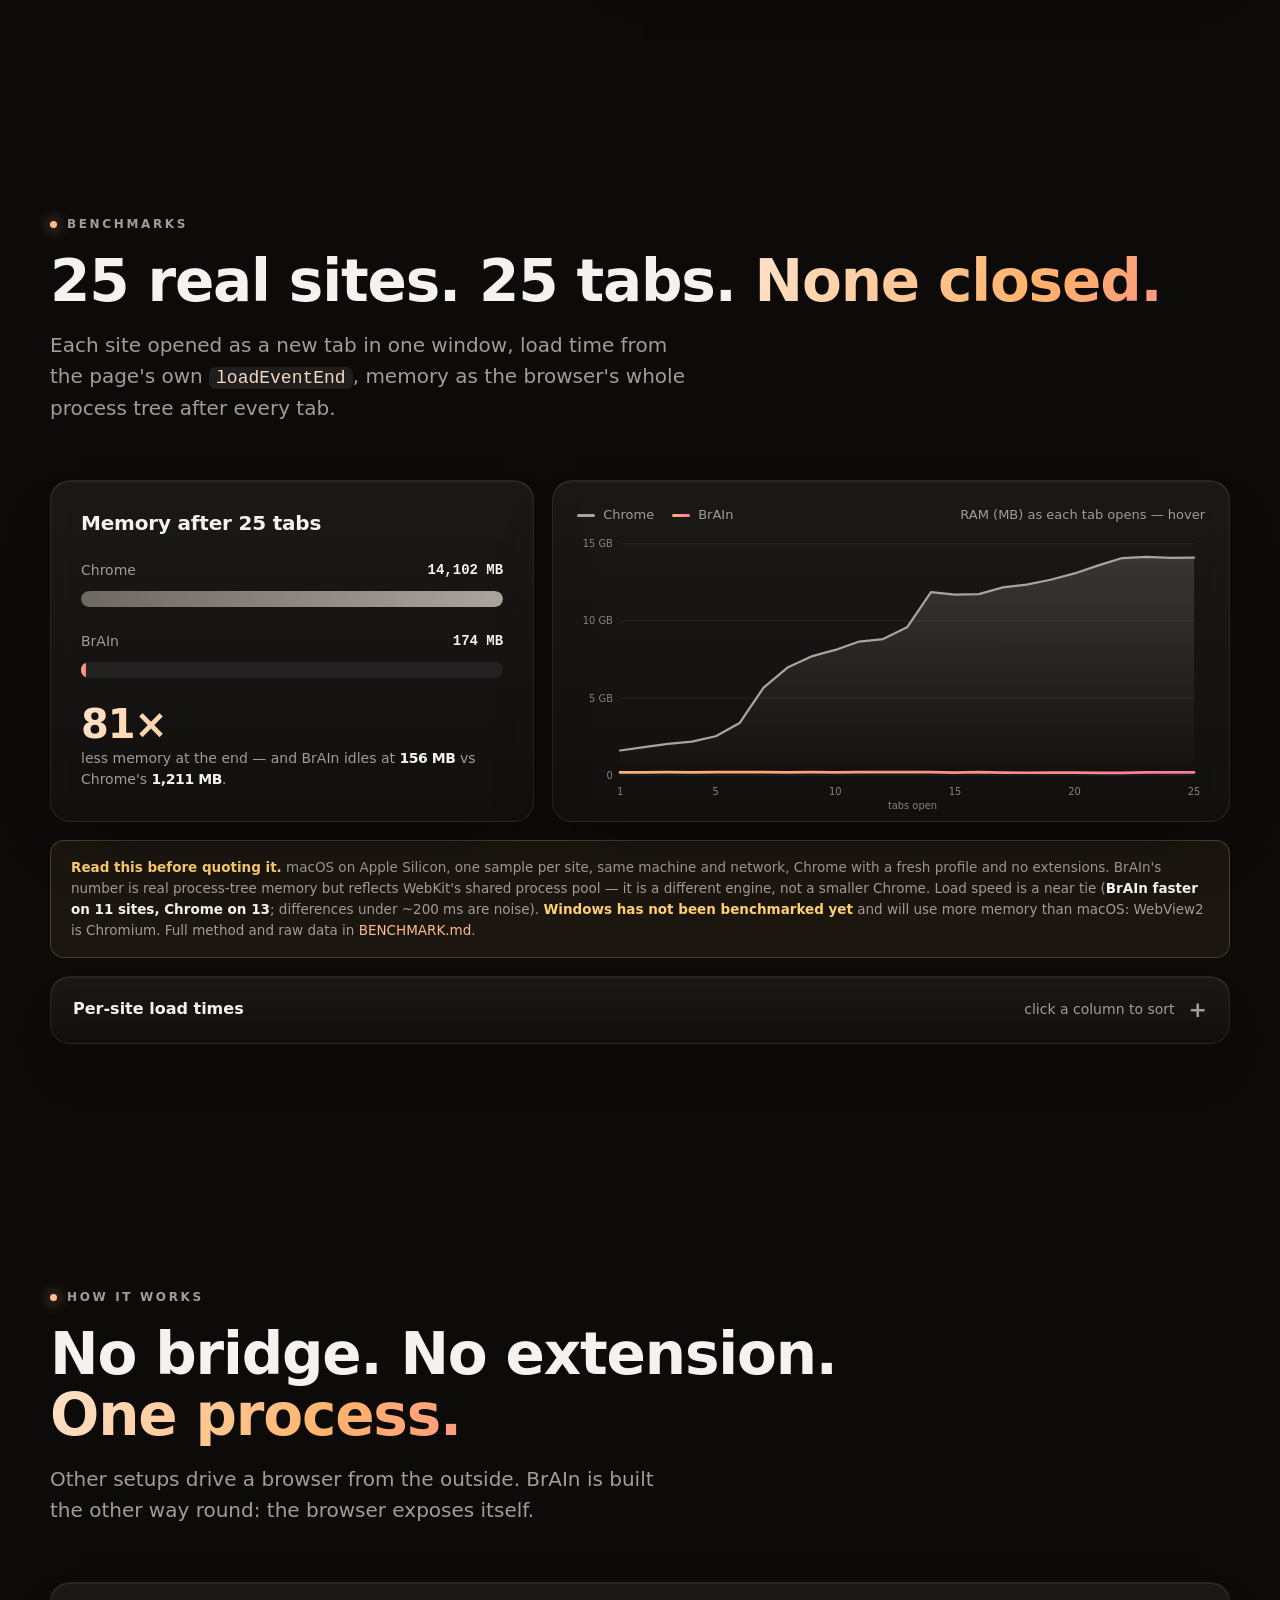
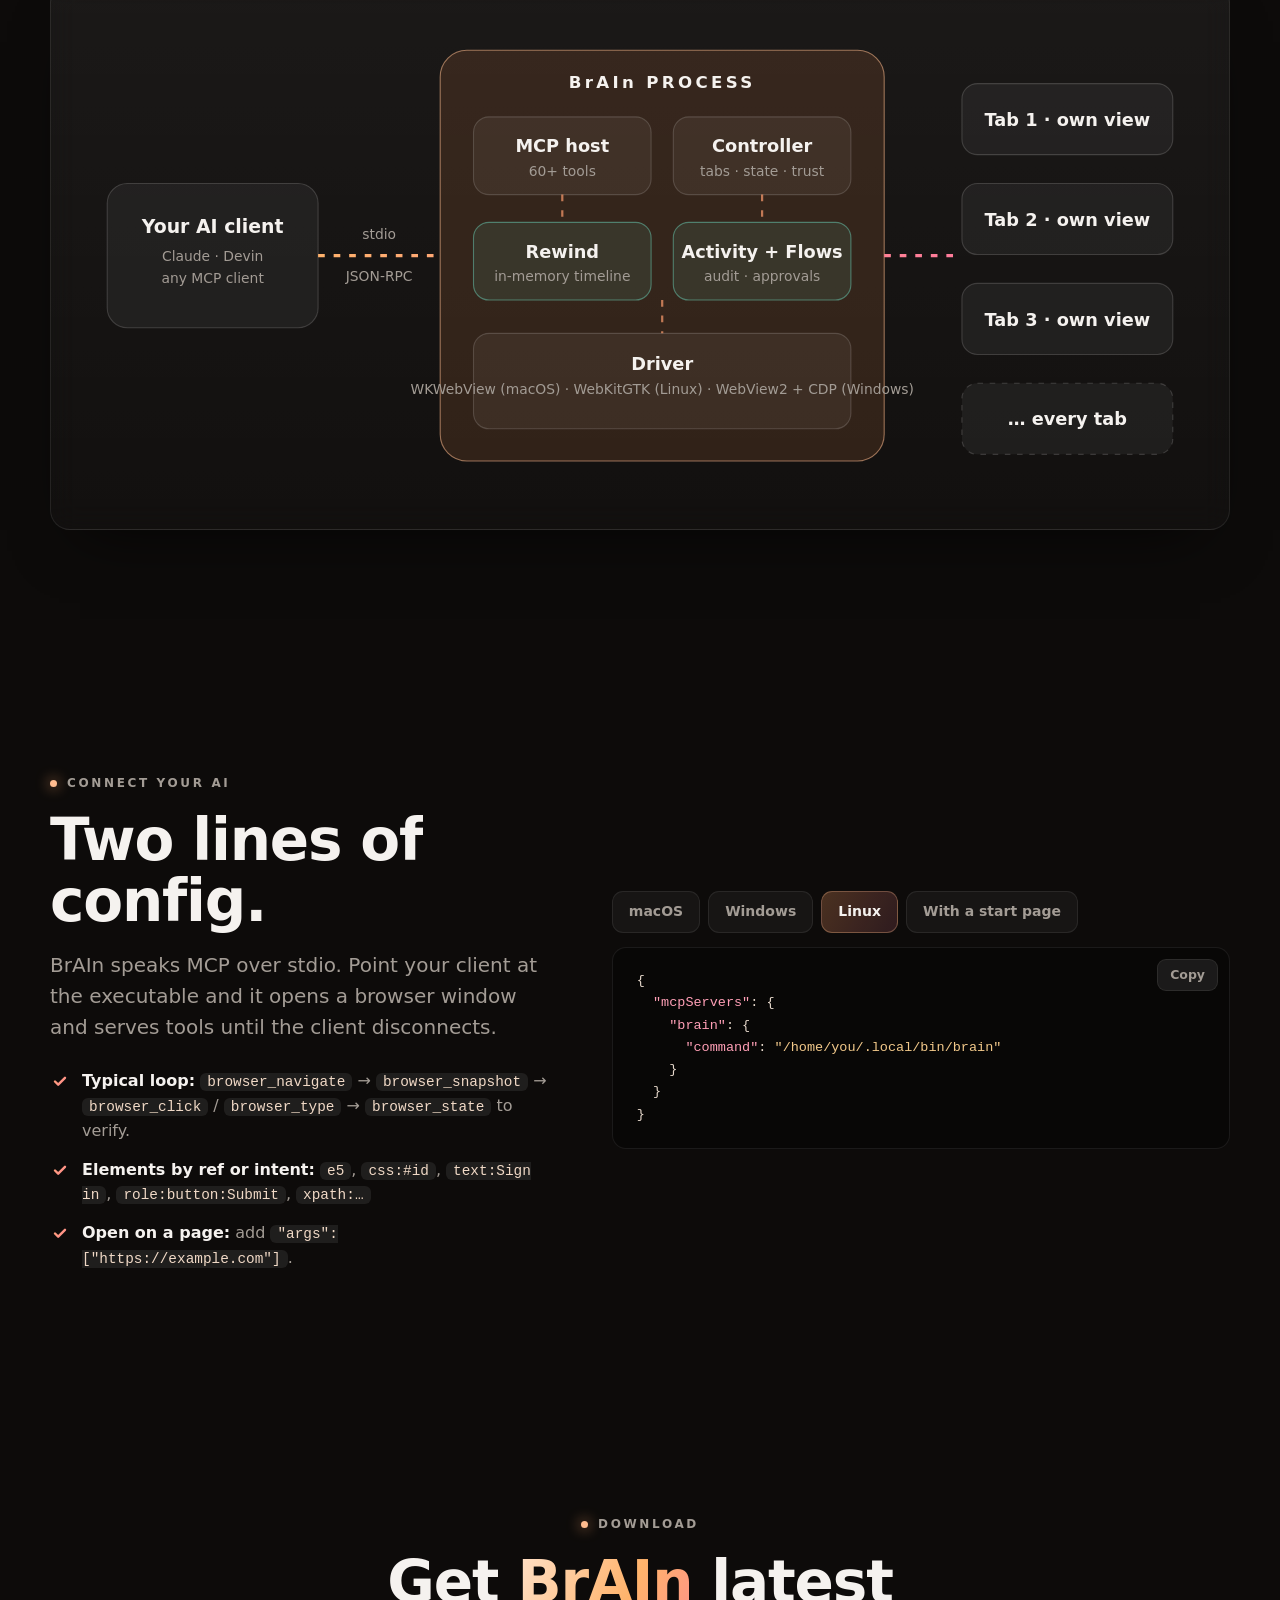
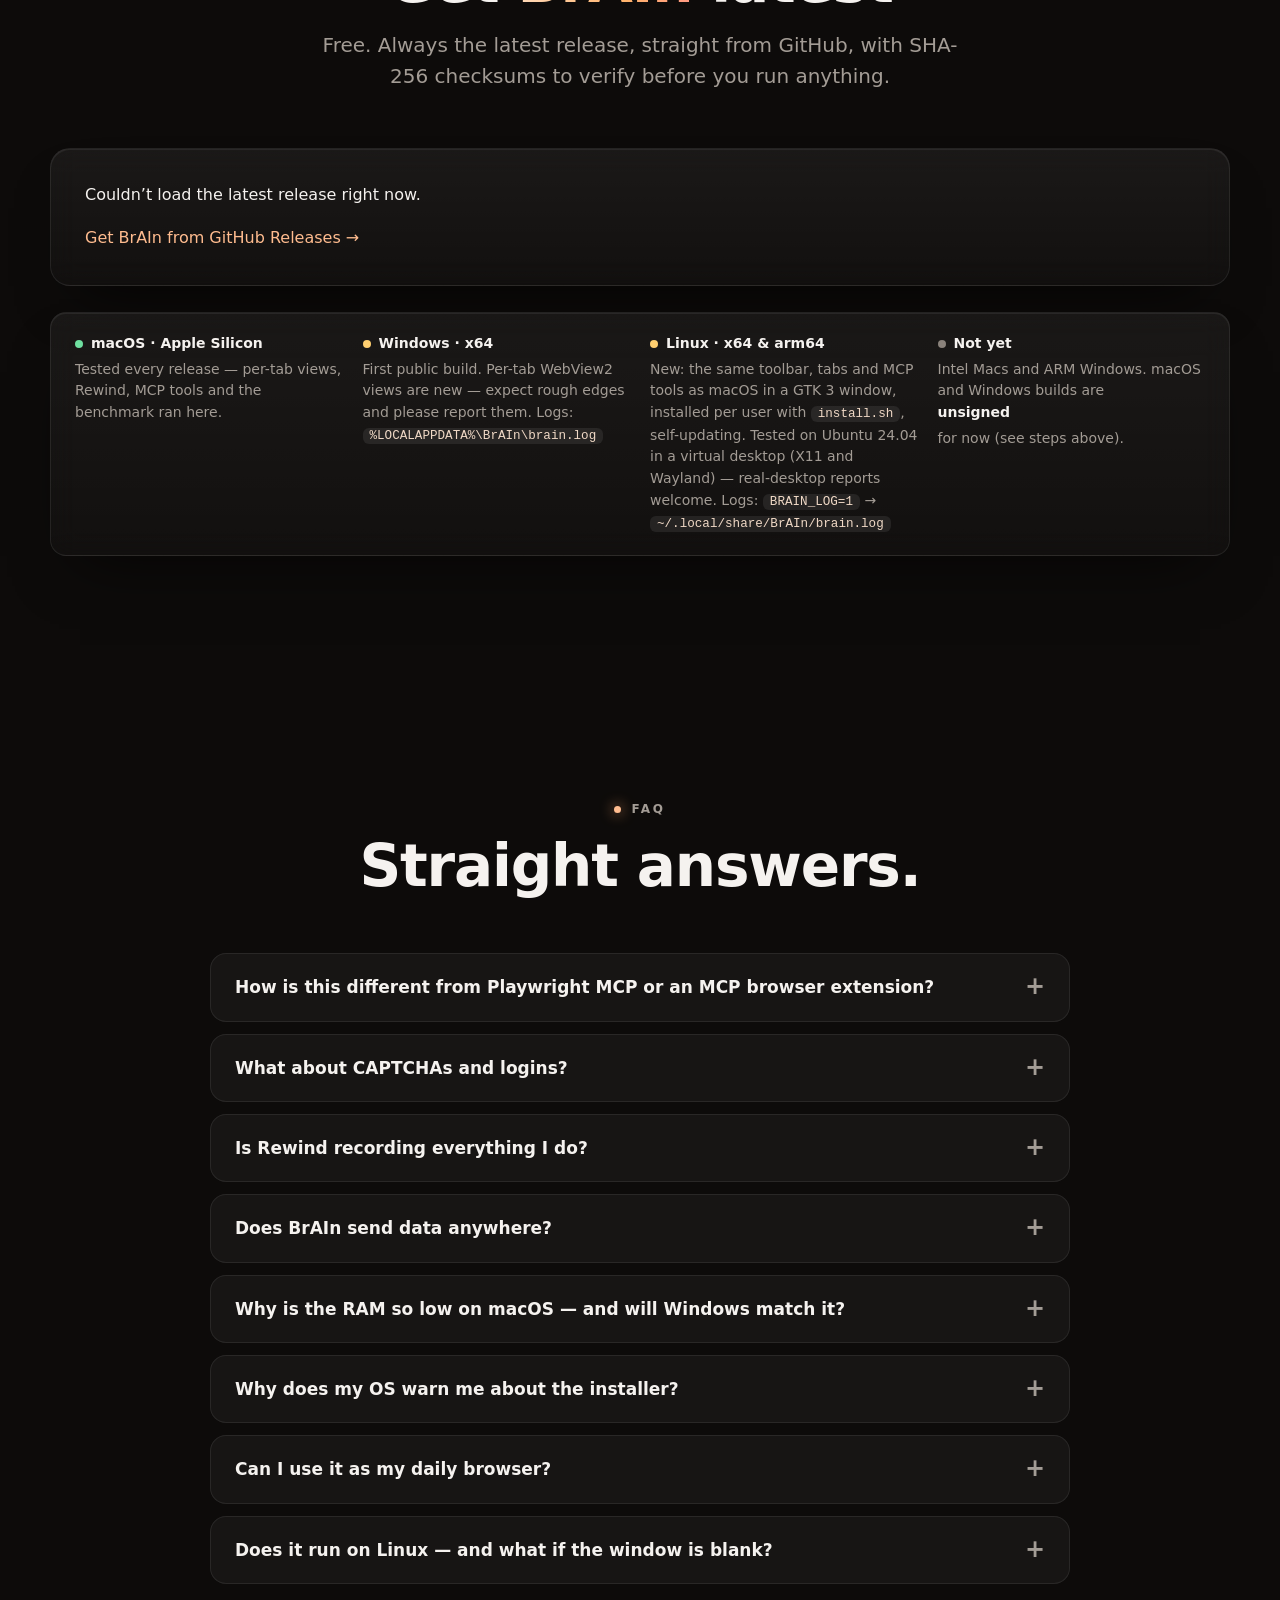
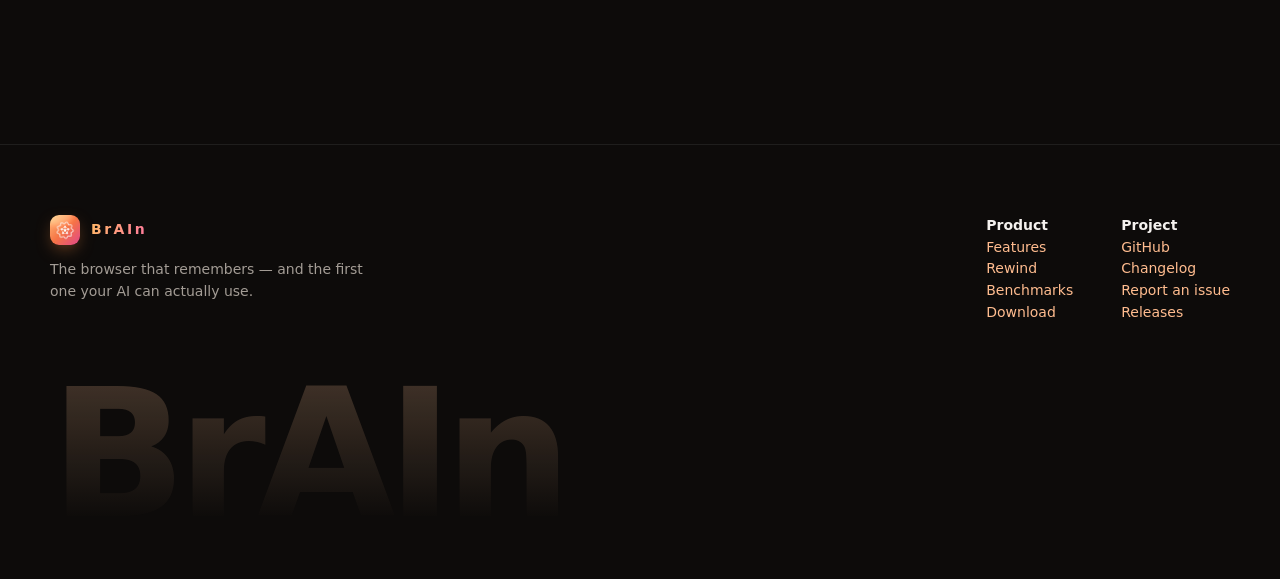
==== commit 7a560233: "Release 1.8.0: Linux becomes a full platform (x64 and arm64) Added - Linux is the same browser as on" ====
--- a/website/index.html
+++ b/website/index.html
@@ -4,7 +4,7 @@
 <meta charset="utf-8">
 <meta name="viewport" content="width=device-width, initial-scale=1">
 <title>BrAIn — the browser your AI can actually use</title>
-<meta name="description" content="A desktop browser with an MCP server built in — Rewind page time-travel, a one-keystroke agent kill switch, dev-grade tooling. macOS &amp; Windows.">
+<meta name="description" content="A desktop browser with an MCP server built in — Rewind page time-travel, a one-keystroke agent kill switch, dev-grade tooling. macOS, Windows &amp; Linux.">
 <meta name="theme-color" content="#0d0b0a">
 <meta name="robots" content="index,follow,max-image-preview:large">
 <meta name="author" content="BrAIn">
@@ -35,7 +35,7 @@
   "name": "BrAIn",
   "description": "A real desktop browser with an MCP server built into the same process — every page inspectable, every action verifiable, every moment rewindable. Features Rewind page time-travel, in-window DevTools, a password vault, remappable shortcuts, site scripts, a built-in local Ollama agent and a one-keystroke agent kill switch.",
   "applicationCategory": "BrowserApplication",
-  "operatingSystem": "macOS, Windows",
+  "operatingSystem": "macOS, Windows, Linux",
   "url": "https://brain.gtgroup.dev/",
   "downloadUrl": "https://github.com/GranTurismo/BrAIn/releases/latest",
   "offers": { "@type": "Offer", "price": "0", "priceCurrency": "USD" },
@@ -53,8 +53,8 @@
     { "@type": "Question", "name": "What about CAPTCHAs and logins?", "acceptedAnswer": { "@type": "Answer", "text": "BrAIn doesn't try to defeat them. browser_ask_human brings the tab to the front, shows you a card, waits while you do the step, then the agent carries on. Passwords are never typed by the agent — the vault needs your OS authentication." } },
     { "@type": "Question", "name": "Is Rewind recording everything I do?", "acceptedAnswer": { "@type": "Answer", "text": "No. It is off by default and asks before it starts. When on, it keeps compressed DOM snapshots in memory only (never on disk), skips private tabs, login pages and sites you exclude, drops a tab's history when the tab closes, and enforces age and size budgets." } },
     { "@type": "Question", "name": "Does BrAIn send data anywhere?", "acceptedAnswer": { "@type": "Answer", "text": "There is no telemetry or analytics. The only call BrAIn makes on its own is the self-updater asking GitHub for the latest release (and downloading it, SHA-256 verified, when you accept). Otherwise it talks to the sites you visit, to your MCP client over stdio, and to a local Ollama server if you use the built-in agent." } },
-    { "@type": "Question", "name": "Why is the RAM so low on macOS — and will Windows match it?", "acceptedAnswer": { "@type": "Answer", "text": "On macOS each tab is a WKWebView; WebKit shares a process pool and throttles background pages hard. Windows uses WebView2, which is Chromium: expect Chromium-class memory per live tab." } },
-    { "@type": "Question", "name": "Why does my OS warn me about the installer?", "acceptedAnswer": { "@type": "Answer", "text": "The builds are not code-signed yet. Verify the SHA-256 on this page, then: on macOS right-click the app → Open; on Windows choose More info → Run anyway in SmartScreen." } },
+    { "@type": "Question", "name": "Why is the RAM so low on macOS — and will Windows match it?", "acceptedAnswer": { "@type": "Answer", "text": "On macOS each tab is a WKWebView; WebKit shares a process pool and throttles background pages hard. Windows uses WebView2, which is Chromium: expect Chromium-class memory per live tab. Linux uses WebKitGTK, the same engine family as macOS, but it has not been benchmarked." } },
+    { "@type": "Question", "name": "Why does my OS warn me about the installer?", "acceptedAnswer": { "@type": "Answer", "text": "The builds are not code-signed yet. Verify the SHA-256 on this page, then: on macOS right-click the app → Open; on Windows choose More info → Run anyway in SmartScreen. Linux has no such gate: unpack the archive and run install.sh." } },
     { "@type": "Question", "name": "Can I use it as my daily browser?", "acceptedAnswer": { "@type": "Answer", "text": "It has the daily-driver basics — tabs, bookmarks, history, autocomplete, downloads, private tabs, password vault, import, PiP, find, zoom, print, session restore. It does not have an extension store or sync." } }
   ]
 }
@@ -89,7 +89,7 @@
 <header class="hero" id="top">
   <div class="wrap cols">
     <div>
-      <span class="chip live rv"><i></i><span><span data-version>latest</span> · macOS &amp; Windows</span></span>
+      <span class="chip live rv"><i></i><span><span data-version>latest</span> · macOS, Windows &amp; Linux</span></span>
       <h1 class="rv" style="--d:.05s">The browser your AI can actually <span class="grad rot" id="rot">use</span><span class="rot"><span class="cursor"></span></span></h1>
       <p class="lead rv" style="--d:.12s">BrAIn is a real desktop browser with an <b style="color:var(--ink)">MCP server built into the same process</b>. Your agent sees the real DOM, acts on the real page — and you can rewind it, pause it and audit every step.</p>
       <p class="triplet rv" style="--d:.16s">Every page <a href="#features">inspectable</a><span>·</span>every action <a href="#agent">verifiable</a><span>·</span>every moment <a href="#rewind">rewindable</a></p>
@@ -102,7 +102,7 @@
       </div>
       <div class="meta rv" style="--d:.28s">
         <span class="chip"><i></i>60+ MCP tools</span>
-        <span class="chip"><i></i>WebKit · WebView2</span>
+        <span class="chip"><i></i>WebKit · WebView2 · WebKitGTK</span>
         <span class="chip"><i></i>No telemetry</span>
         <span class="chip"><i></i>Source on GitHub</span>
       </div>
@@ -228,7 +228,7 @@
       <div class="card b-h spot rv">
         <div class="icon"><svg viewBox="0 0 24 24"><rect x="5" y="11" width="14" height="9" rx="2"/><path d="M8 11V8a4 4 0 118 0v3"/></svg></div>
         <h3>Password vault</h3>
-        <p>Encrypted, unlocked with Touch ID or Windows Hello. Generator and autofill built in.</p>
+        <p>Encrypted, unlocked with Touch ID or Windows Hello (an approval prompt on Linux). Generator and autofill built in.</p>
       </div>
       <div class="card b-i spot rv" style="--d:.05s">
         <div class="icon"><svg viewBox="0 0 24 24"><rect x="3" y="6" width="18" height="12" rx="3"/><path d="M7 10h.01M11 10h.01M15 10h.01M7 14h10"/></svg></div>
@@ -402,7 +402,7 @@
         <rect class="node" x="530" y="90" width="160" height="70" rx="14"/><text x="610" y="122" text-anchor="middle" font-weight="650">Controller</text><text x="610" y="143" text-anchor="middle" class="sub">tabs · state · trust</text>
         <rect class="node mint" x="350" y="185" width="160" height="70" rx="14"/><text x="430" y="217" text-anchor="middle" font-weight="650">Rewind</text><text x="430" y="238" text-anchor="middle" class="sub">in-memory timeline</text>
         <rect class="node mint" x="530" y="185" width="160" height="70" rx="14"/><text x="610" y="217" text-anchor="middle" font-weight="650">Activity + Flows</text><text x="610" y="238" text-anchor="middle" class="sub">audit · approvals</text>
-        <rect class="node" x="350" y="285" width="340" height="86" rx="14"/><text x="520" y="318" text-anchor="middle" font-weight="650">Driver</text><text x="520" y="340" text-anchor="middle" class="sub">WKWebView (macOS) · WebView2 + CDP (Windows)</text>
+        <rect class="node" x="350" y="285" width="340" height="86" rx="14"/><text x="520" y="318" text-anchor="middle" font-weight="650">Driver</text><text x="520" y="340" text-anchor="middle" class="sub">WKWebView (macOS) · WebKitGTK (Linux) · WebView2 + CDP (Windows)</text>
         <path class="flow" d="M430 160 V185 M610 160 V185 M520 255 V285" stroke="#ff9f6e" stroke-width="2" fill="none" opacity=".7"/>
 
         <path class="flow" d="M720 215 H790" stroke="url(#g1)" stroke-width="3" fill="none"/>
@@ -429,7 +429,7 @@
       </ul>
     </div>
     <div class="rv" style="--d:.1s">
-      <div class="tabsrow" id="cfgTabs"><button data-c="mac" class="on">macOS</button><button data-c="win">Windows</button><button data-c="args">With a start page</button></div>
+      <div class="tabsrow" id="cfgTabs"><button data-c="mac" class="on">macOS</button><button data-c="win">Windows</button><button data-c="linux">Linux</button><button data-c="args">With a start page</button></div>
       <div class="snip"><button class="copy" id="cfgCopy">Copy</button><div class="code" id="cfgCode"></div></div>
     </div>
   </div>
@@ -445,8 +445,8 @@
     <div class="status card rv">
       <div><b><span class="k" style="background:var(--good)"></span>macOS · Apple Silicon</b>Tested every release — per-tab views, Rewind, MCP tools and the benchmark ran here.</div>
       <div><b><span class="k" style="background:var(--warn)"></span>Windows · x64</b>First public build. Per-tab WebView2 views are new — expect rough edges and please report them. Logs: <code>%LOCALAPPDATA%\BrAIn\brain.log</code></div>
-      <div><b><span class="k" style="background:var(--warn)"></span>Linux · x64 (experimental)</b>Opens pages and navigates; in-page automation (MCP tools) is not available there yet. Untested on real hardware; needs GTK3 and WebKitGTK. <a href="https://github.com/GranTurismo/BrAIn/releases/latest">Get the .tar.gz from GitHub releases →</a></div>
-      <div><b><span class="k" style="background:var(--dim)"></span>Not yet</b>Intel Macs and ARM Windows. Builds are <b style="color:var(--ink)">unsigned</b> for now (see steps above).</div>
+      <div><b><span class="k" style="background:var(--warn)"></span>Linux · x64 &amp; arm64</b>New: the same toolbar, tabs and MCP tools as macOS in a GTK&nbsp;3 window, installed per user with <code>install.sh</code>, self-updating. Tested on Ubuntu 24.04 in a virtual desktop (X11 and Wayland) — real-desktop reports welcome. Logs: <code>BRAIN_LOG=1</code> → <code>~/.local/share/BrAIn/brain.log</code></div>
+      <div><b><span class="k" style="background:var(--dim)"></span>Not yet</b>Intel Macs and ARM Windows. macOS and Windows builds are <b style="color:var(--ink)">unsigned</b> for now (see steps above).</div>
     </div>
   </div>
 </section>
@@ -460,9 +460,10 @@
       <details><summary>What about CAPTCHAs and logins?</summary><div class="ans"><p>BrAIn doesn't try to defeat them. <code>browser_ask_human</code> brings the tab to the front, shows you a card, waits while you do the step, then the agent carries on. Passwords are never typed by the agent from memory — the vault needs your OS authentication.</p></div></details>
       <details><summary>Is Rewind recording everything I do?</summary><div class="ans"><p>No. It is off by default and asks before it starts. When on, it keeps compressed DOM snapshots in memory only (never on disk), skips private tabs, login pages and sites you exclude, drops a tab's history when the tab closes, and enforces age and size budgets. The agent can only read it if you separately allow that.</p></div></details>
       <details><summary>Does BrAIn send data anywhere?</summary><div class="ans"><p>There is no telemetry or analytics. The only call BrAIn makes on its own is the self-updater asking GitHub for the latest release (and downloading it, SHA-256 verified, when you accept). Otherwise it talks to the sites you visit, to your MCP client over stdio, and to a local Ollama server if you use the built-in agent. Whatever your AI client does with tool results is governed by that client.</p></div></details>
-      <details><summary>Why is the RAM so low on macOS — and will Windows match it?</summary><div class="ans"><p>On macOS each tab is a WKWebView; WebKit shares a process pool and throttles background pages hard. Windows uses WebView2, which is Chromium: expect Chromium-class memory per live tab, though it shares one browser process and our views avoid Chrome's extra helpers. I haven't measured Windows yet, so I won't quote a number.</p></div></details>
-      <details><summary>Why does my OS warn me about the installer?</summary><div class="ans"><p>The builds are not code-signed yet (that needs a paid certificate on each platform). Verify the SHA-256 on this page, then: on macOS right-click the app → Open (or <code>xattr -dr com.apple.quarantine /Applications/BrAIn.app</code>); on Windows choose <b>More info → Run anyway</b> in SmartScreen.</p></div></details>
+      <details><summary>Why is the RAM so low on macOS — and will Windows match it?</summary><div class="ans"><p>On macOS each tab is a WKWebView; WebKit shares a process pool and throttles background pages hard. Windows uses WebView2, which is Chromium: expect Chromium-class memory per live tab, though it shares one browser process and our views avoid Chrome's extra helpers. Linux uses WebKitGTK, the same engine family as macOS, so it should land closer to the Mac. I haven't measured Windows or Linux yet, so I won't quote a number.</p></div></details>
+      <details><summary>Why does my OS warn me about the installer?</summary><div class="ans"><p>The builds are not code-signed yet (that needs a paid certificate on each platform). Verify the SHA-256 on this page, then: on macOS right-click the app → Open (or <code>xattr -dr com.apple.quarantine /Applications/BrAIn.app</code>); on Windows choose <b>More info → Run anyway</b> in SmartScreen. Linux has no such warning: unpack the archive and run <code>install.sh</code>.</p></div></details>
       <details><summary>Can I use it as my daily browser?</summary><div class="ans"><p>It has the daily-driver basics — tabs, bookmarks, history, autocomplete, downloads, private tabs, password vault, import, PiP, find, zoom, print, session restore. It does not have an extension store or sync. Try it for a week and tell us what's missing.</p></div></details>
+      <details><summary>Does it run on Linux — and what if the window is blank?</summary><div class="ans"><p>Yes: x64 and arm64, on X11 and Wayland, with the same toolbar, tabs and MCP tools as on macOS. It needs GTK&nbsp;3 and WebKitGTK&nbsp;4.1 (<code>libwebkit2gtk-4.1-0 libgtk-3-0 libnotify4 libsecret-1-0</code> on Debian and Ubuntu). <code>install.sh</code> in the archive installs it for you alone, without root, and the app then updates itself. If the window comes up blank or black (seen with some NVIDIA setups), start it with <code>WEBKIT_DISABLE_DMABUF_RENDERER=1 brain</code>; if something misbehaves on Wayland, <code>GDK_BACKEND=x11 brain</code> runs it through XWayland. Linux is new, so please report what you find.</p></div></details>
     </div>
   </div>
 </section>
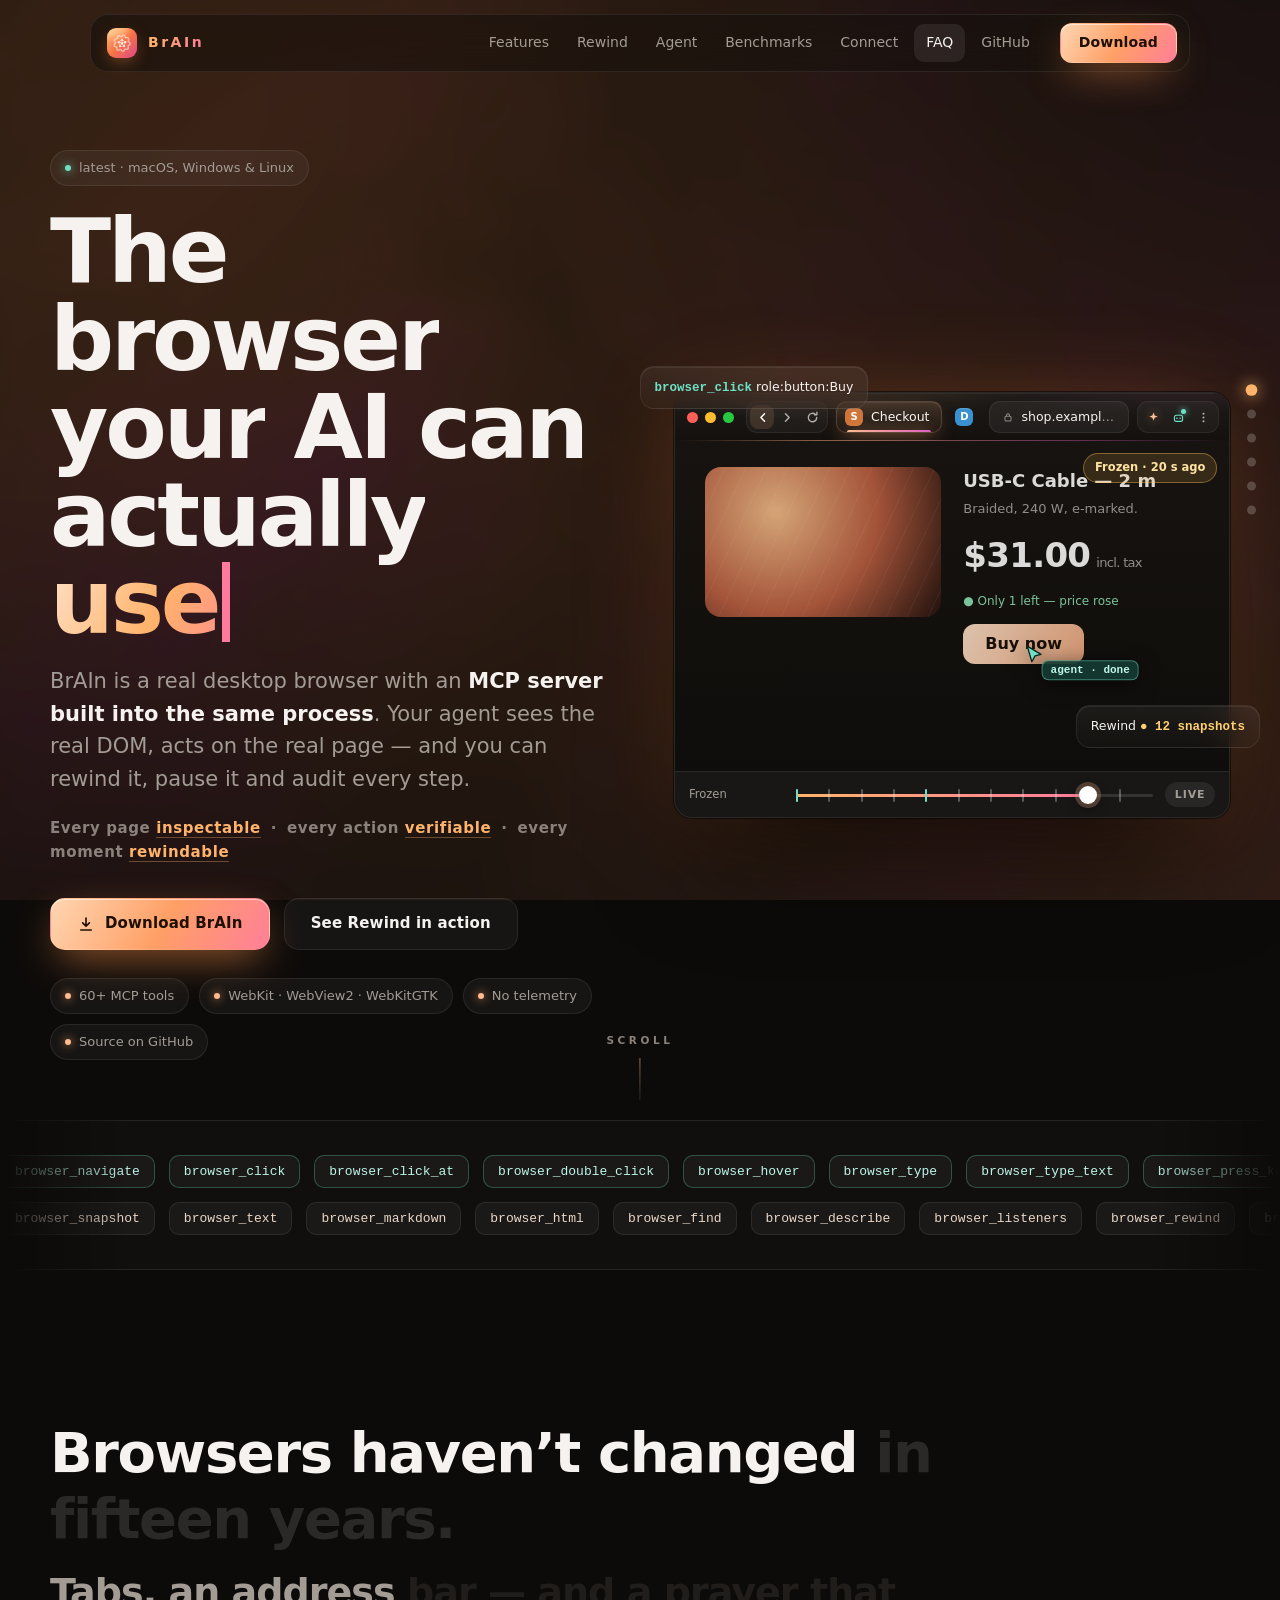
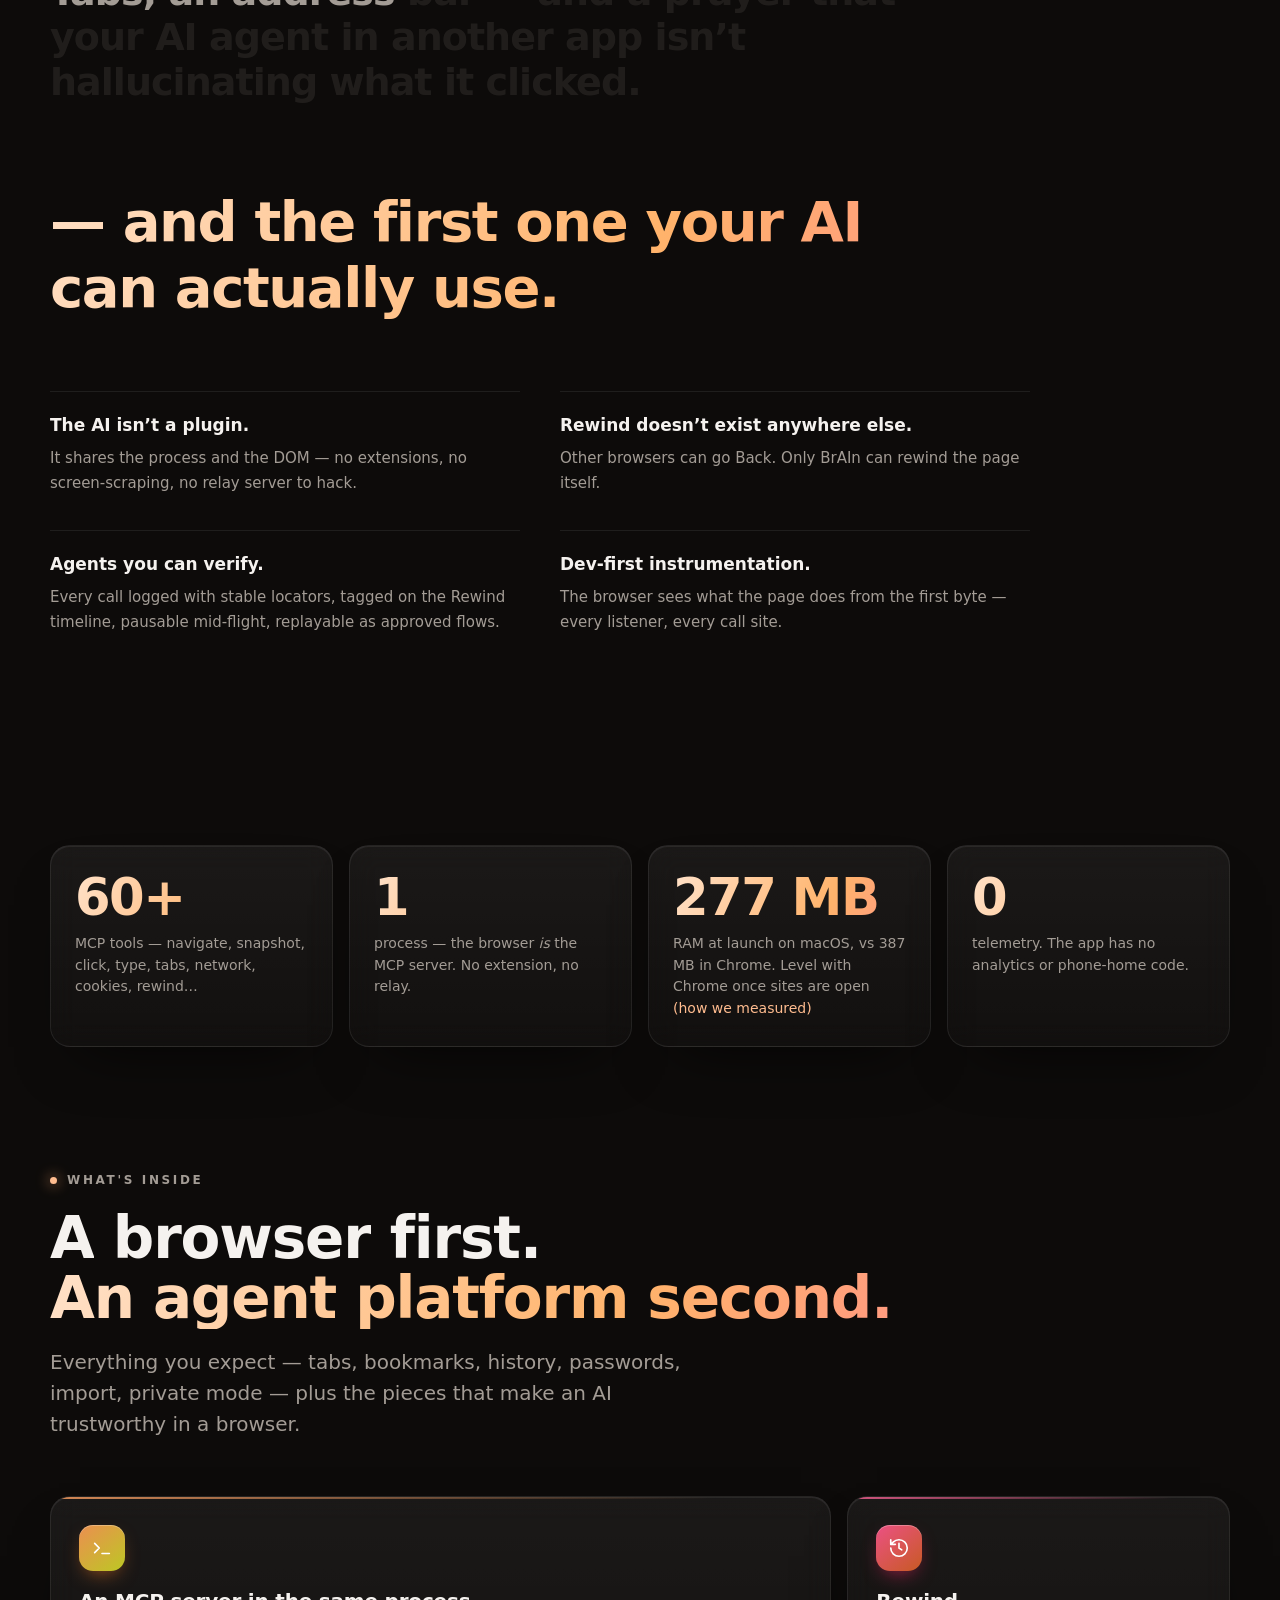
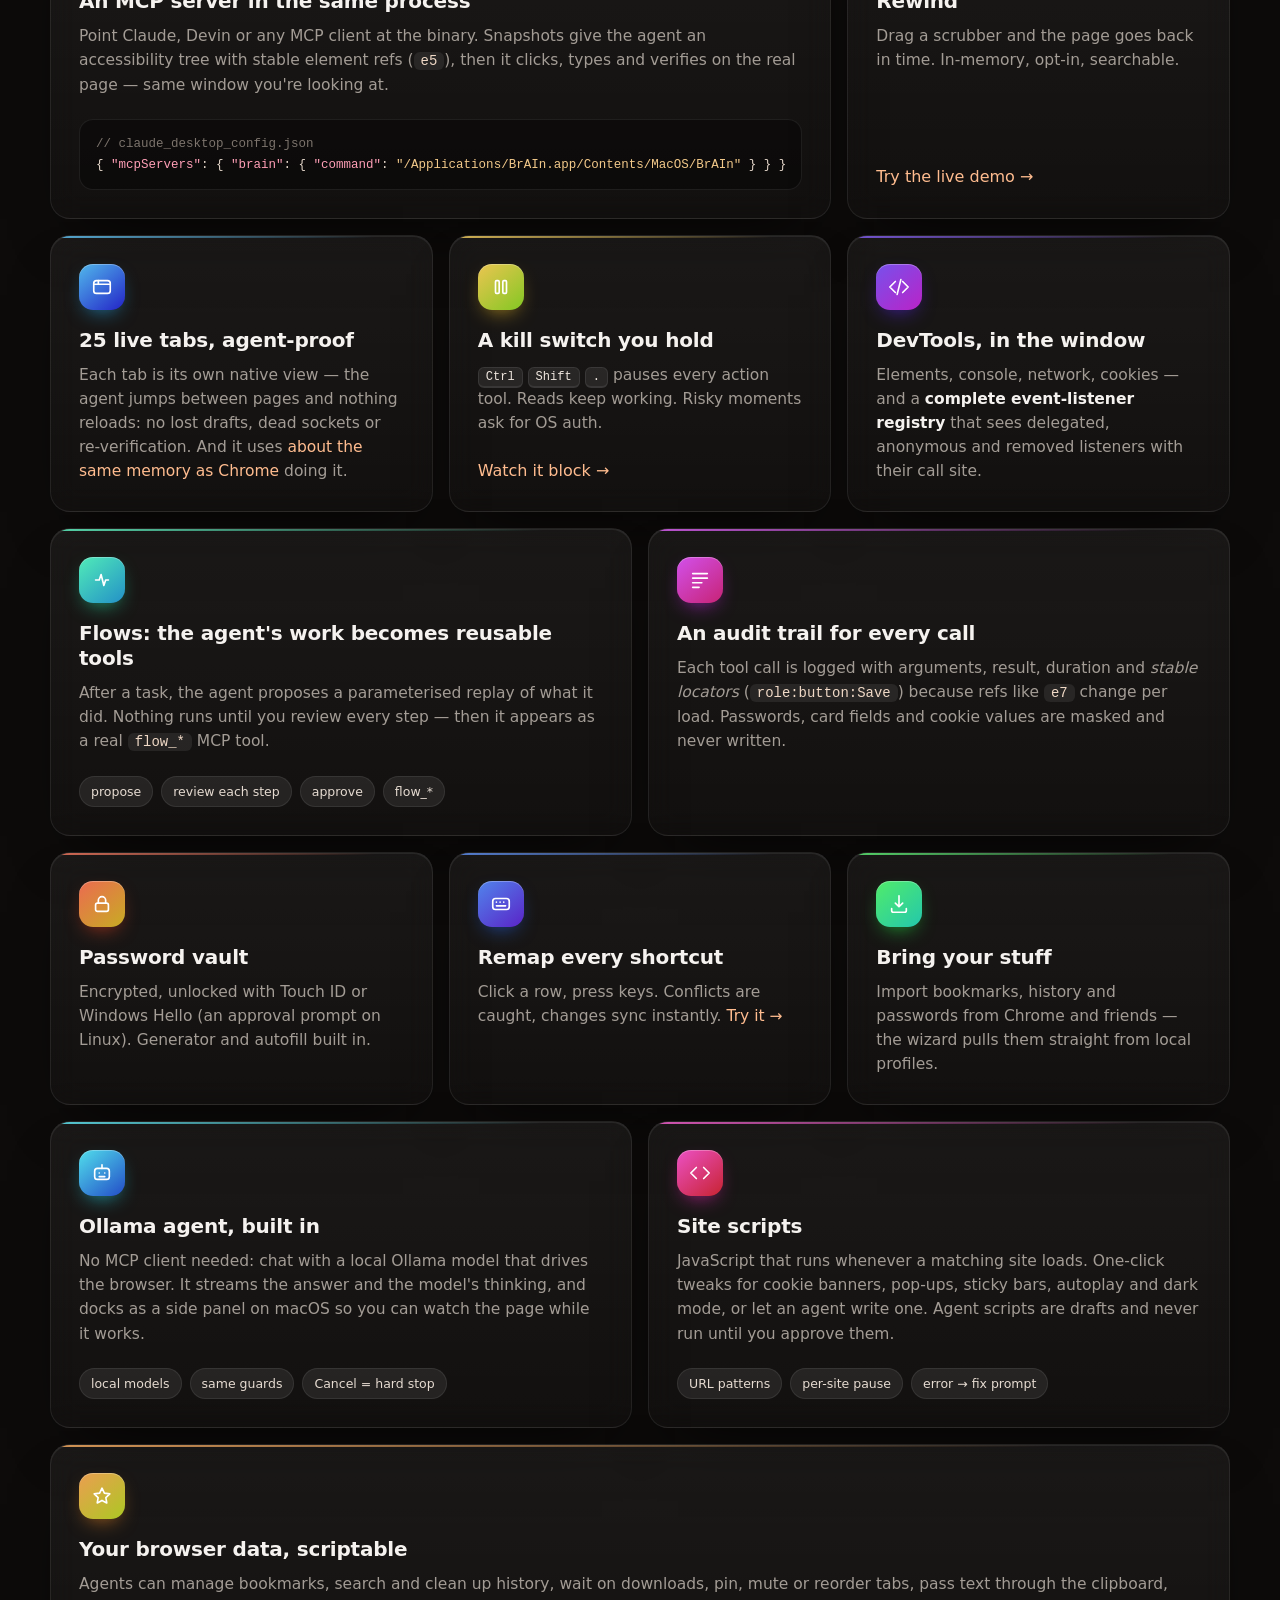
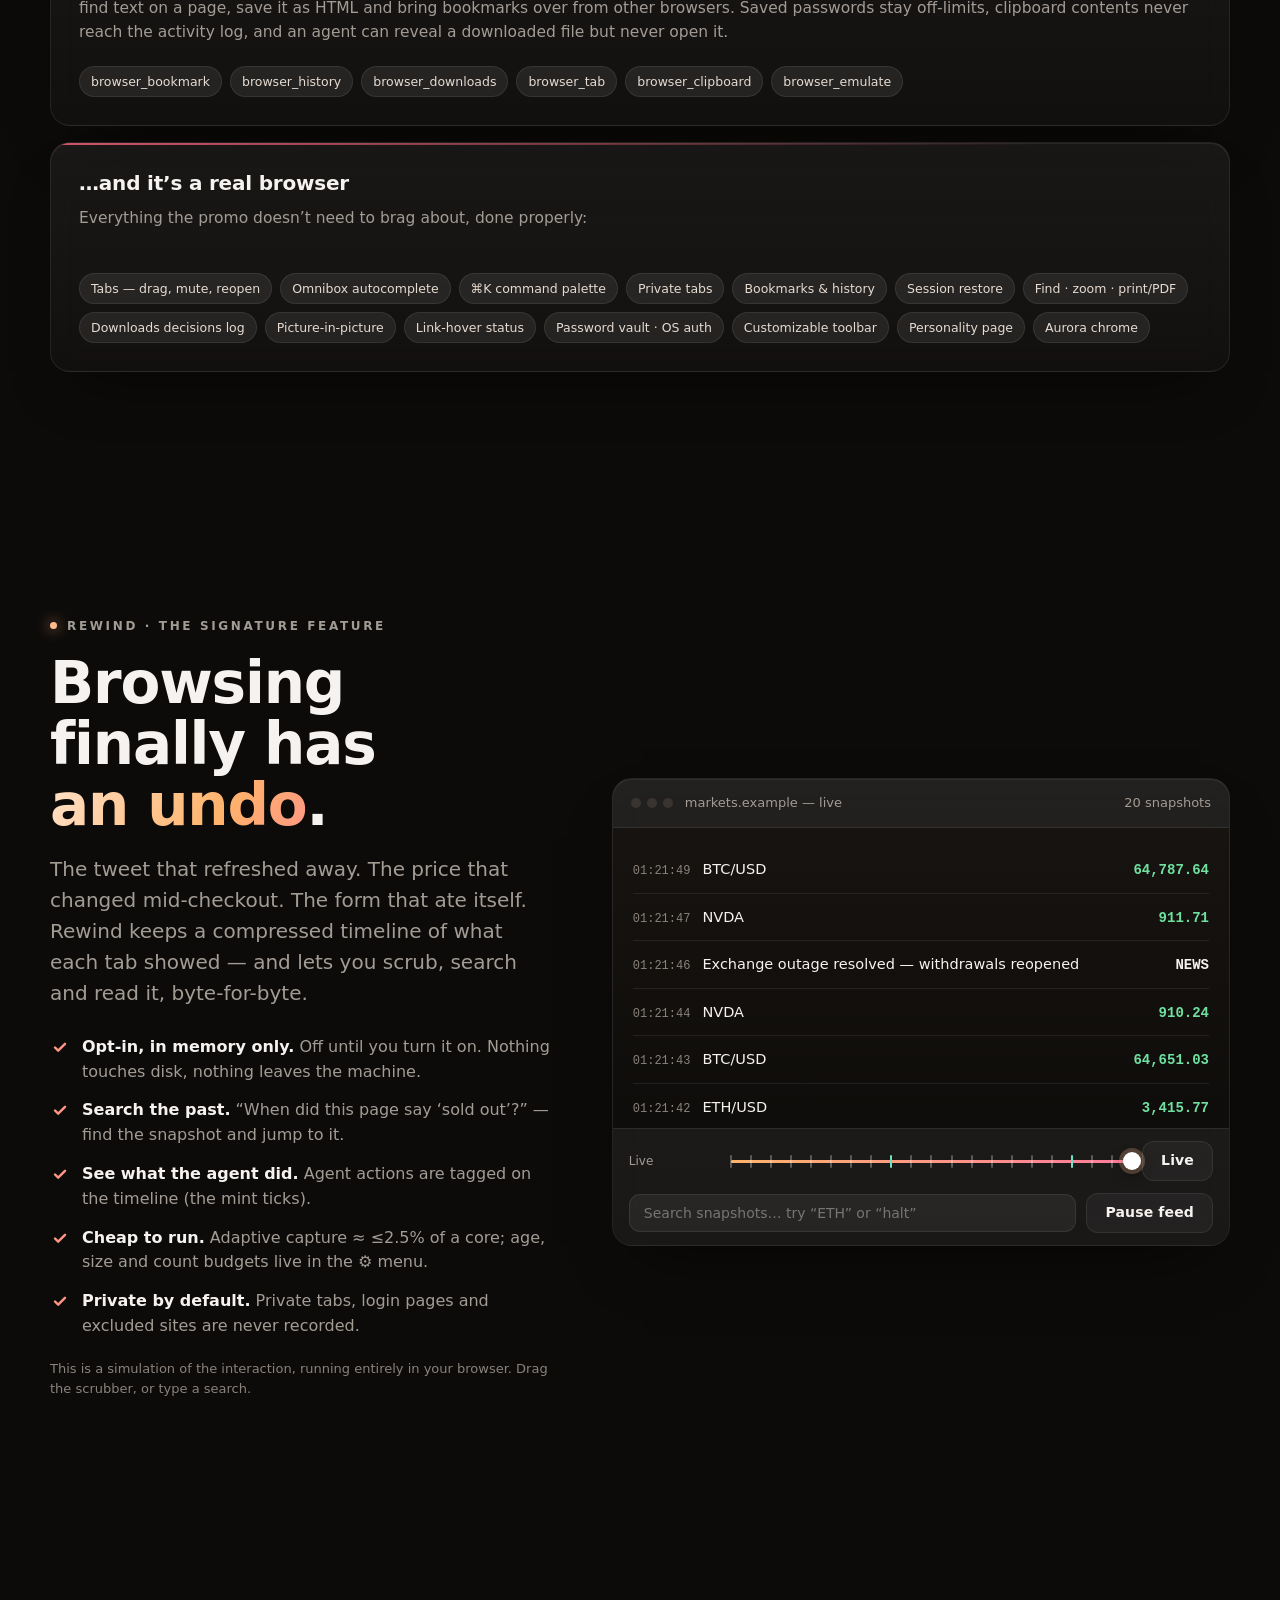
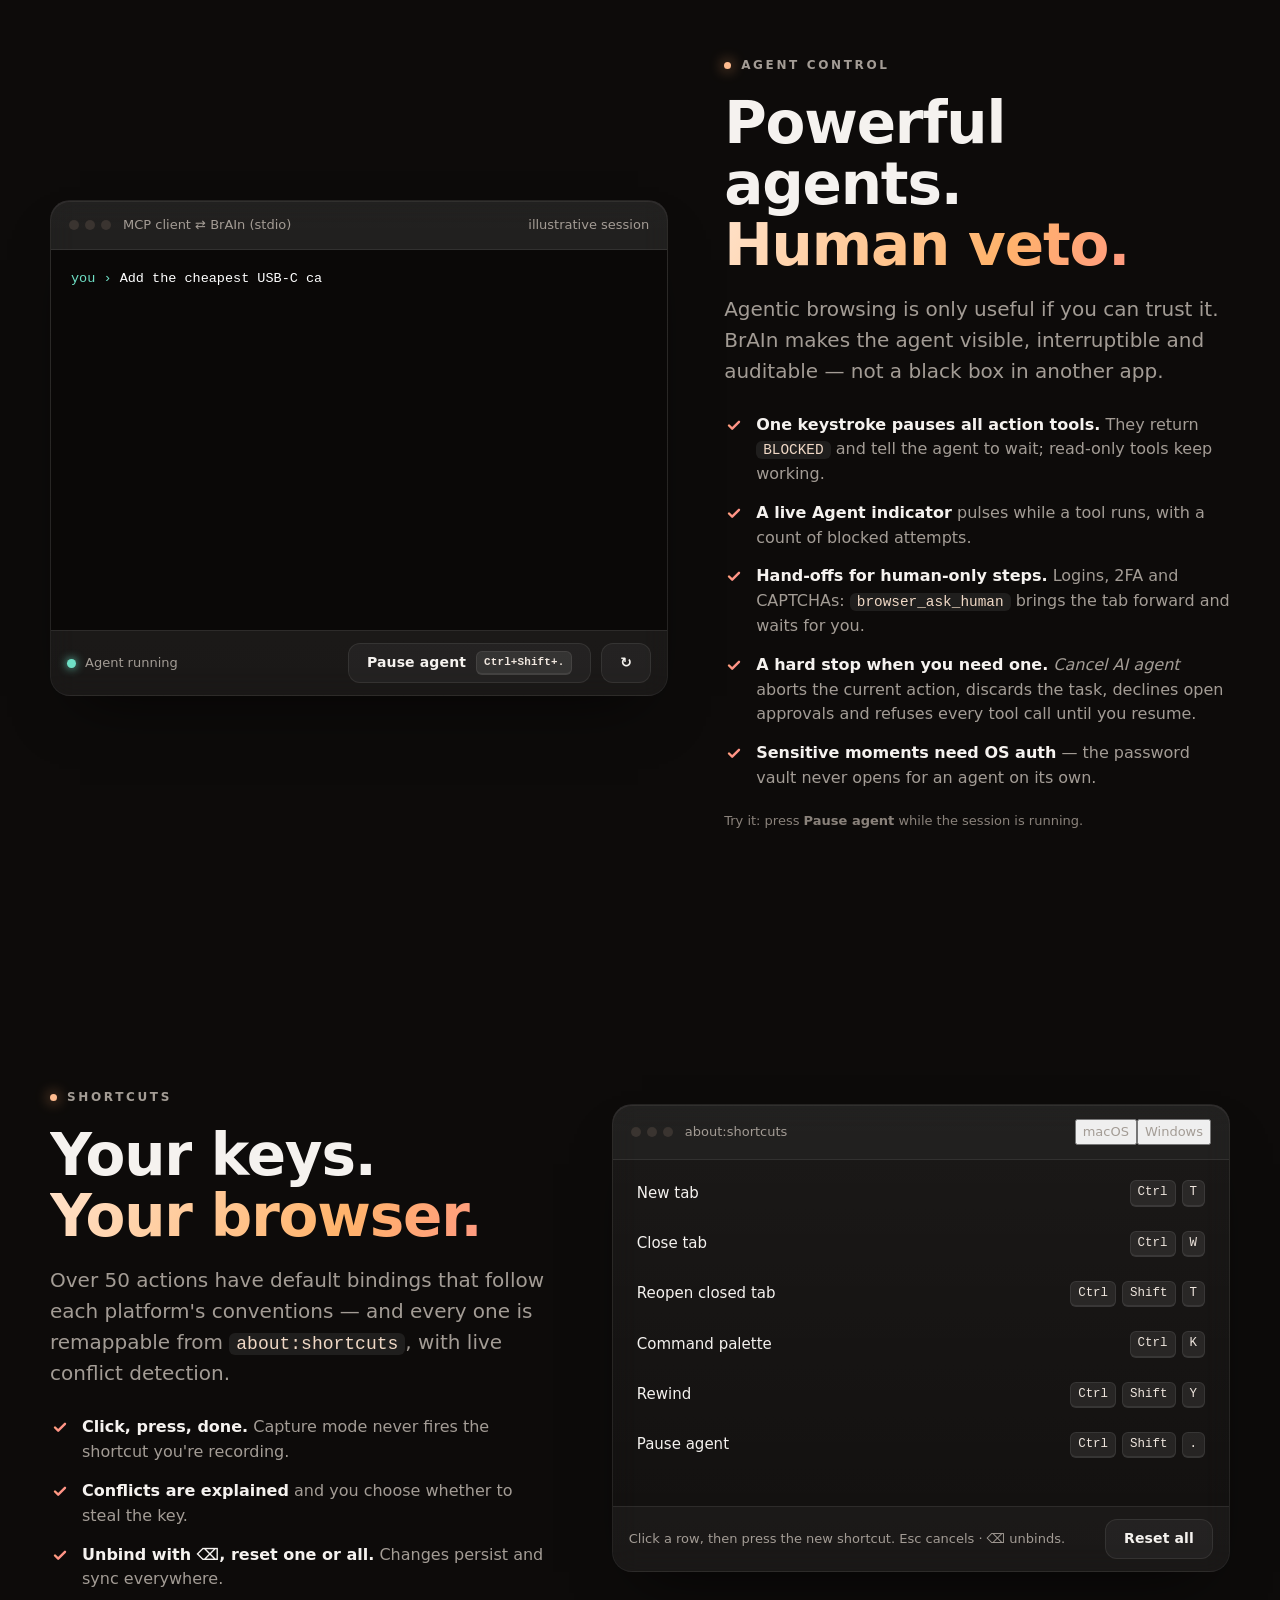
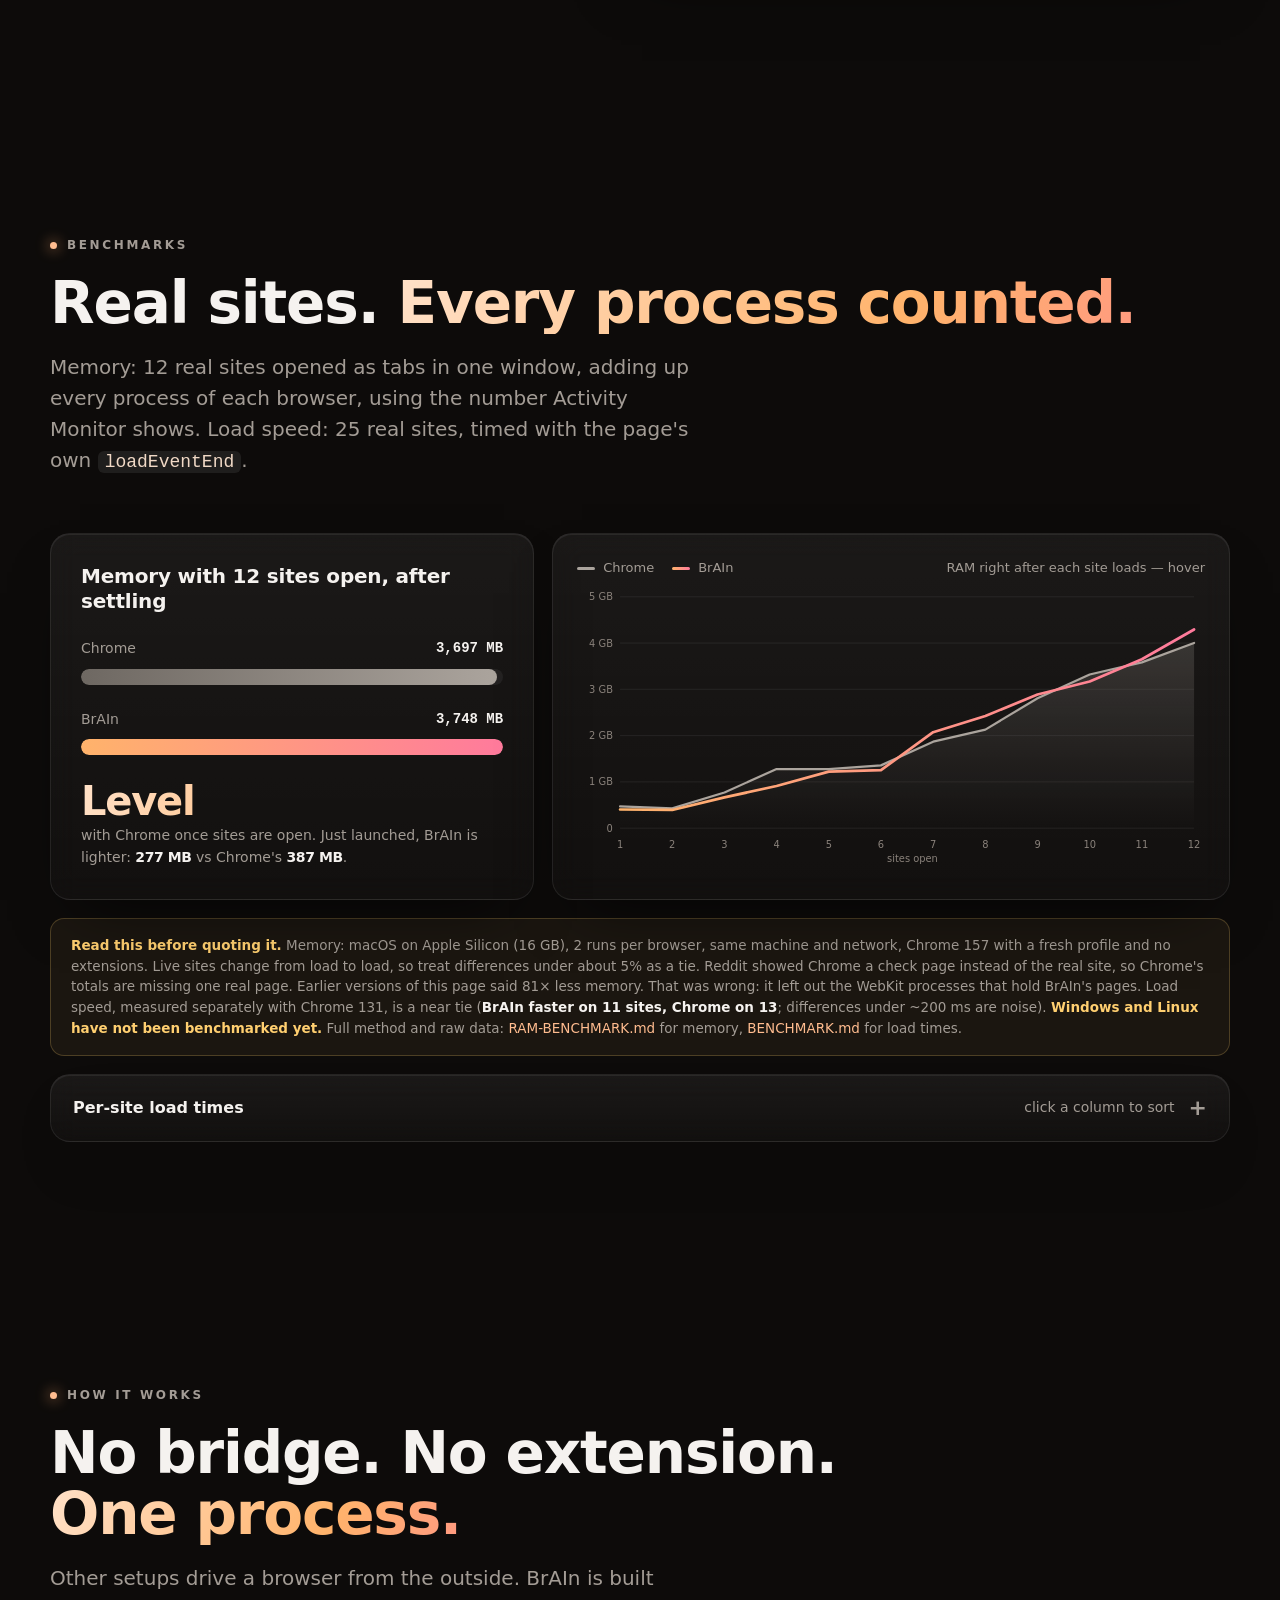
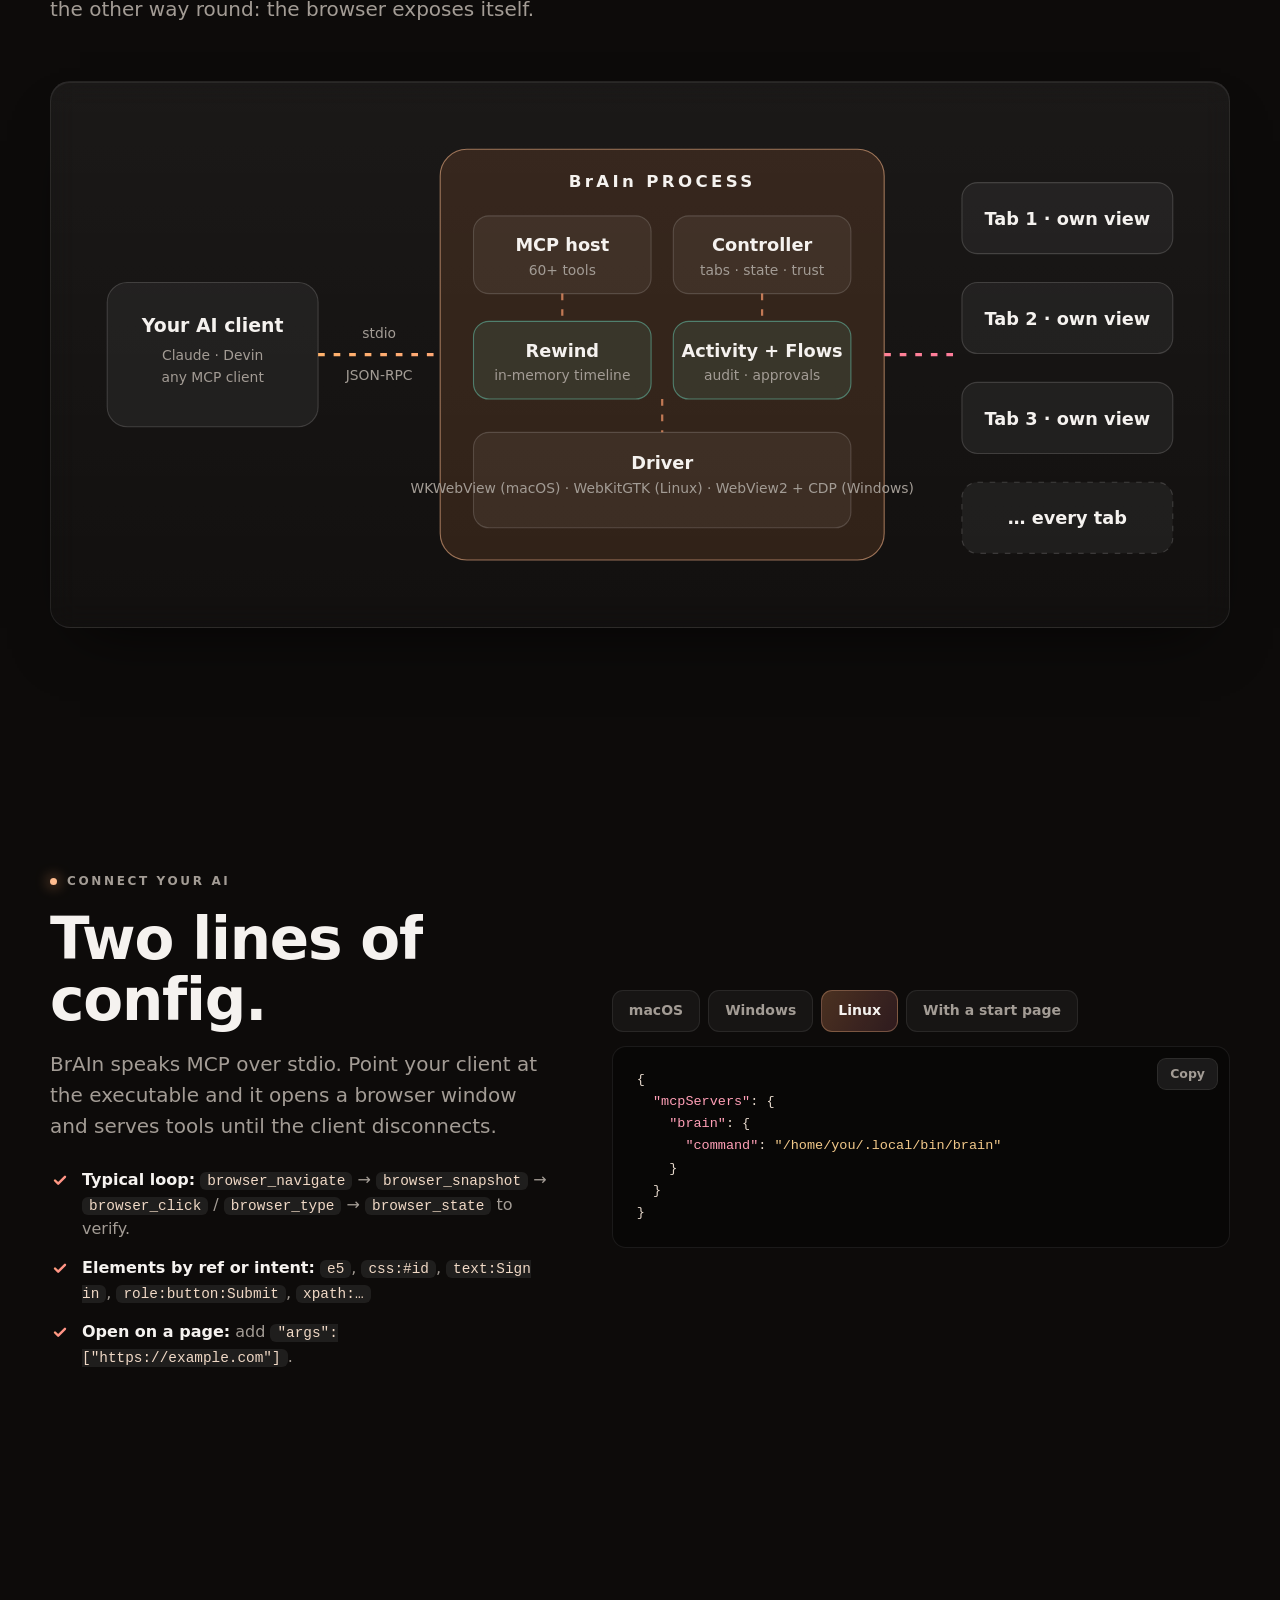
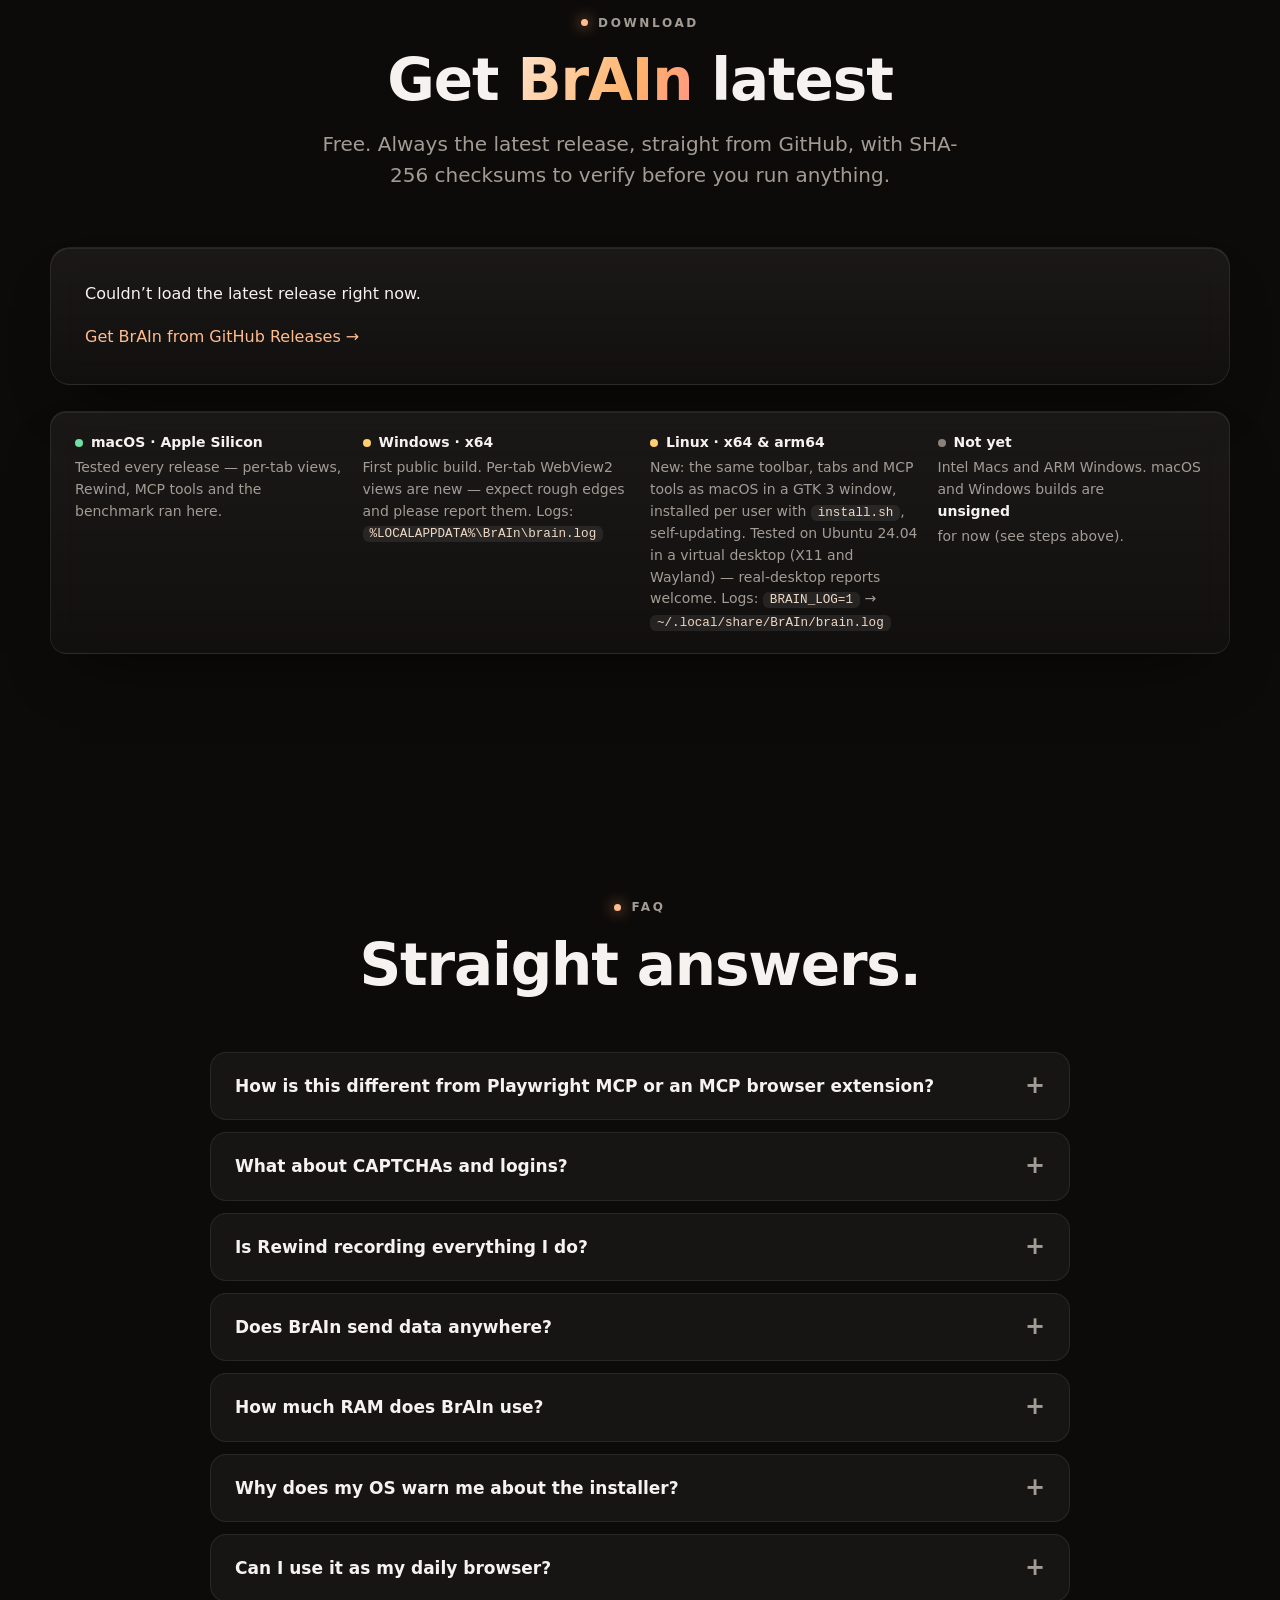
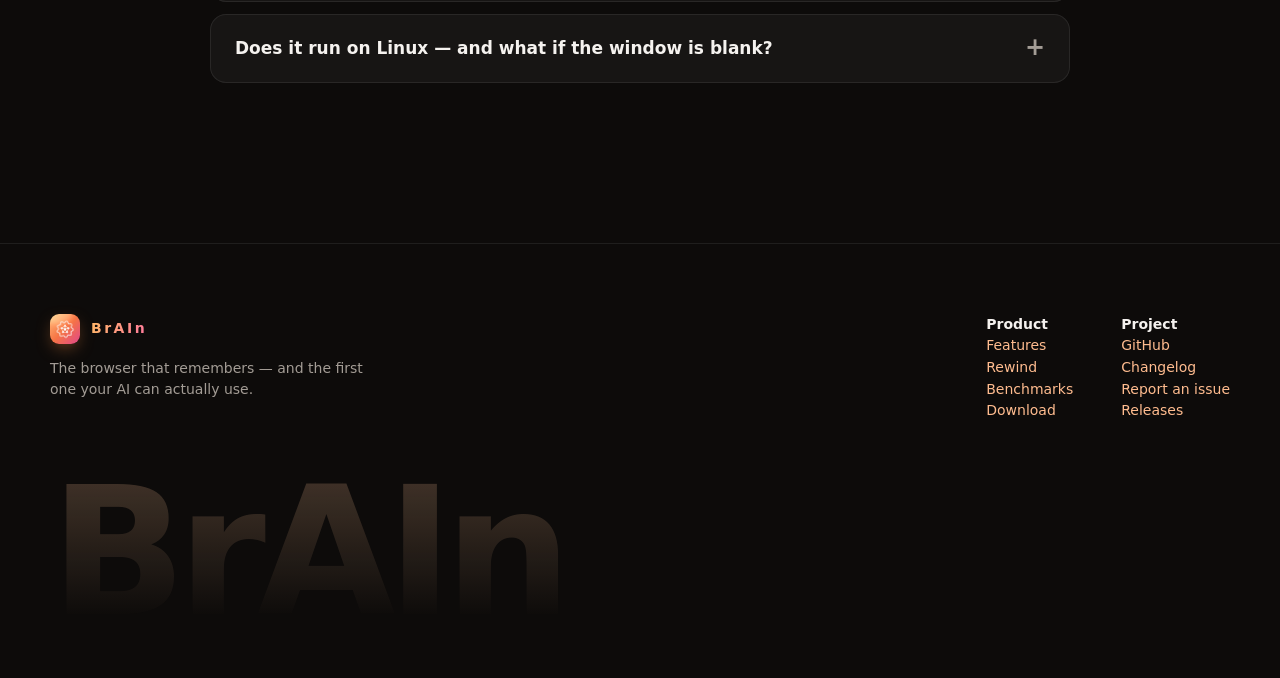
==== commit c6074939: "Website: replace the false "81x less RAM" claim with the measured numbers The stat card, the agent f" ====
--- a/website/index.html
+++ b/website/index.html
@@ -53,7 +53,7 @@
     { "@type": "Question", "name": "What about CAPTCHAs and logins?", "acceptedAnswer": { "@type": "Answer", "text": "BrAIn doesn't try to defeat them. browser_ask_human brings the tab to the front, shows you a card, waits while you do the step, then the agent carries on. Passwords are never typed by the agent — the vault needs your OS authentication." } },
     { "@type": "Question", "name": "Is Rewind recording everything I do?", "acceptedAnswer": { "@type": "Answer", "text": "No. It is off by default and asks before it starts. When on, it keeps compressed DOM snapshots in memory only (never on disk), skips private tabs, login pages and sites you exclude, drops a tab's history when the tab closes, and enforces age and size budgets." } },
     { "@type": "Question", "name": "Does BrAIn send data anywhere?", "acceptedAnswer": { "@type": "Answer", "text": "There is no telemetry or analytics. The only call BrAIn makes on its own is the self-updater asking GitHub for the latest release (and downloading it, SHA-256 verified, when you accept). Otherwise it talks to the sites you visit, to your MCP client over stdio, and to a local Ollama server if you use the built-in agent." } },
-    { "@type": "Question", "name": "Why is the RAM so low on macOS — and will Windows match it?", "acceptedAnswer": { "@type": "Answer", "text": "On macOS each tab is a WKWebView; WebKit shares a process pool and throttles background pages hard. Windows uses WebView2, which is Chromium: expect Chromium-class memory per live tab. Linux uses WebKitGTK, the same engine family as macOS, but it has not been benchmarked." } },
+    { "@type": "Question", "name": "How much RAM does BrAIn use?", "acceptedAnswer": { "@type": "Answer", "text": "On macOS, about 277 MB at launch (Chrome: 387 MB) and about the same as Chrome with sites open: roughly 3.7 GB with 12 real sites. Most of that is the sites and WebKit; plain WebKit views with no BrAIn code use about the same. Windows uses WebView2, which is Chromium, and Linux uses WebKitGTK, the same engine family as macOS. Neither has been benchmarked." } },
     { "@type": "Question", "name": "Why does my OS warn me about the installer?", "acceptedAnswer": { "@type": "Answer", "text": "The builds are not code-signed yet. Verify the SHA-256 on this page, then: on macOS right-click the app → Open; on Windows choose More info → Run anyway in SmartScreen. Linux has no such gate: unpack the archive and run install.sh." } },
     { "@type": "Question", "name": "Can I use it as my daily browser?", "acceptedAnswer": { "@type": "Answer", "text": "It has the daily-driver basics — tabs, bookmarks, history, autocomplete, downloads, private tabs, password vault, import, PiP, find, zoom, print, session restore. It does not have an extension store or sync." } }
   ]
@@ -173,7 +173,7 @@
     <div class="stats">
       <div class="card stat rv spot"><div class="n grad" data-count="60" data-suffix="+">60+</div><div class="t">MCP tools — navigate, snapshot, click, type, tabs, network, cookies, rewind…</div></div>
       <div class="card stat rv spot" style="--d:.06s"><div class="n grad" data-count="1">1</div><div class="t">process — the browser <i>is</i> the MCP server. No extension, no relay.</div></div>
-      <div class="card stat rv spot" style="--d:.12s"><div class="n grad" data-count="174" data-suffix=" MB">174 MB</div><div class="t">RAM with 25 live tabs on macOS, vs 14.1 GB in Chrome <a href="#speed">(how we measured)</a></div></div>
+      <div class="card stat rv spot" style="--d:.12s"><div class="n grad" data-count="277" data-suffix=" MB">277 MB</div><div class="t">RAM at launch on macOS, vs 387 MB in Chrome. Level with Chrome once sites are open <a href="#speed">(how we measured)</a></div></div>
       <div class="card stat rv spot" style="--d:.18s"><div class="n grad" data-count="0">0</div><div class="t">telemetry. The app has no analytics or phone-home code.</div></div>
     </div>
   </div>
@@ -201,7 +201,7 @@
       <div class="card b-c spot rv">
         <div class="icon"><svg viewBox="0 0 24 24"><rect x="3" y="5" width="18" height="14" rx="3"/><path d="M3 9h18M8 5v4"/></svg></div>
         <h3>25 live tabs, agent-proof</h3>
-        <p>Each tab is its own native view — the agent jumps between pages and nothing reloads: no lost drafts, dead sockets or re-verification. Still <a href="#speed">81× lighter</a> than Chrome doing it.</p>
+        <p>Each tab is its own native view — the agent jumps between pages and nothing reloads: no lost drafts, dead sockets or re-verification. And it uses <a href="#speed">about the same memory as Chrome</a> doing it.</p>
       </div>
       <div class="card b-d spot rv" style="--d:.05s">
         <div class="icon"><svg viewBox="0 0 24 24"><rect x="6" y="5" width="4" height="14" rx="1.2"/><rect x="14" y="5" width="4" height="14" rx="1.2"/></svg></div>
@@ -353,22 +353,22 @@
 <!-- ============ BENCHMARK ============ -->
 <section id="speed">
   <div class="wrap">
-    <div class="head rv"><span class="eyebrow">Benchmarks</span><h2>25 real sites. 25 tabs. <span class="grad">None closed.</span></h2>
-      <p class="lead">Each site opened as a new tab in one window, load time from the page's own <code>loadEventEnd</code>, memory as the browser's whole process tree after every tab.</p></div>
+    <div class="head rv"><span class="eyebrow">Benchmarks</span><h2>Real sites. <span class="grad">Every process counted.</span></h2>
+      <p class="lead">Memory: 12 real sites opened as tabs in one window, adding up every process of each browser, using the number Activity Monitor shows. Load speed: 25 real sites, timed with the page's own <code>loadEventEnd</code>.</p></div>
     <div class="benchgrid">
       <div class="card bigbars rv" id="bars">
-        <h3>Memory after 25 tabs</h3>
-        <div class="bar-row"><div class="hd"><span>Chrome</span><b data-to="14102">14,102 MB</b></div><div class="bar-bg"><div class="bar-fill chrome" data-w="100"></div></div></div>
-        <div class="bar-row"><div class="hd"><span>BrAIn</span><b data-to="174">174 MB</b></div><div class="bar-bg"><div class="bar-fill brain" data-w="1.23"></div></div></div>
-        <div class="ratio"><b class="grad" data-ratio="81">81×</b>less memory at the end — and BrAIn idles at <b style="display:inline;font-size:inherit;color:var(--ink)">156 MB</b> vs Chrome's <b style="display:inline;font-size:inherit;color:var(--ink)">1,211 MB</b>.</div>
+        <h3>Memory with 12 sites open, after settling</h3>
+        <div class="bar-row"><div class="hd"><span>Chrome</span><b data-to="3697">3,697 MB</b></div><div class="bar-bg"><div class="bar-fill chrome" data-w="98.6"></div></div></div>
+        <div class="bar-row"><div class="hd"><span>BrAIn</span><b data-to="3748">3,748 MB</b></div><div class="bar-bg"><div class="bar-fill brain" data-w="100"></div></div></div>
+        <div class="ratio"><b class="grad">Level</b>with Chrome once sites are open. Just launched, BrAIn is lighter: <b style="display:inline;font-size:inherit;color:var(--ink)">277 MB</b> vs Chrome's <b style="display:inline;font-size:inherit;color:var(--ink)">387 MB</b>.</div>
       </div>
       <div class="card chartwrap rv" style="--d:.08s" id="chartCard">
-        <div class="legend"><span><i style="background:#aba49d"></i>Chrome</span><span><i style="background:linear-gradient(90deg,#ffb36b,#ff7a9c)"></i>BrAIn</span><span style="margin-left:auto">RAM (MB) as each tab opens — hover</span></div>
-        <svg id="chart" viewBox="0 0 700 300" role="img" aria-label="Memory growth over 25 tabs: Chrome grows to 14 GB, BrAIn stays near 170 MB"></svg>
+        <div class="legend"><span><i style="background:#aba49d"></i>Chrome</span><span><i style="background:linear-gradient(90deg,#ffb36b,#ff7a9c)"></i>BrAIn</span><span style="margin-left:auto">RAM right after each site loads — hover</span></div>
+        <svg id="chart" viewBox="0 0 700 300" role="img" aria-label="Memory as 12 sites open: both browsers grow together to about 4 GB"></svg>
         <div class="tip" id="tip"></div>
       </div>
     </div>
-    <div class="caveat rv"><b>Read this before quoting it.</b> macOS on Apple Silicon, one sample per site, same machine and network, Chrome with a fresh profile and no extensions. BrAIn's number is real process-tree memory but reflects WebKit's shared process pool — it is a different engine, not a smaller Chrome. Load speed is a near tie (<b style="color:var(--ink)">BrAIn faster on 11 sites, Chrome on 13</b>; differences under ~200 ms are noise). <b>Windows has not been benchmarked yet</b> and will use more memory than macOS: WebView2 is Chromium. Full method and raw data in <a href="https://github.com/GranTurismo/BrAIn/blob/main/BENCHMARK.md" rel="noopener">BENCHMARK.md</a>.</div>
+    <div class="caveat rv"><b>Read this before quoting it.</b> Memory: macOS on Apple Silicon (16 GB), 2 runs per browser, same machine and network, Chrome 157 with a fresh profile and no extensions. Live sites change from load to load, so treat differences under about 5% as a tie. Reddit showed Chrome a check page instead of the real site, so Chrome's totals are missing one real page. Earlier versions of this page said 81× less memory. That was wrong: it left out the WebKit processes that hold BrAIn's pages. Load speed, measured separately with Chrome 131, is a near tie (<b style="color:var(--ink)">BrAIn faster on 11 sites, Chrome on 13</b>; differences under ~200 ms are noise). <b>Windows and Linux have not been benchmarked yet.</b> Full method and raw data: <a href="https://github.com/GranTurismo/BrAIn/blob/main/RAM-BENCHMARK.md" rel="noopener">RAM-BENCHMARK.md</a> for memory, <a href="https://github.com/GranTurismo/BrAIn/blob/main/BENCHMARK.md" rel="noopener">BENCHMARK.md</a> for load times.</div>
     <details class="card tbl rv">
       <summary>Per-site load times <span style="font-weight:400;color:var(--mut);font-size:14px;margin-left:auto;margin-right:14px">click a column to sort</span></summary>
       <div class="scrollx"><table class="t" id="loadTable"><thead><tr><th data-k="site">Site</th><th data-k="c">Chrome (ms)</th><th data-k="b">BrAIn (ms)</th><th data-k="d">Δ</th></tr></thead><tbody></tbody></table></div>
@@ -460,7 +460,7 @@
       <details><summary>What about CAPTCHAs and logins?</summary><div class="ans"><p>BrAIn doesn't try to defeat them. <code>browser_ask_human</code> brings the tab to the front, shows you a card, waits while you do the step, then the agent carries on. Passwords are never typed by the agent from memory — the vault needs your OS authentication.</p></div></details>
       <details><summary>Is Rewind recording everything I do?</summary><div class="ans"><p>No. It is off by default and asks before it starts. When on, it keeps compressed DOM snapshots in memory only (never on disk), skips private tabs, login pages and sites you exclude, drops a tab's history when the tab closes, and enforces age and size budgets. The agent can only read it if you separately allow that.</p></div></details>
       <details><summary>Does BrAIn send data anywhere?</summary><div class="ans"><p>There is no telemetry or analytics. The only call BrAIn makes on its own is the self-updater asking GitHub for the latest release (and downloading it, SHA-256 verified, when you accept). Otherwise it talks to the sites you visit, to your MCP client over stdio, and to a local Ollama server if you use the built-in agent. Whatever your AI client does with tool results is governed by that client.</p></div></details>
-      <details><summary>Why is the RAM so low on macOS — and will Windows match it?</summary><div class="ans"><p>On macOS each tab is a WKWebView; WebKit shares a process pool and throttles background pages hard. Windows uses WebView2, which is Chromium: expect Chromium-class memory per live tab, though it shares one browser process and our views avoid Chrome's extra helpers. Linux uses WebKitGTK, the same engine family as macOS, so it should land closer to the Mac. I haven't measured Windows or Linux yet, so I won't quote a number.</p></div></details>
+      <details><summary>How much RAM does BrAIn use?</summary><div class="ans"><p>On macOS, about 277 MB at launch (Chrome: 387 MB) and about the same as Chrome with sites open: roughly 3.7 GB with 12 real sites. Most of that is the sites and WebKit; plain WebKit views with no BrAIn code use about the same. Every tab stays live, so memory grows with your tabs. Windows uses WebView2, which is Chromium, and Linux uses WebKitGTK, the same engine family as macOS. I haven't measured either yet, so I won't quote a number.</p></div></details>
       <details><summary>Why does my OS warn me about the installer?</summary><div class="ans"><p>The builds are not code-signed yet (that needs a paid certificate on each platform). Verify the SHA-256 on this page, then: on macOS right-click the app → Open (or <code>xattr -dr com.apple.quarantine /Applications/BrAIn.app</code>); on Windows choose <b>More info → Run anyway</b> in SmartScreen. Linux has no such warning: unpack the archive and run <code>install.sh</code>.</p></div></details>
       <details><summary>Can I use it as my daily browser?</summary><div class="ans"><p>It has the daily-driver basics — tabs, bookmarks, history, autocomplete, downloads, private tabs, password vault, import, PiP, find, zoom, print, session restore. It does not have an extension store or sync. Try it for a week and tell us what's missing.</p></div></details>
       <details><summary>Does it run on Linux — and what if the window is blank?</summary><div class="ans"><p>Yes: x64 and arm64, on X11 and Wayland, with the same toolbar, tabs and MCP tools as on macOS. It needs GTK&nbsp;3 and WebKitGTK&nbsp;4.1 (<code>libwebkit2gtk-4.1-0 libgtk-3-0 libnotify4 libsecret-1-0</code> on Debian and Ubuntu). <code>install.sh</code> in the archive installs it for you alone, without root, and the app then updates itself. If the window comes up blank or black (seen with some NVIDIA setups), start it with <code>WEBKIT_DISABLE_DMABUF_RENDERER=1 brain</code>; if something misbehaves on Wayland, <code>GDK_BACKEND=x11 brain</code> runs it through XWayland. Linux is new, so please report what you find.</p></div></details>
@@ -481,6 +481,6 @@
   </div>
 </footer>
 <div id="toast" role="status"></div>
-<script src="assets/app.js?v=3"></script>
+<script src="assets/app.js?v=4"></script>
 </body>
 </html>
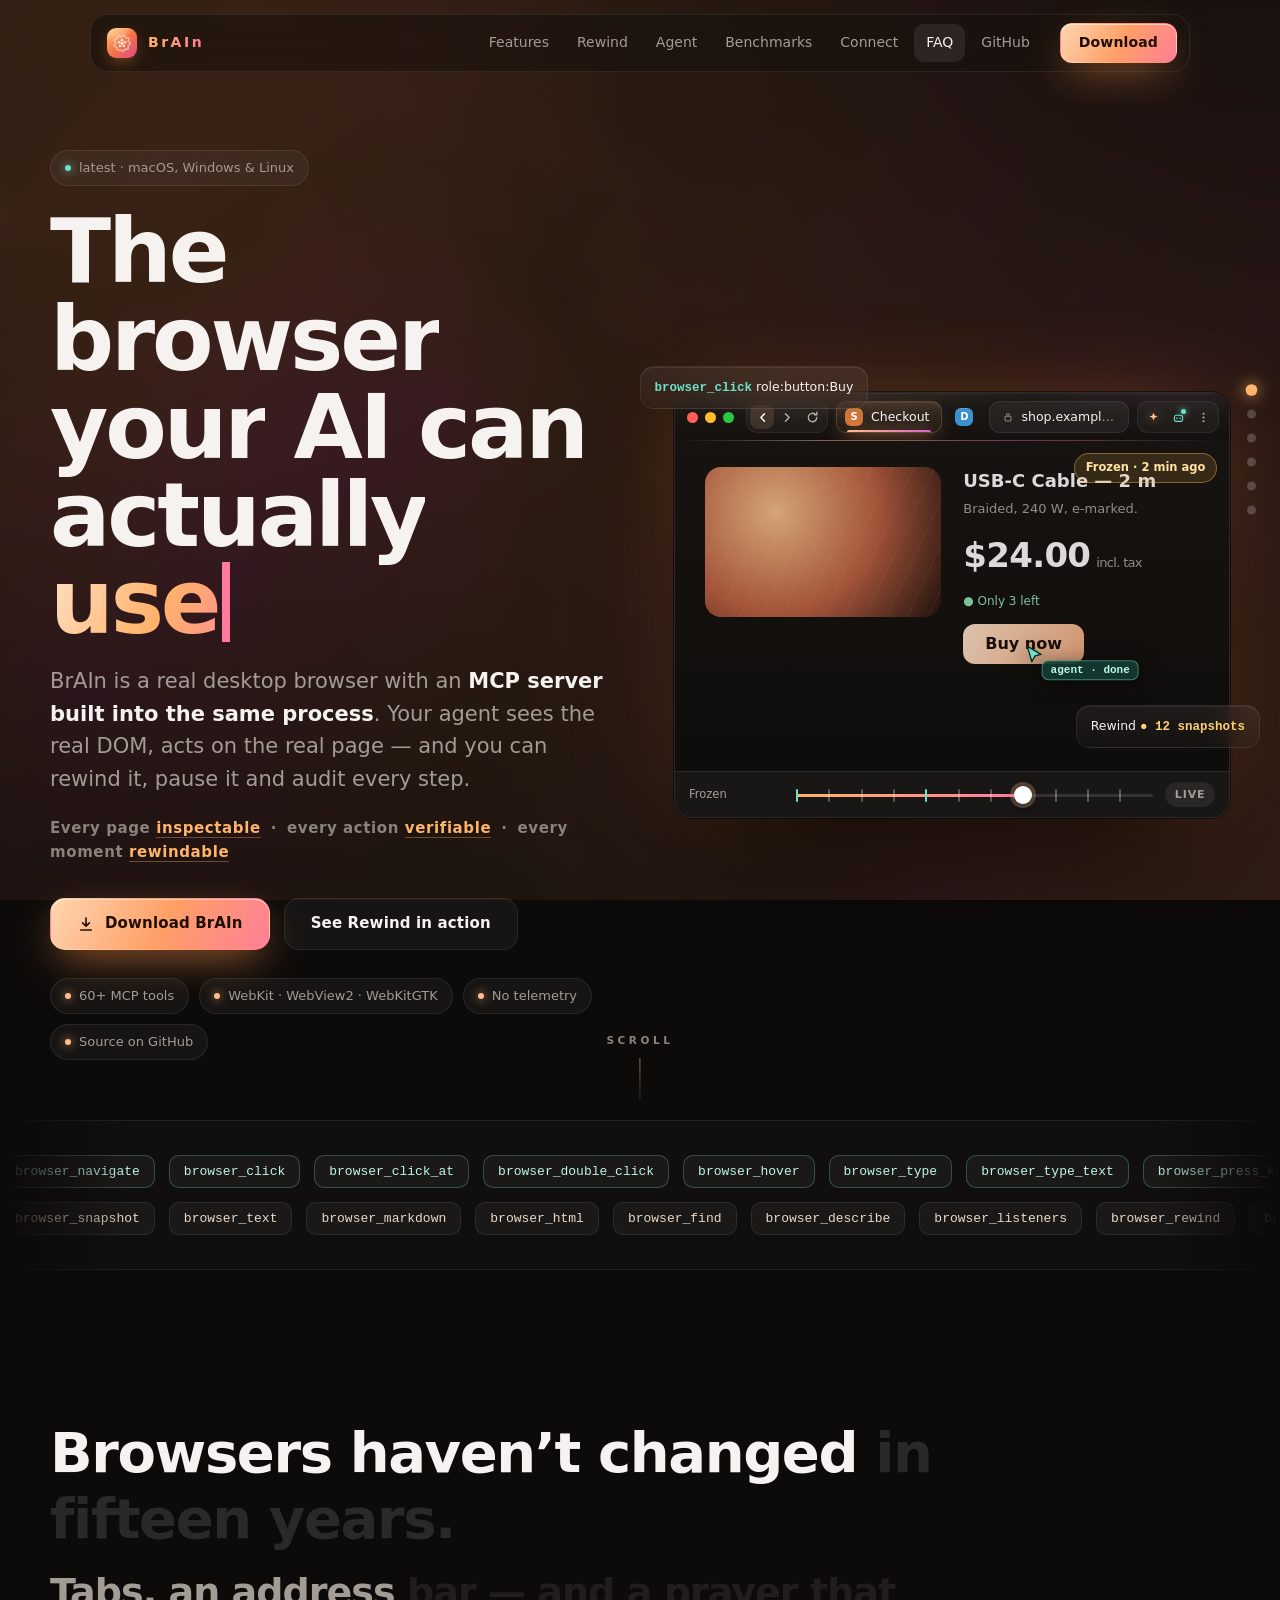
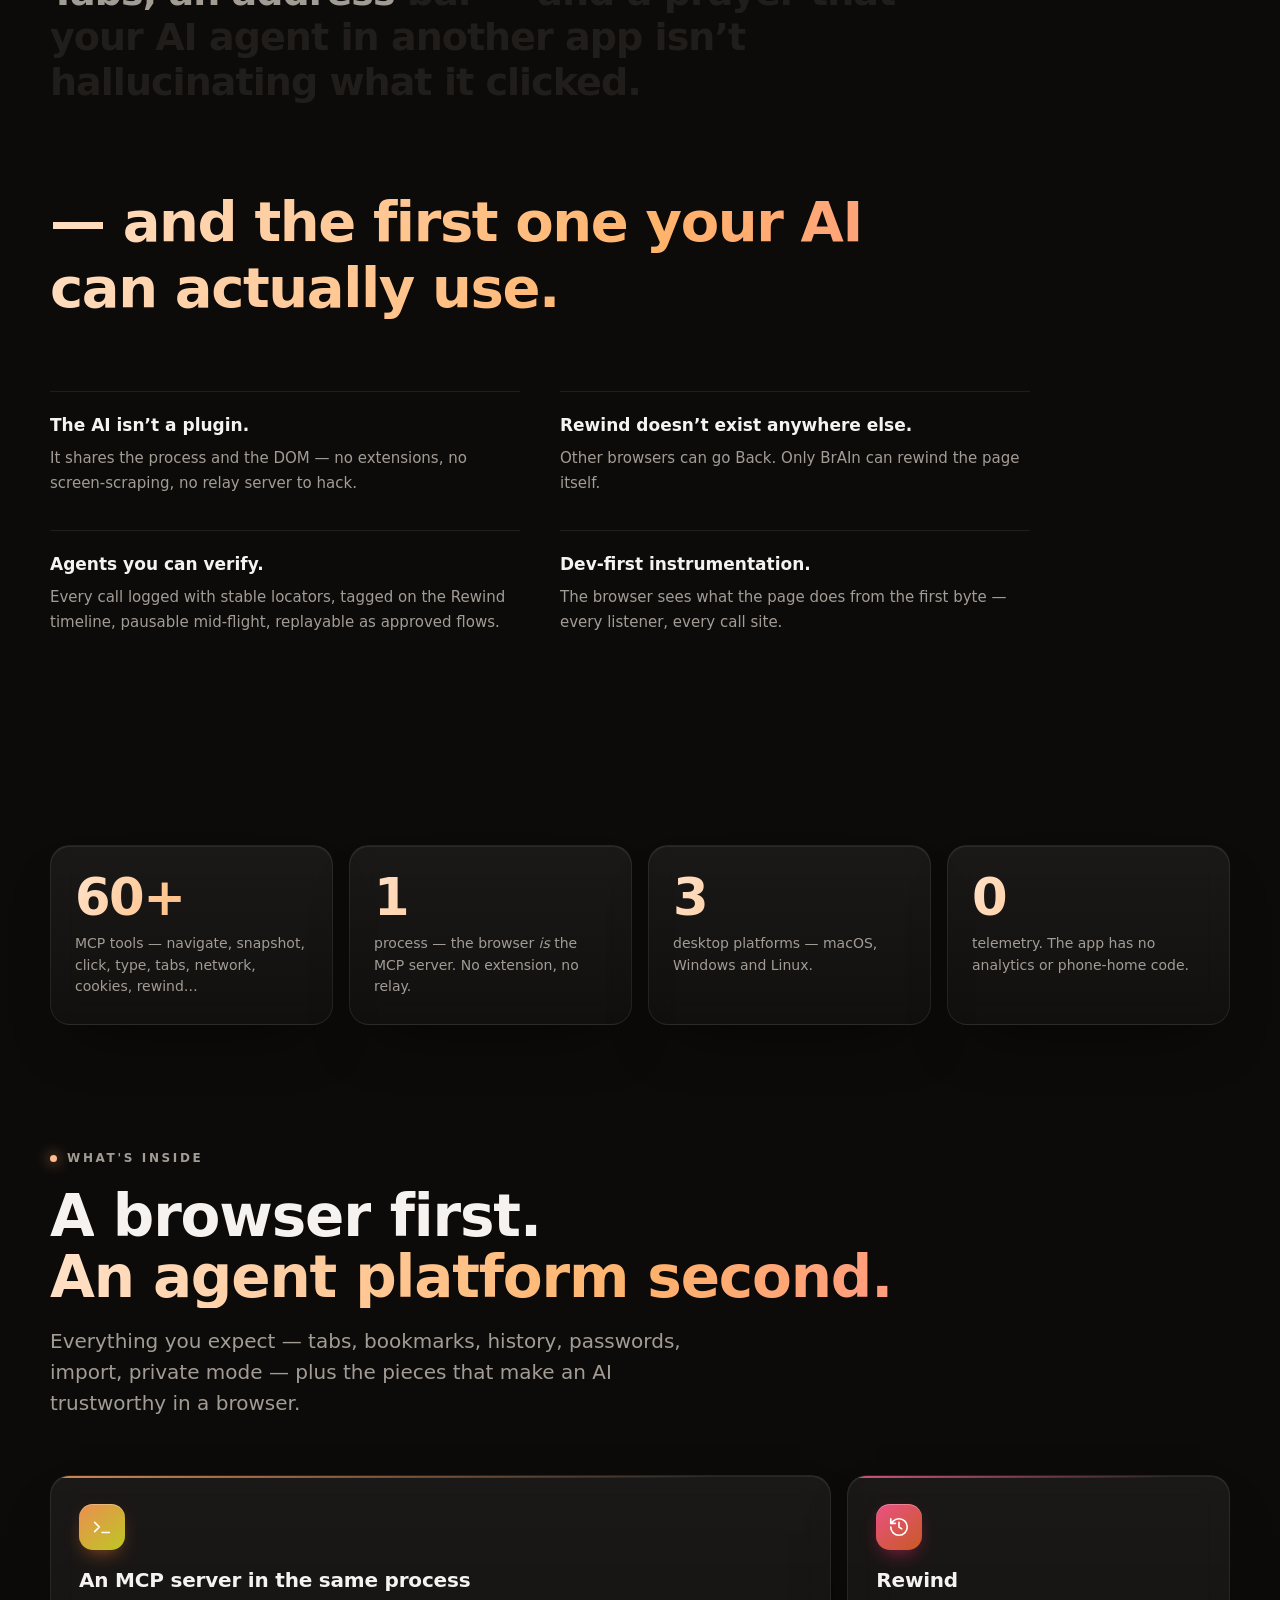
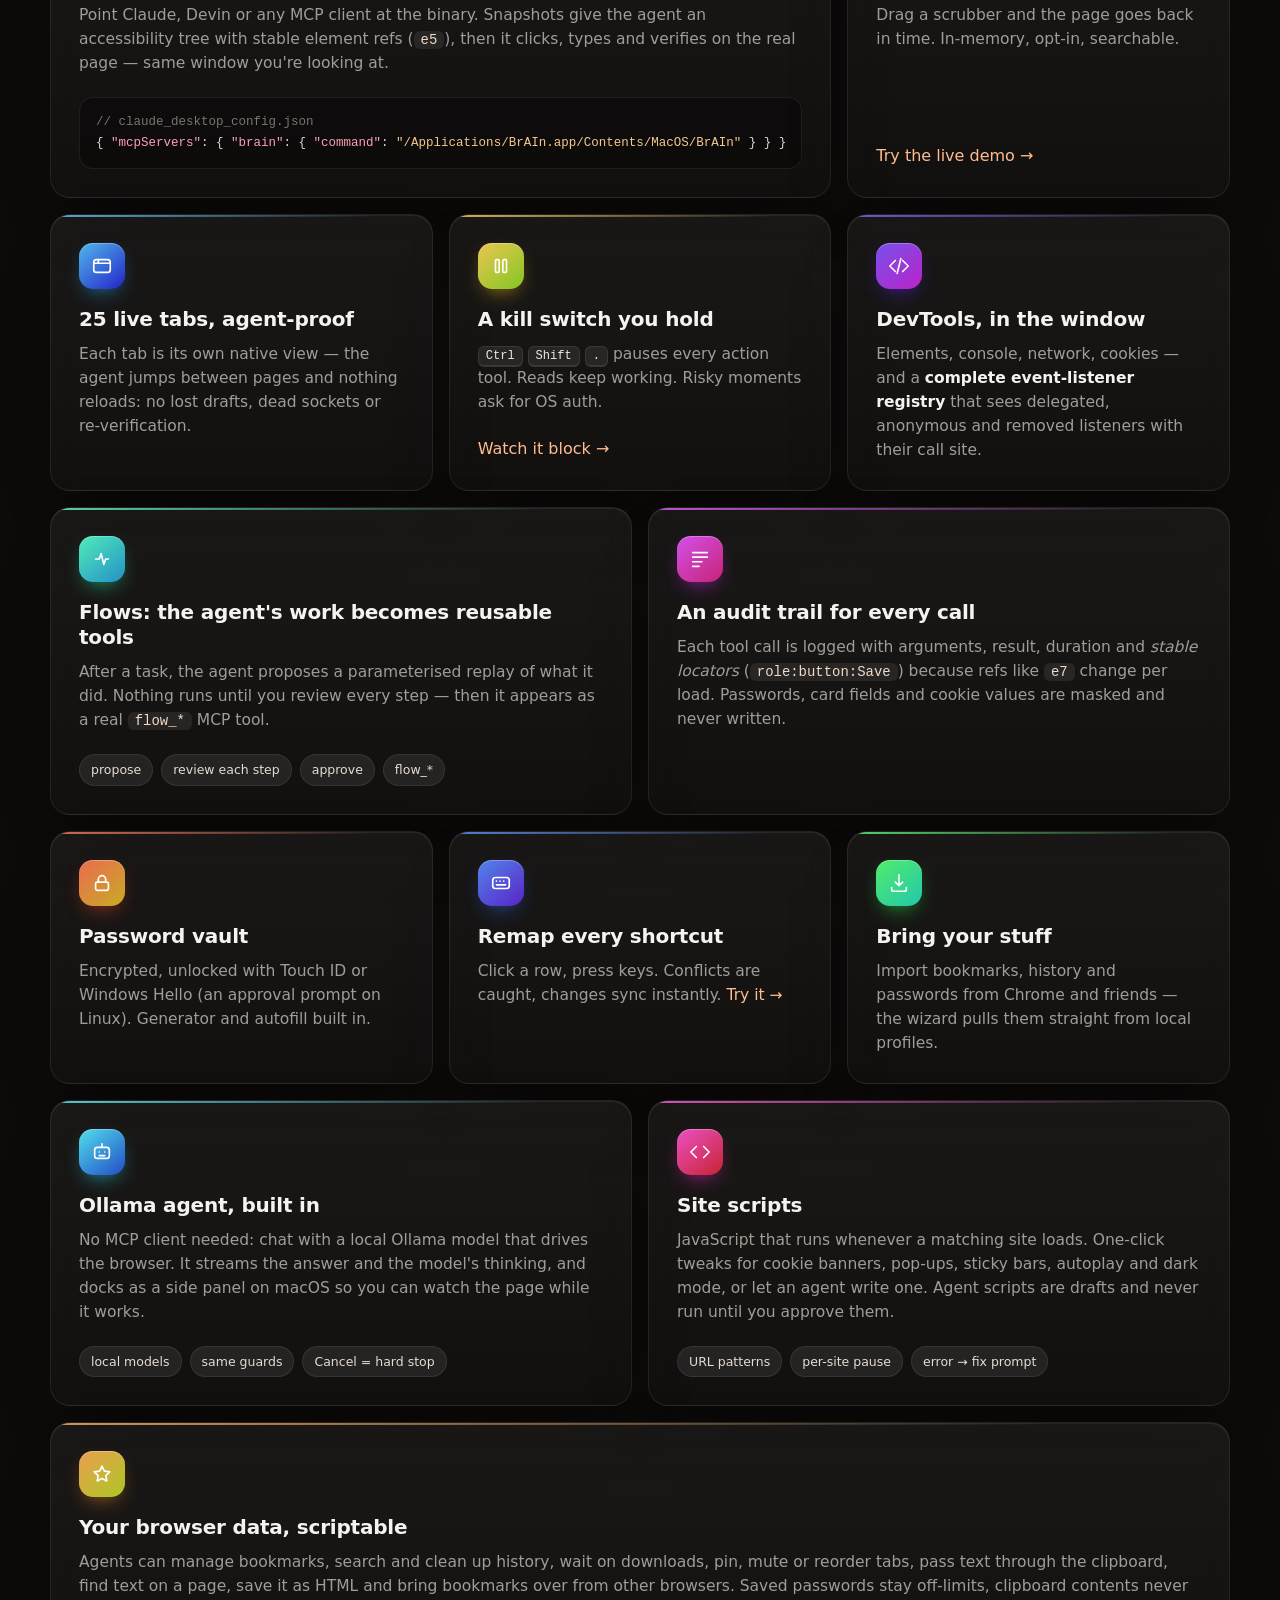
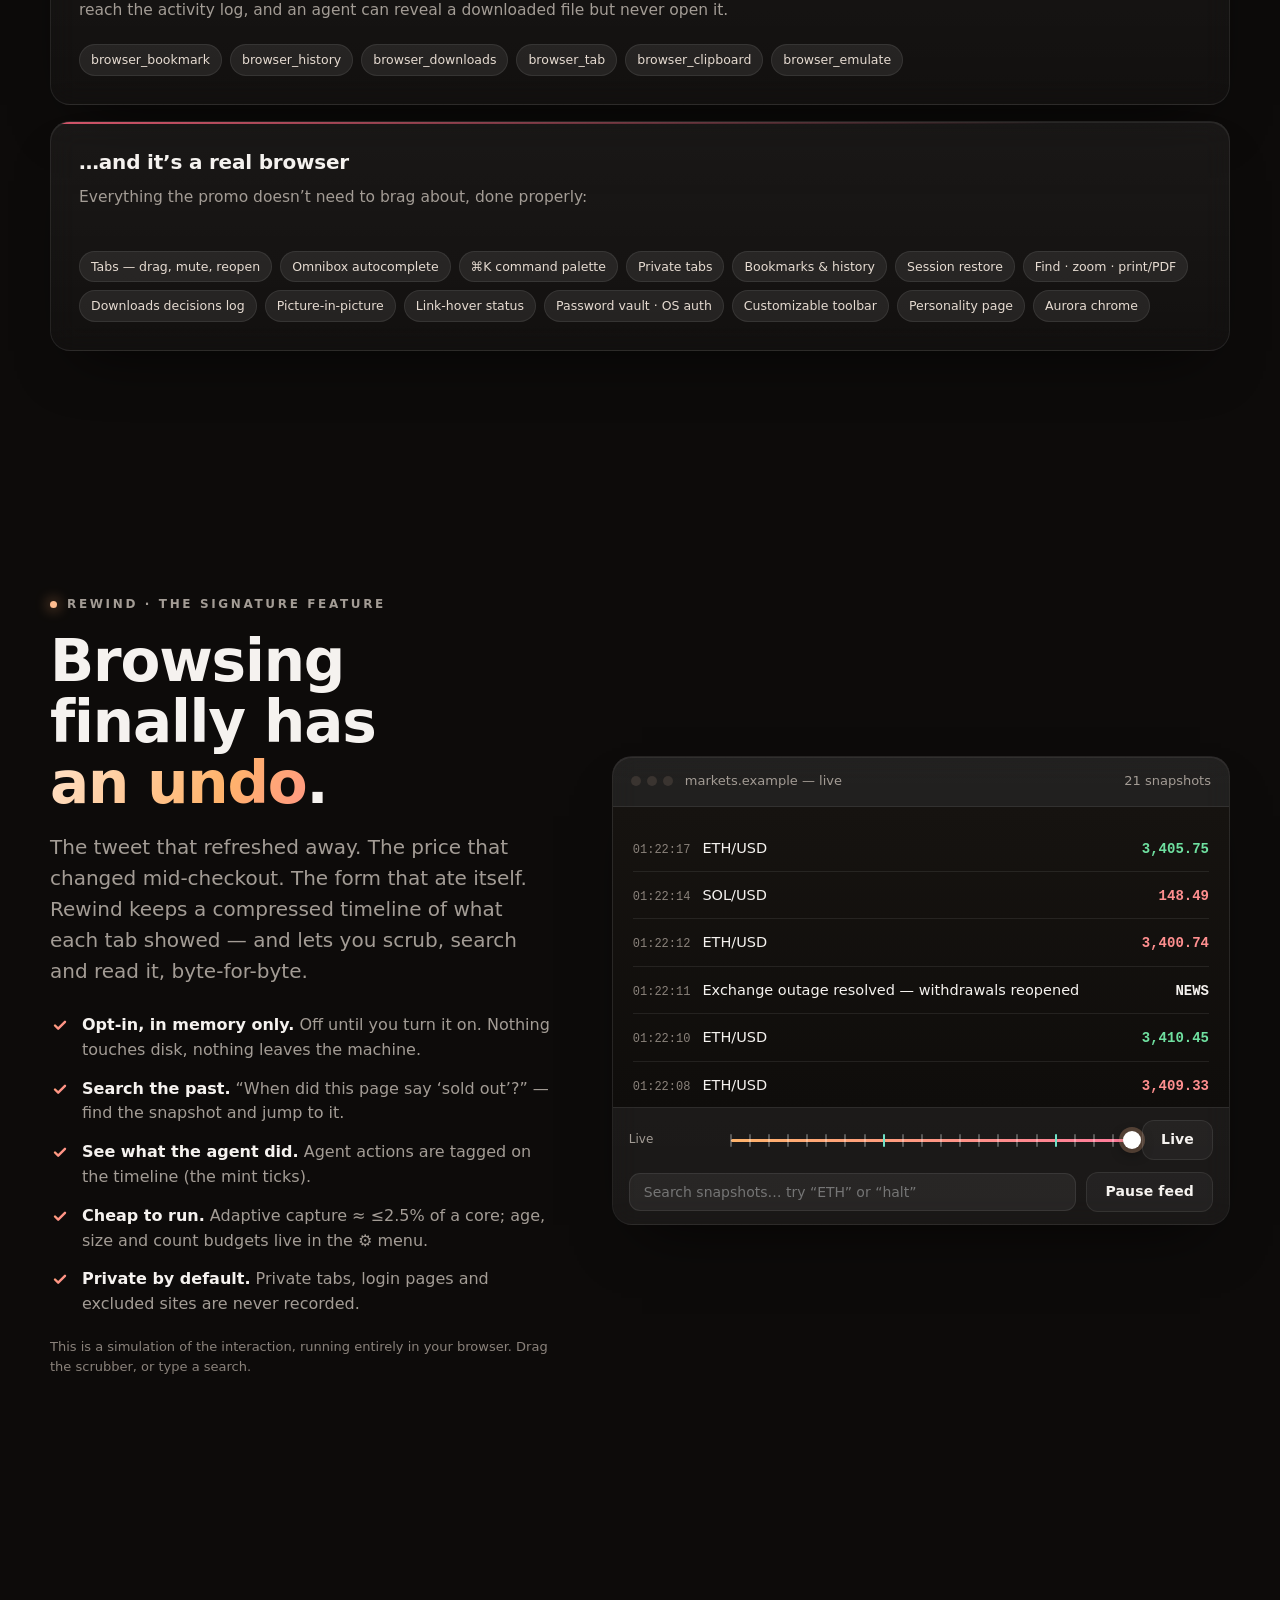
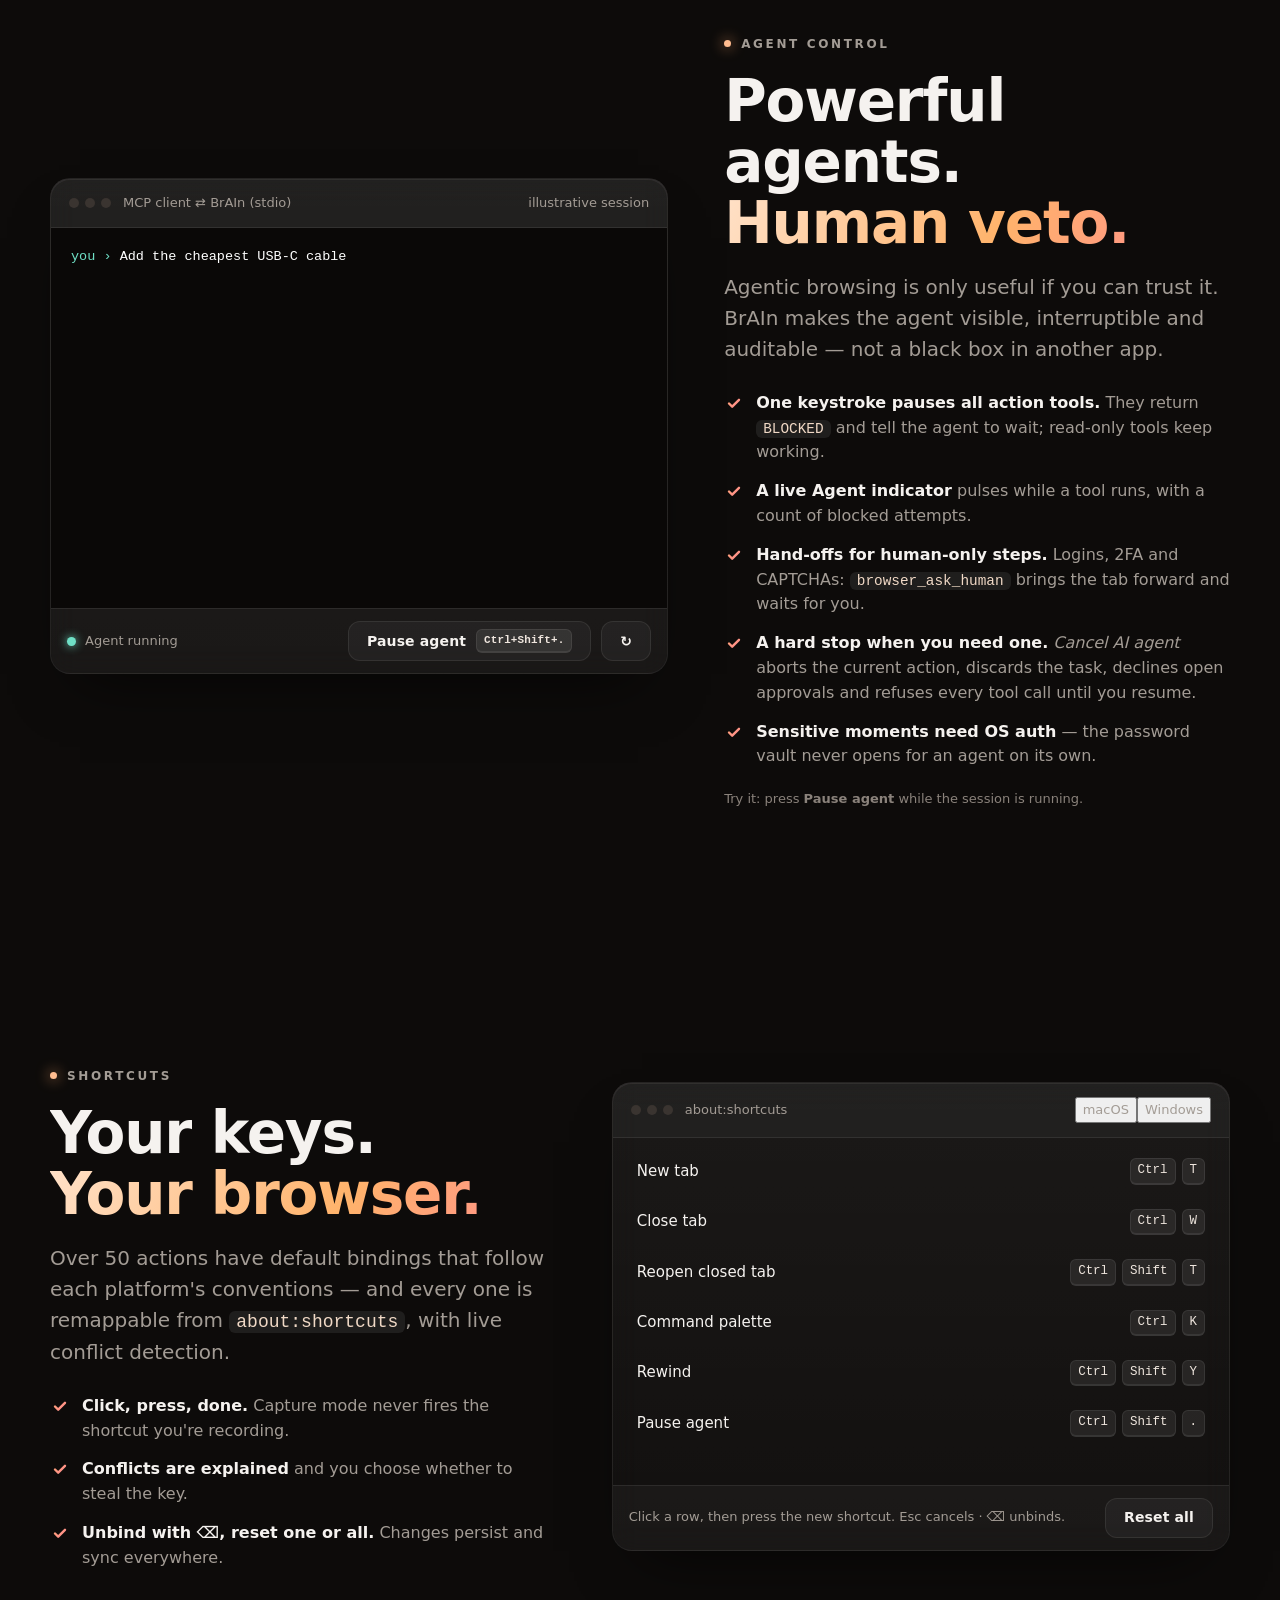
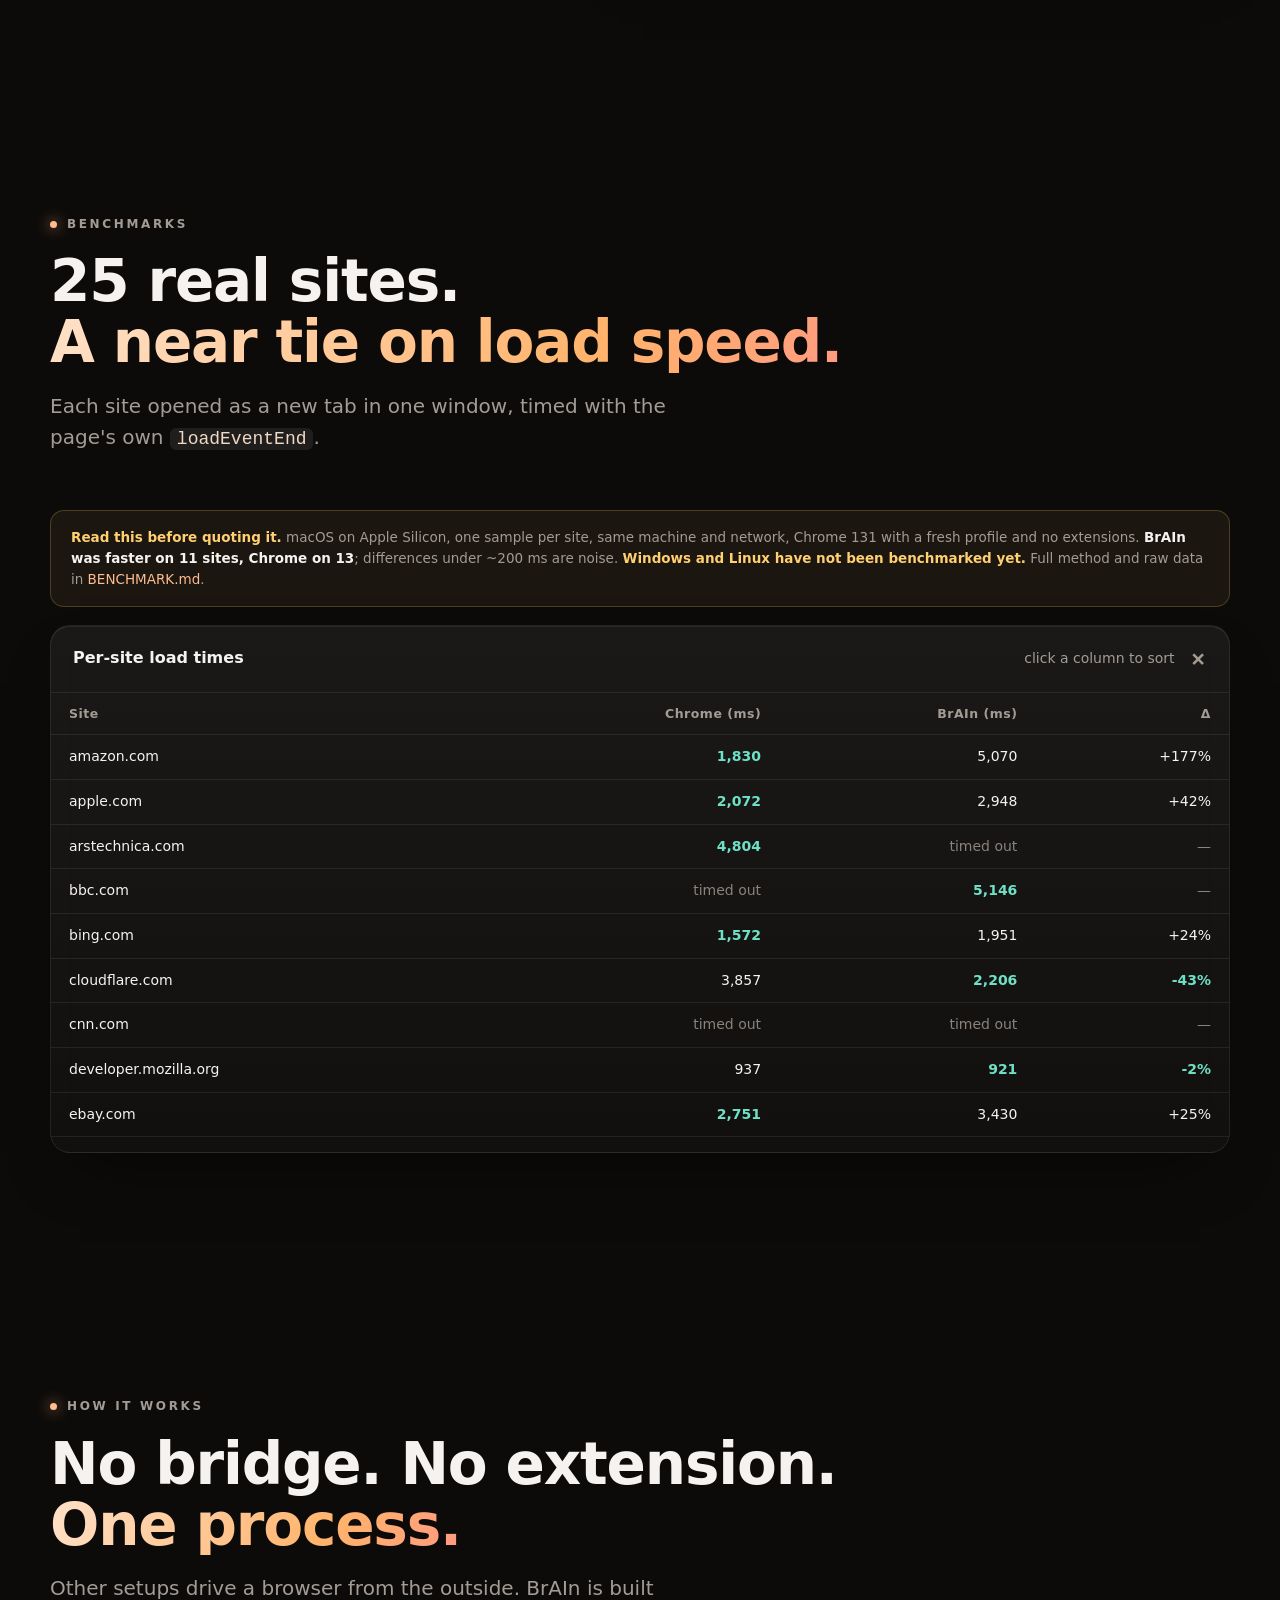
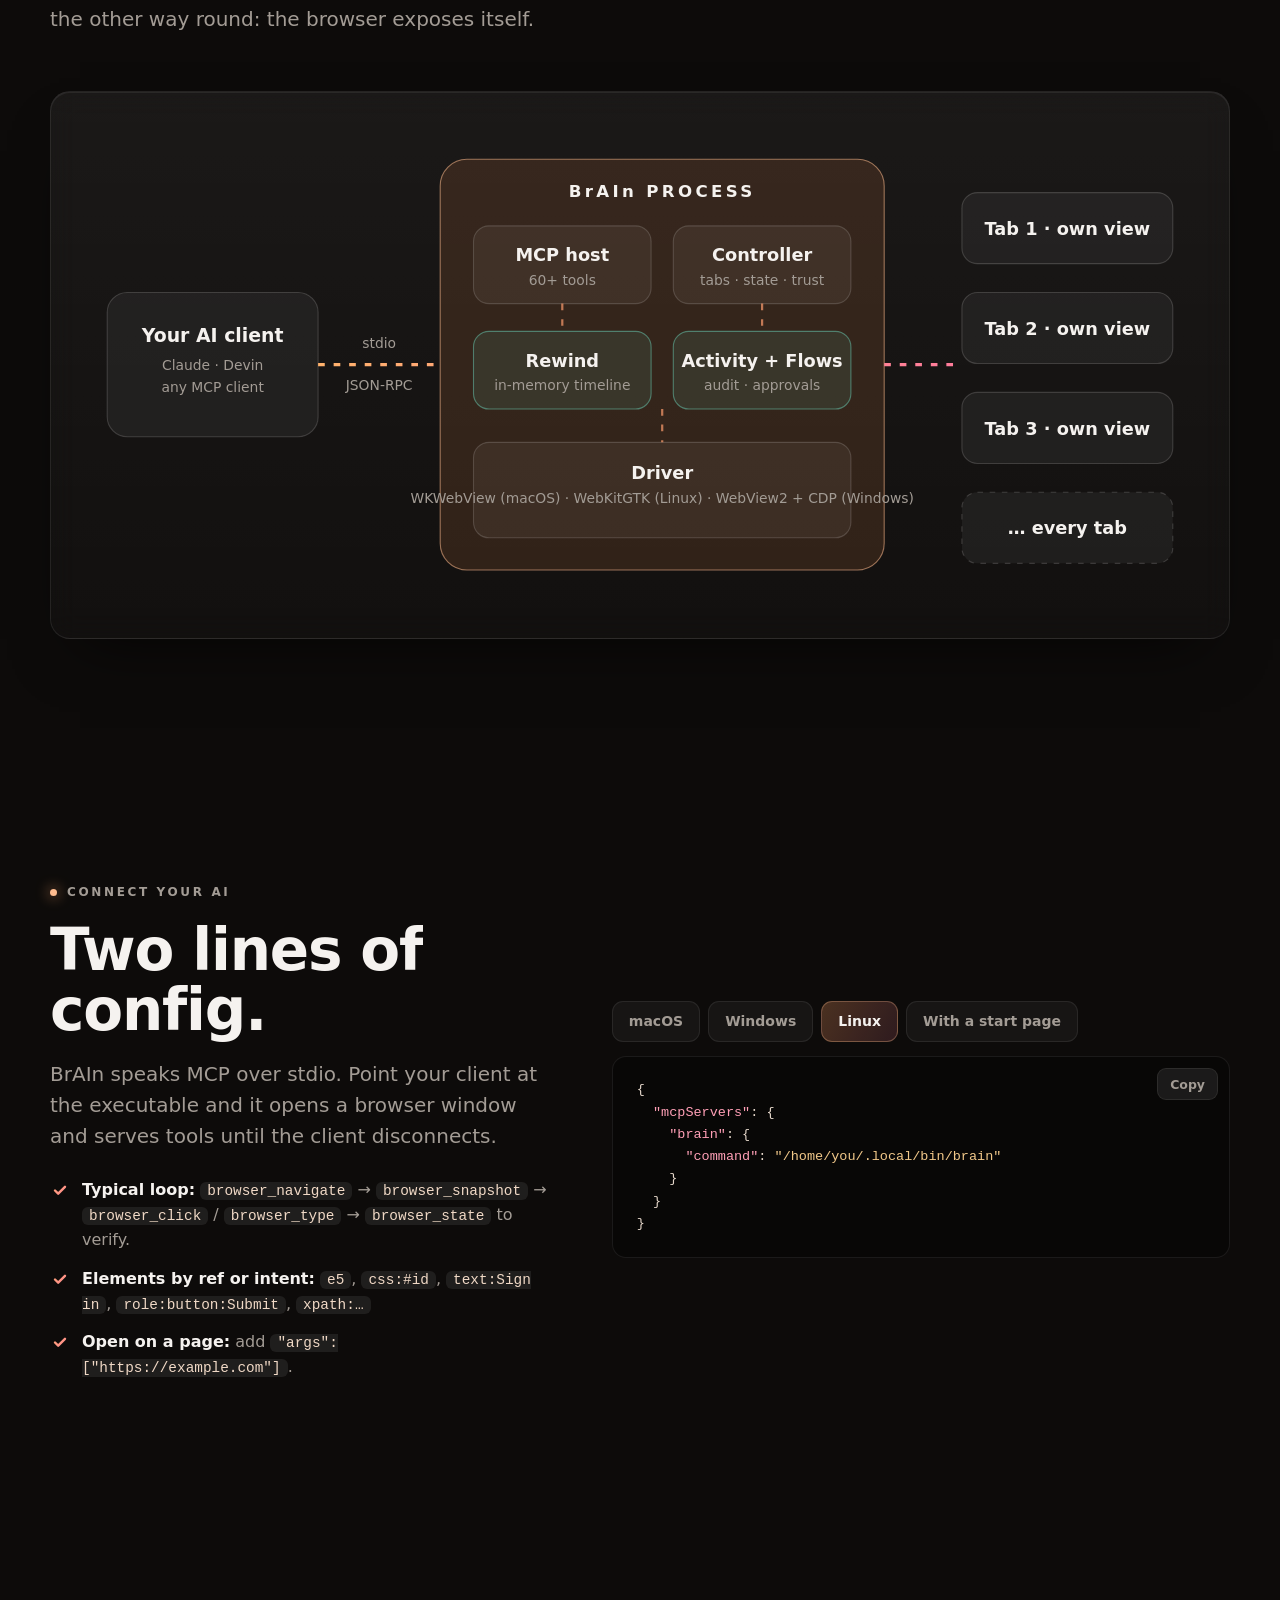
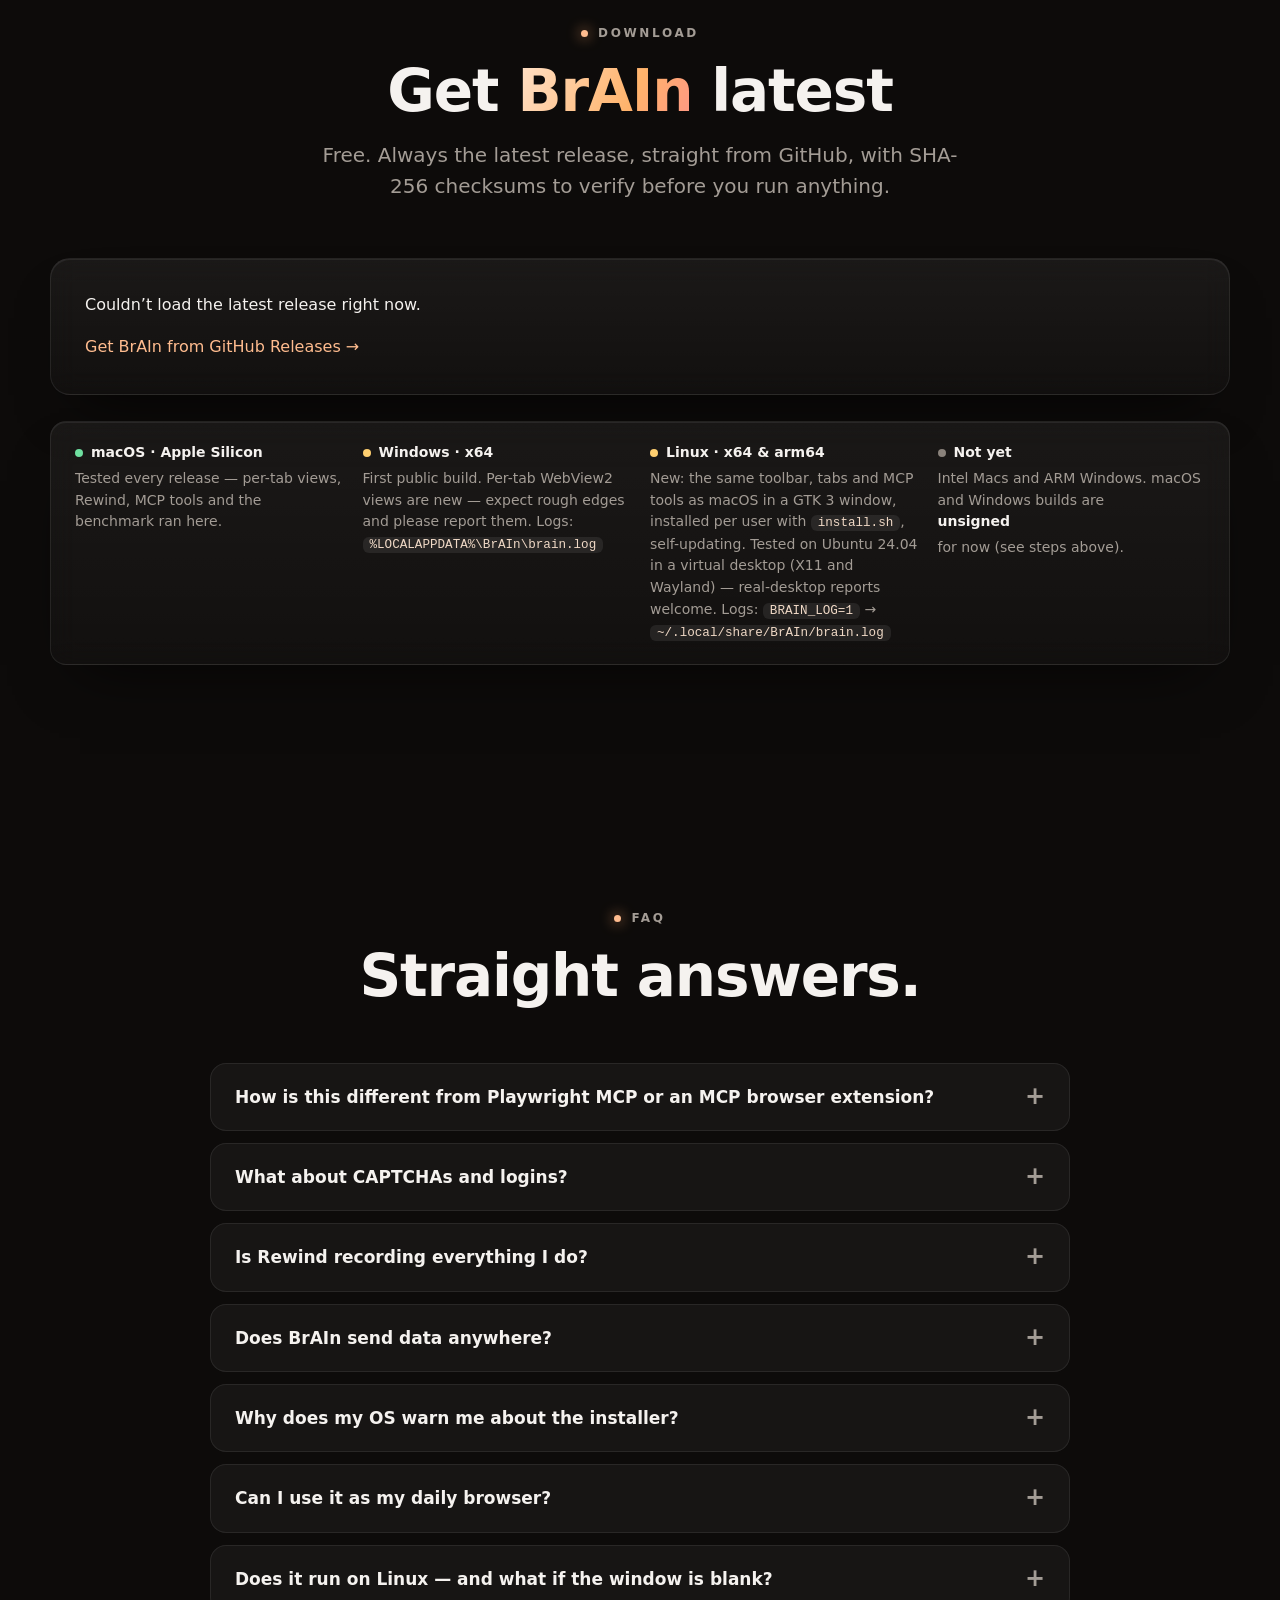
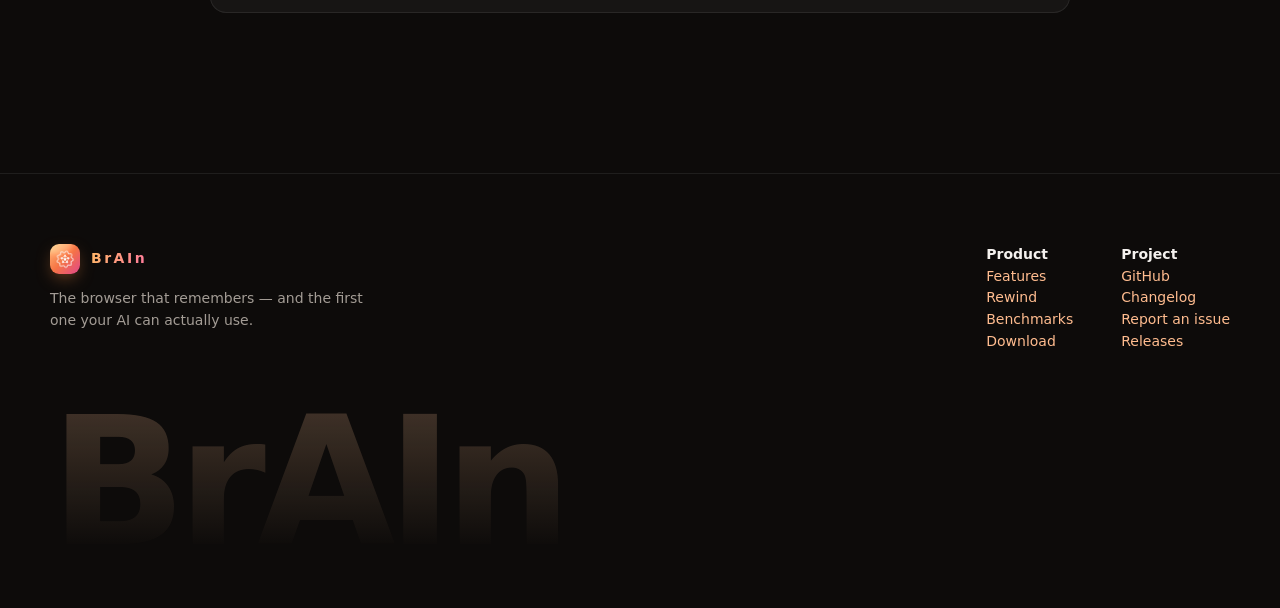
==== commit 38407d8e: "Remove the RAM comparison with Chrome It is gone from the welcome film, the Personality page, the RE" ====
--- a/website/index.html
+++ b/website/index.html
@@ -27,7 +27,7 @@
 <meta name="twitter:image:alt" content="BrAIn — a desktop browser with a built-in AI agent, Rewind page time-travel and a human kill switch.">
 <link rel="icon" type="image/png" href="assets/favicon.png?v=2">
 <link rel="apple-touch-icon" href="assets/apple-touch-icon.png?v=2">
-<link rel="stylesheet" href="assets/style.css?v=3">
+<link rel="stylesheet" href="assets/style.css?v=4">
 <script type="application/ld+json">
 {
   "@context": "https://schema.org",
@@ -53,7 +53,6 @@
     { "@type": "Question", "name": "What about CAPTCHAs and logins?", "acceptedAnswer": { "@type": "Answer", "text": "BrAIn doesn't try to defeat them. browser_ask_human brings the tab to the front, shows you a card, waits while you do the step, then the agent carries on. Passwords are never typed by the agent — the vault needs your OS authentication." } },
     { "@type": "Question", "name": "Is Rewind recording everything I do?", "acceptedAnswer": { "@type": "Answer", "text": "No. It is off by default and asks before it starts. When on, it keeps compressed DOM snapshots in memory only (never on disk), skips private tabs, login pages and sites you exclude, drops a tab's history when the tab closes, and enforces age and size budgets." } },
     { "@type": "Question", "name": "Does BrAIn send data anywhere?", "acceptedAnswer": { "@type": "Answer", "text": "There is no telemetry or analytics. The only call BrAIn makes on its own is the self-updater asking GitHub for the latest release (and downloading it, SHA-256 verified, when you accept). Otherwise it talks to the sites you visit, to your MCP client over stdio, and to a local Ollama server if you use the built-in agent." } },
-    { "@type": "Question", "name": "How much RAM does BrAIn use?", "acceptedAnswer": { "@type": "Answer", "text": "On macOS, about 277 MB at launch (Chrome: 387 MB) and about the same as Chrome with sites open: roughly 3.7 GB with 12 real sites. Most of that is the sites and WebKit; plain WebKit views with no BrAIn code use about the same. Windows uses WebView2, which is Chromium, and Linux uses WebKitGTK, the same engine family as macOS. Neither has been benchmarked." } },
     { "@type": "Question", "name": "Why does my OS warn me about the installer?", "acceptedAnswer": { "@type": "Answer", "text": "The builds are not code-signed yet. Verify the SHA-256 on this page, then: on macOS right-click the app → Open; on Windows choose More info → Run anyway in SmartScreen. Linux has no such gate: unpack the archive and run install.sh." } },
     { "@type": "Question", "name": "Can I use it as my daily browser?", "acceptedAnswer": { "@type": "Answer", "text": "It has the daily-driver basics — tabs, bookmarks, history, autocomplete, downloads, private tabs, password vault, import, PiP, find, zoom, print, session restore. It does not have an extension store or sync." } }
   ]
@@ -173,7 +172,7 @@
     <div class="stats">
       <div class="card stat rv spot"><div class="n grad" data-count="60" data-suffix="+">60+</div><div class="t">MCP tools — navigate, snapshot, click, type, tabs, network, cookies, rewind…</div></div>
       <div class="card stat rv spot" style="--d:.06s"><div class="n grad" data-count="1">1</div><div class="t">process — the browser <i>is</i> the MCP server. No extension, no relay.</div></div>
-      <div class="card stat rv spot" style="--d:.12s"><div class="n grad" data-count="277" data-suffix=" MB">277 MB</div><div class="t">RAM at launch on macOS, vs 387 MB in Chrome. Level with Chrome once sites are open <a href="#speed">(how we measured)</a></div></div>
+      <div class="card stat rv spot" style="--d:.12s"><div class="n grad" data-count="3">3</div><div class="t">desktop platforms — macOS, Windows and Linux.</div></div>
       <div class="card stat rv spot" style="--d:.18s"><div class="n grad" data-count="0">0</div><div class="t">telemetry. The app has no analytics or phone-home code.</div></div>
     </div>
   </div>
@@ -201,7 +200,7 @@
       <div class="card b-c spot rv">
         <div class="icon"><svg viewBox="0 0 24 24"><rect x="3" y="5" width="18" height="14" rx="3"/><path d="M3 9h18M8 5v4"/></svg></div>
         <h3>25 live tabs, agent-proof</h3>
-        <p>Each tab is its own native view — the agent jumps between pages and nothing reloads: no lost drafts, dead sockets or re-verification. And it uses <a href="#speed">about the same memory as Chrome</a> doing it.</p>
+        <p>Each tab is its own native view — the agent jumps between pages and nothing reloads: no lost drafts, dead sockets or re-verification.</p>
       </div>
       <div class="card b-d spot rv" style="--d:.05s">
         <div class="icon"><svg viewBox="0 0 24 24"><rect x="6" y="5" width="4" height="14" rx="1.2"/><rect x="14" y="5" width="4" height="14" rx="1.2"/></svg></div>
@@ -353,23 +352,10 @@
 <!-- ============ BENCHMARK ============ -->
 <section id="speed">
   <div class="wrap">
-    <div class="head rv"><span class="eyebrow">Benchmarks</span><h2>Real sites. <span class="grad">Every process counted.</span></h2>
-      <p class="lead">Memory: 12 real sites opened as tabs in one window, adding up every process of each browser, using the number Activity Monitor shows. Load speed: 25 real sites, timed with the page's own <code>loadEventEnd</code>.</p></div>
-    <div class="benchgrid">
-      <div class="card bigbars rv" id="bars">
-        <h3>Memory with 12 sites open, after settling</h3>
-        <div class="bar-row"><div class="hd"><span>Chrome</span><b data-to="3697">3,697 MB</b></div><div class="bar-bg"><div class="bar-fill chrome" data-w="98.6"></div></div></div>
-        <div class="bar-row"><div class="hd"><span>BrAIn</span><b data-to="3748">3,748 MB</b></div><div class="bar-bg"><div class="bar-fill brain" data-w="100"></div></div></div>
-        <div class="ratio"><b class="grad">Level</b>with Chrome once sites are open. Just launched, BrAIn is lighter: <b style="display:inline;font-size:inherit;color:var(--ink)">277 MB</b> vs Chrome's <b style="display:inline;font-size:inherit;color:var(--ink)">387 MB</b>.</div>
-      </div>
-      <div class="card chartwrap rv" style="--d:.08s" id="chartCard">
-        <div class="legend"><span><i style="background:#aba49d"></i>Chrome</span><span><i style="background:linear-gradient(90deg,#ffb36b,#ff7a9c)"></i>BrAIn</span><span style="margin-left:auto">RAM right after each site loads — hover</span></div>
-        <svg id="chart" viewBox="0 0 700 300" role="img" aria-label="Memory as 12 sites open: both browsers grow together to about 4 GB"></svg>
-        <div class="tip" id="tip"></div>
-      </div>
-    </div>
-    <div class="caveat rv"><b>Read this before quoting it.</b> Memory: macOS on Apple Silicon (16 GB), 2 runs per browser, same machine and network, Chrome 157 with a fresh profile and no extensions. Live sites change from load to load, so treat differences under about 5% as a tie. Reddit showed Chrome a check page instead of the real site, so Chrome's totals are missing one real page. Earlier versions of this page said 81× less memory. That was wrong: it left out the WebKit processes that hold BrAIn's pages. Load speed, measured separately with Chrome 131, is a near tie (<b style="color:var(--ink)">BrAIn faster on 11 sites, Chrome on 13</b>; differences under ~200 ms are noise). <b>Windows and Linux have not been benchmarked yet.</b> Full method and raw data: <a href="https://github.com/GranTurismo/BrAIn/blob/main/RAM-BENCHMARK.md" rel="noopener">RAM-BENCHMARK.md</a> for memory, <a href="https://github.com/GranTurismo/BrAIn/blob/main/BENCHMARK.md" rel="noopener">BENCHMARK.md</a> for load times.</div>
-    <details class="card tbl rv">
+    <div class="head rv"><span class="eyebrow">Benchmarks</span><h2>25 real sites. <span class="grad">A near tie on load speed.</span></h2>
+      <p class="lead">Each site opened as a new tab in one window, timed with the page's own <code>loadEventEnd</code>.</p></div>
+    <div class="caveat rv"><b>Read this before quoting it.</b> macOS on Apple Silicon, one sample per site, same machine and network, Chrome 131 with a fresh profile and no extensions. <b style="color:var(--ink)">BrAIn was faster on 11 sites, Chrome on 13</b>; differences under ~200 ms are noise. <b>Windows and Linux have not been benchmarked yet.</b> Full method and raw data in <a href="https://github.com/GranTurismo/BrAIn/blob/main/BENCHMARK.md" rel="noopener">BENCHMARK.md</a>.</div>
+    <details class="card tbl rv" open>
       <summary>Per-site load times <span style="font-weight:400;color:var(--mut);font-size:14px;margin-left:auto;margin-right:14px">click a column to sort</span></summary>
       <div class="scrollx"><table class="t" id="loadTable"><thead><tr><th data-k="site">Site</th><th data-k="c">Chrome (ms)</th><th data-k="b">BrAIn (ms)</th><th data-k="d">Δ</th></tr></thead><tbody></tbody></table></div>
     </details>
@@ -460,7 +446,6 @@
       <details><summary>What about CAPTCHAs and logins?</summary><div class="ans"><p>BrAIn doesn't try to defeat them. <code>browser_ask_human</code> brings the tab to the front, shows you a card, waits while you do the step, then the agent carries on. Passwords are never typed by the agent from memory — the vault needs your OS authentication.</p></div></details>
       <details><summary>Is Rewind recording everything I do?</summary><div class="ans"><p>No. It is off by default and asks before it starts. When on, it keeps compressed DOM snapshots in memory only (never on disk), skips private tabs, login pages and sites you exclude, drops a tab's history when the tab closes, and enforces age and size budgets. The agent can only read it if you separately allow that.</p></div></details>
       <details><summary>Does BrAIn send data anywhere?</summary><div class="ans"><p>There is no telemetry or analytics. The only call BrAIn makes on its own is the self-updater asking GitHub for the latest release (and downloading it, SHA-256 verified, when you accept). Otherwise it talks to the sites you visit, to your MCP client over stdio, and to a local Ollama server if you use the built-in agent. Whatever your AI client does with tool results is governed by that client.</p></div></details>
-      <details><summary>How much RAM does BrAIn use?</summary><div class="ans"><p>On macOS, about 277 MB at launch (Chrome: 387 MB) and about the same as Chrome with sites open: roughly 3.7 GB with 12 real sites. Most of that is the sites and WebKit; plain WebKit views with no BrAIn code use about the same. Every tab stays live, so memory grows with your tabs. Windows uses WebView2, which is Chromium, and Linux uses WebKitGTK, the same engine family as macOS. I haven't measured either yet, so I won't quote a number.</p></div></details>
       <details><summary>Why does my OS warn me about the installer?</summary><div class="ans"><p>The builds are not code-signed yet (that needs a paid certificate on each platform). Verify the SHA-256 on this page, then: on macOS right-click the app → Open (or <code>xattr -dr com.apple.quarantine /Applications/BrAIn.app</code>); on Windows choose <b>More info → Run anyway</b> in SmartScreen. Linux has no such warning: unpack the archive and run <code>install.sh</code>.</p></div></details>
       <details><summary>Can I use it as my daily browser?</summary><div class="ans"><p>It has the daily-driver basics — tabs, bookmarks, history, autocomplete, downloads, private tabs, password vault, import, PiP, find, zoom, print, session restore. It does not have an extension store or sync. Try it for a week and tell us what's missing.</p></div></details>
       <details><summary>Does it run on Linux — and what if the window is blank?</summary><div class="ans"><p>Yes: x64 and arm64, on X11 and Wayland, with the same toolbar, tabs and MCP tools as on macOS. It needs GTK&nbsp;3 and WebKitGTK&nbsp;4.1 (<code>libwebkit2gtk-4.1-0 libgtk-3-0 libnotify4 libsecret-1-0</code> on Debian and Ubuntu). <code>install.sh</code> in the archive installs it for you alone, without root, and the app then updates itself. If the window comes up blank or black (seen with some NVIDIA setups), start it with <code>WEBKIT_DISABLE_DMABUF_RENDERER=1 brain</code>; if something misbehaves on Wayland, <code>GDK_BACKEND=x11 brain</code> runs it through XWayland. Linux is new, so please report what you find.</p></div></details>
@@ -481,6 +466,6 @@
   </div>
 </footer>
 <div id="toast" role="status"></div>
-<script src="assets/app.js?v=4"></script>
+<script src="assets/app.js?v=5"></script>
 </body>
 </html>
--- a/website/assets/style.css
+++ b/website/assets/style.css
@@ -76,7 +76,7 @@
 /* ---------- layout ---------- */
 .wrap { width: min(1180px, 100% - 48px); margin: 0 auto; }
 /* grid items must be allowed to shrink below their content, else a long <code> line widens the page */
-.cols > *, .split > *, .bento > *, .benchgrid > *, .dl-grid > *, .status > *, .txt li > span { min-width: 0; }
+.cols > *, .split > *, .bento > *, .dl-grid > *, .status > *, .txt li > span { min-width: 0; }
 .code { max-width: 100%; }
 section { position: relative; padding: 120px 0; }
 .eyebrow {
@@ -403,23 +403,6 @@
 .kbar .sp { flex: 1; font-size: 13px; color: var(--mut); }
 
 /* benchmark */
-.benchgrid { display: grid; grid-template-columns: 1fr 1.4fr; gap: 18px; }
-.bigbars { padding: 30px; }
-.bar-row { margin-top: 24px; }
-.bar-row .hd { display: flex; justify-content: space-between; font-size: 14px; margin-bottom: 9px; color: var(--mut); }
-.bar-row .hd b { color: var(--ink); font-family: var(--mono); font-variant-numeric: tabular-nums; }
-.bar-bg { height: 16px; border-radius: 10px; background: rgba(255, 255, 255, .06); overflow: hidden; }
-.bar-fill { height: 100%; width: 0; border-radius: 10px; transition: width 1.6s var(--ease); }
-.bar-fill.chrome { background: linear-gradient(90deg, #6e6862, #aba49d); }
-.bar-fill.brain { background: linear-gradient(90deg, var(--peach), var(--pink)); box-shadow: 0 0 22px -2px hsl(var(--h) 100% 70% / .7); }
-.bigbars .ratio { margin-top: 26px; font-size: 14px; color: var(--mut); }
-.bigbars .ratio b { font-size: 40px; display: block; line-height: 1; margin-bottom: 4px; letter-spacing: -.03em; }
-.chartwrap { padding: 24px 24px 14px; position: relative; }
-.chartwrap svg { width: 100%; height: auto; display: block; overflow: visible; }
-.chartwrap .legend { display: flex; gap: 18px; font-size: 13px; color: var(--mut); margin-bottom: 8px; flex-wrap: wrap; }
-.chartwrap .legend i { display: inline-block; width: 18px; height: 3px; border-radius: 3px; margin-right: 8px; vertical-align: middle; }
-.tip { position: absolute; pointer-events: none; z-index: 3; padding: 9px 12px; border-radius: 11px; font-size: 12.5px; background: rgba(26, 22, 19, .96); border: 1px solid var(--line); white-space: nowrap; opacity: 0; transition: opacity .15s; box-shadow: 0 14px 30px -10px rgba(0, 0, 0, .7); }
-.tip b { font-family: var(--mono); }
 .caveat { margin-top: 18px; padding: 16px 20px; border-radius: 14px; font-size: 13.5px; color: var(--mut); background: rgba(255, 207, 112, .06); border: 1px solid rgba(255, 207, 112, .22); }
 .caveat b { color: var(--warn); }
 details.tbl { margin-top: 18px; }
@@ -508,7 +491,7 @@
 /* ---------- responsive ---------- */
 @media (max-width: 1020px) {
   section { padding: 84px 0; }
-  .hero .cols, .split, .split.rev, .benchgrid, .dl-grid { grid-template-columns: 1fr; }
+  .hero .cols, .split, .split.rev, .dl-grid { grid-template-columns: 1fr; }
   .split.rev .txt { order: 0; }
   .hero { padding-top: 120px; }
   .stats { grid-template-columns: repeat(2, 1fr); }
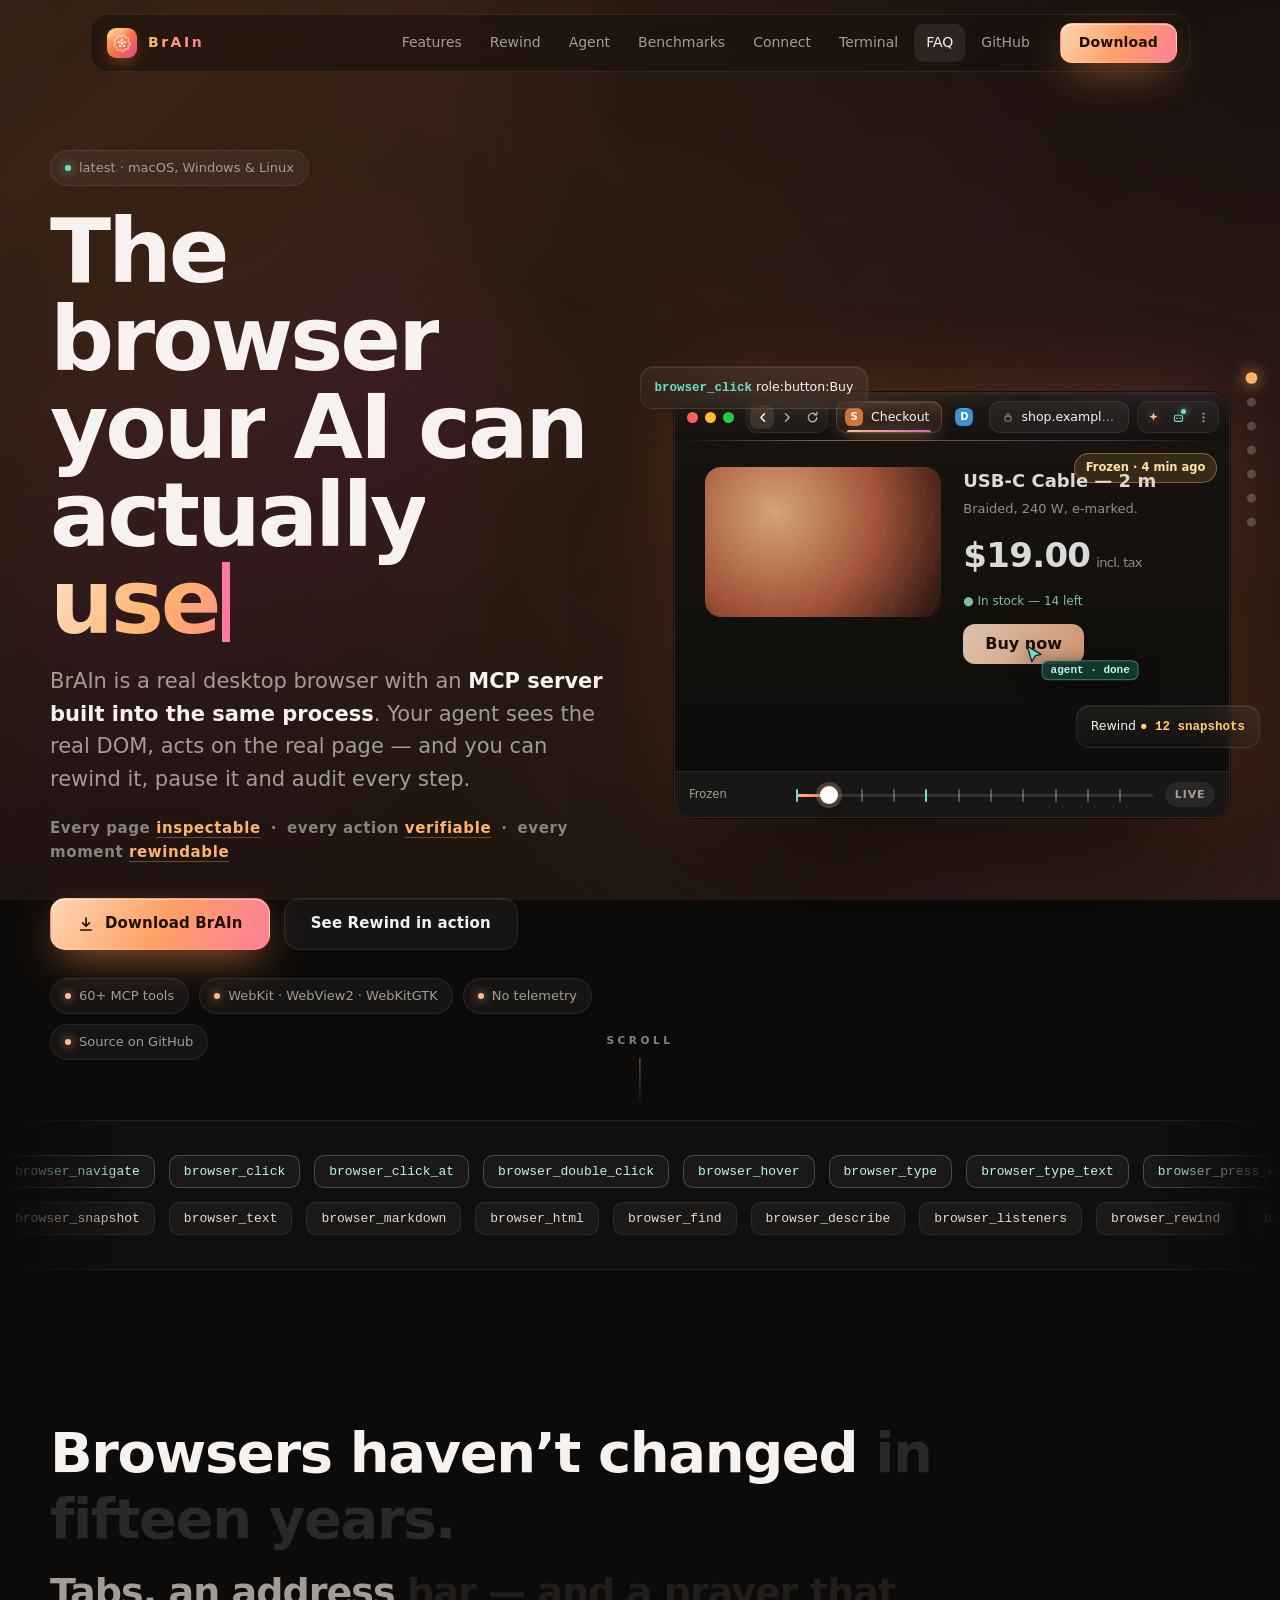
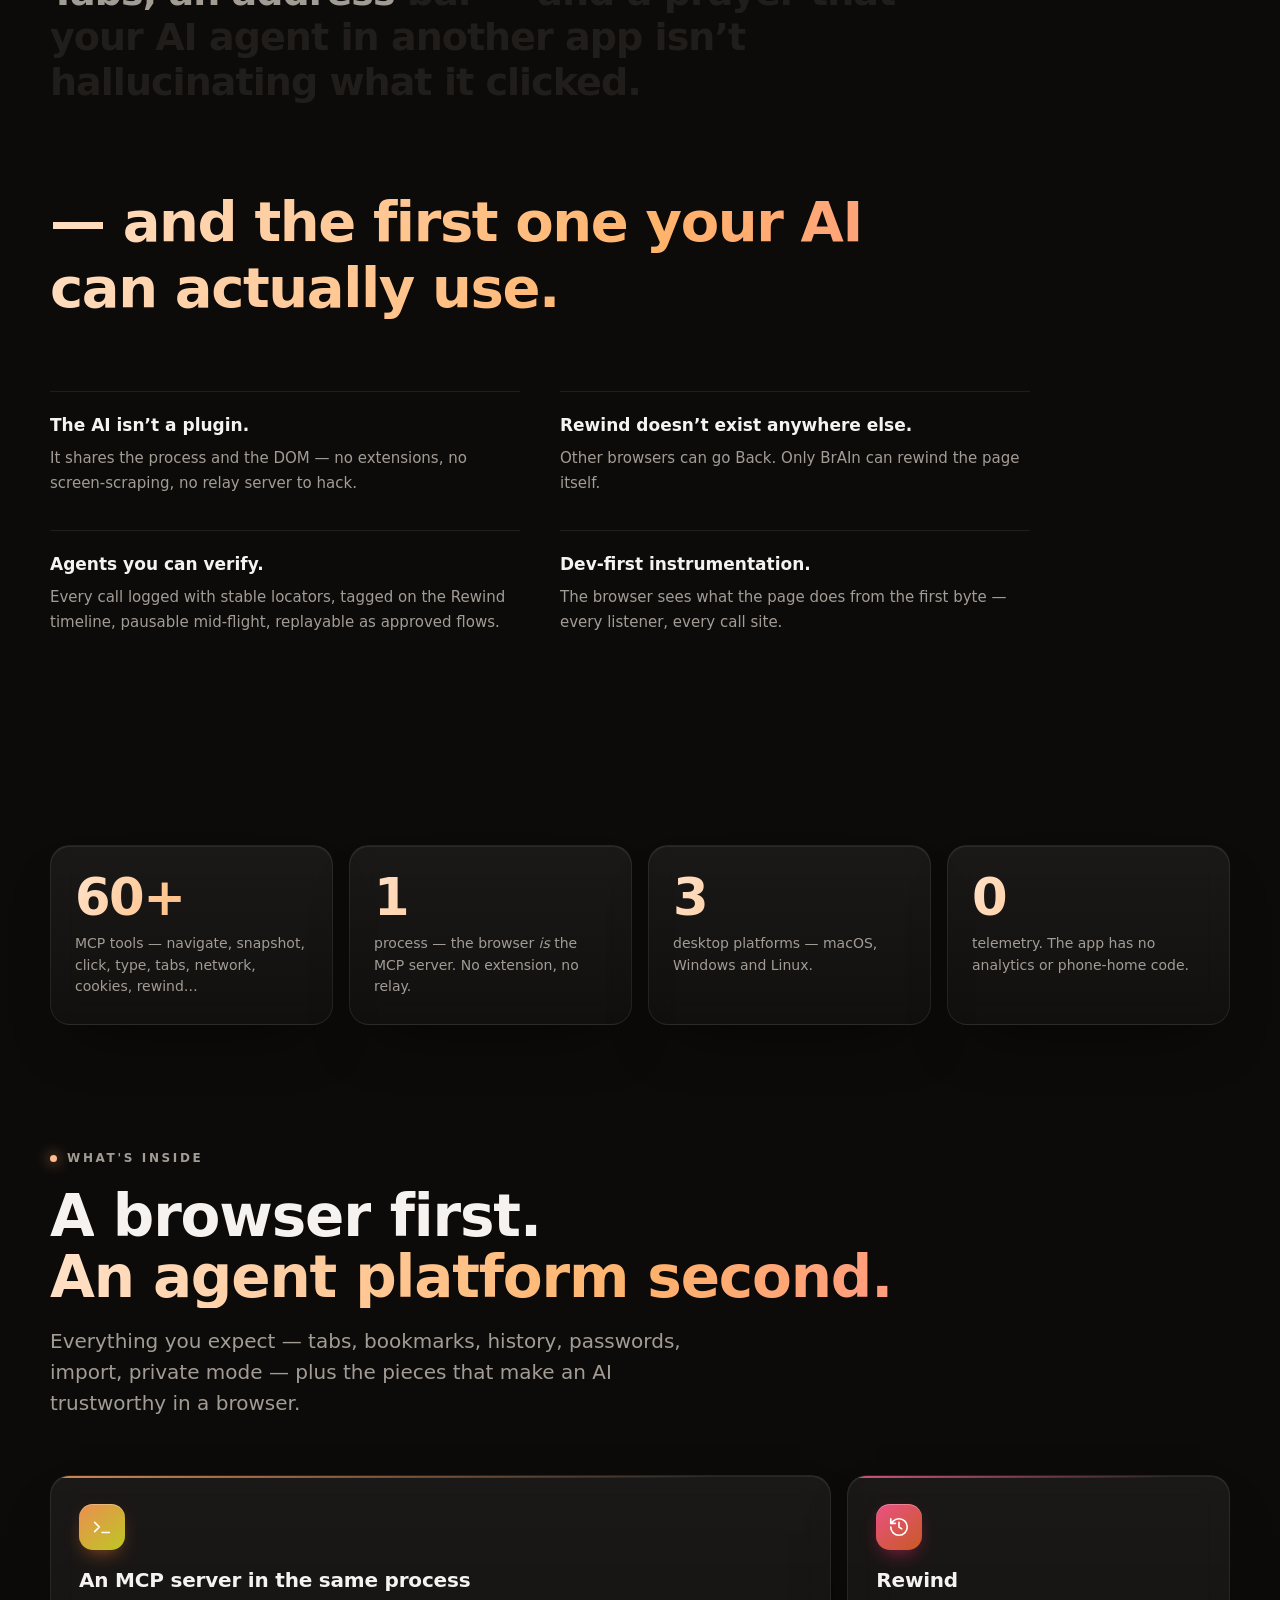
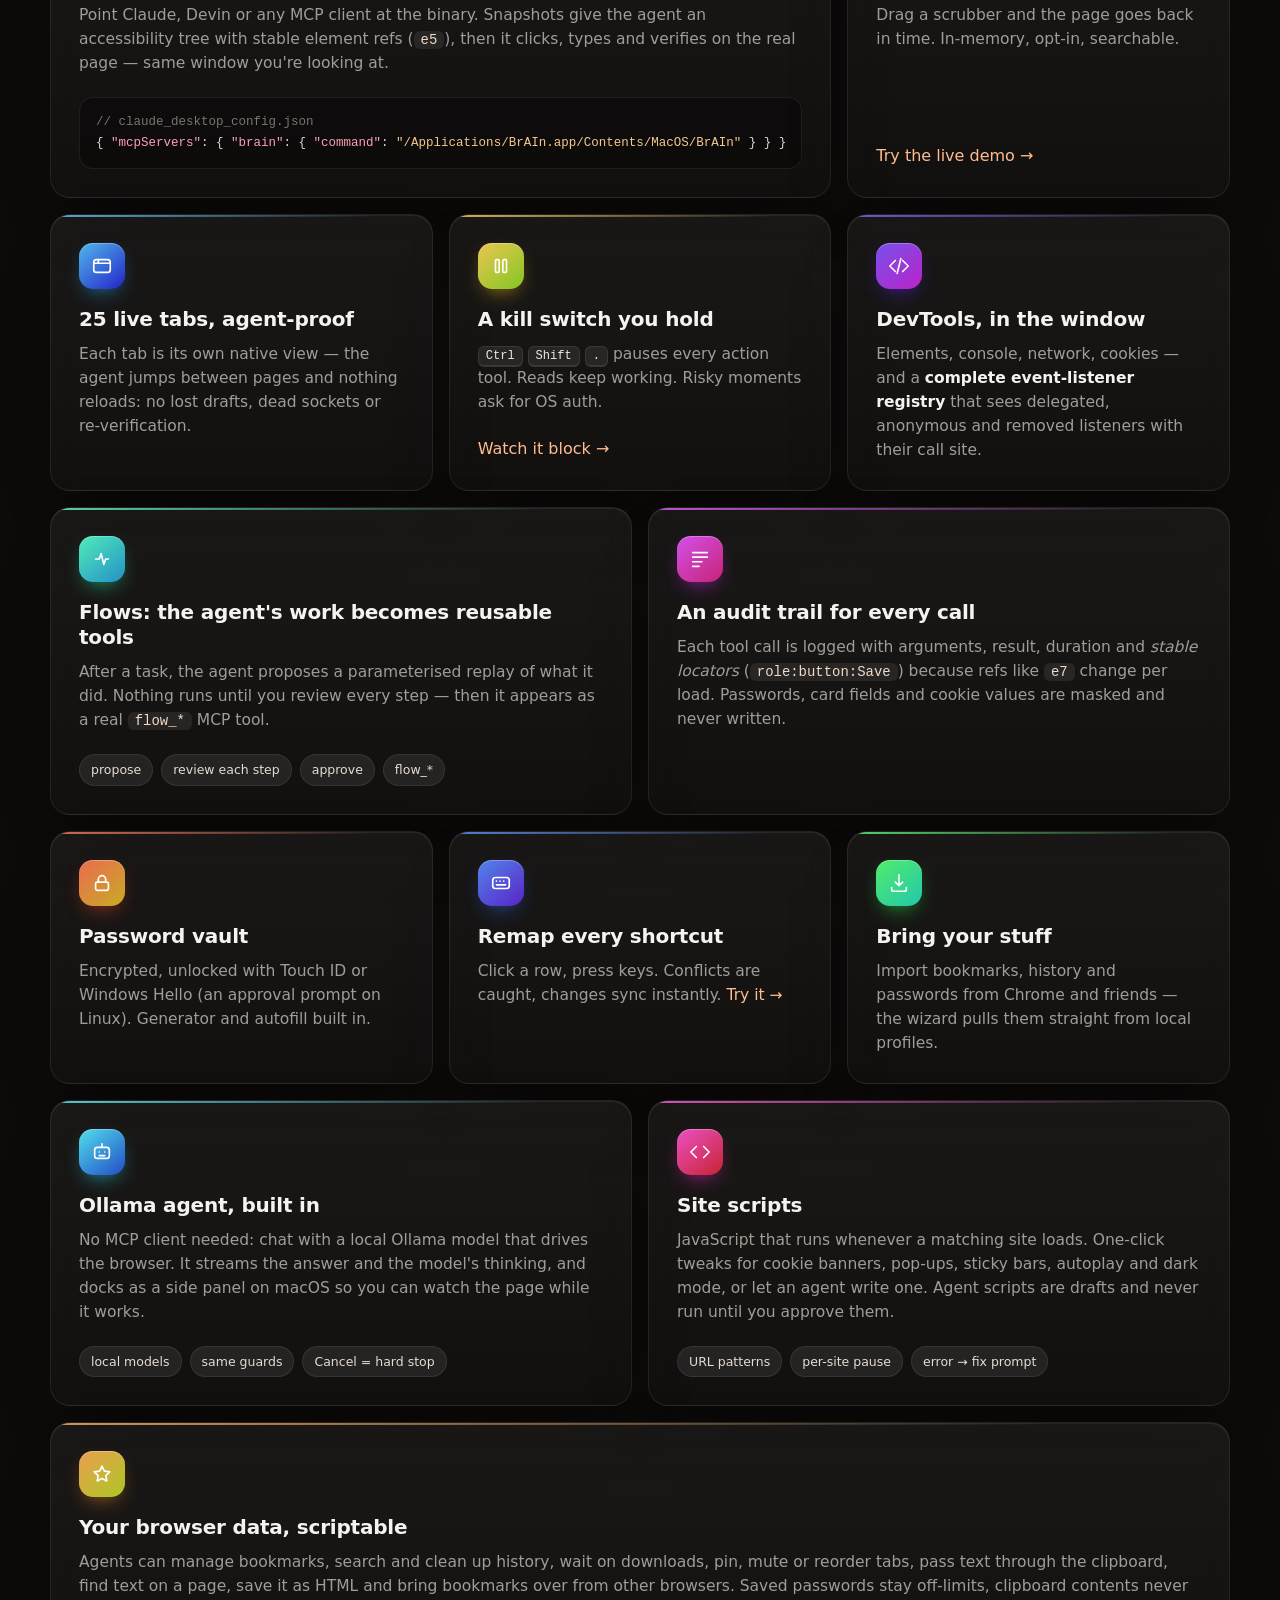
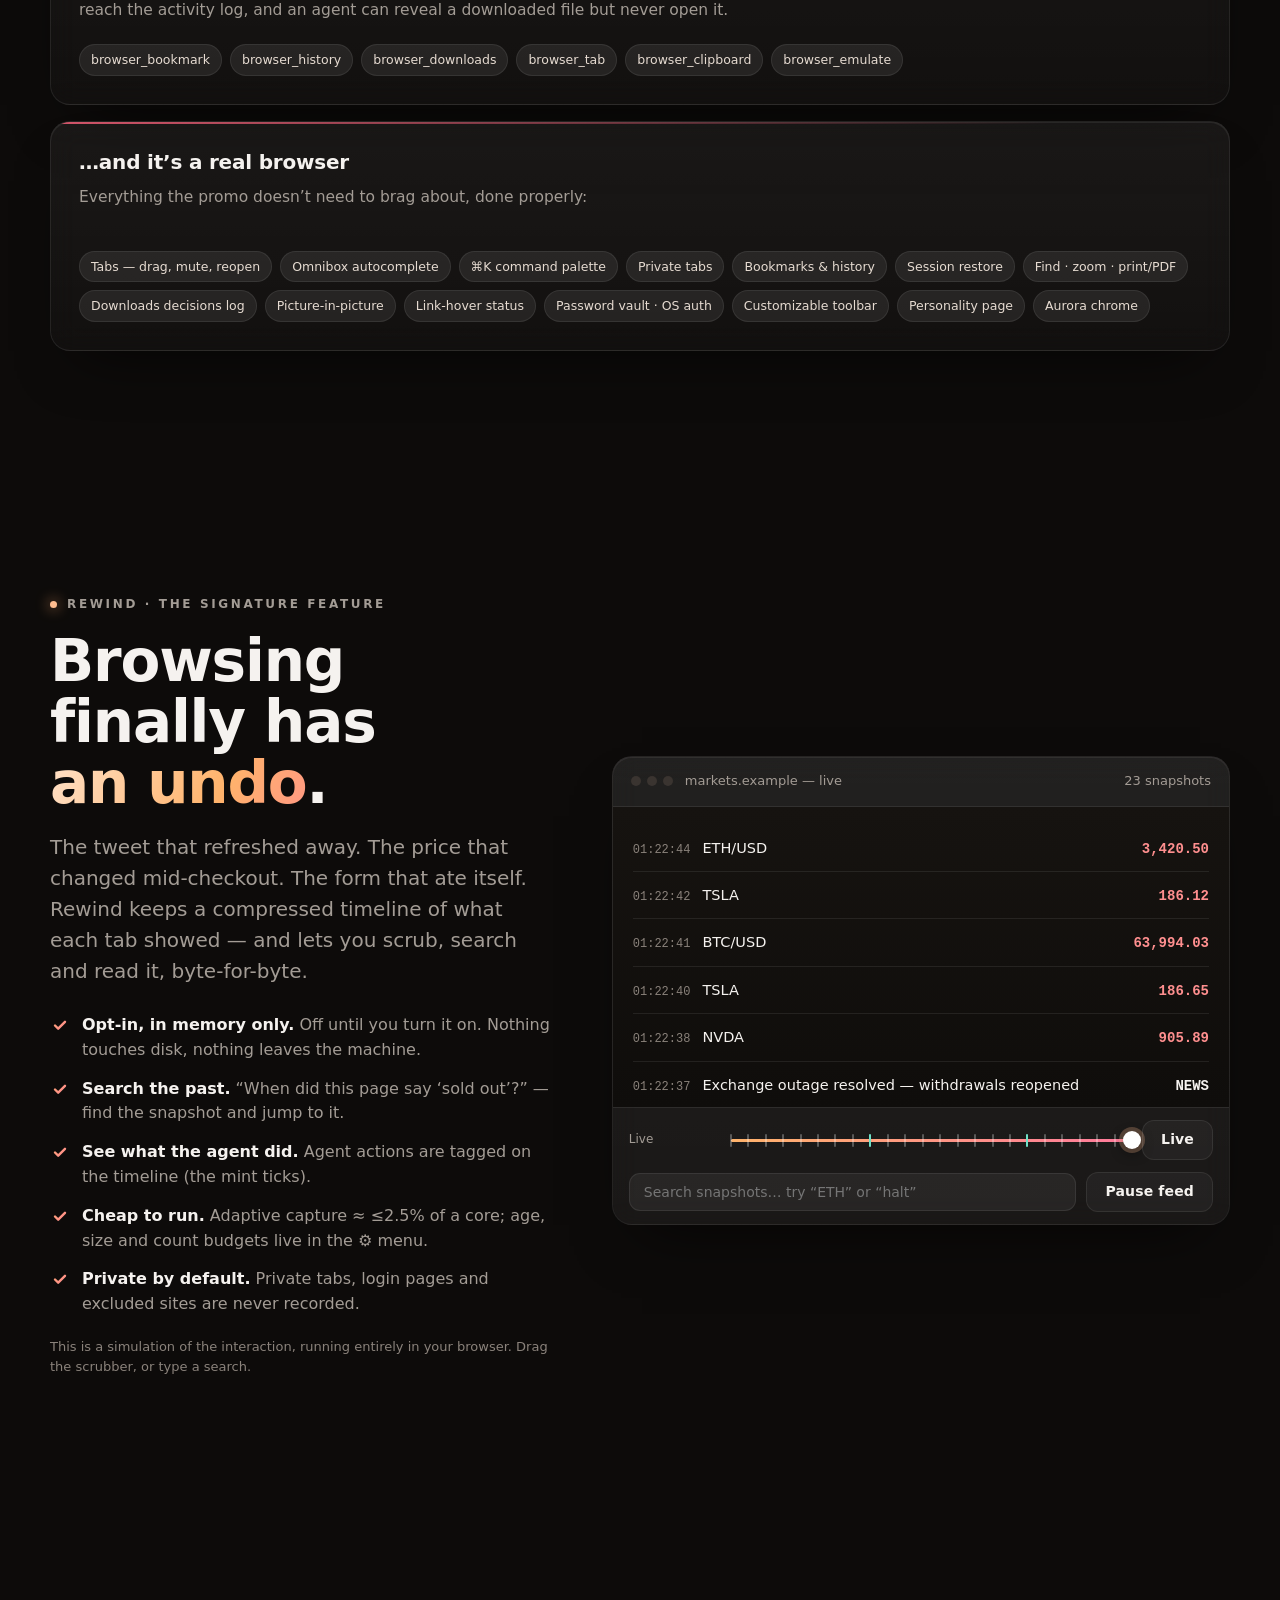
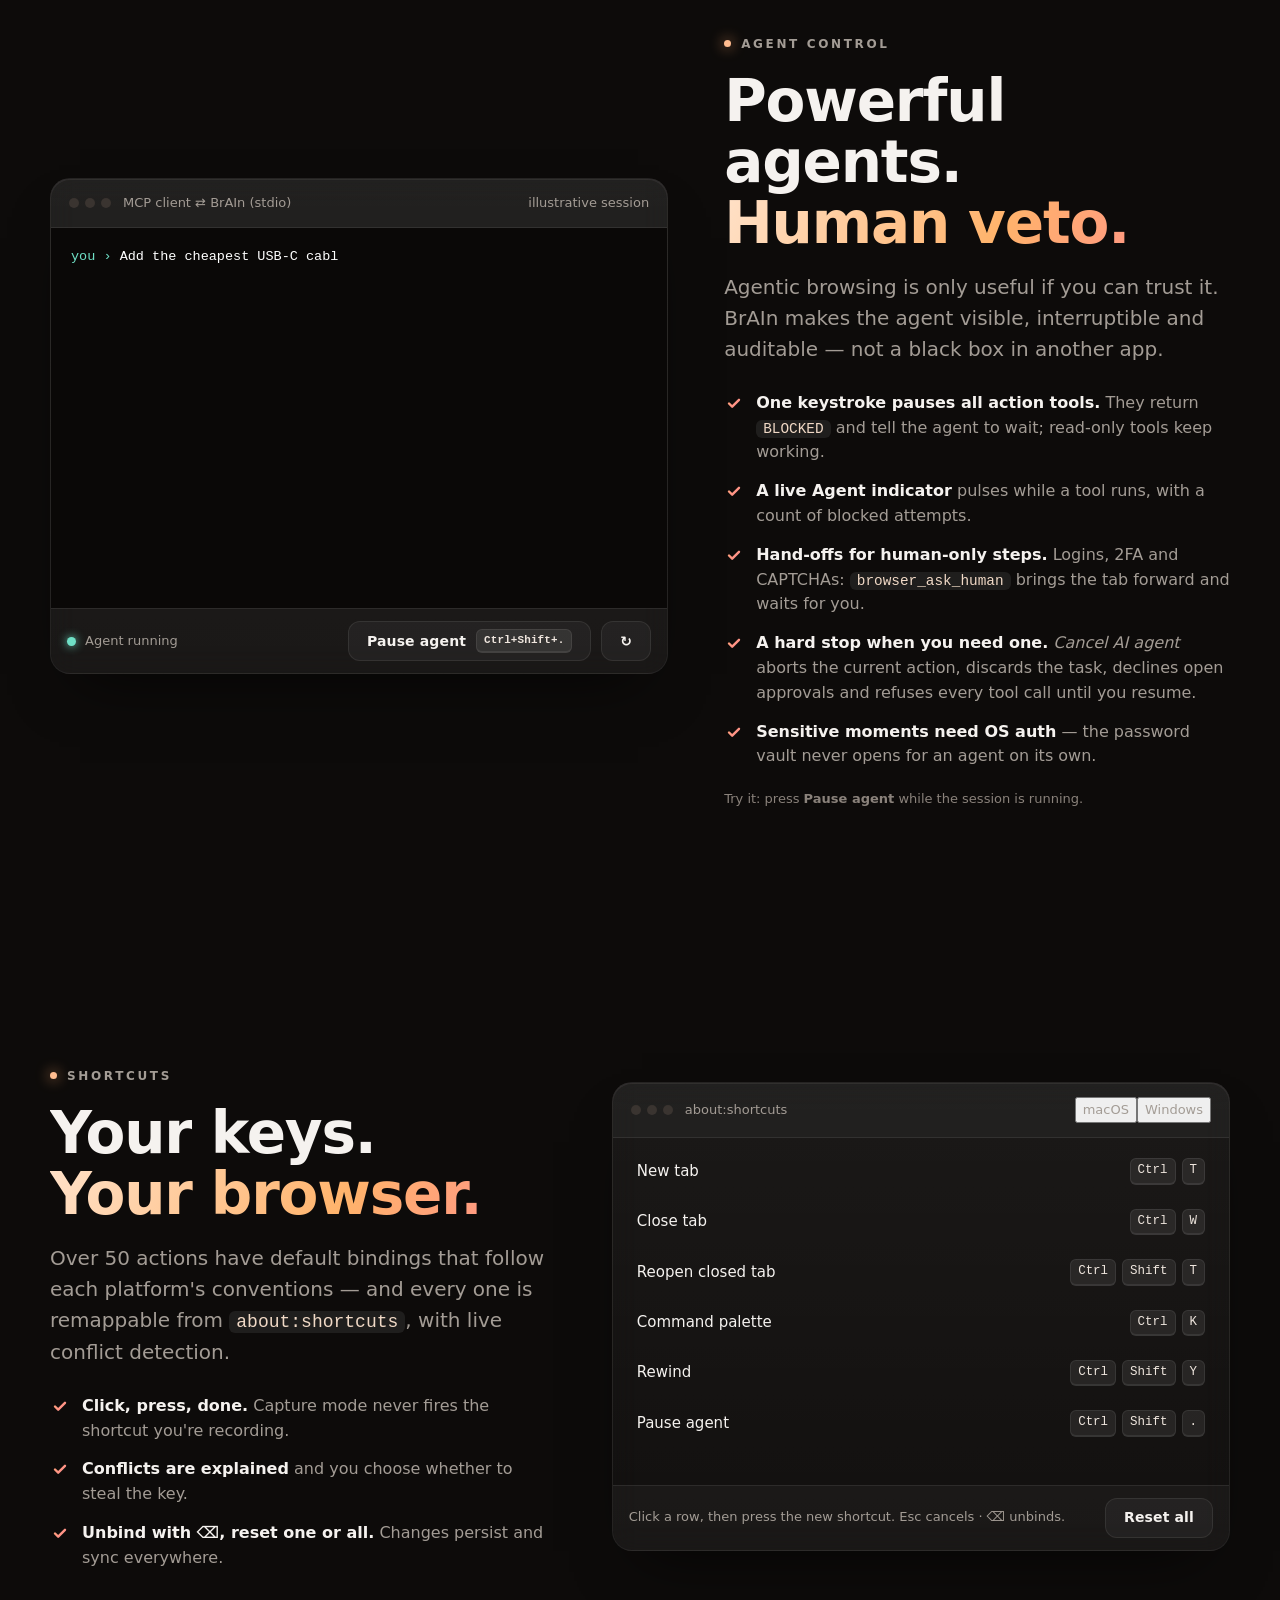
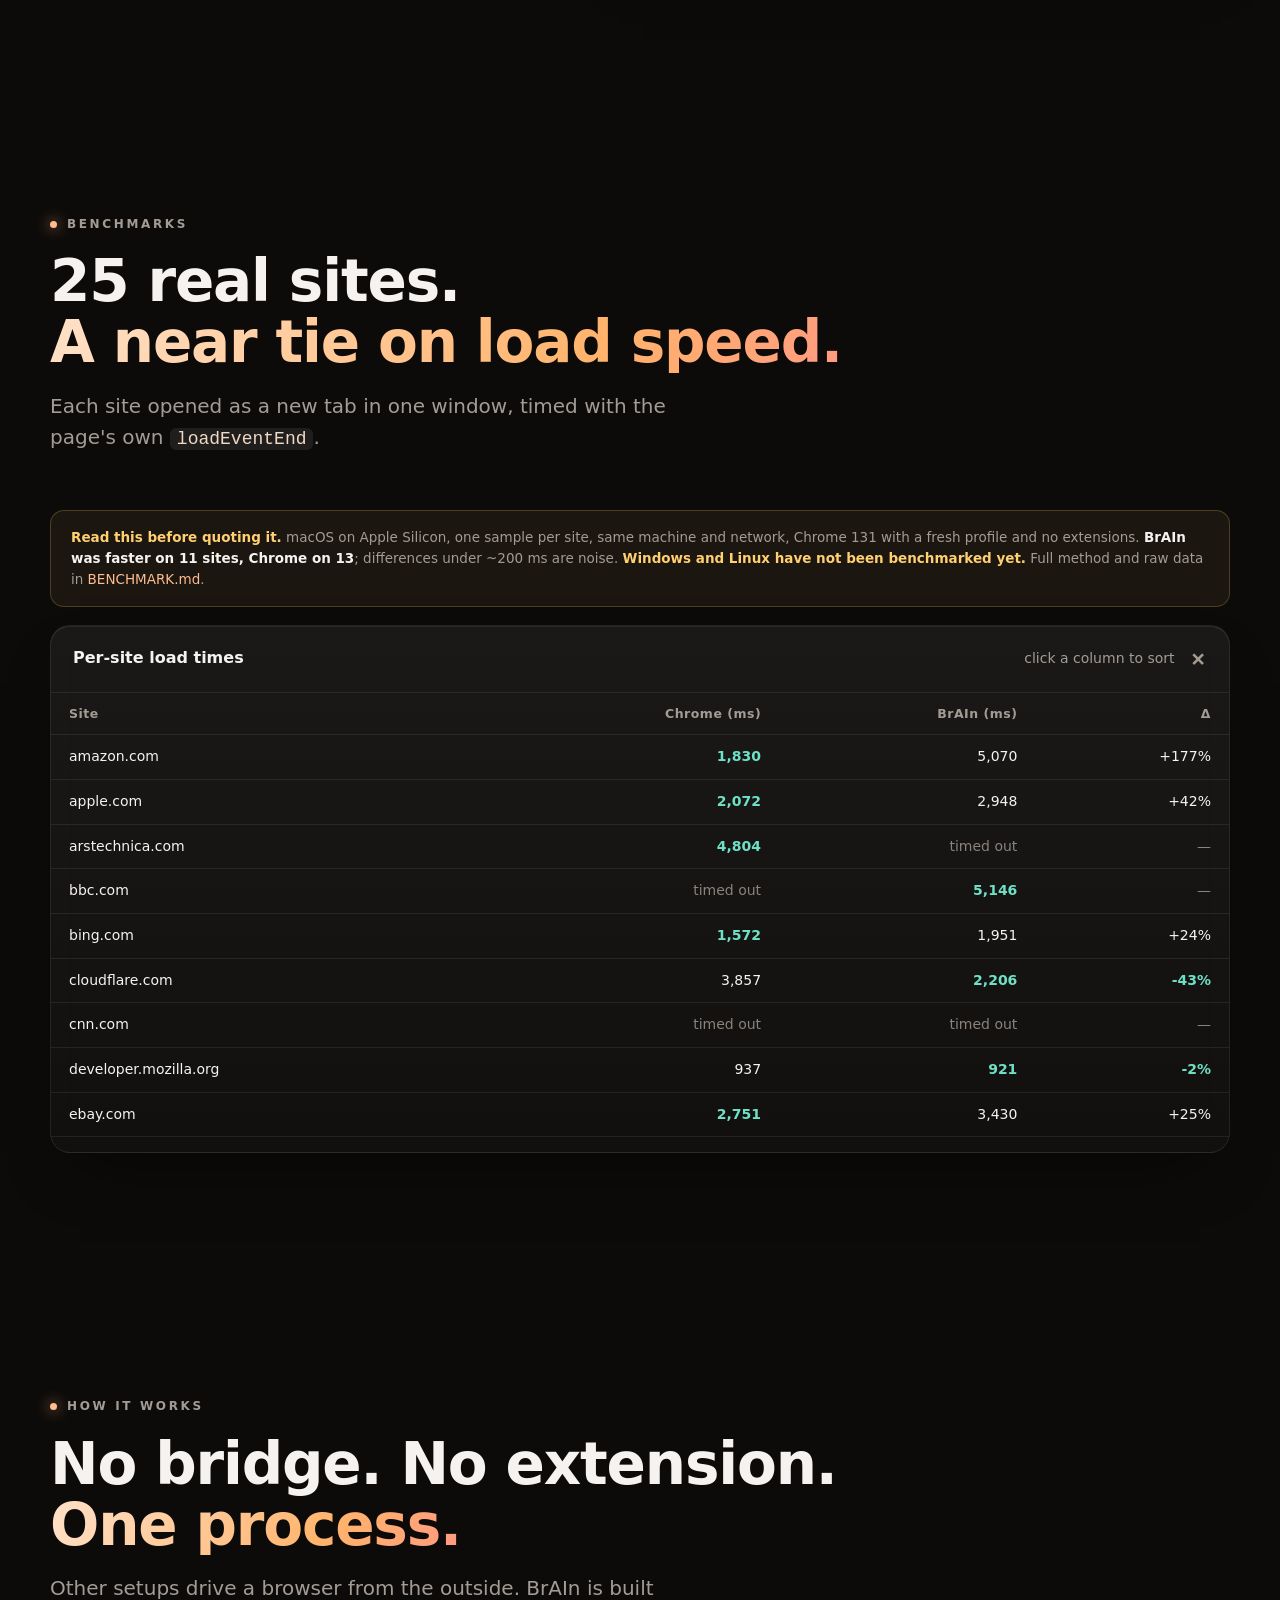
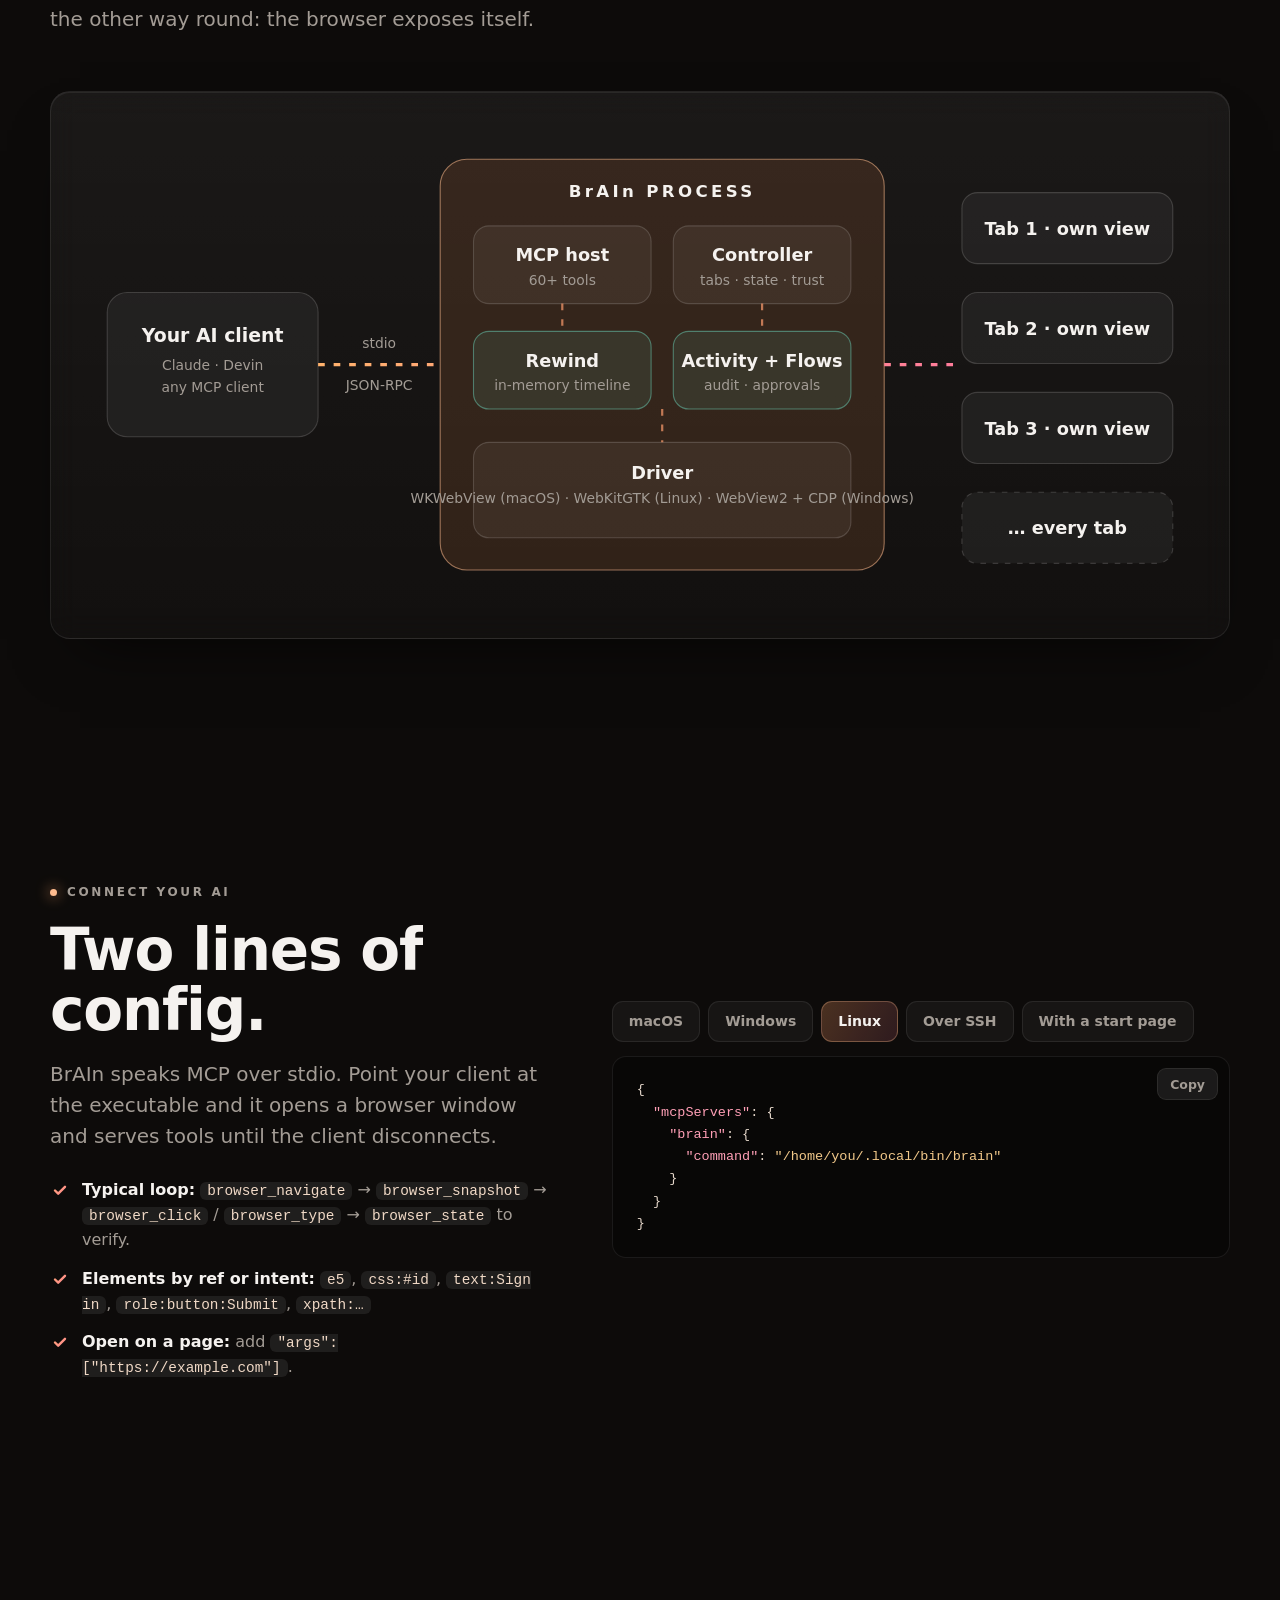
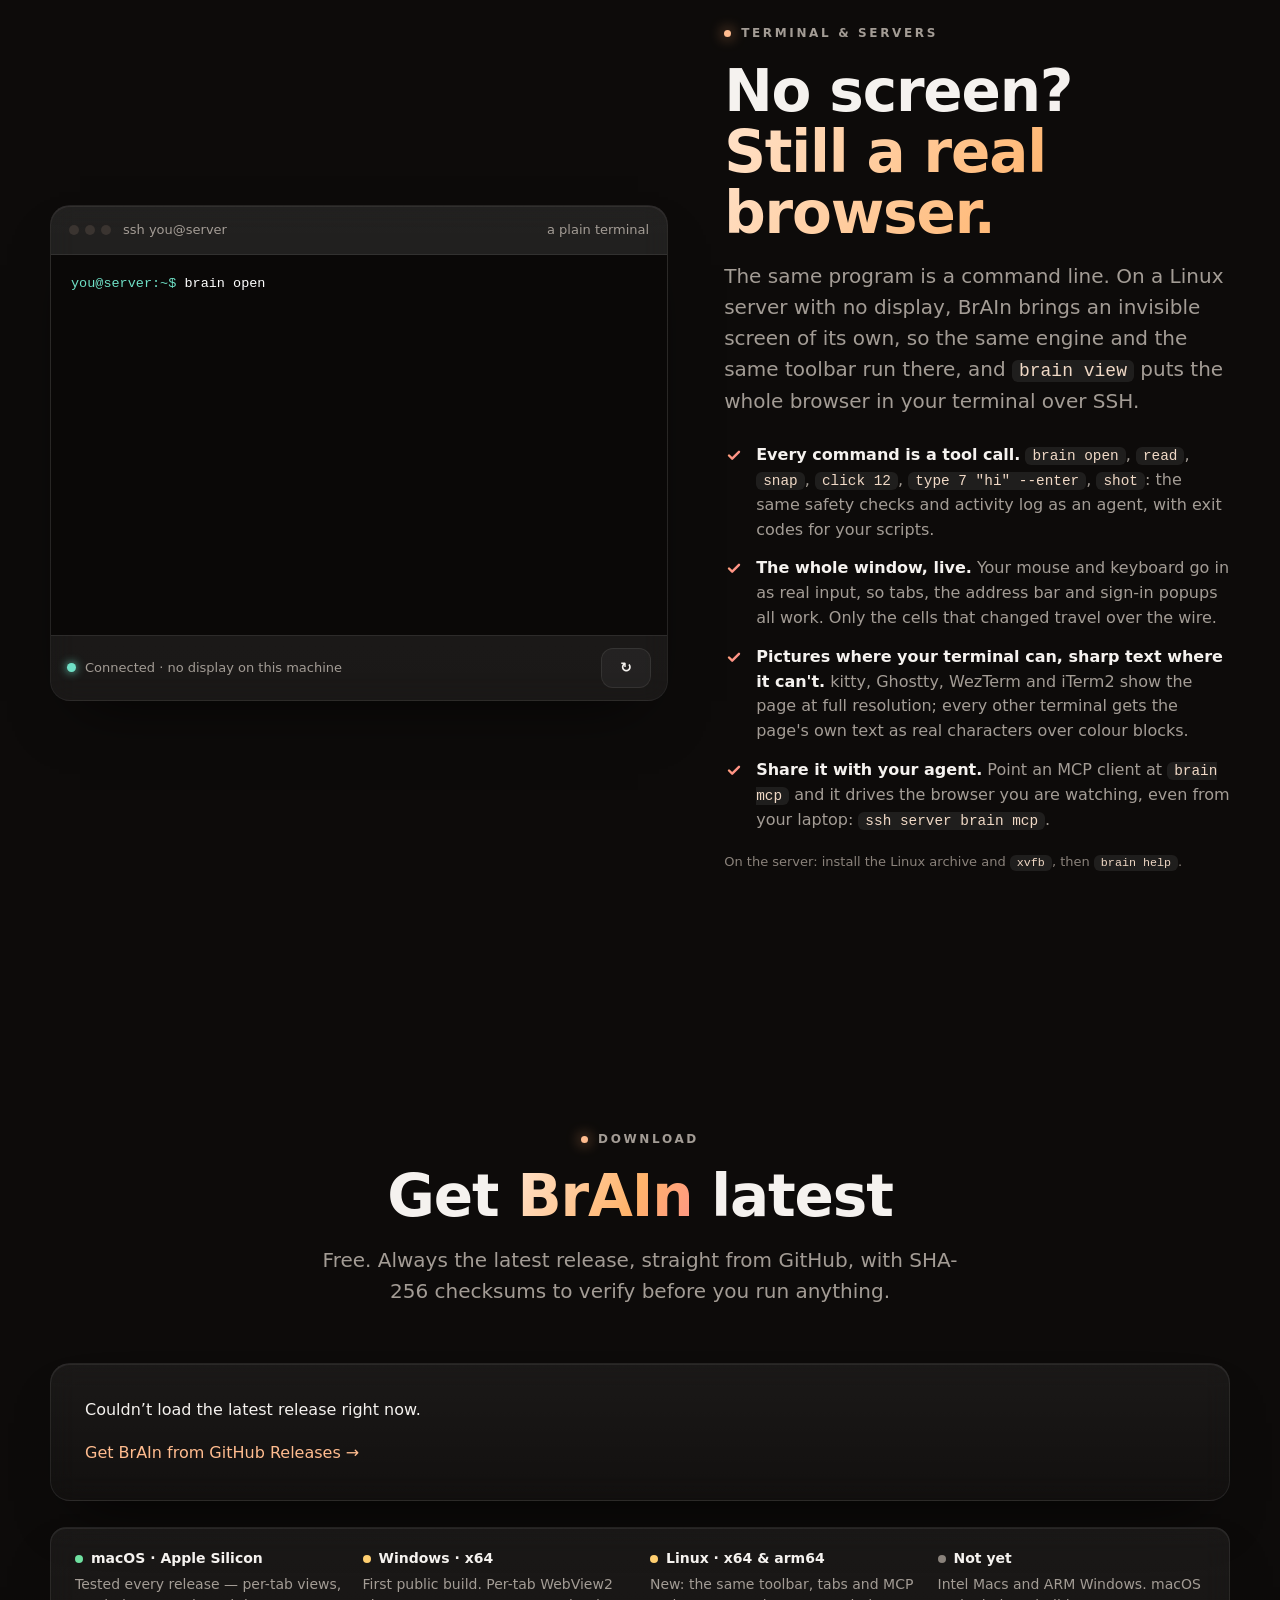
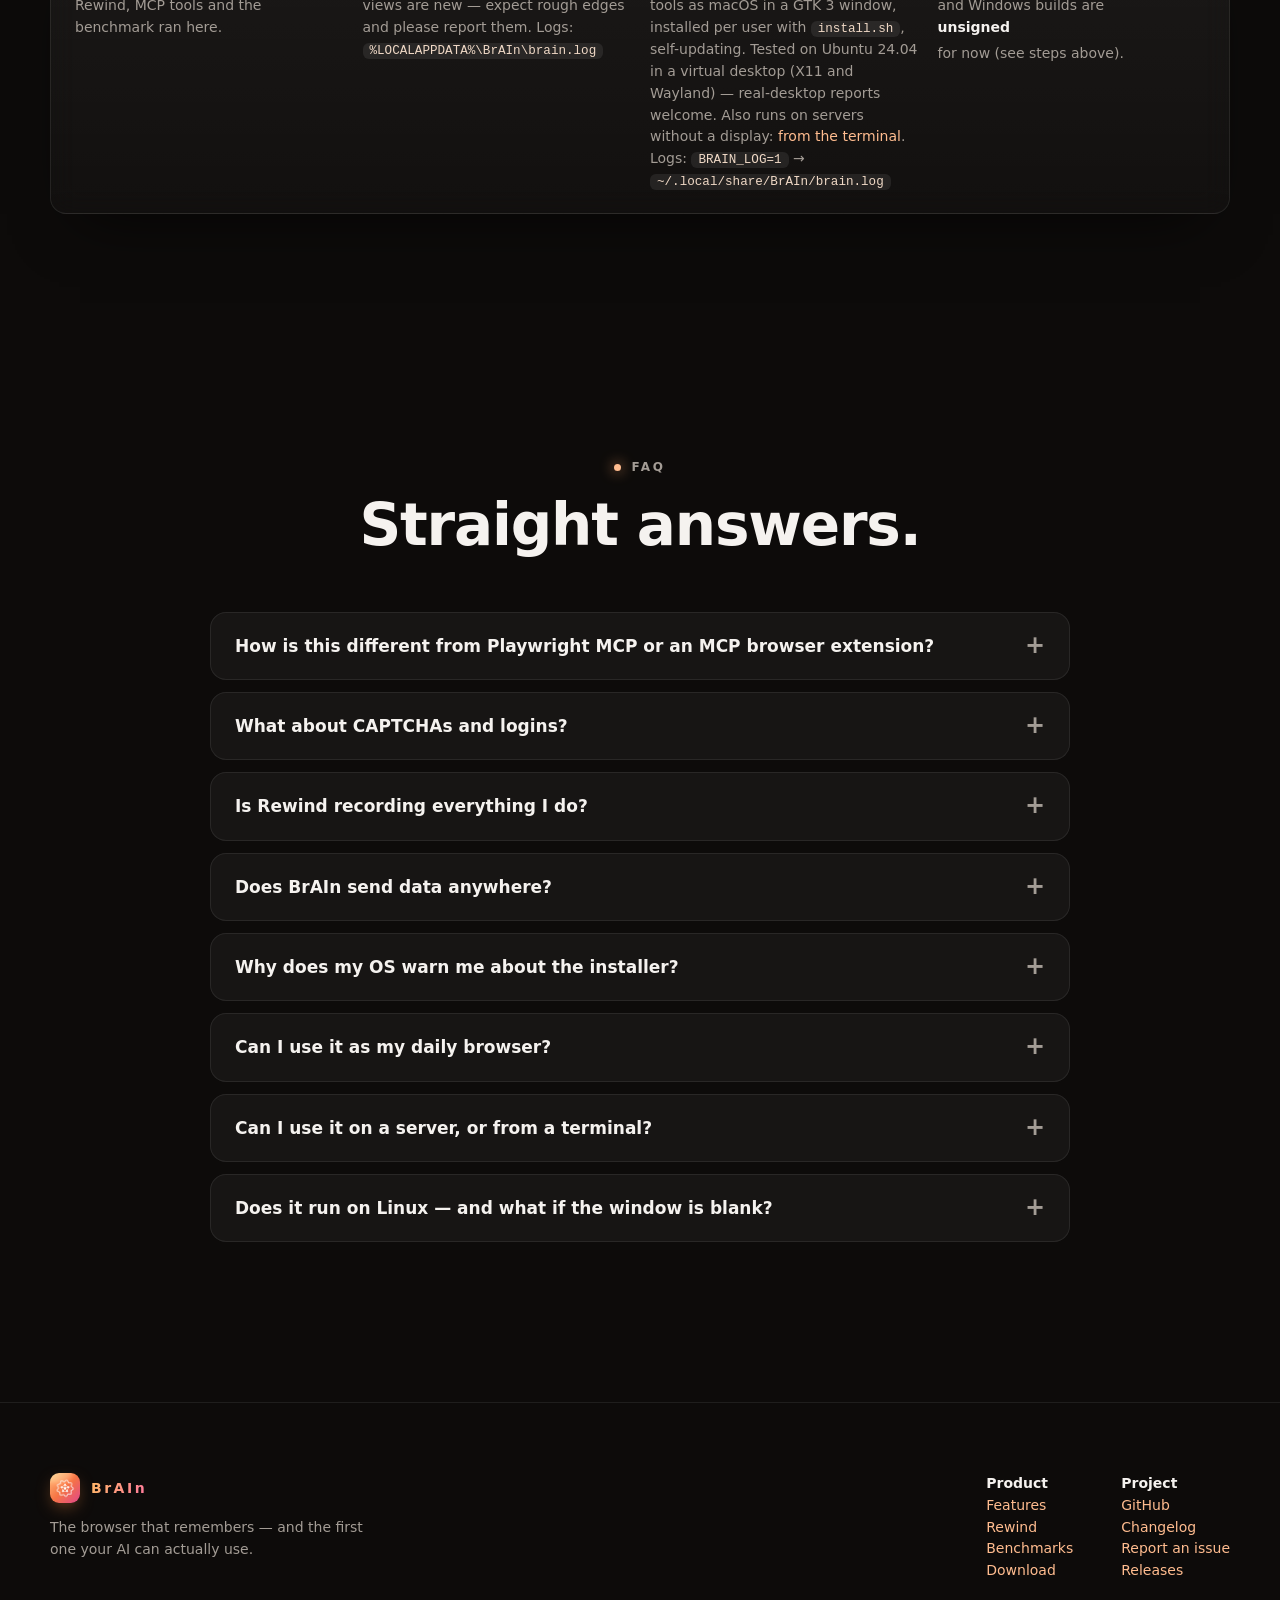
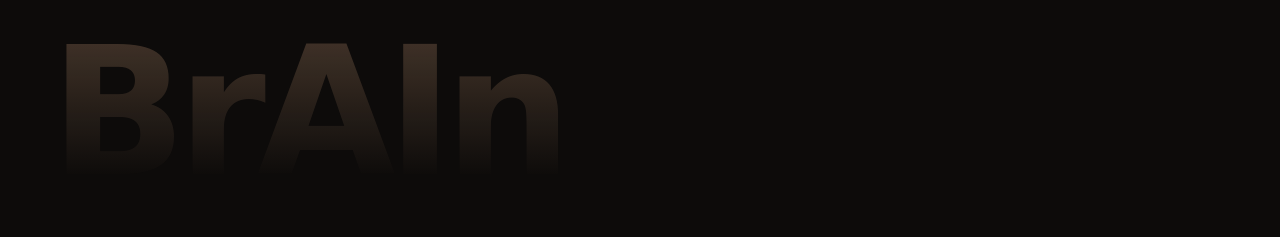
==== commit 8fc3b6eb: "Website: the brain command, servers without a display and brain view A "Terminal & servers" section " ====
--- a/website/index.html
+++ b/website/index.html
@@ -4,7 +4,7 @@
 <meta charset="utf-8">
 <meta name="viewport" content="width=device-width, initial-scale=1">
 <title>BrAIn — the browser your AI can actually use</title>
-<meta name="description" content="A desktop browser with an MCP server built in — Rewind page time-travel, a one-keystroke agent kill switch, dev-grade tooling. macOS, Windows &amp; Linux.">
+<meta name="description" content="A desktop browser with an MCP server built in — Rewind page time-travel, a one-keystroke agent kill switch, dev-grade tooling, and a command line that runs it on servers and in any terminal. macOS, Windows &amp; Linux.">
 <meta name="theme-color" content="#0d0b0a">
 <meta name="robots" content="index,follow,max-image-preview:large">
 <meta name="author" content="BrAIn">
@@ -27,7 +27,7 @@
 <meta name="twitter:image:alt" content="BrAIn — a desktop browser with a built-in AI agent, Rewind page time-travel and a human kill switch.">
 <link rel="icon" type="image/png" href="assets/favicon.png?v=2">
 <link rel="apple-touch-icon" href="assets/apple-touch-icon.png?v=2">
-<link rel="stylesheet" href="assets/style.css?v=4">
+<link rel="stylesheet" href="assets/style.css?v=5">
 <script type="application/ld+json">
 {
   "@context": "https://schema.org",
@@ -75,6 +75,7 @@
     <a href="#agent">Agent</a>
     <a href="#speed">Benchmarks</a>
     <a href="#connect">Connect</a>
+    <a href="#terminal">Terminal</a>
     <a href="#faq">FAQ</a>
     <a href="https://github.com/GranTurismo/BrAIn" rel="noopener">GitHub</a>
   </div>
@@ -415,8 +416,34 @@
       </ul>
     </div>
     <div class="rv" style="--d:.1s">
-      <div class="tabsrow" id="cfgTabs"><button data-c="mac" class="on">macOS</button><button data-c="win">Windows</button><button data-c="linux">Linux</button><button data-c="args">With a start page</button></div>
+      <div class="tabsrow" id="cfgTabs"><button data-c="mac" class="on">macOS</button><button data-c="win">Windows</button><button data-c="linux">Linux</button><button data-c="ssh">Over SSH</button><button data-c="args">With a start page</button></div>
       <div class="snip"><button class="copy" id="cfgCopy">Copy</button><div class="code" id="cfgCode"></div></div>
+    </div>
+  </div>
+</section>
+
+<!-- ============ TERMINAL & SERVERS ============ -->
+<section id="terminal">
+  <div class="wrap split rev">
+    <div class="card demo rv">
+      <div class="dh"><span class="dots"><i></i><i></i><i></i></span><span>ssh you@server</span><span class="sp"></span><span id="cliMode">a plain terminal</span></div>
+      <div class="term cli" id="cli" aria-live="polite"></div>
+      <div class="agentbar" id="clibar">
+        <span class="st"><span class="led"></span><span id="cliSt">Connected · no display on this machine</span></span>
+        <button class="btn sm" id="cliReplay" title="Replay the session">↻</button>
+      </div>
+    </div>
+    <div class="txt">
+      <span class="eyebrow rv">Terminal &amp; servers</span>
+      <h2 class="rv">No screen? <span class="grad">Still a real browser.</span></h2>
+      <p class="lead rv">The same program is a command line. On a Linux server with no display, BrAIn brings an invisible screen of its own, so the same engine and the same toolbar run there, and <code>brain view</code> puts the whole browser in your terminal over SSH.</p>
+      <ul class="rv">
+        <li><span><b>Every command is a tool call.</b> <code>brain open</code>, <code>read</code>, <code>snap</code>, <code>click 12</code>, <code>type 7 "hi" --enter</code>, <code>shot</code>: the same safety checks and activity log as an agent, with exit codes for your scripts.</span></li>
+        <li><span><b>The whole window, live.</b> Your mouse and keyboard go in as real input, so tabs, the address bar and sign-in popups all work. Only the cells that changed travel over the wire.</span></li>
+        <li><span><b>Pictures where your terminal can, sharp text where it can't.</b> kitty, Ghostty, WezTerm and iTerm2 show the page at full resolution; every other terminal gets the page's own text as real characters over colour blocks.</span></li>
+        <li><span><b>Share it with your agent.</b> Point an MCP client at <code>brain mcp</code> and it drives the browser you are watching, even from your laptop: <code>ssh server brain mcp</code>.</span></li>
+      </ul>
+      <p class="note rv">On the server: install the Linux archive and <code>xvfb</code>, then <code>brain help</code>.</p>
     </div>
   </div>
 </section>
@@ -431,7 +458,7 @@
     <div class="status card rv">
       <div><b><span class="k" style="background:var(--good)"></span>macOS · Apple Silicon</b>Tested every release — per-tab views, Rewind, MCP tools and the benchmark ran here.</div>
       <div><b><span class="k" style="background:var(--warn)"></span>Windows · x64</b>First public build. Per-tab WebView2 views are new — expect rough edges and please report them. Logs: <code>%LOCALAPPDATA%\BrAIn\brain.log</code></div>
-      <div><b><span class="k" style="background:var(--warn)"></span>Linux · x64 &amp; arm64</b>New: the same toolbar, tabs and MCP tools as macOS in a GTK&nbsp;3 window, installed per user with <code>install.sh</code>, self-updating. Tested on Ubuntu 24.04 in a virtual desktop (X11 and Wayland) — real-desktop reports welcome. Logs: <code>BRAIN_LOG=1</code> → <code>~/.local/share/BrAIn/brain.log</code></div>
+      <div><b><span class="k" style="background:var(--warn)"></span>Linux · x64 &amp; arm64</b>New: the same toolbar, tabs and MCP tools as macOS in a GTK&nbsp;3 window, installed per user with <code>install.sh</code>, self-updating. Tested on Ubuntu 24.04 in a virtual desktop (X11 and Wayland) — real-desktop reports welcome. Also runs on servers without a display: <a href="#terminal">from the terminal</a>. Logs: <code>BRAIN_LOG=1</code> → <code>~/.local/share/BrAIn/brain.log</code></div>
       <div><b><span class="k" style="background:var(--dim)"></span>Not yet</b>Intel Macs and ARM Windows. macOS and Windows builds are <b style="color:var(--ink)">unsigned</b> for now (see steps above).</div>
     </div>
   </div>
@@ -448,6 +475,7 @@
       <details><summary>Does BrAIn send data anywhere?</summary><div class="ans"><p>There is no telemetry or analytics. The only call BrAIn makes on its own is the self-updater asking GitHub for the latest release (and downloading it, SHA-256 verified, when you accept). Otherwise it talks to the sites you visit, to your MCP client over stdio, and to a local Ollama server if you use the built-in agent. Whatever your AI client does with tool results is governed by that client.</p></div></details>
       <details><summary>Why does my OS warn me about the installer?</summary><div class="ans"><p>The builds are not code-signed yet (that needs a paid certificate on each platform). Verify the SHA-256 on this page, then: on macOS right-click the app → Open (or <code>xattr -dr com.apple.quarantine /Applications/BrAIn.app</code>); on Windows choose <b>More info → Run anyway</b> in SmartScreen. Linux has no such warning: unpack the archive and run <code>install.sh</code>.</p></div></details>
       <details><summary>Can I use it as my daily browser?</summary><div class="ans"><p>It has the daily-driver basics — tabs, bookmarks, history, autocomplete, downloads, private tabs, password vault, import, PiP, find, zoom, print, session restore. It does not have an extension store or sync. Try it for a week and tell us what's missing.</p></div></details>
+      <details><summary>Can I use it on a server, or from a terminal?</summary><div class="ans"><p>Yes. The program is also a command line: <code>brain open</code>, <code>read</code>, <code>snap</code>, <code>click</code>, <code>type</code>, <code>shot</code> and more drive the running browser and start one when none is running. On a Linux server without a display it brings its own invisible screen (install <code>xvfb</code>), keeps running after you log out, and <code>brain view</code> shows it live in your terminal: full pictures in kitty, Ghostty, WezTerm and iTerm2, the page's text as real characters everywhere else. On macOS the commands work against the app (everything but <code>view</code>). Sites that challenge data-centre addresses still do; you solve those yourself in the view.</p></div></details>
       <details><summary>Does it run on Linux — and what if the window is blank?</summary><div class="ans"><p>Yes: x64 and arm64, on X11 and Wayland, with the same toolbar, tabs and MCP tools as on macOS. It needs GTK&nbsp;3 and WebKitGTK&nbsp;4.1 (<code>libwebkit2gtk-4.1-0 libgtk-3-0 libnotify4 libsecret-1-0</code> on Debian and Ubuntu). <code>install.sh</code> in the archive installs it for you alone, without root, and the app then updates itself. If the window comes up blank or black (seen with some NVIDIA setups), start it with <code>WEBKIT_DISABLE_DMABUF_RENDERER=1 brain</code>; if something misbehaves on Wayland, <code>GDK_BACKEND=x11 brain</code> runs it through XWayland. Linux is new, so please report what you find.</p></div></details>
     </div>
   </div>
@@ -466,6 +494,6 @@
   </div>
 </footer>
 <div id="toast" role="status"></div>
-<script src="assets/app.js?v=5"></script>
+<script src="assets/app.js?v=6"></script>
 </body>
 </html>
--- a/website/assets/style.css
+++ b/website/assets/style.css
@@ -381,6 +381,25 @@
 .term .ok { color: var(--good); } .term .bl { color: var(--bad); font-weight: 600; } .term .dim { color: var(--dim); }
 .term .caret { display: inline-block; width: 8px; height: 15px; background: var(--mint); vertical-align: -2px; animation: blink 1s steps(2) infinite; }
 .agentbar { display: flex; align-items: center; gap: 10px; padding: 12px 16px; border-top: 1px solid var(--line); background: rgba(255, 255, 255, .03); }
+
+/* terminal & servers: an SSH session, then `brain view` in text mode (the page's real text over colour blocks) */
+.term.cli { height: 380px; }
+.term.cli.viewing { padding: 14px; display: flex; align-items: center; overflow: hidden; }
+.tv { width: 100%; font: clamp(9px, 1.02vw, 12.5px)/1.6 var(--mono); border-radius: 8px; overflow: hidden; border: 1px solid rgba(255, 255, 255, .1);
+  box-shadow: 0 20px 50px -24px rgba(0, 0, 0, .9); animation: pop .45s var(--ease); }
+.tv > div { white-space: pre; overflow: hidden; }
+.tv-tb { background: #1d1916; color: #b9b0a7; padding: 3px 8px; }
+.tv-tab { background: #2c2520; color: #f5f2ef; padding: 0 6px; border-radius: 4px; }
+.tv-url { color: #e8e0d8; }
+.tv-pg { background: #f6f3ee; color: #26211d; padding: 0 10px 8px; }
+.tv-hd { background: linear-gradient(90deg, #ff9a5c, #ff7a9c); color: #1c1410; margin: 0 -10px 6px; padding: 1px 10px; }
+.tv-pg a { color: #1f55d6; text-decoration: underline; text-underline-offset: 2px; }
+.tv-mu, .tv-mu a { color: #857c74; }
+.tv-fld { background: #fff; border: 1px solid #c9c1b8; border-radius: 3px; color: #26211d; }
+.tv-cur { background: #26211d; animation: blink 1s steps(2) infinite; }
+.tv-sb { background: #d8d2cb; color: #1c1814; padding: 0 8px; }
+.tv-ends { display: flex; justify-content: space-between; gap: 2ch; }
+.tv-ends > span { overflow: hidden; text-overflow: clip; }
 .agentbar .st { flex: 1; font-size: 13px; color: var(--mut); display: flex; align-items: center; gap: 9px; }
 .agentbar .led { width: 9px; height: 9px; border-radius: 50%; background: var(--mint); box-shadow: 0 0 10px var(--mint); animation: ledp 1.4s infinite; }
 .agentbar.paused .led { background: var(--warn); box-shadow: 0 0 10px var(--warn); animation: none; }
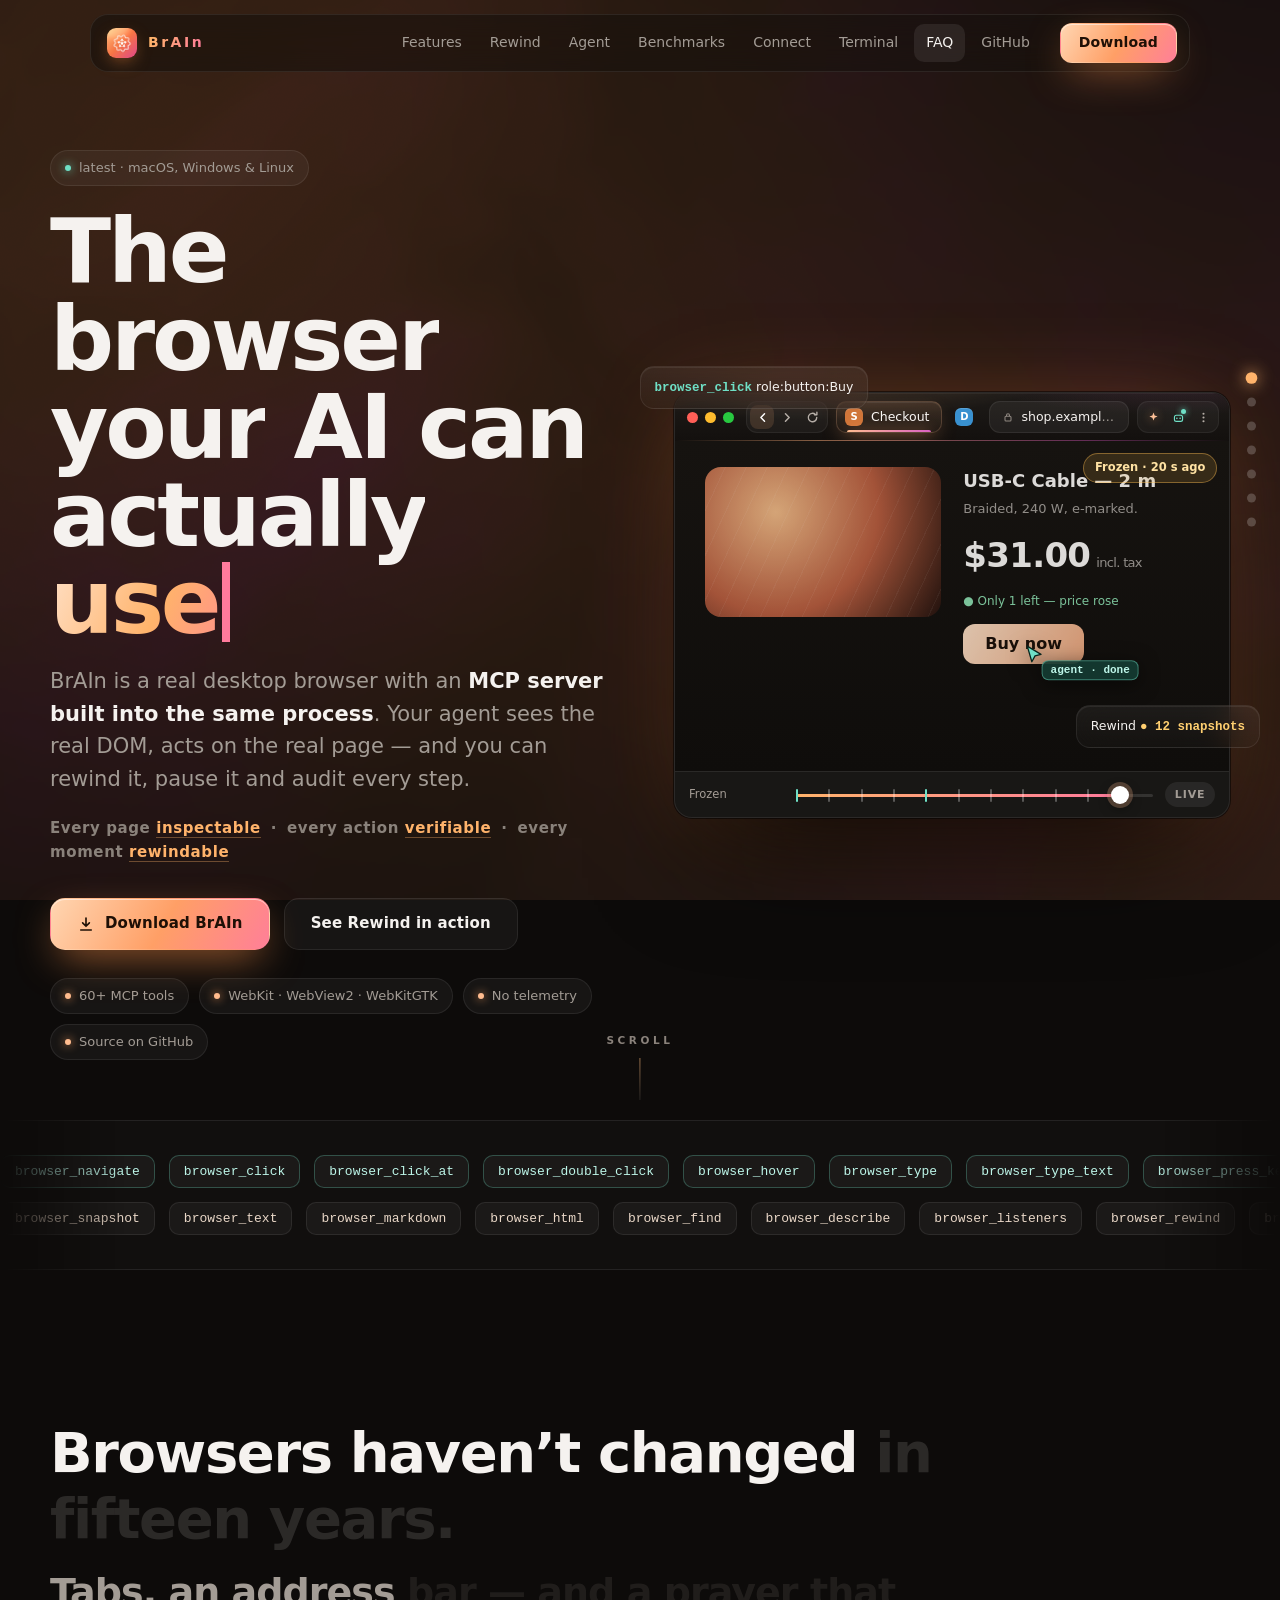
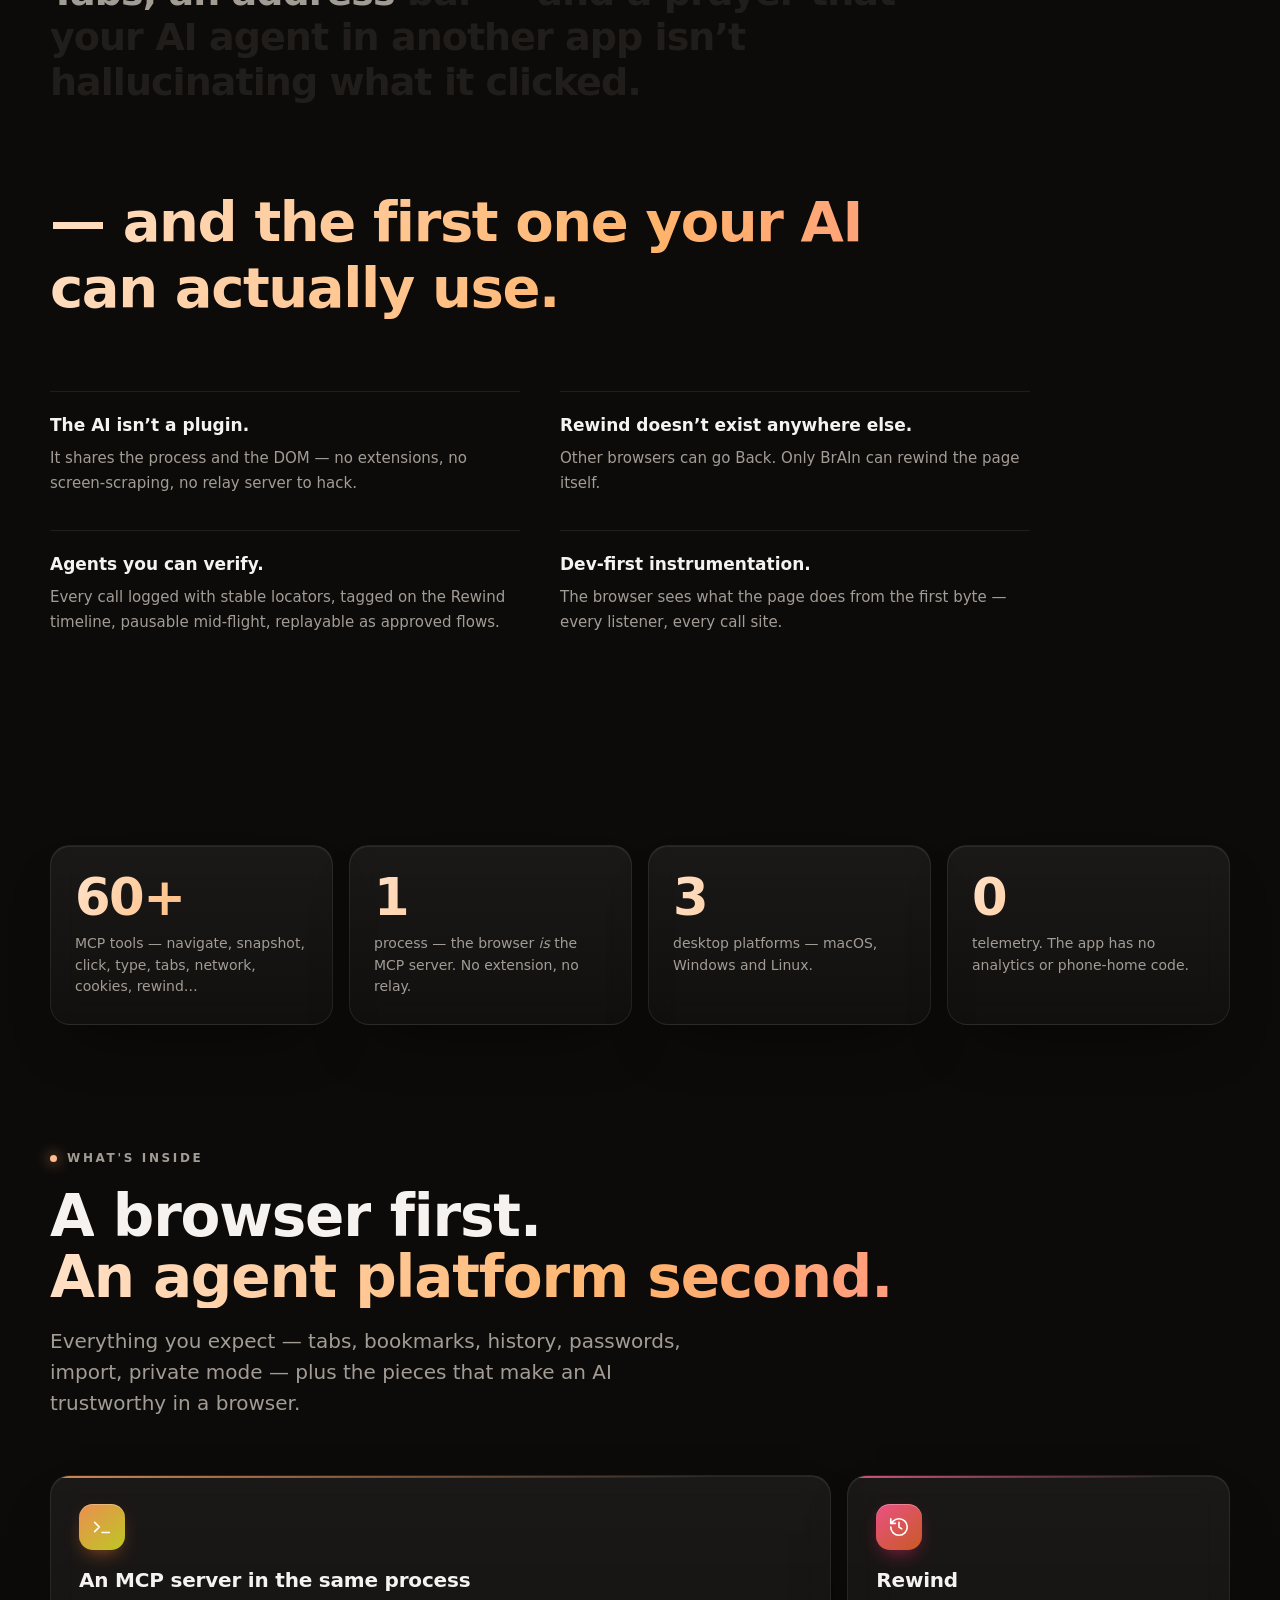
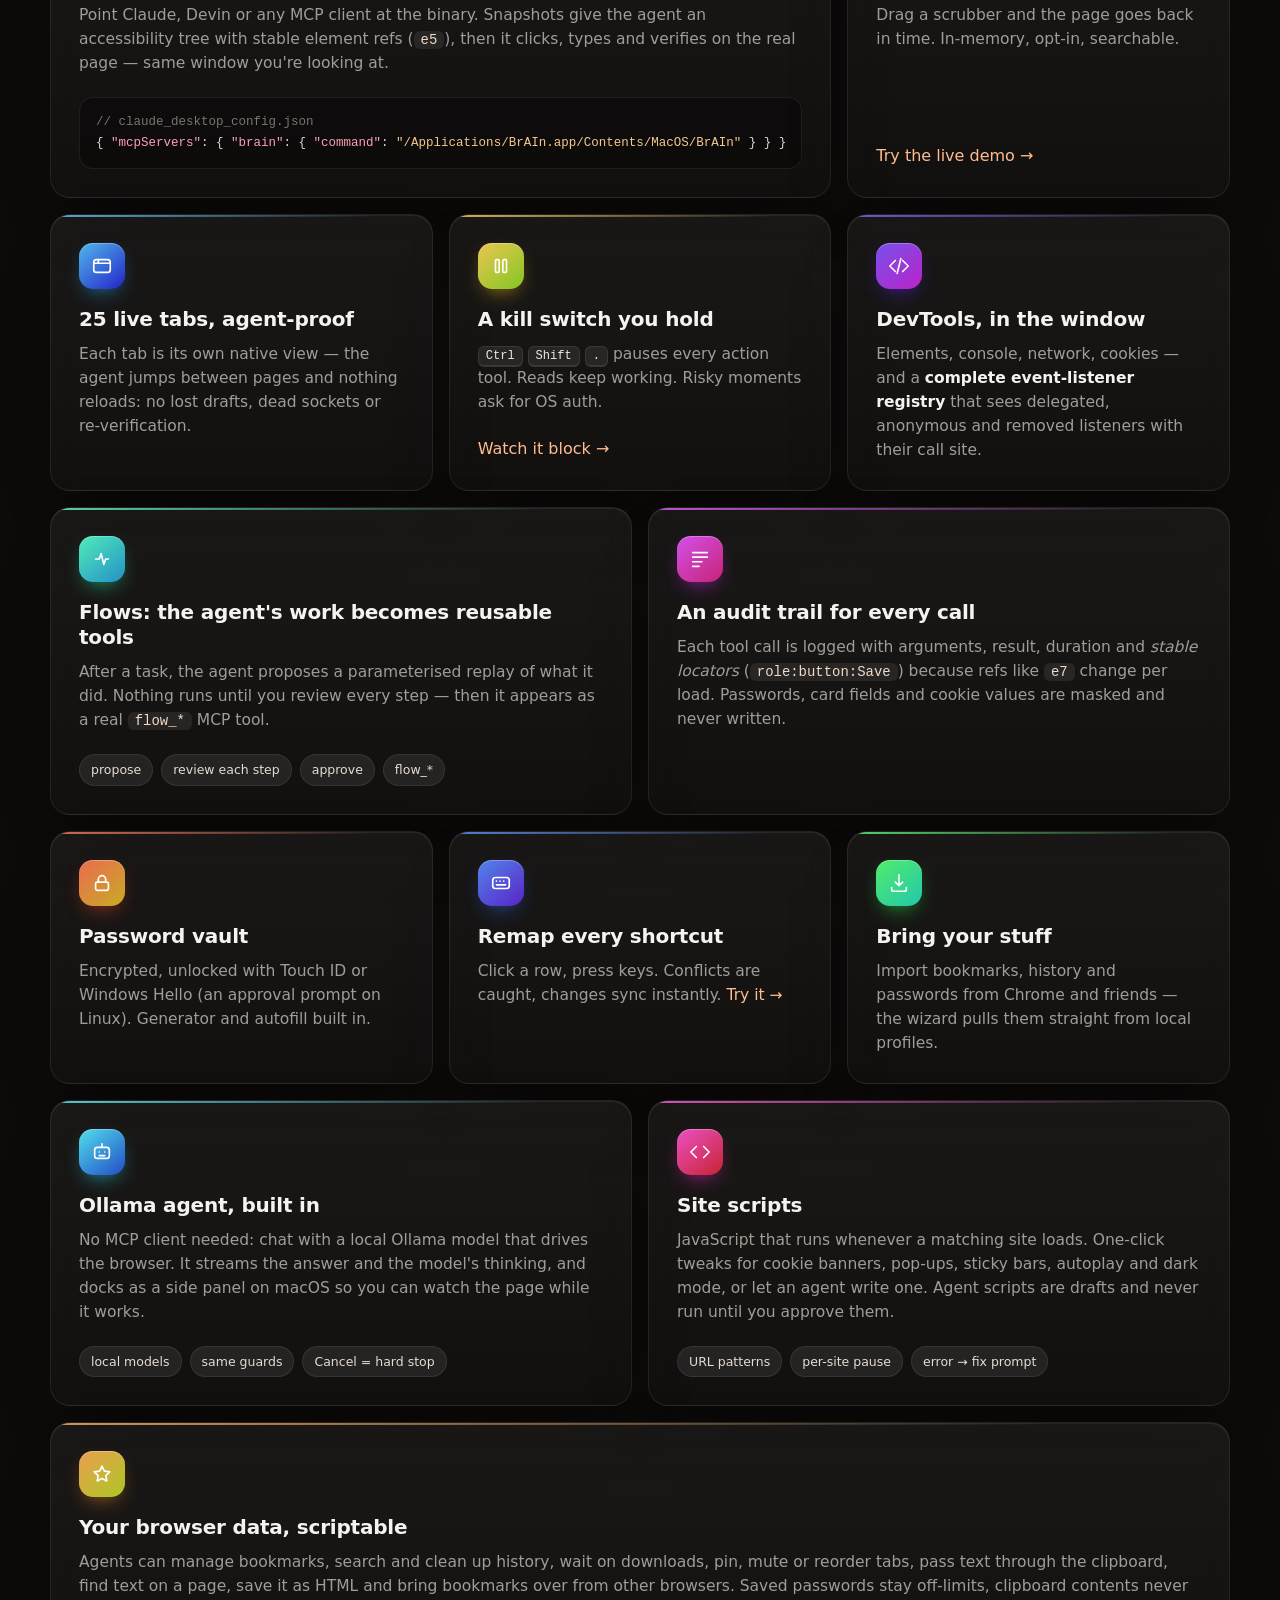
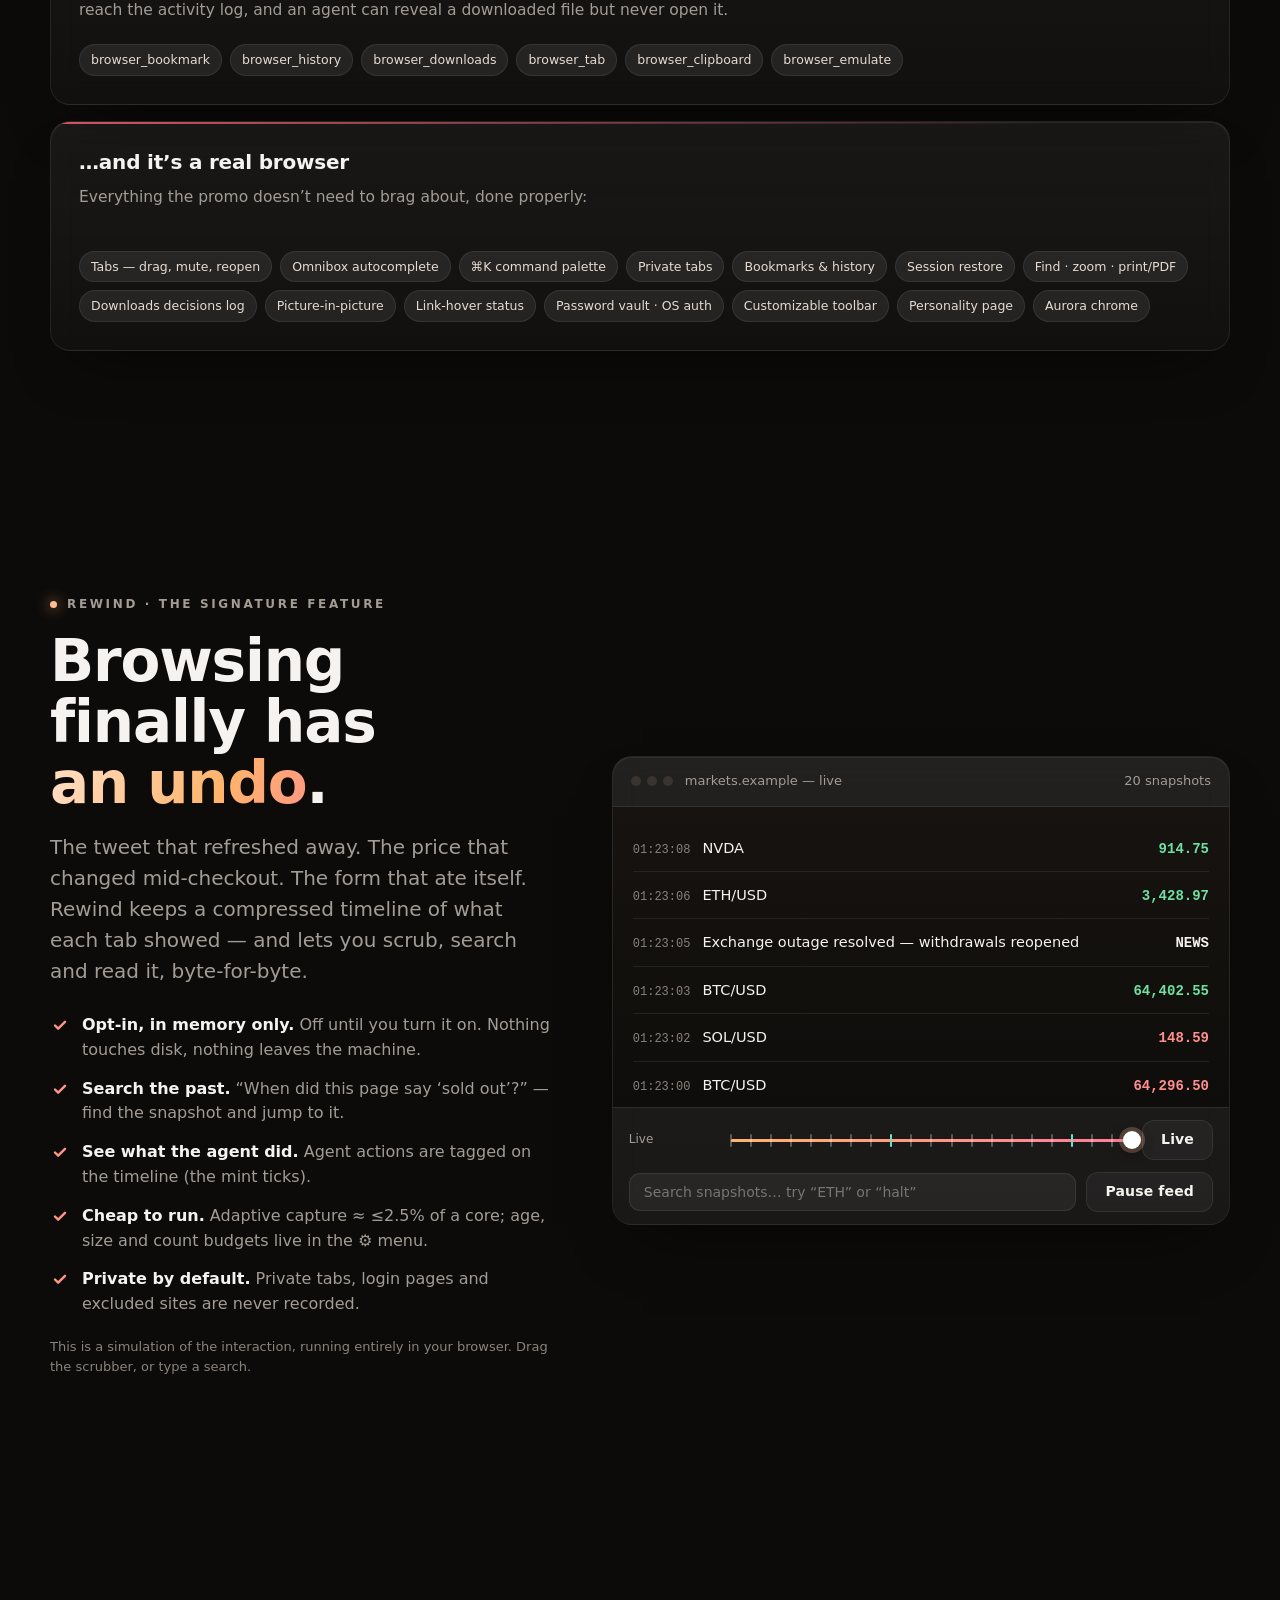
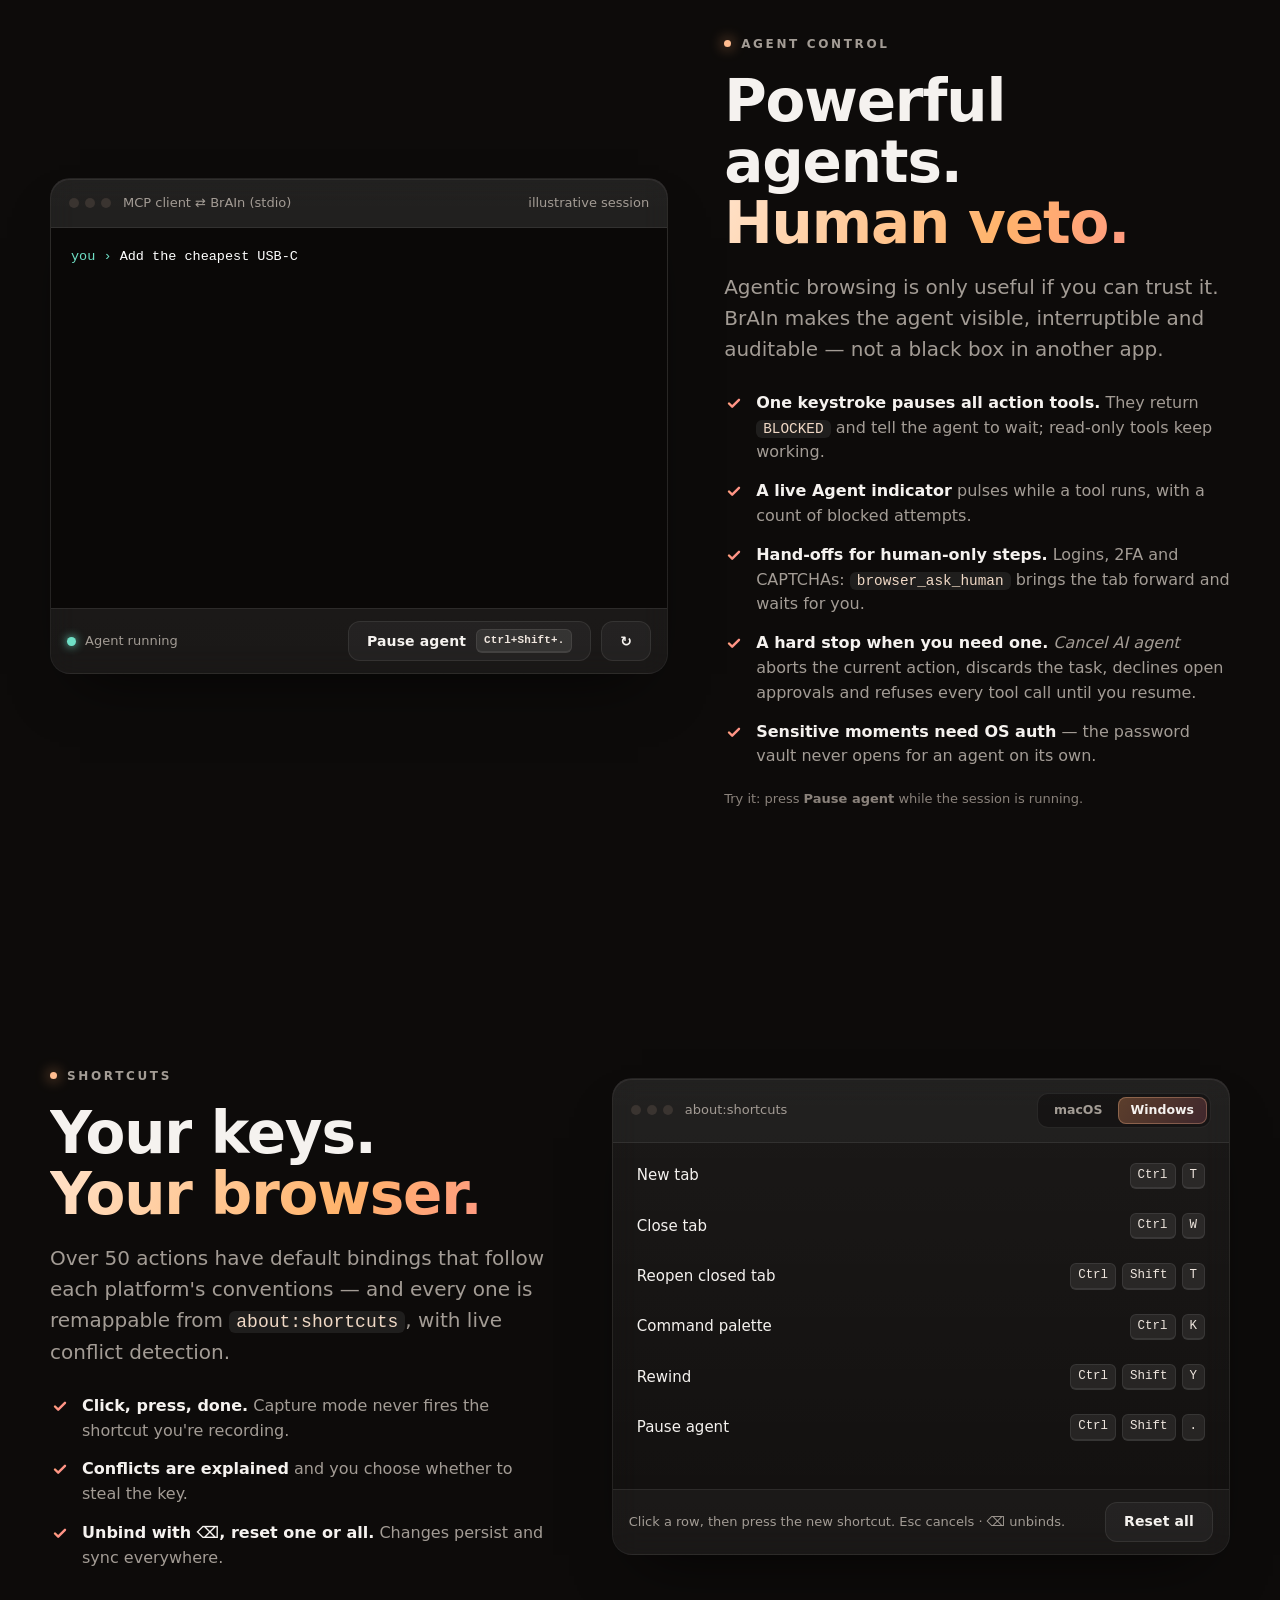
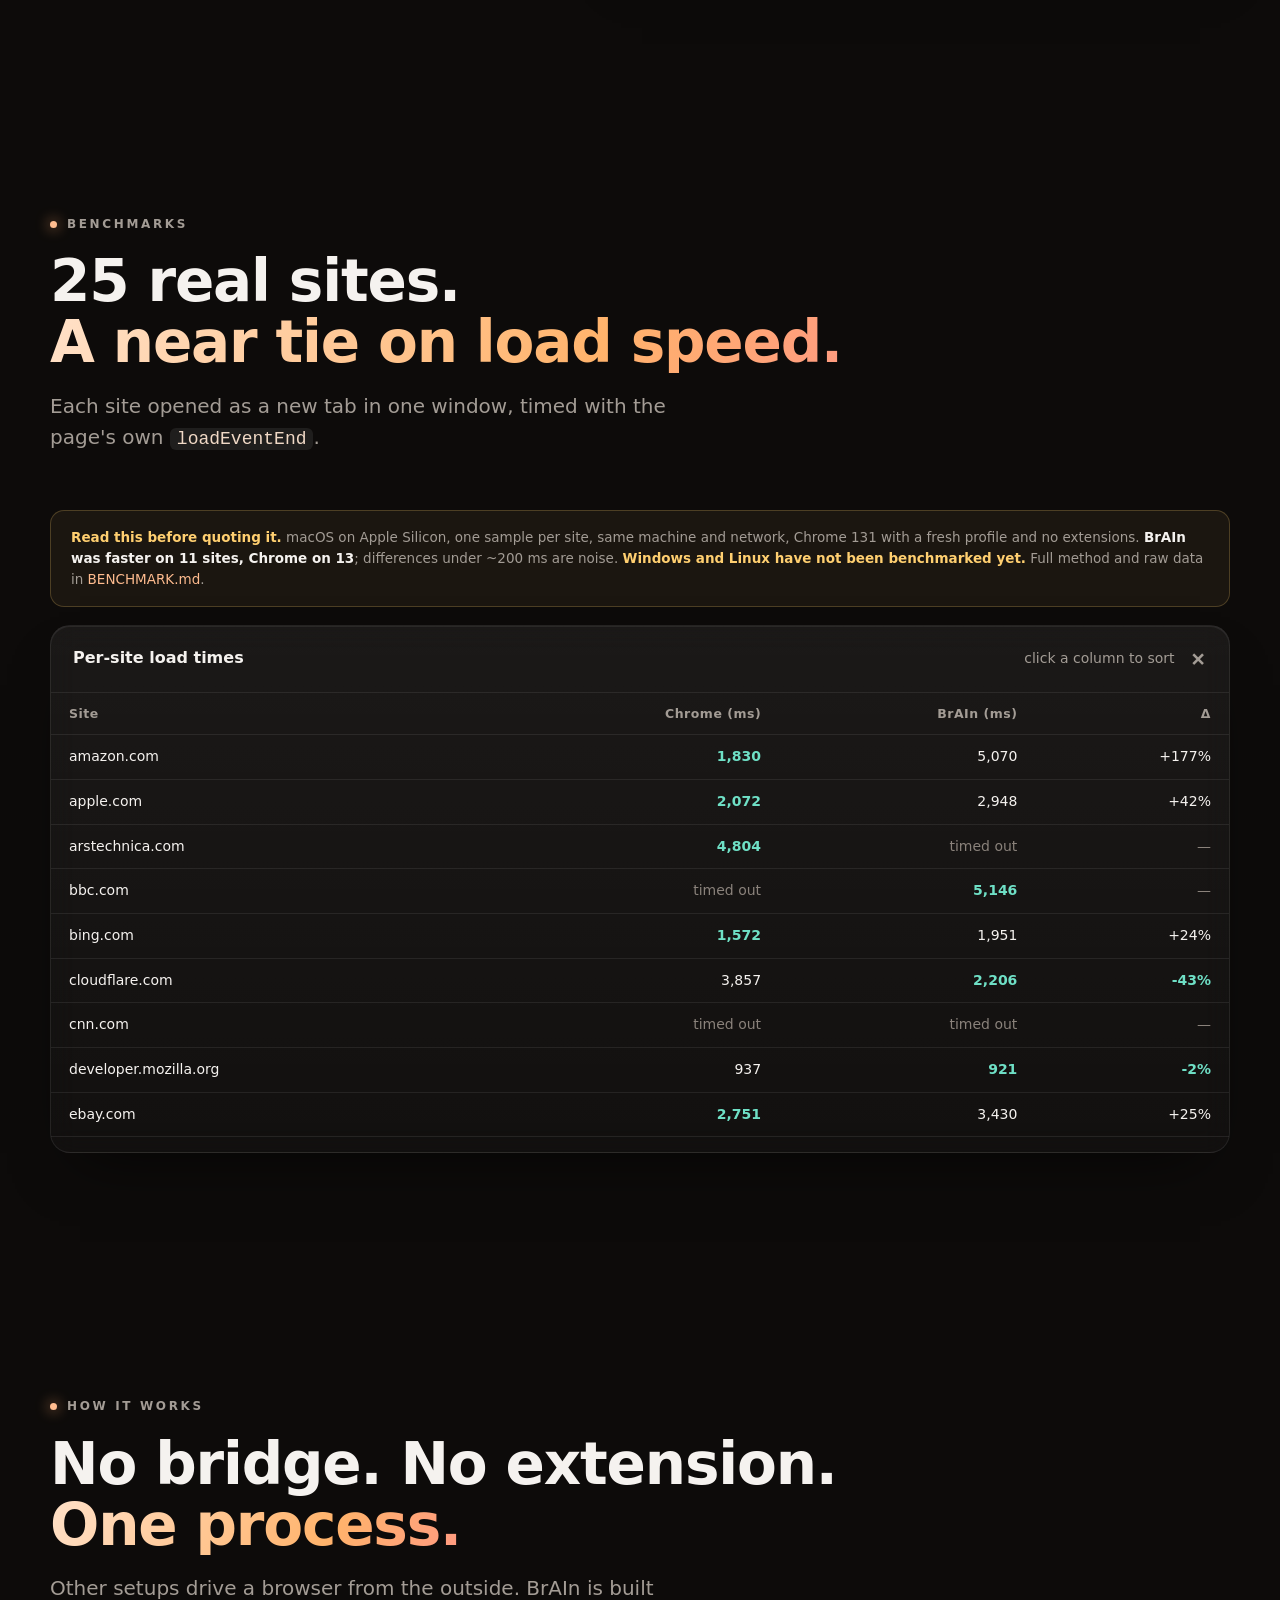
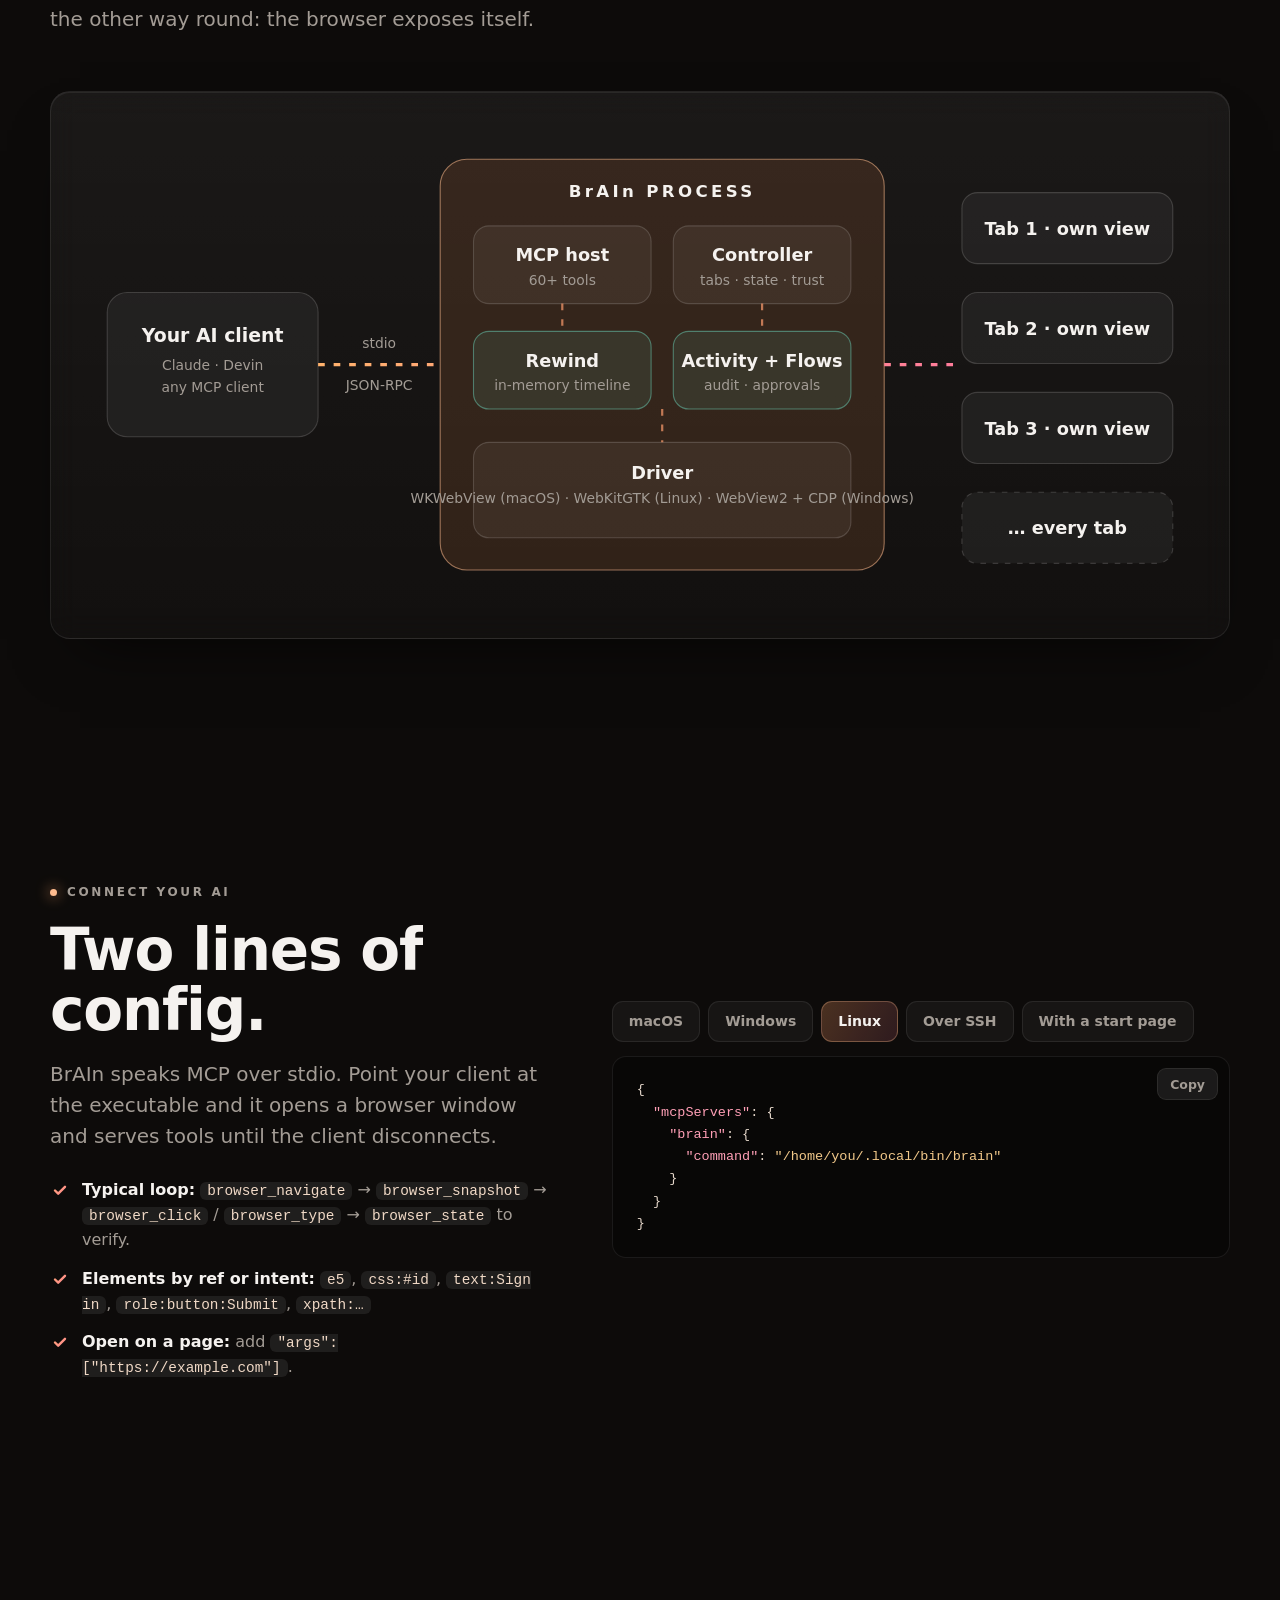
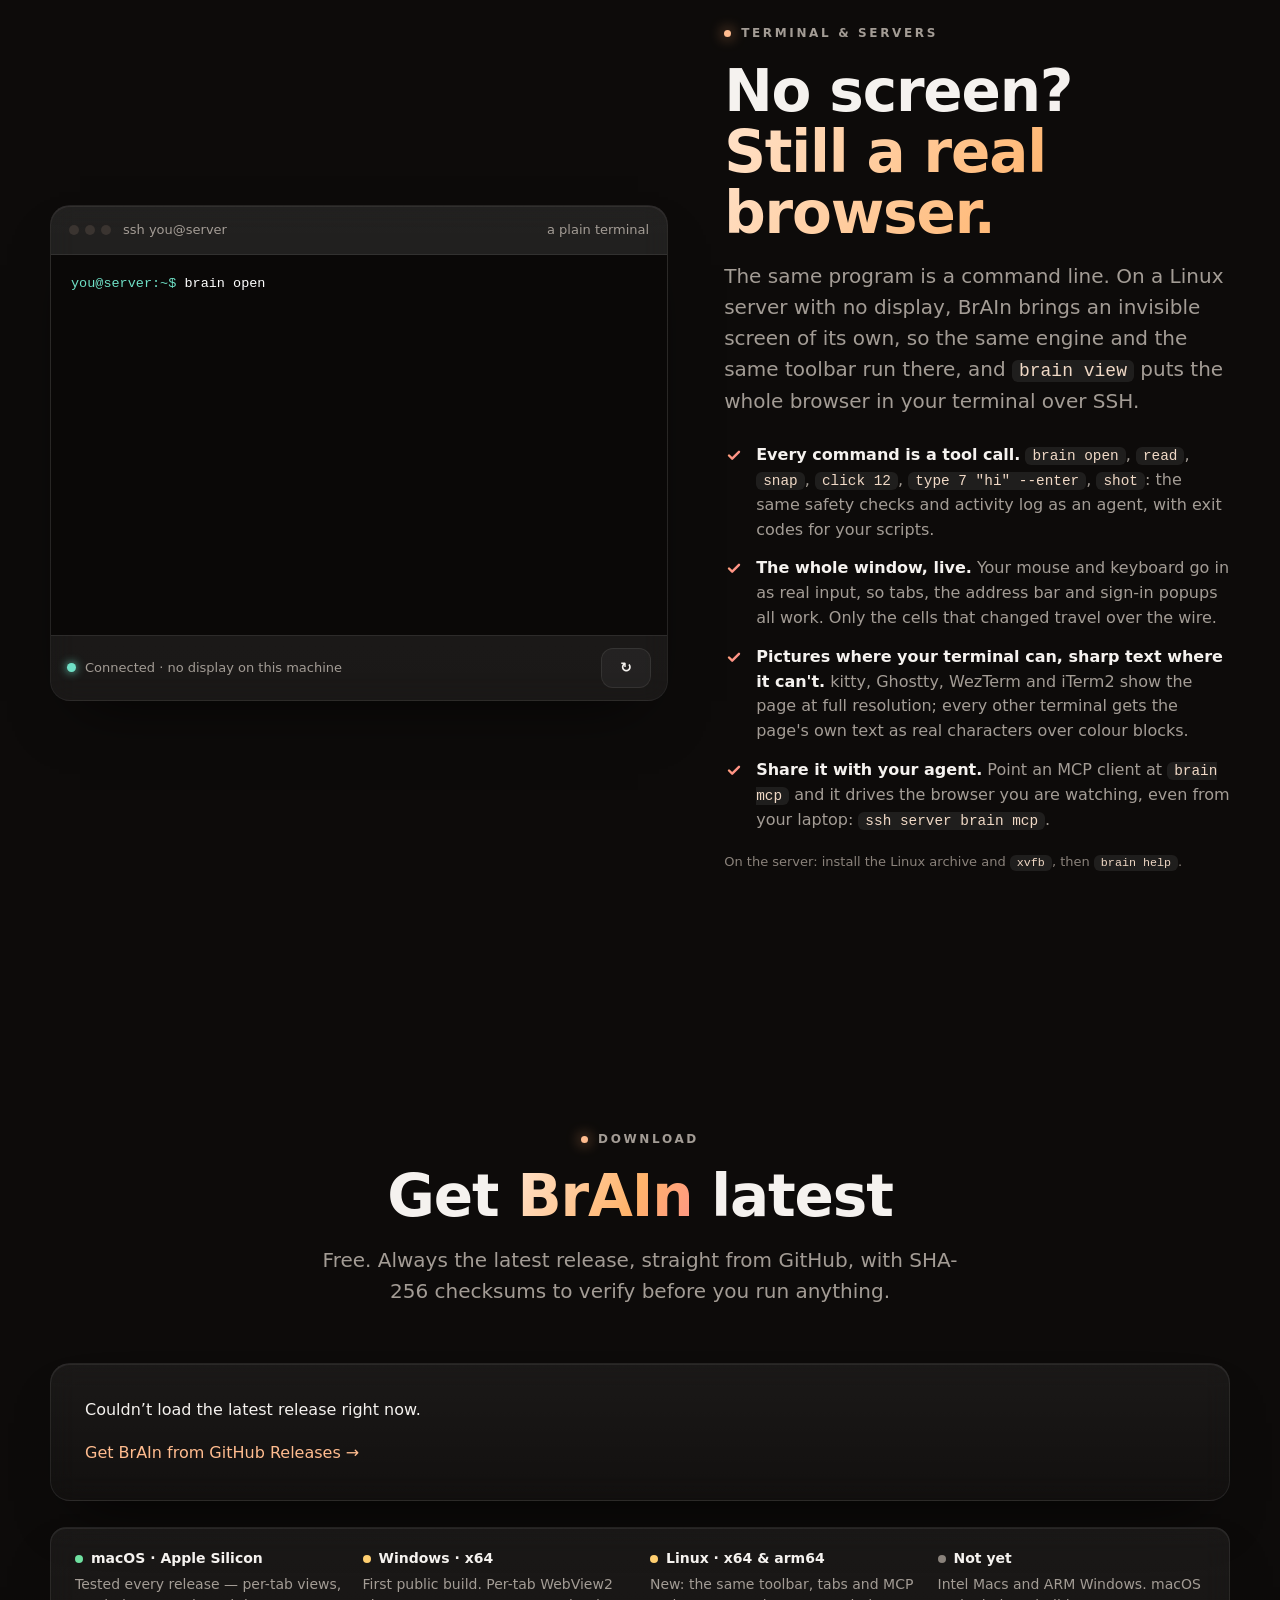
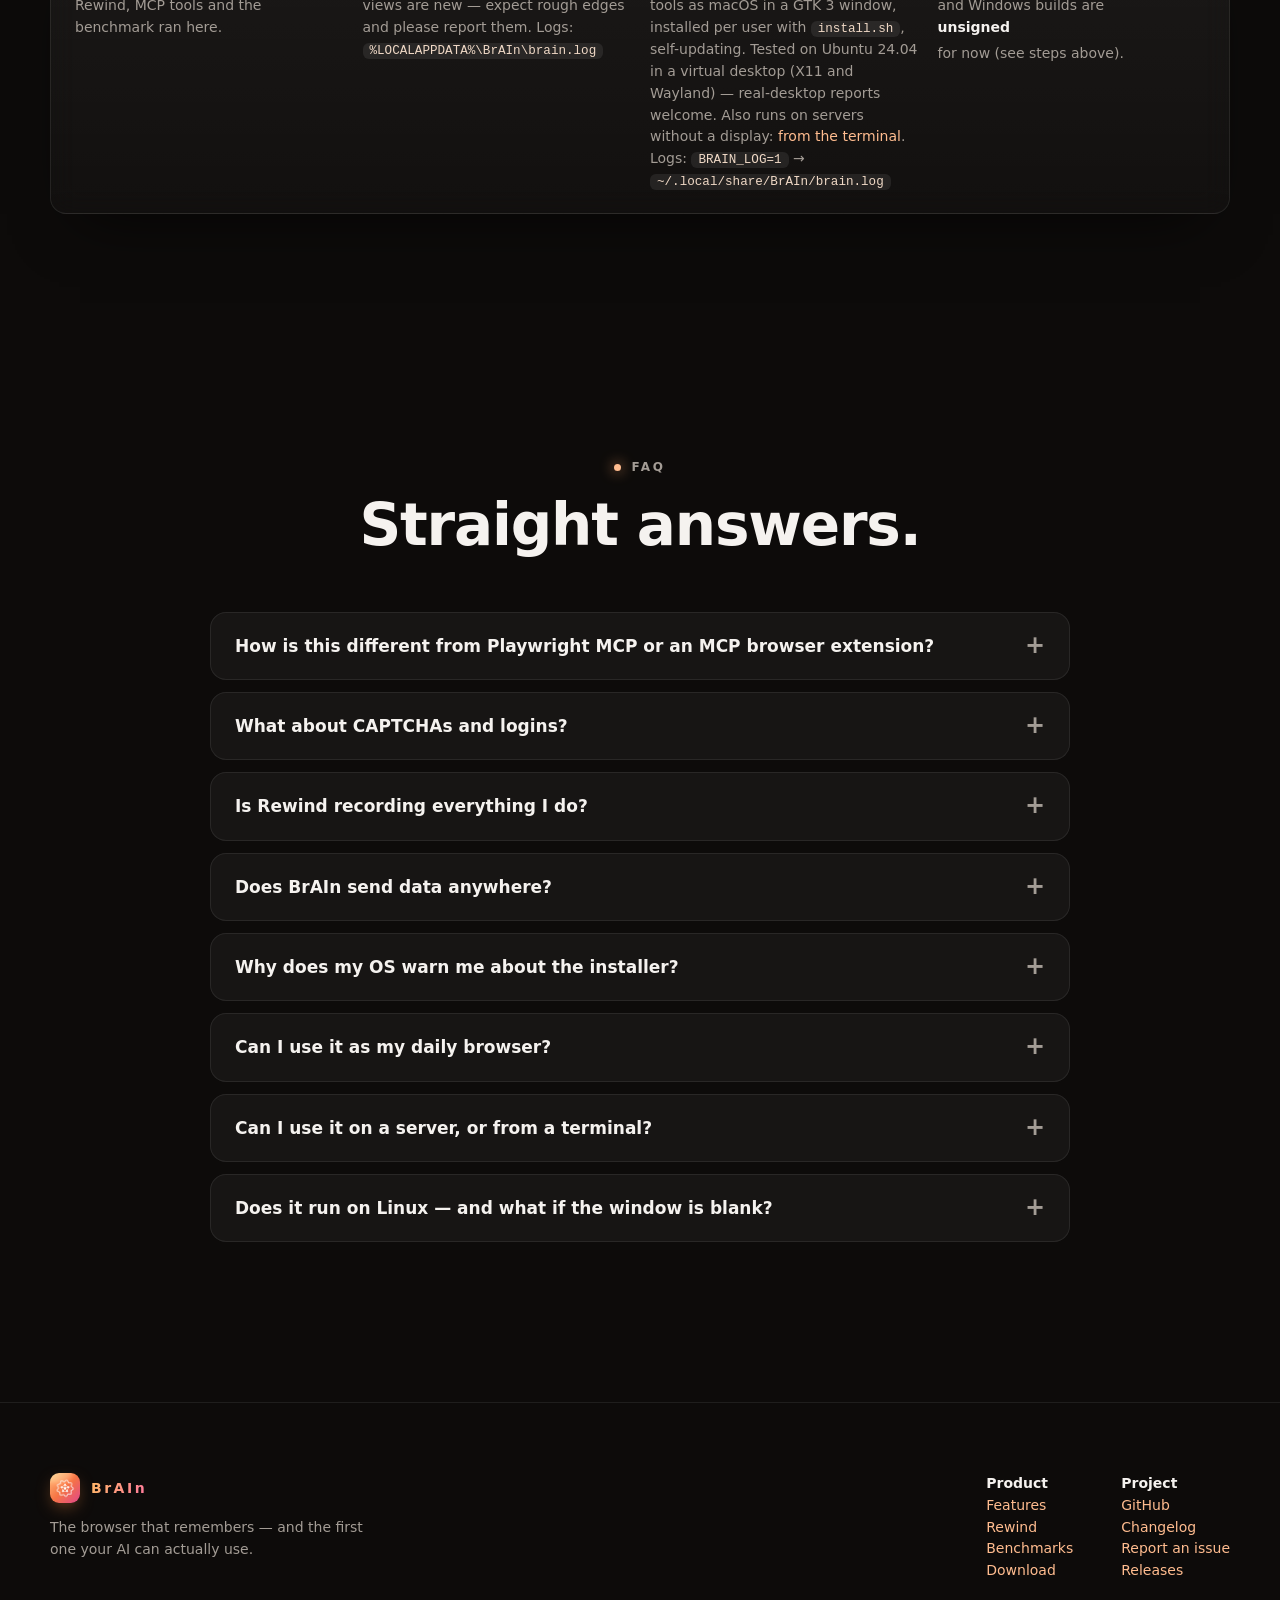
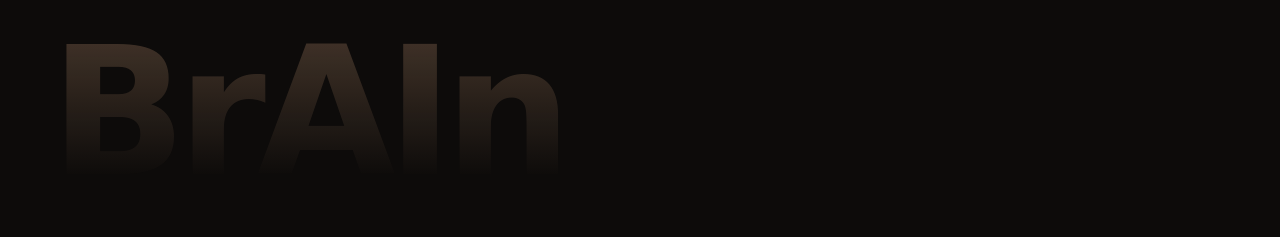
==== commit 584e715d: "Website: style the macOS / Windows switch in the shortcuts demo It had no styles at all and showed a" ====
--- a/website/index.html
+++ b/website/index.html
@@ -27,7 +27,7 @@
 <meta name="twitter:image:alt" content="BrAIn — a desktop browser with a built-in AI agent, Rewind page time-travel and a human kill switch.">
 <link rel="icon" type="image/png" href="assets/favicon.png?v=2">
 <link rel="apple-touch-icon" href="assets/apple-touch-icon.png?v=2">
-<link rel="stylesheet" href="assets/style.css?v=5">
+<link rel="stylesheet" href="assets/style.css?v=6">
 <script type="application/ld+json">
 {
   "@context": "https://schema.org",
@@ -342,7 +342,7 @@
     </div>
     <div class="card demo rv" style="--d:.1s">
       <div class="dh"><span class="dots"><i></i><i></i><i></i></span><span>about:shortcuts</span><span class="sp"></span>
-        <div class="seg" id="platSeg"><button data-p="mac">macOS</button><button data-p="win">Windows</button></div></div>
+        <div class="seg" id="platSeg" role="group" aria-label="Platform"><button data-p="mac">macOS</button><button data-p="win">Windows</button></div></div>
       <div class="keys" id="keyList"></div>
       <div class="warnline" id="keyWarn"></div>
       <div class="kbar"><span class="sp" id="keyHint">Click a row, then press the new shortcut. Esc cancels · ⌫ unbinds.</span><button class="btn sm" id="keyResetAll">Reset all</button></div>
@@ -494,6 +494,6 @@
   </div>
 </footer>
 <div id="toast" role="status"></div>
-<script src="assets/app.js?v=6"></script>
+<script src="assets/app.js?v=7"></script>
 </body>
 </html>
--- a/website/assets/style.css
+++ b/website/assets/style.css
@@ -419,6 +419,12 @@
 .krow .rs:hover { color: var(--ink); background: var(--glass-hi); }
 .warnline { min-height: 22px; padding: 6px 16px 0; font-size: 13px; color: var(--warn); }
 .kbar { display: flex; align-items: center; gap: 12px; padding: 12px 16px; border-top: 1px solid var(--line); background: rgba(255, 255, 255, .03); }
+/* segmented switch (shortcuts: macOS / Windows) */
+.seg { display: inline-flex; gap: 2px; padding: 3px; border-radius: 11px; background: rgba(0, 0, 0, .32); border: 1px solid var(--line); }
+.seg button { appearance: none; border: 0; background: transparent; color: var(--mut); font: 600 12.5px/1 var(--font); padding: 7px 13px; border-radius: 8px; cursor: pointer; transition: color .2s, background .2s, box-shadow .2s; }
+.seg button:hover { color: var(--ink); background: rgba(255, 255, 255, .05); }
+.seg button.on { color: var(--ink); background: linear-gradient(120deg, rgba(255, 160, 100, .3), rgba(255, 122, 156, .18)); box-shadow: inset 0 0 0 1px hsl(var(--h) 100% 78% / .32); }
+.seg button:focus-visible { outline: 2px solid var(--ac); outline-offset: 2px; }
 .kbar .sp { flex: 1; font-size: 13px; color: var(--mut); }
 
 /* benchmark */
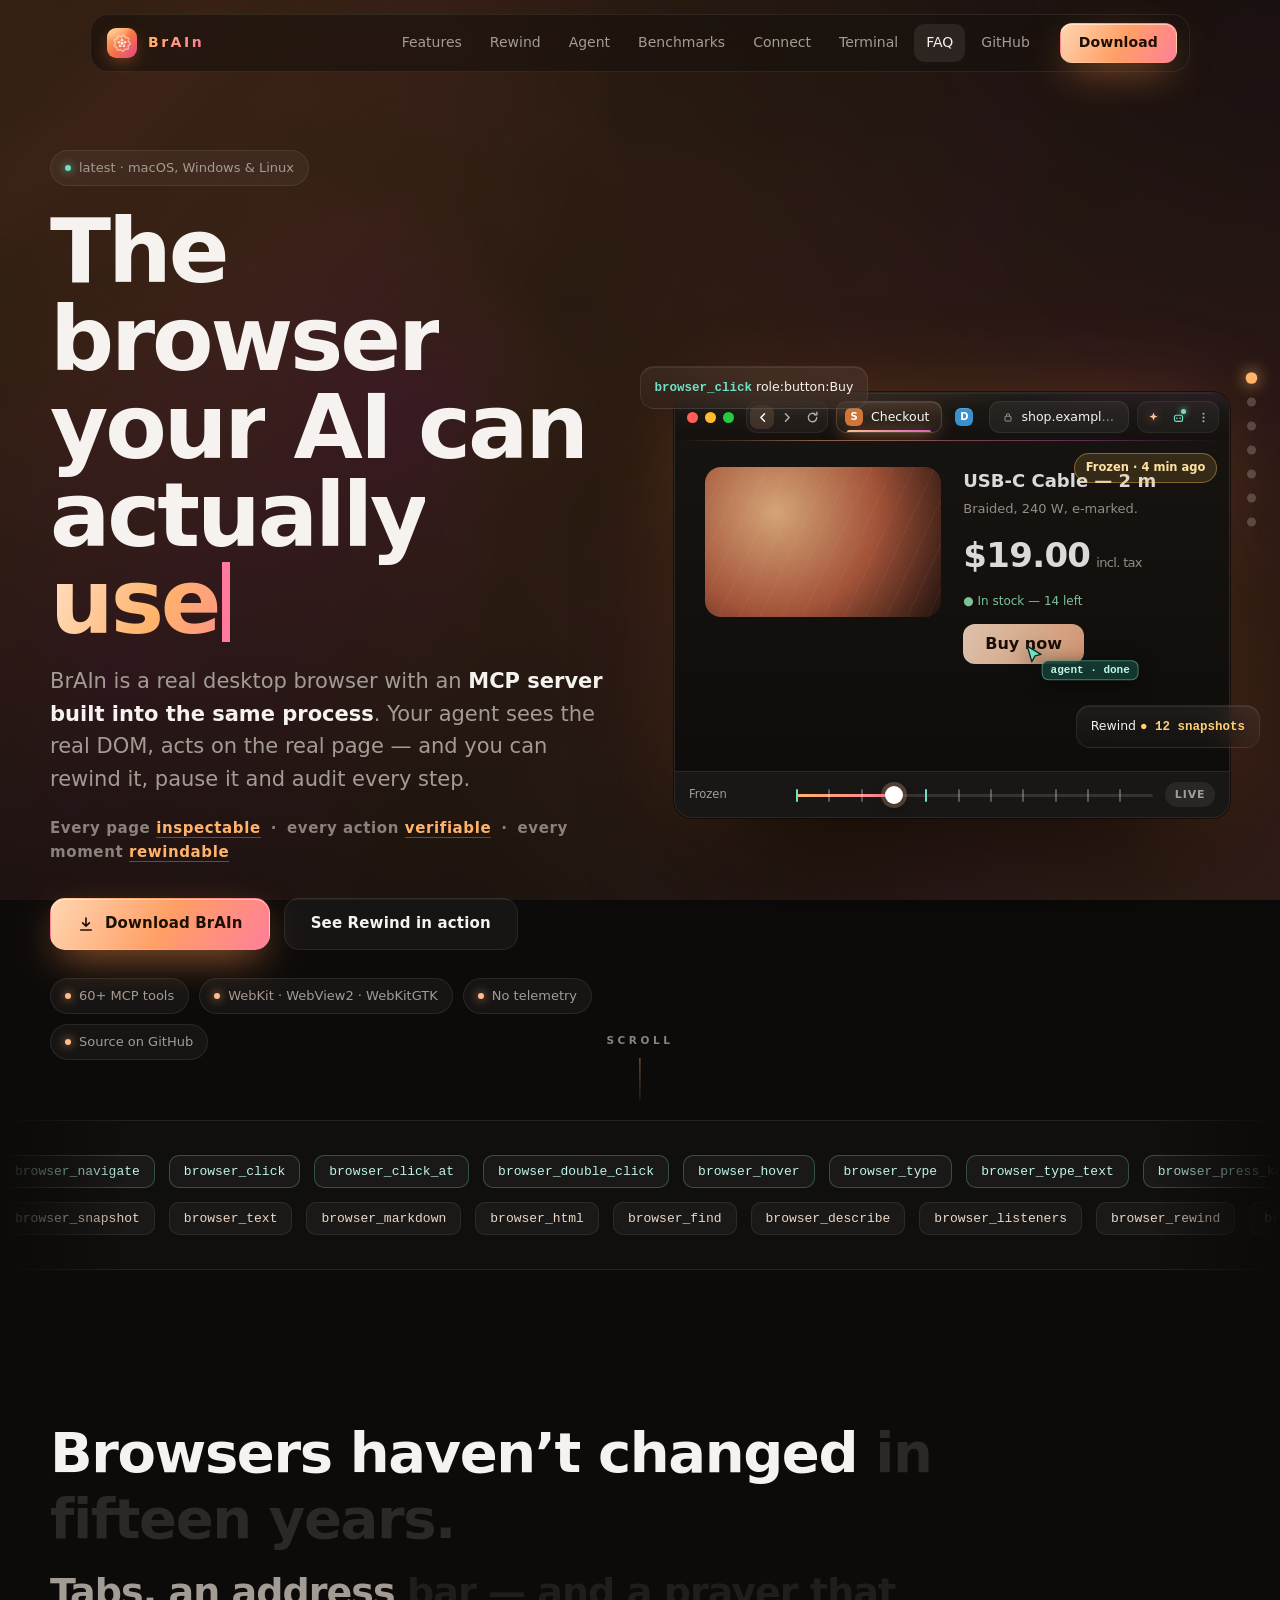
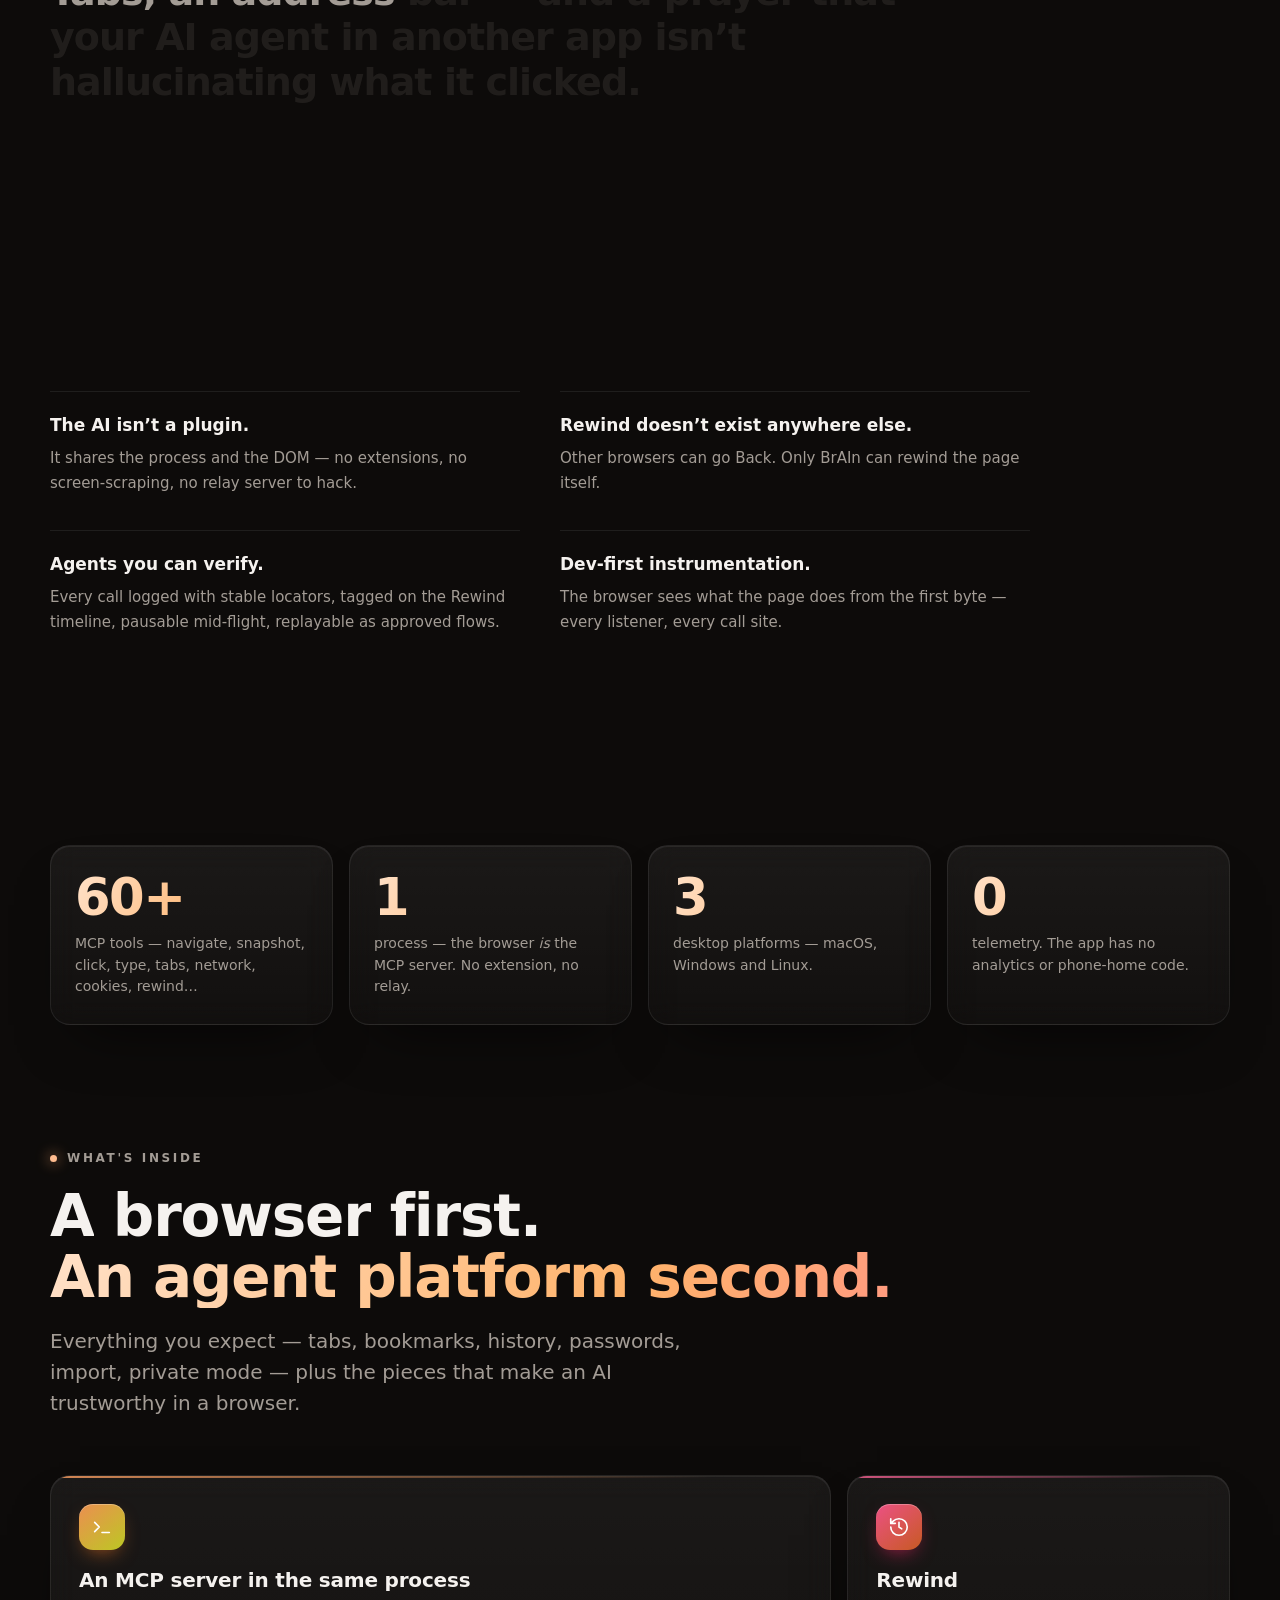
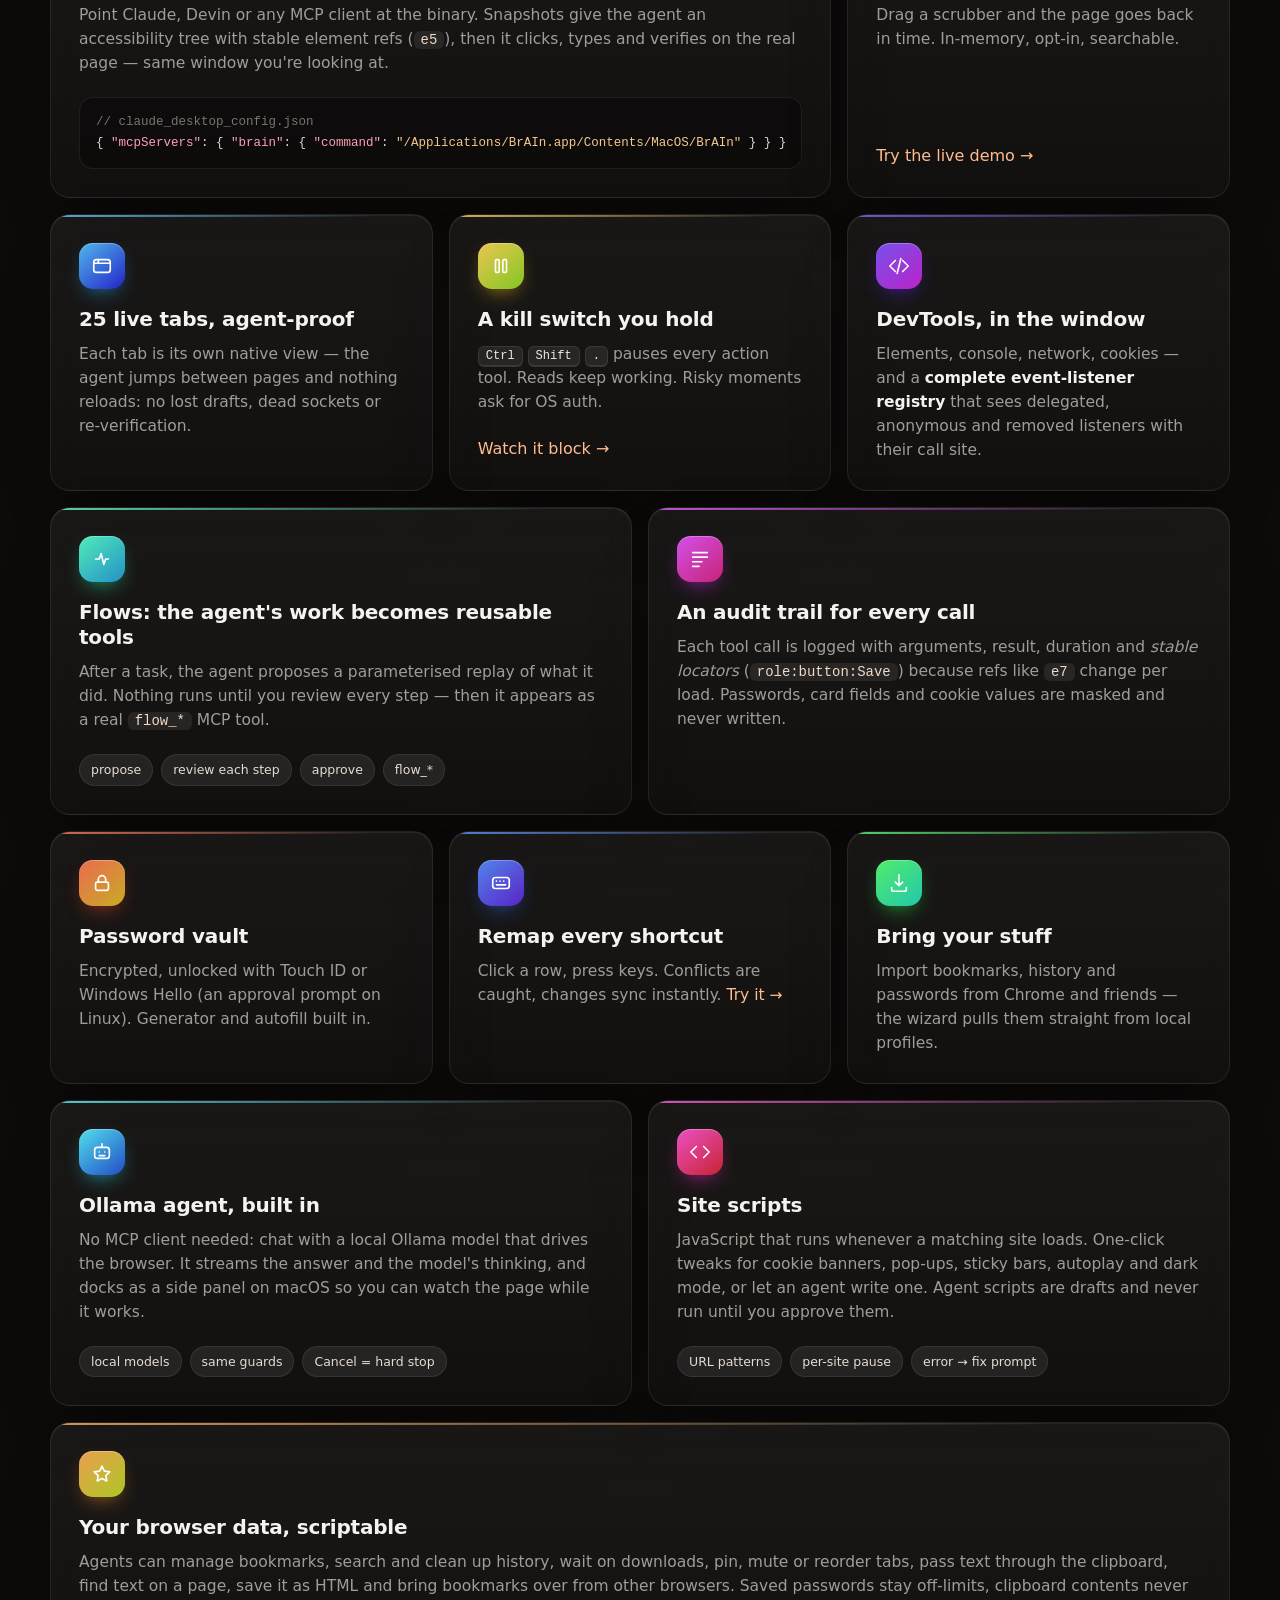
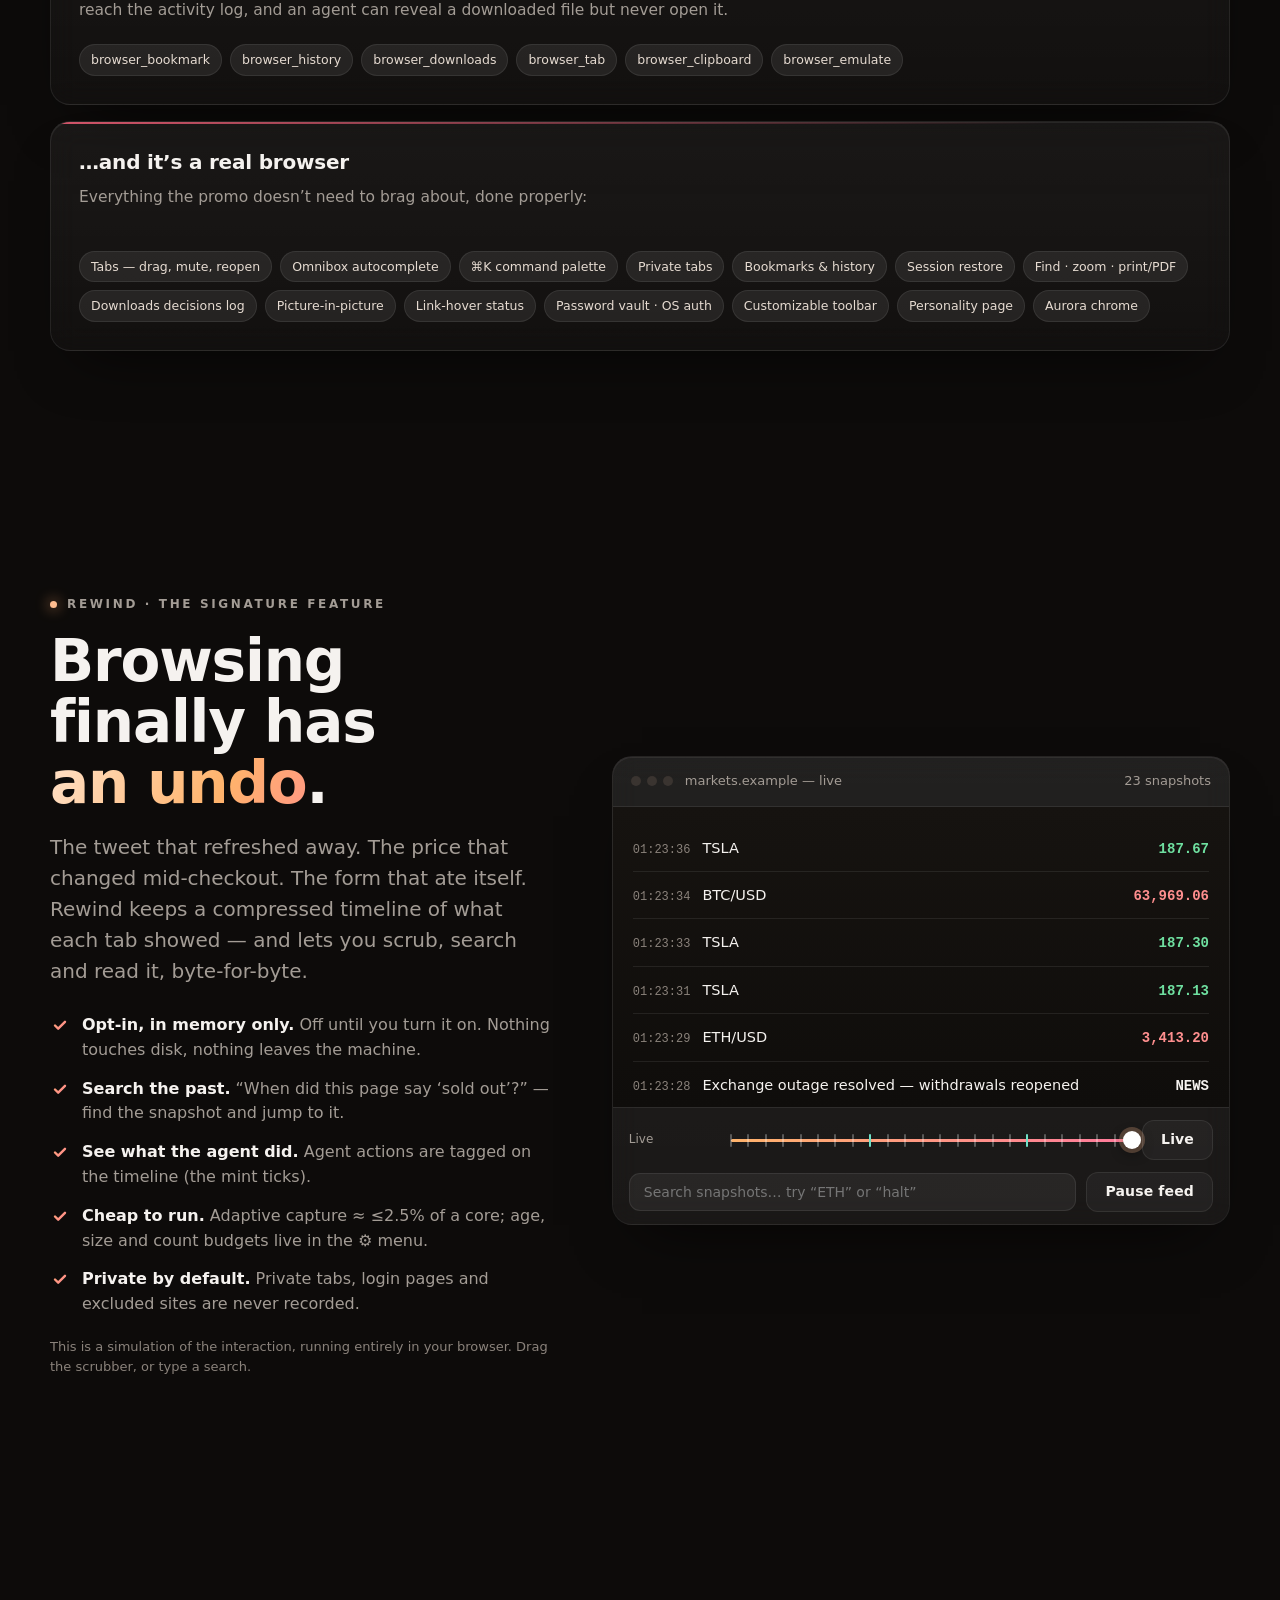
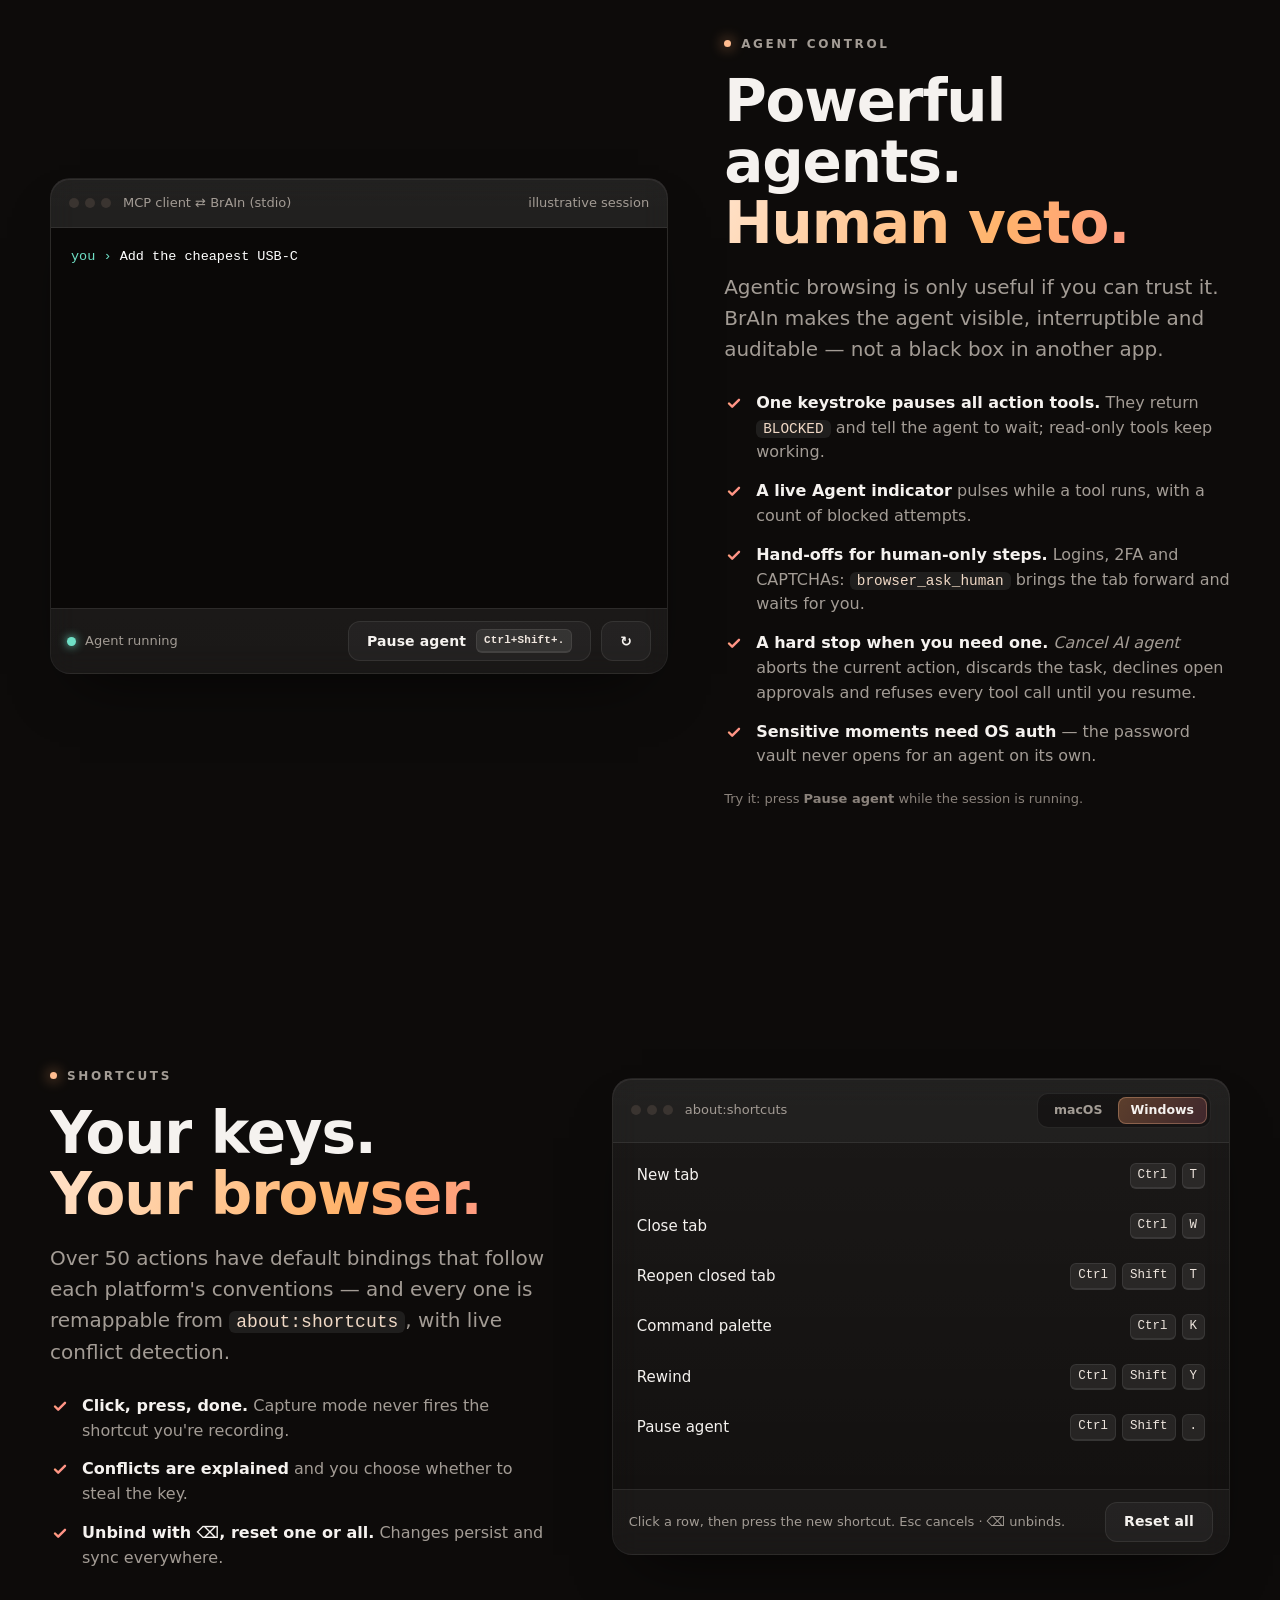
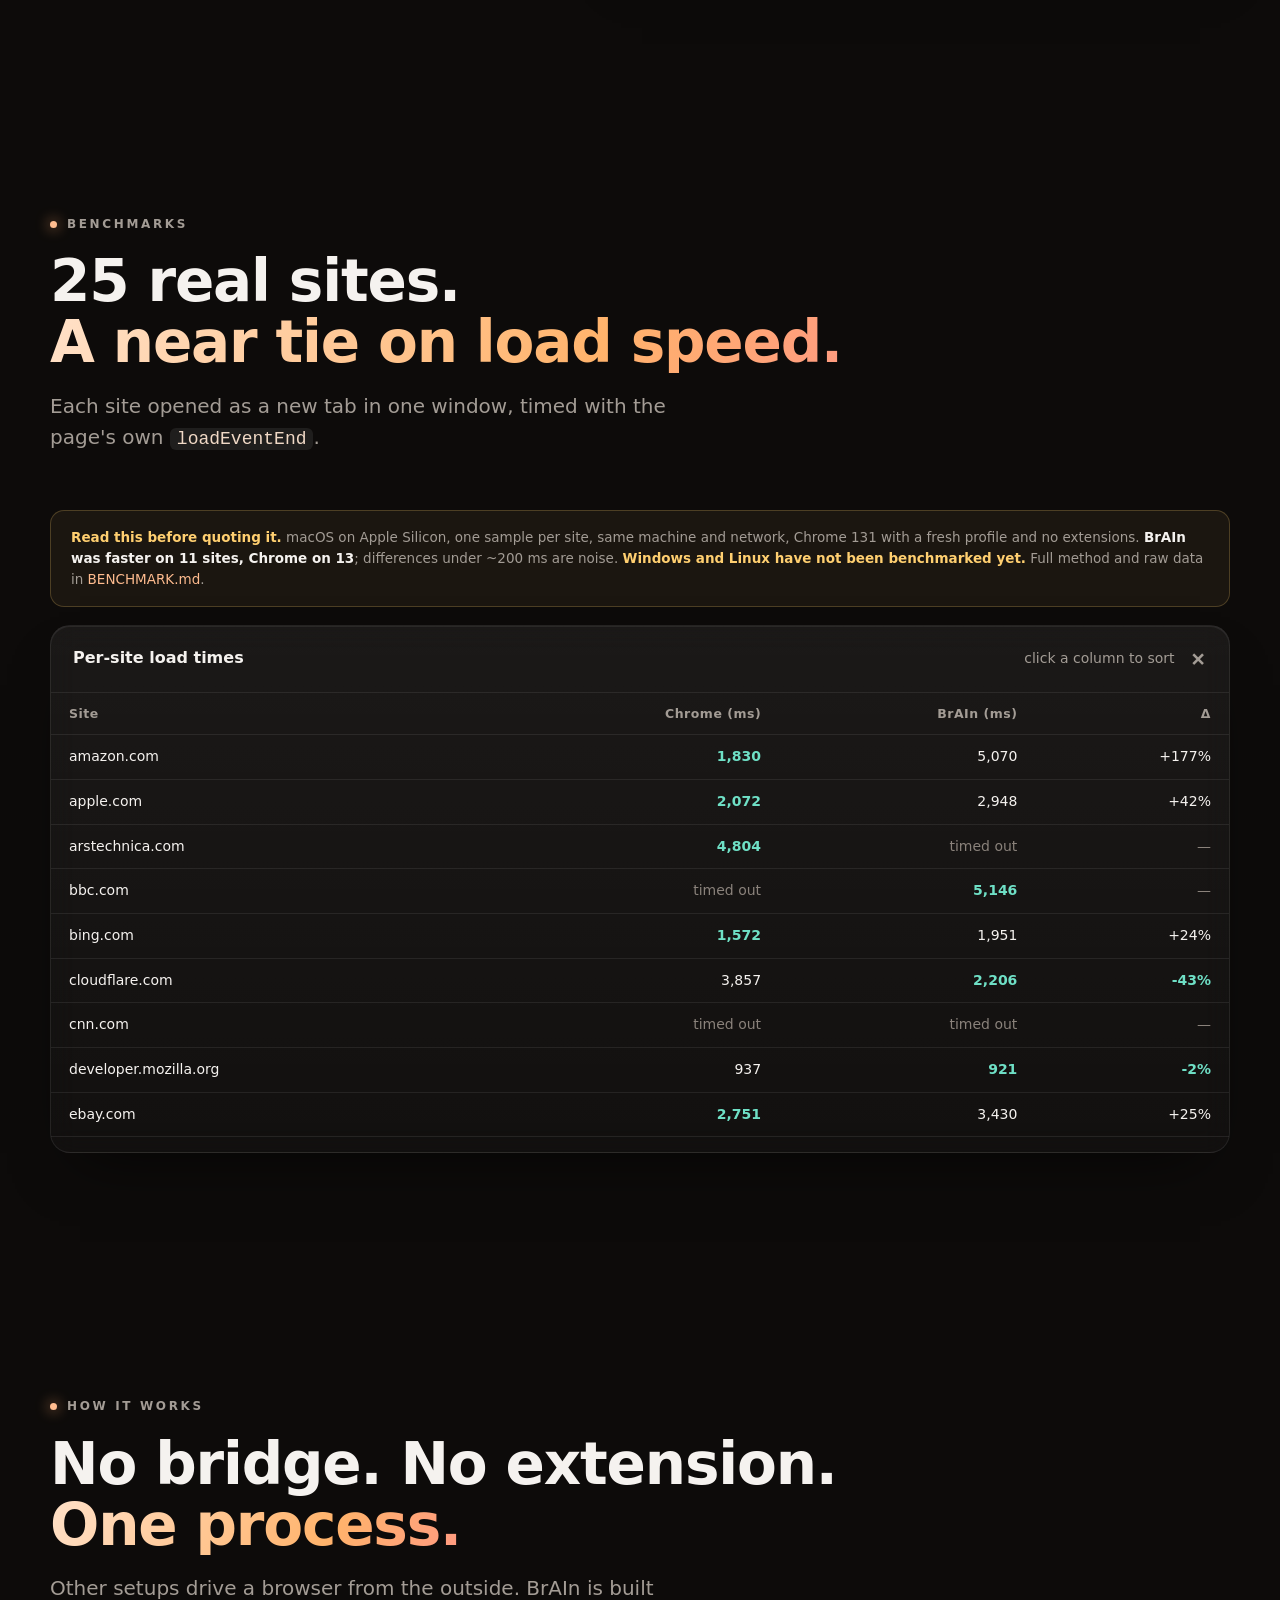
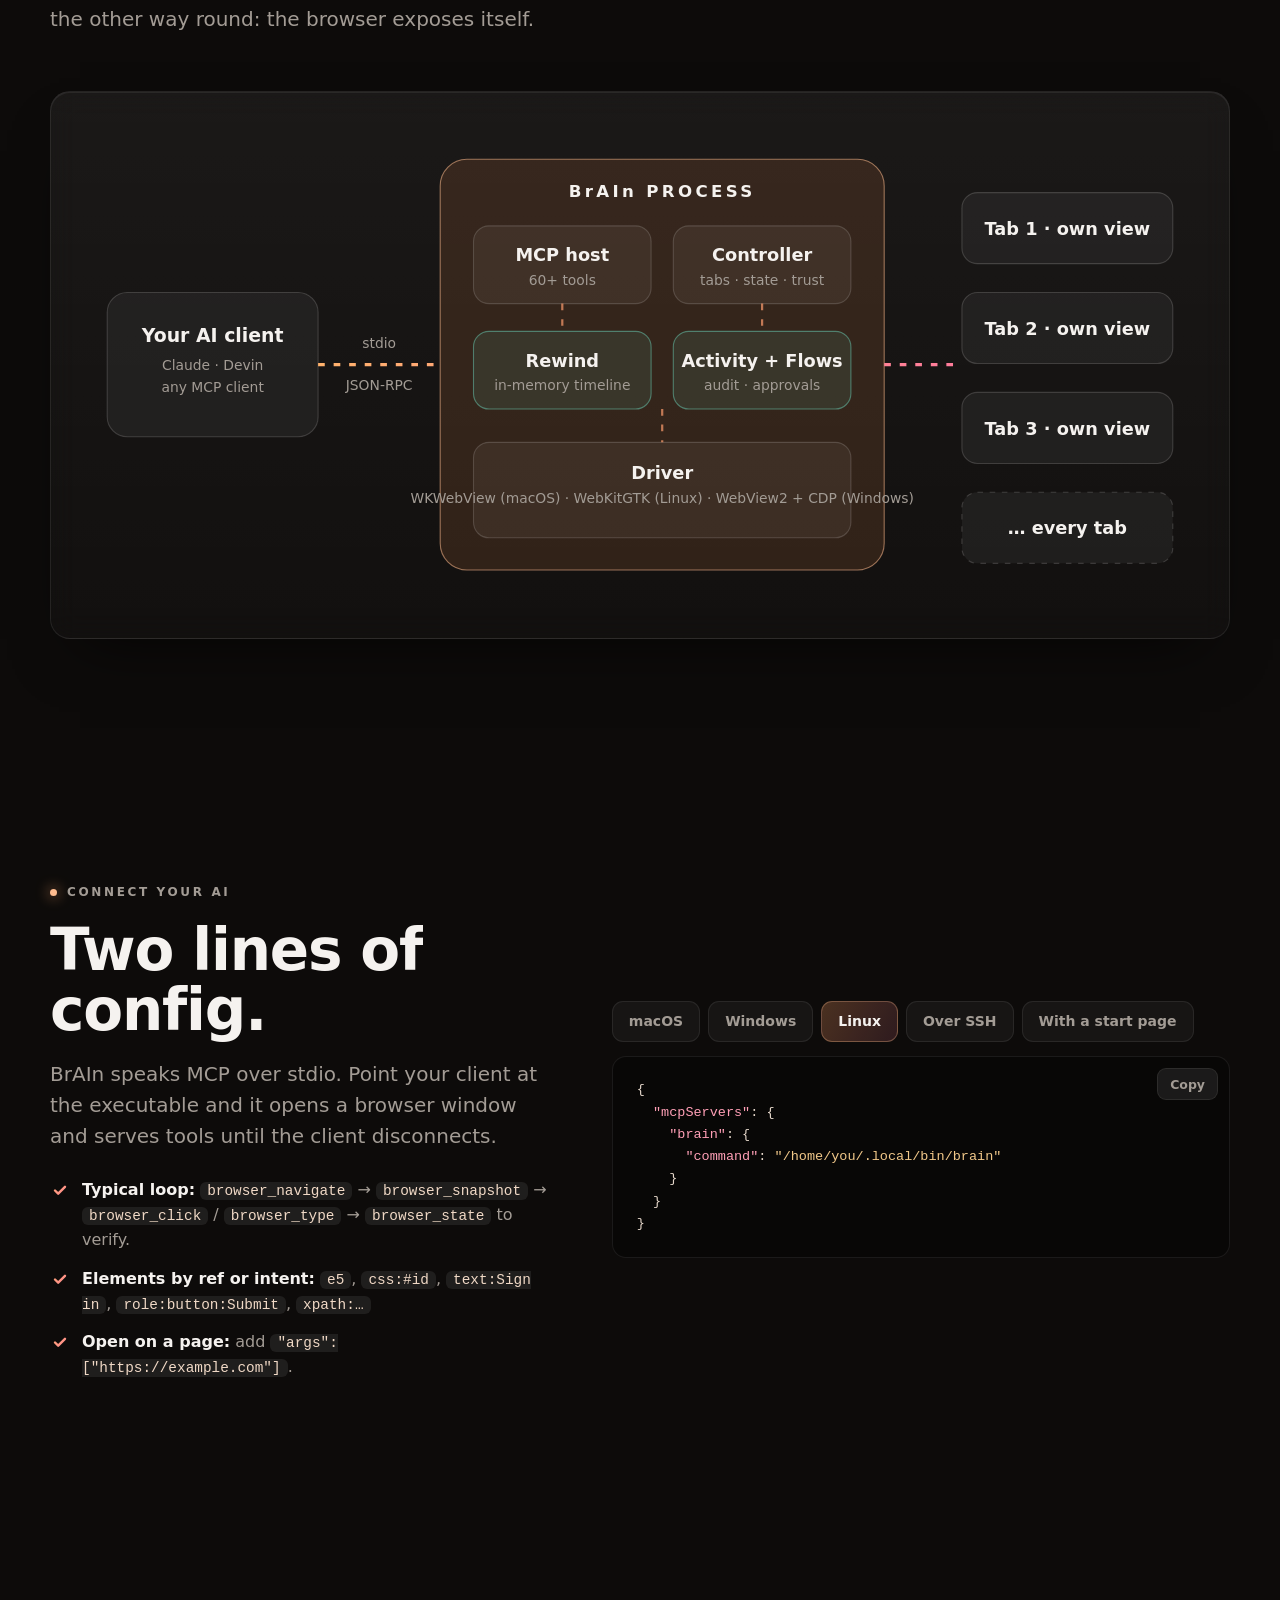
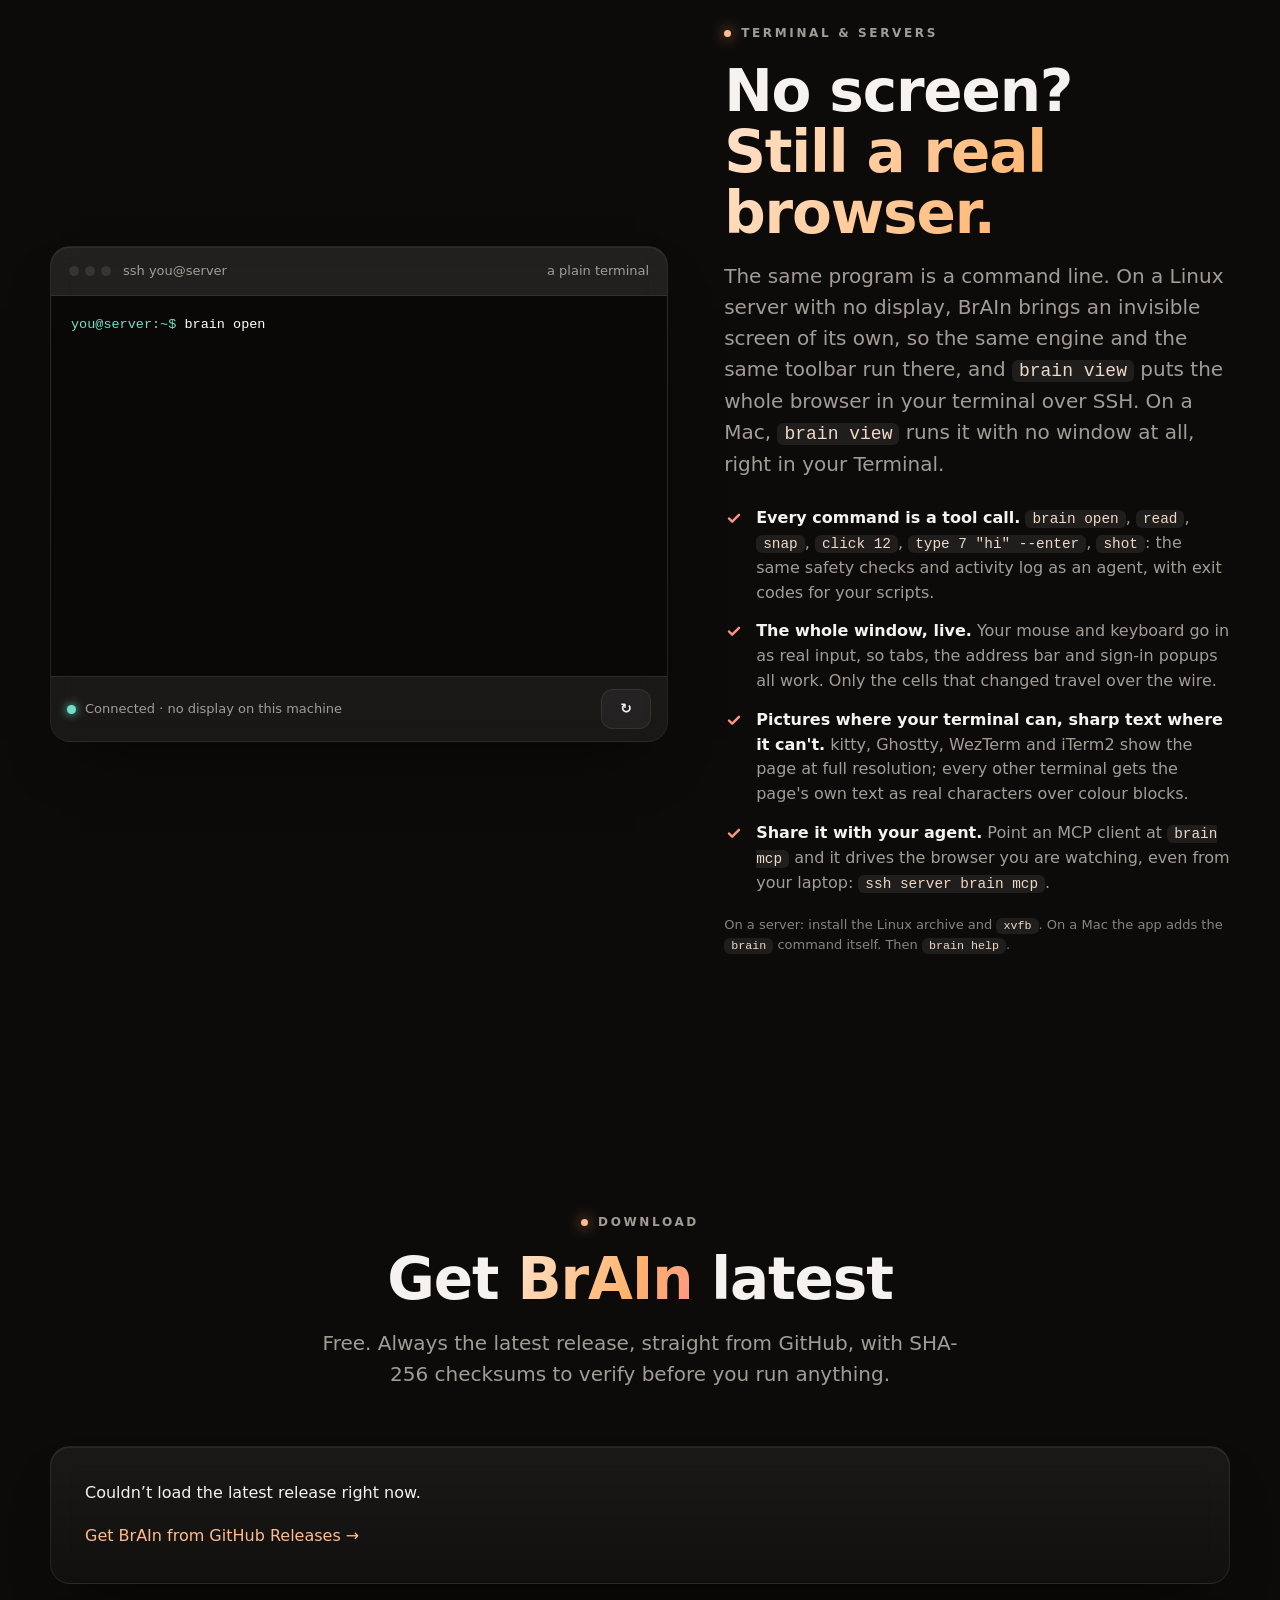
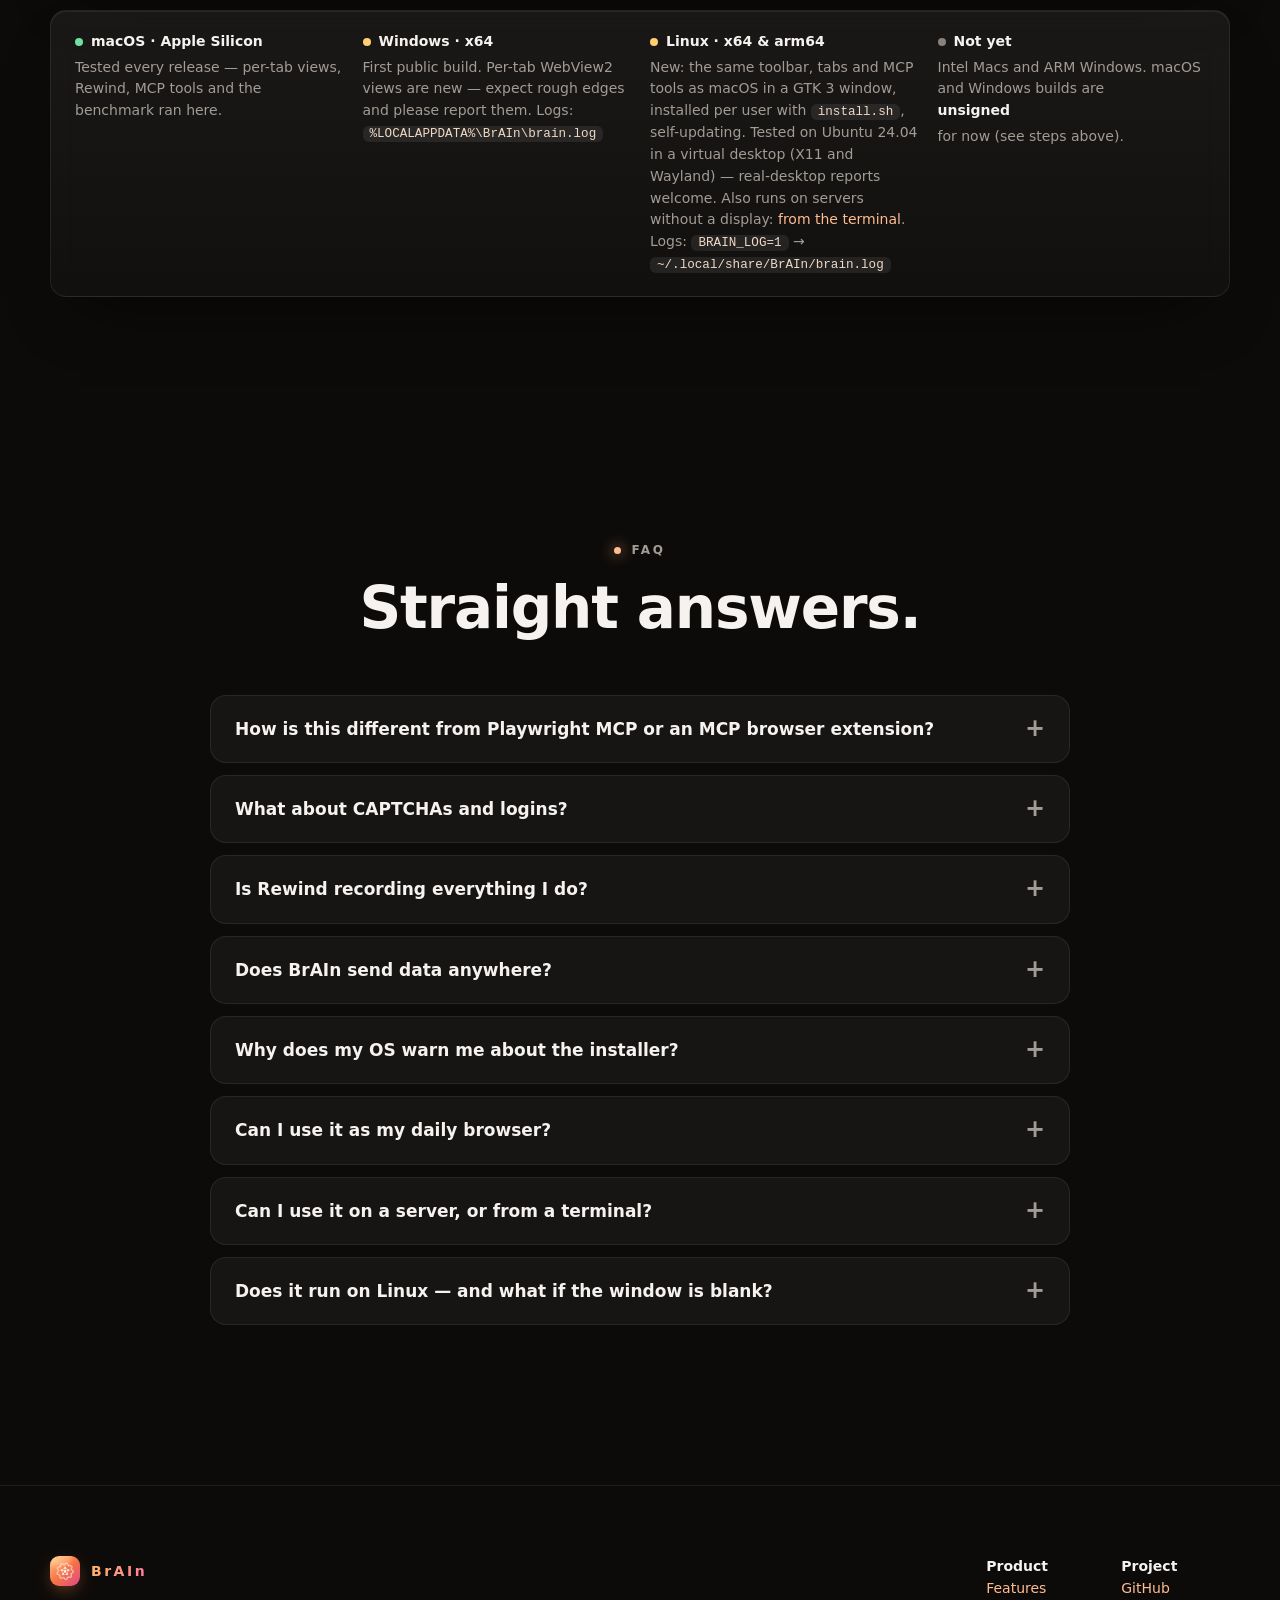
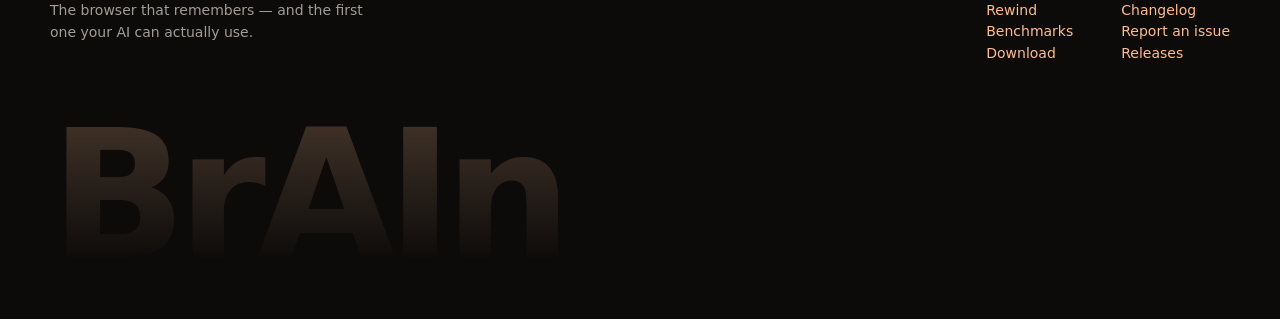
==== commit 1d9c7ff1: "Release 1.10.0: brain view on a Mac, and the brain command sets itself up Added (macOS): - brain vie" ====
--- a/website/index.html
+++ b/website/index.html
@@ -436,14 +436,14 @@
     <div class="txt">
       <span class="eyebrow rv">Terminal &amp; servers</span>
       <h2 class="rv">No screen? <span class="grad">Still a real browser.</span></h2>
-      <p class="lead rv">The same program is a command line. On a Linux server with no display, BrAIn brings an invisible screen of its own, so the same engine and the same toolbar run there, and <code>brain view</code> puts the whole browser in your terminal over SSH.</p>
+      <p class="lead rv">The same program is a command line. On a Linux server with no display, BrAIn brings an invisible screen of its own, so the same engine and the same toolbar run there, and <code>brain view</code> puts the whole browser in your terminal over SSH. On a Mac, <code>brain view</code> runs it with no window at all, right in your Terminal.</p>
       <ul class="rv">
         <li><span><b>Every command is a tool call.</b> <code>brain open</code>, <code>read</code>, <code>snap</code>, <code>click 12</code>, <code>type 7 "hi" --enter</code>, <code>shot</code>: the same safety checks and activity log as an agent, with exit codes for your scripts.</span></li>
         <li><span><b>The whole window, live.</b> Your mouse and keyboard go in as real input, so tabs, the address bar and sign-in popups all work. Only the cells that changed travel over the wire.</span></li>
         <li><span><b>Pictures where your terminal can, sharp text where it can't.</b> kitty, Ghostty, WezTerm and iTerm2 show the page at full resolution; every other terminal gets the page's own text as real characters over colour blocks.</span></li>
         <li><span><b>Share it with your agent.</b> Point an MCP client at <code>brain mcp</code> and it drives the browser you are watching, even from your laptop: <code>ssh server brain mcp</code>.</span></li>
       </ul>
-      <p class="note rv">On the server: install the Linux archive and <code>xvfb</code>, then <code>brain help</code>.</p>
+      <p class="note rv">On a server: install the Linux archive and <code>xvfb</code>. On a Mac the app adds the <code>brain</code> command itself. Then <code>brain help</code>.</p>
     </div>
   </div>
 </section>
@@ -475,7 +475,7 @@
       <details><summary>Does BrAIn send data anywhere?</summary><div class="ans"><p>There is no telemetry or analytics. The only call BrAIn makes on its own is the self-updater asking GitHub for the latest release (and downloading it, SHA-256 verified, when you accept). Otherwise it talks to the sites you visit, to your MCP client over stdio, and to a local Ollama server if you use the built-in agent. Whatever your AI client does with tool results is governed by that client.</p></div></details>
       <details><summary>Why does my OS warn me about the installer?</summary><div class="ans"><p>The builds are not code-signed yet (that needs a paid certificate on each platform). Verify the SHA-256 on this page, then: on macOS right-click the app → Open (or <code>xattr -dr com.apple.quarantine /Applications/BrAIn.app</code>); on Windows choose <b>More info → Run anyway</b> in SmartScreen. Linux has no such warning: unpack the archive and run <code>install.sh</code>.</p></div></details>
       <details><summary>Can I use it as my daily browser?</summary><div class="ans"><p>It has the daily-driver basics — tabs, bookmarks, history, autocomplete, downloads, private tabs, password vault, import, PiP, find, zoom, print, session restore. It does not have an extension store or sync. Try it for a week and tell us what's missing.</p></div></details>
-      <details><summary>Can I use it on a server, or from a terminal?</summary><div class="ans"><p>Yes. The program is also a command line: <code>brain open</code>, <code>read</code>, <code>snap</code>, <code>click</code>, <code>type</code>, <code>shot</code> and more drive the running browser and start one when none is running. On a Linux server without a display it brings its own invisible screen (install <code>xvfb</code>), keeps running after you log out, and <code>brain view</code> shows it live in your terminal: full pictures in kitty, Ghostty, WezTerm and iTerm2, the page's text as real characters everywhere else. On macOS the commands work against the app (everything but <code>view</code>). Sites that challenge data-centre addresses still do; you solve those yourself in the view.</p></div></details>
+      <details><summary>Can I use it on a server, or from a terminal?</summary><div class="ans"><p>Yes. The program is also a command line: <code>brain open</code>, <code>read</code>, <code>snap</code>, <code>click</code>, <code>type</code>, <code>shot</code> and more drive the running browser and start one when none is running. On a Linux server without a display it brings its own invisible screen (install <code>xvfb</code>), keeps running after you log out, and <code>brain view</code> shows it live in your terminal: full pictures in kitty, Ghostty, WezTerm and iTerm2, the page's text as real characters everywhere else. On a Mac the app adds the <code>brain</code> command itself, and <code>brain view</code> runs BrAIn with no window, in your Terminal. Sites that challenge data-centre addresses still do; you solve those yourself in the view.</p></div></details>
       <details><summary>Does it run on Linux — and what if the window is blank?</summary><div class="ans"><p>Yes: x64 and arm64, on X11 and Wayland, with the same toolbar, tabs and MCP tools as on macOS. It needs GTK&nbsp;3 and WebKitGTK&nbsp;4.1 (<code>libwebkit2gtk-4.1-0 libgtk-3-0 libnotify4 libsecret-1-0</code> on Debian and Ubuntu). <code>install.sh</code> in the archive installs it for you alone, without root, and the app then updates itself. If the window comes up blank or black (seen with some NVIDIA setups), start it with <code>WEBKIT_DISABLE_DMABUF_RENDERER=1 brain</code>; if something misbehaves on Wayland, <code>GDK_BACKEND=x11 brain</code> runs it through XWayland. Linux is new, so please report what you find.</p></div></details>
     </div>
   </div>
